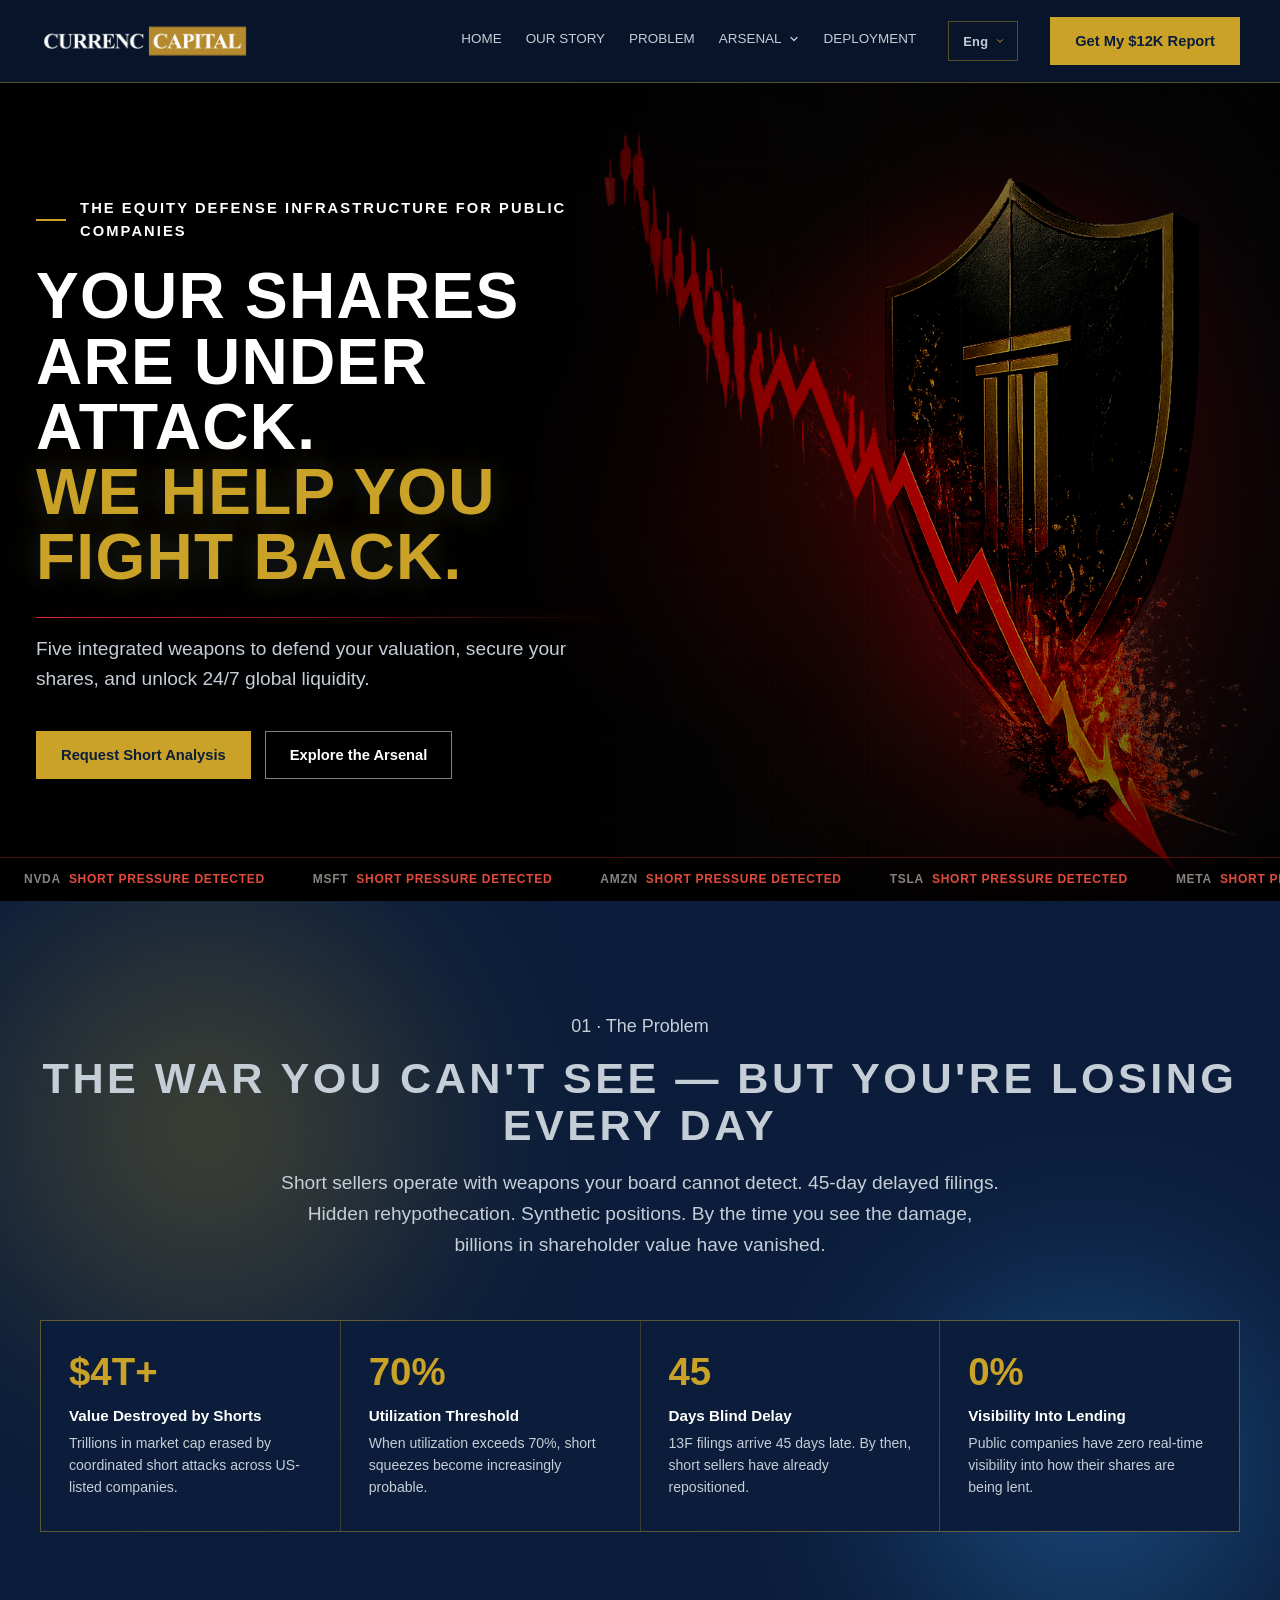
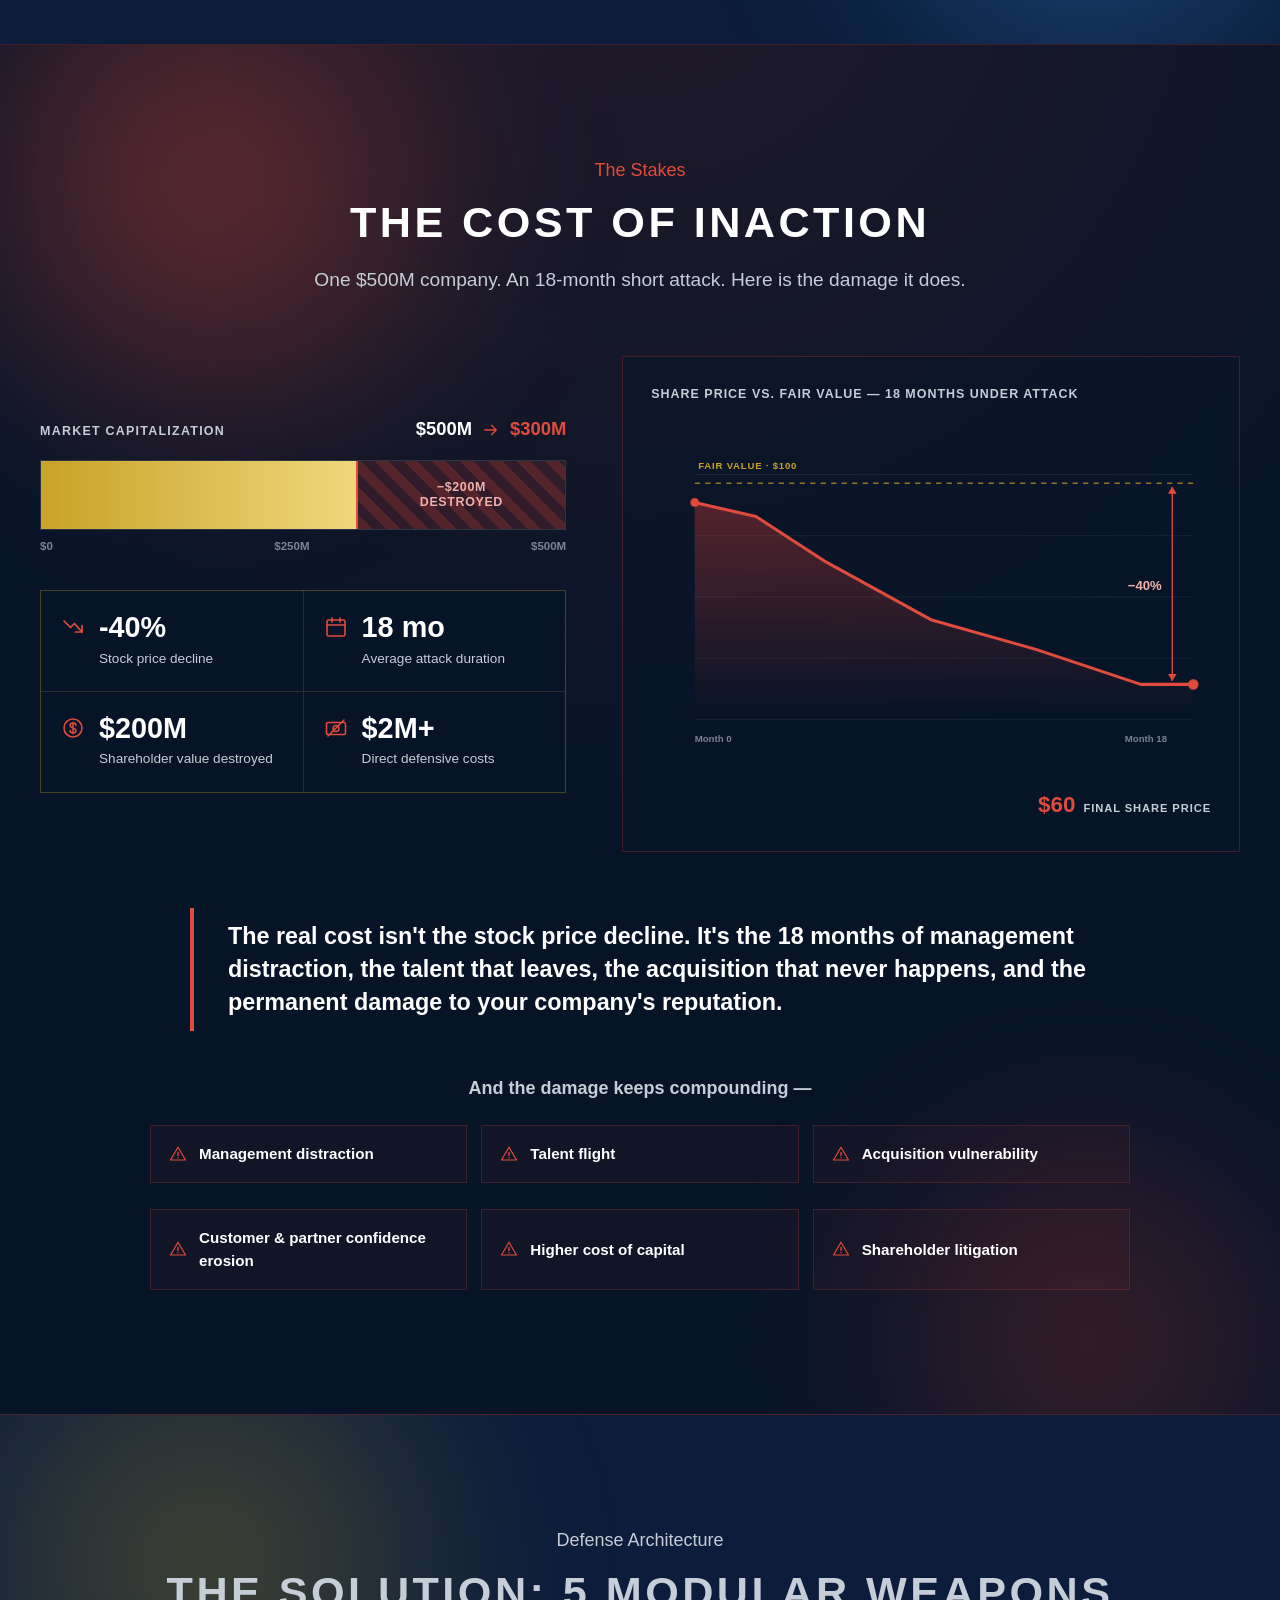
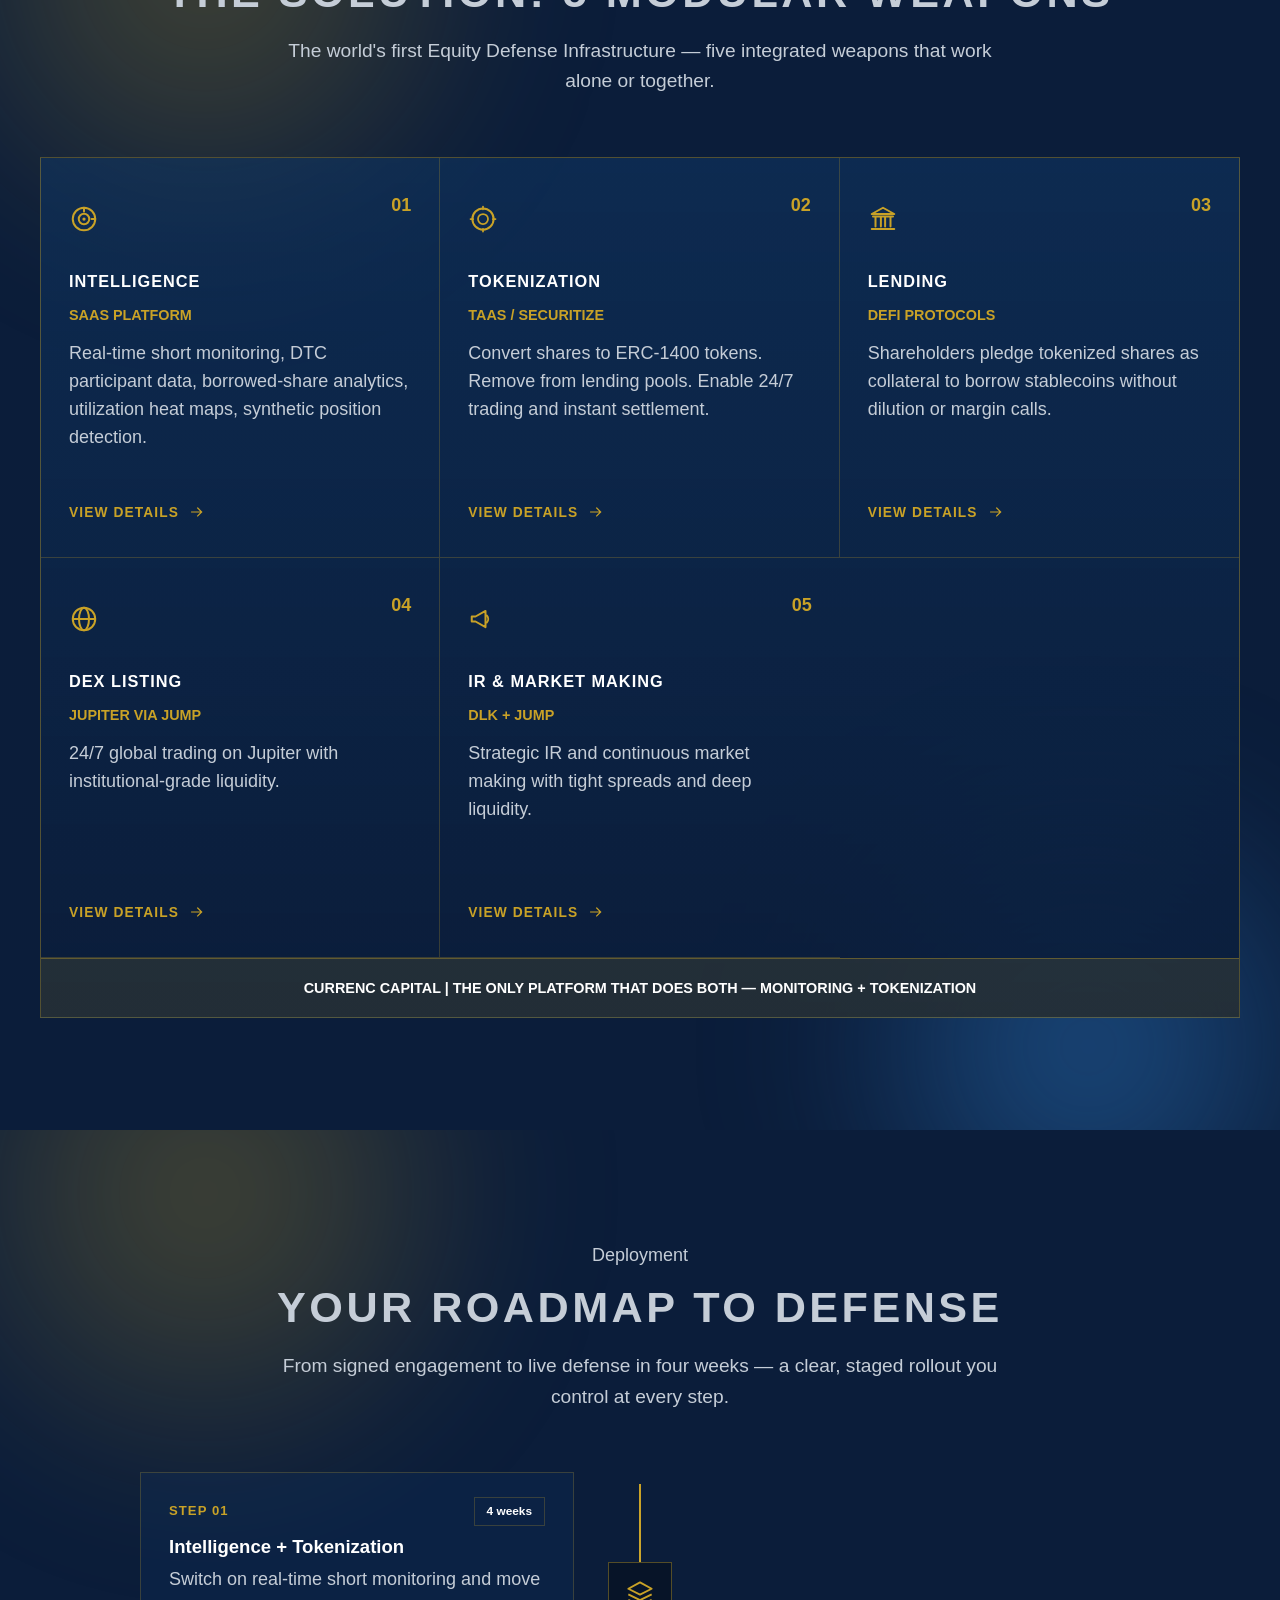
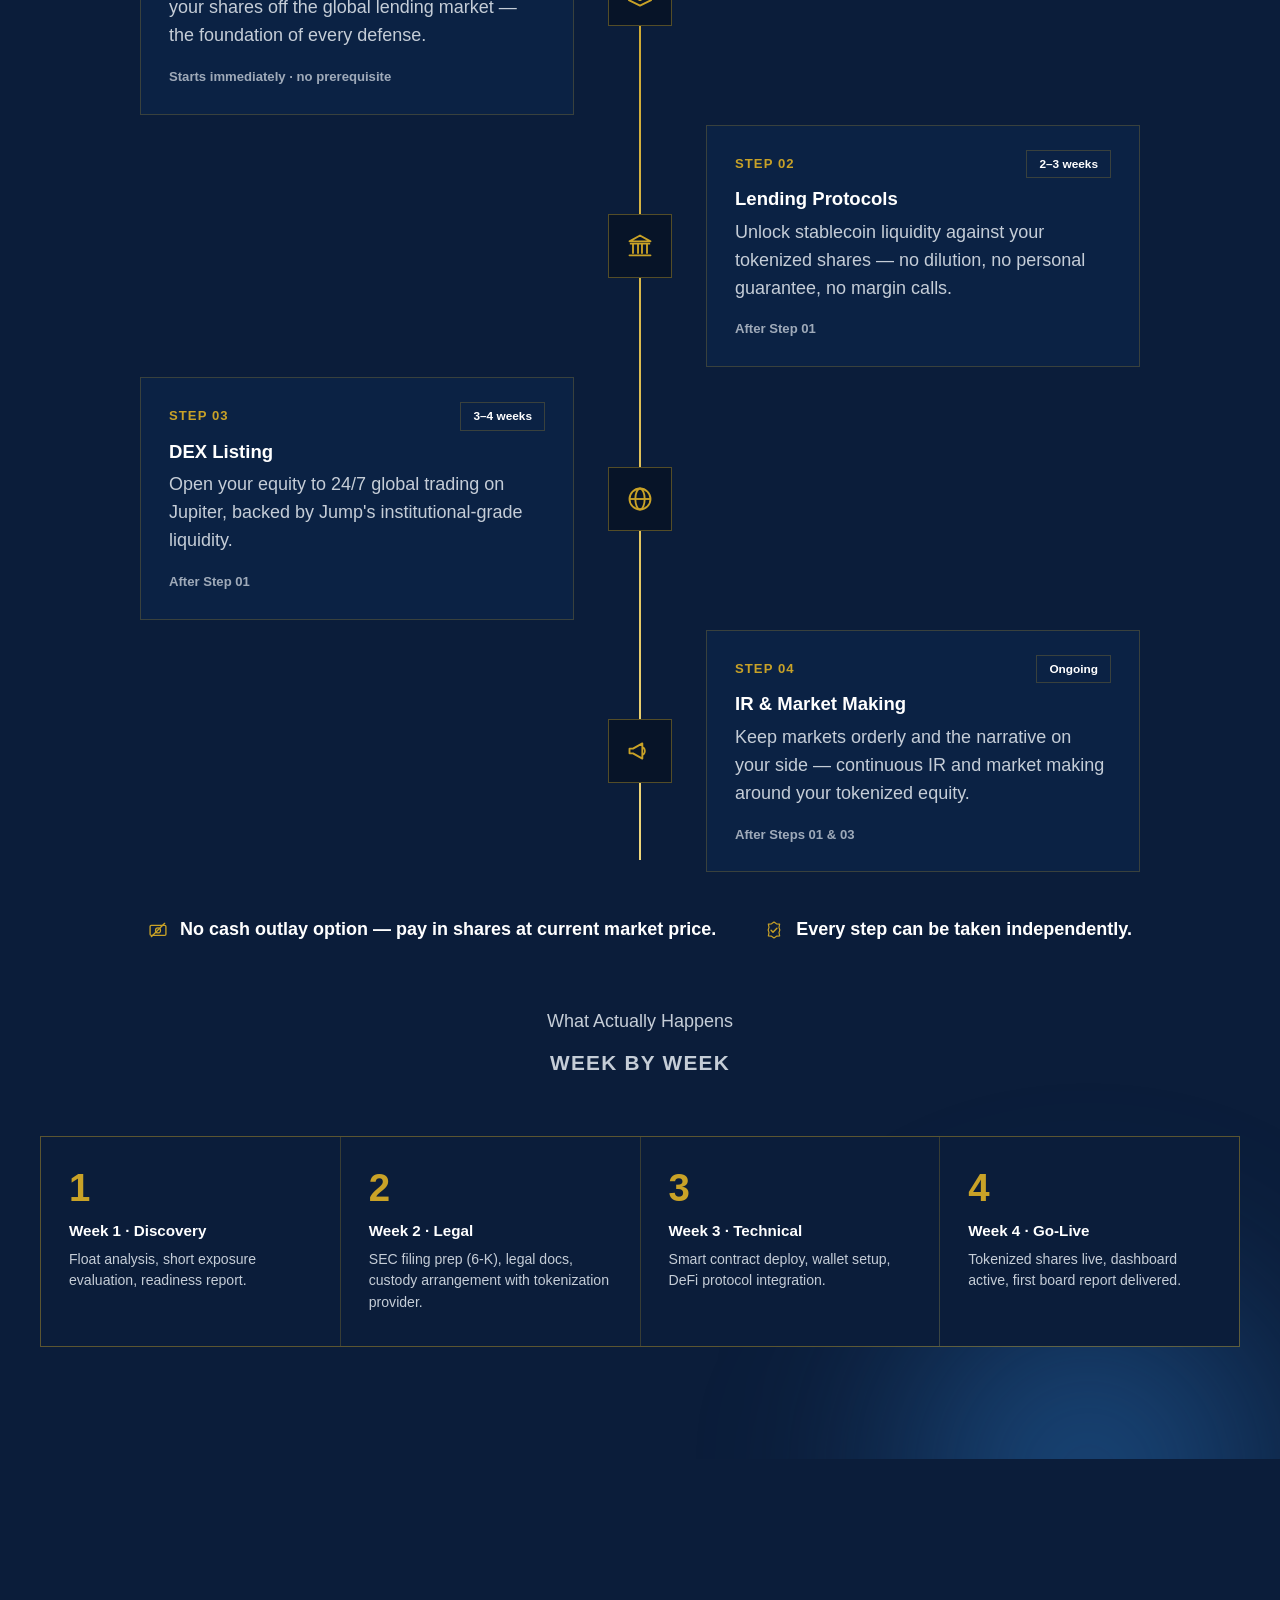
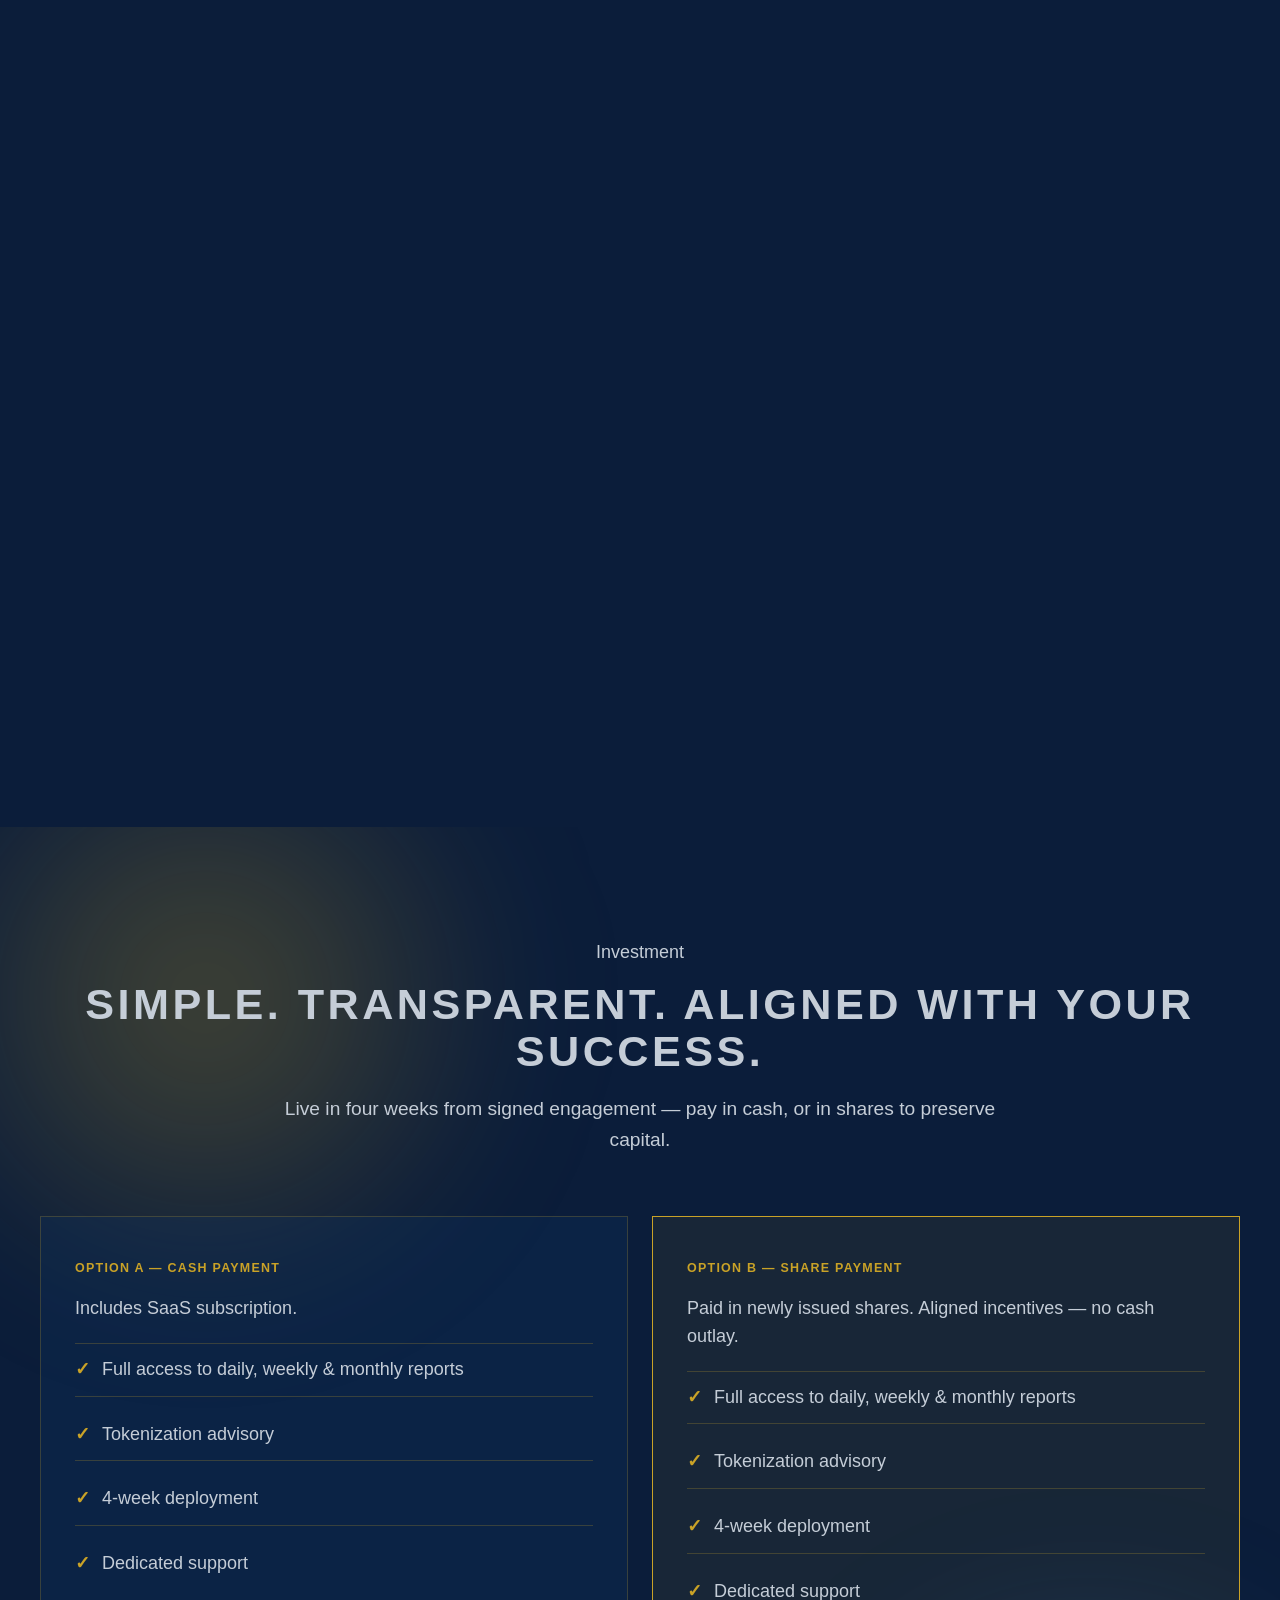
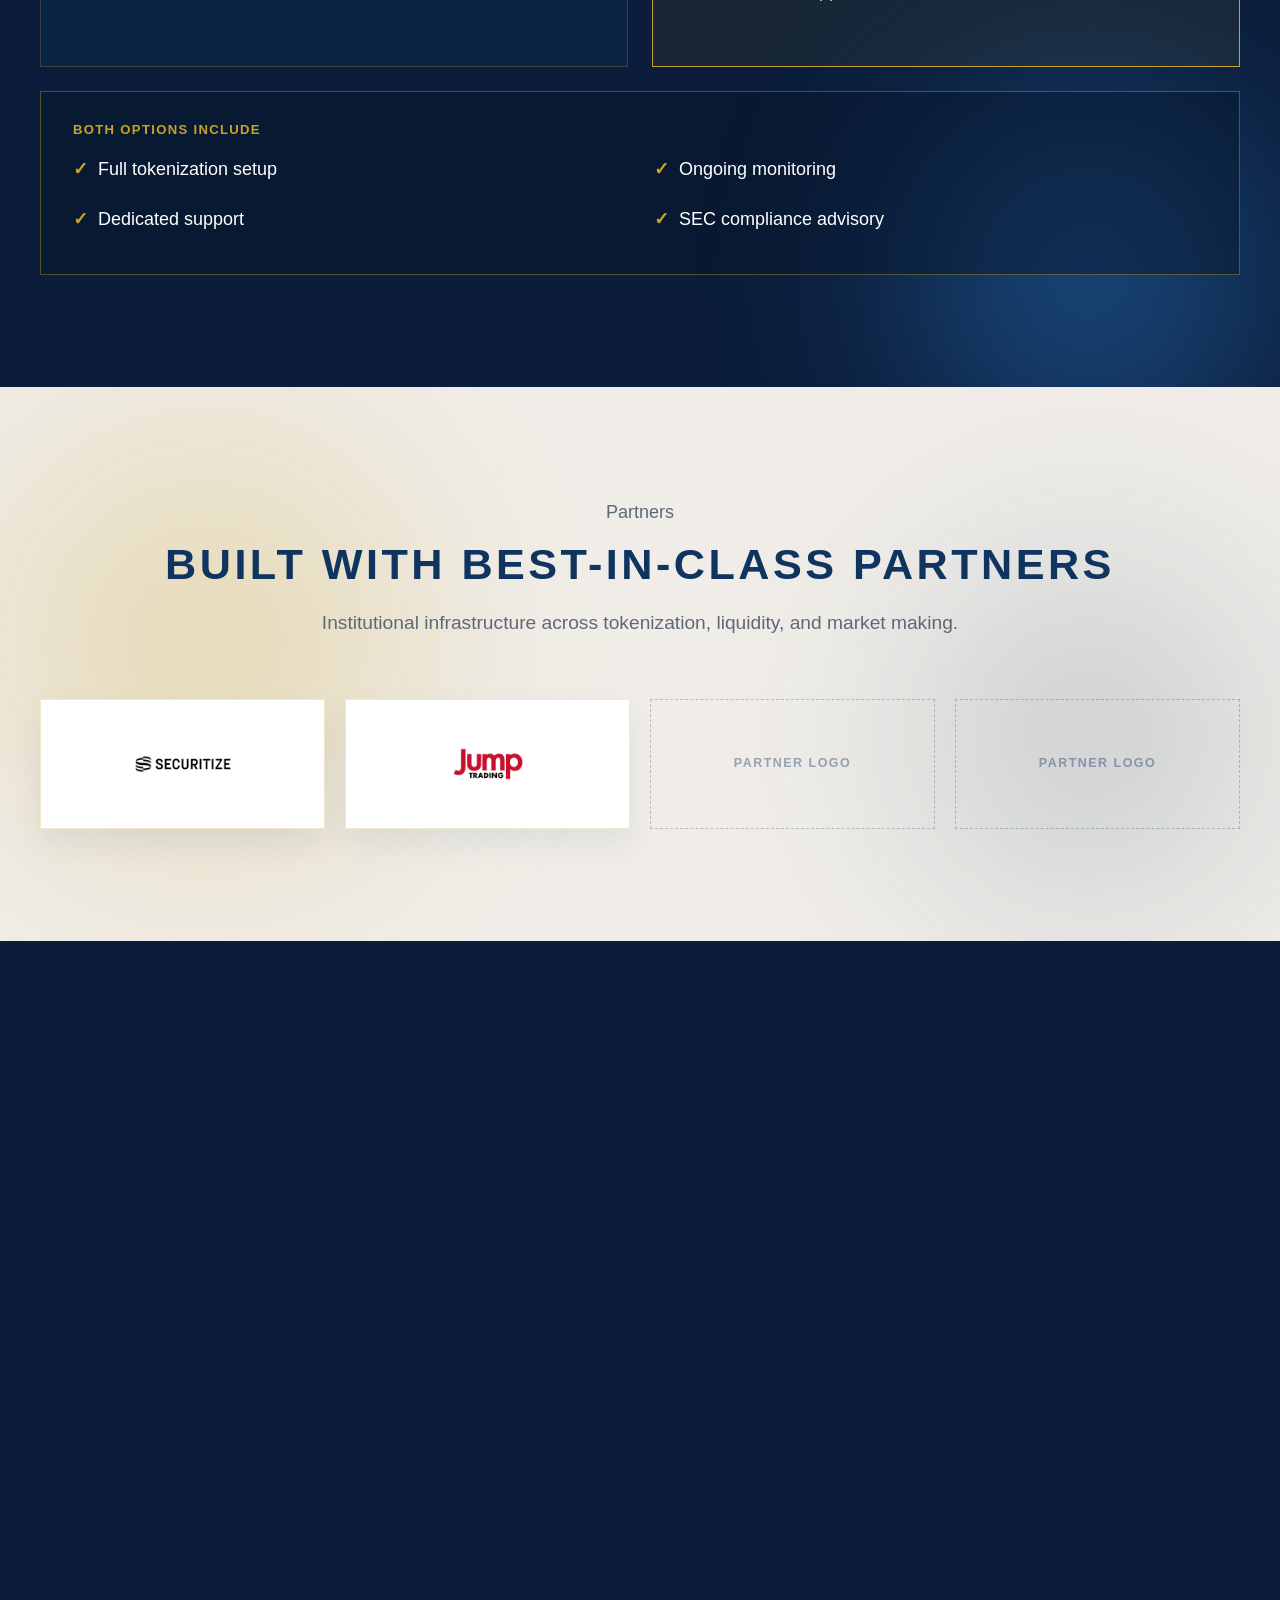
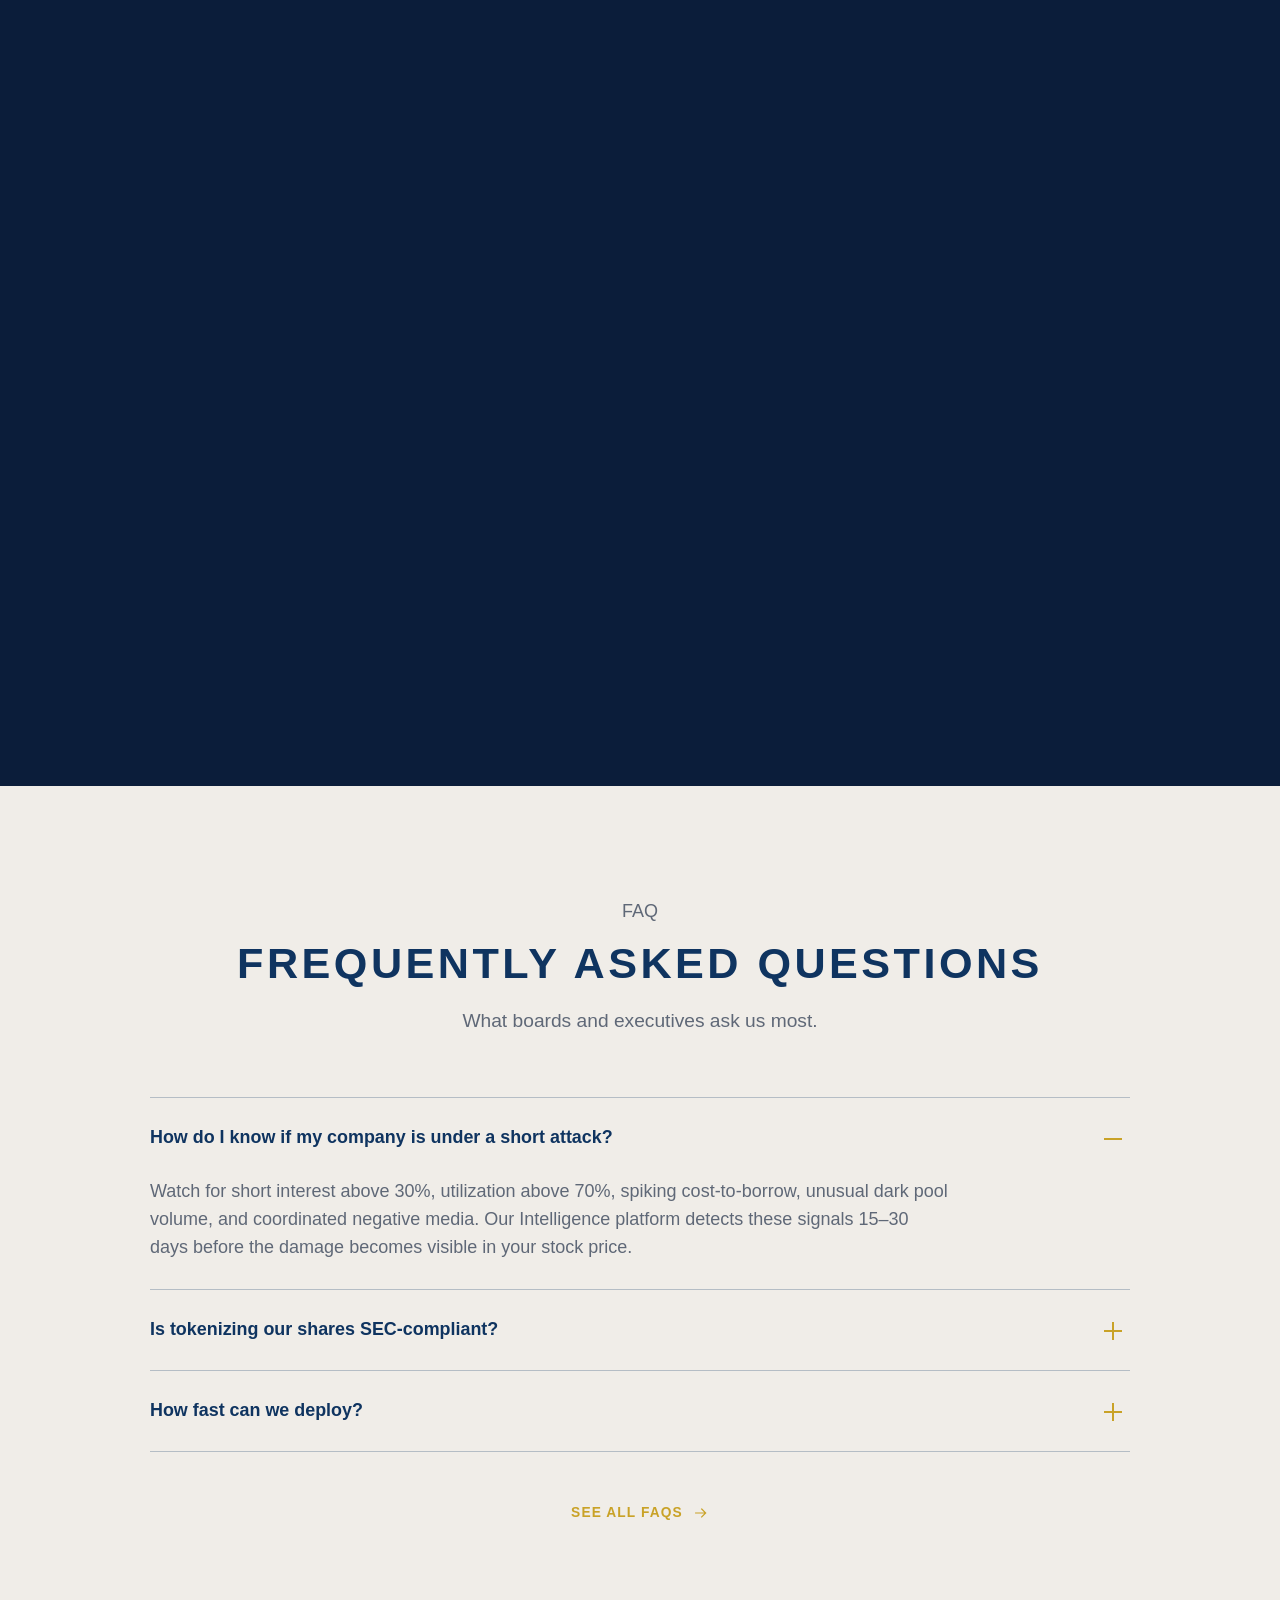
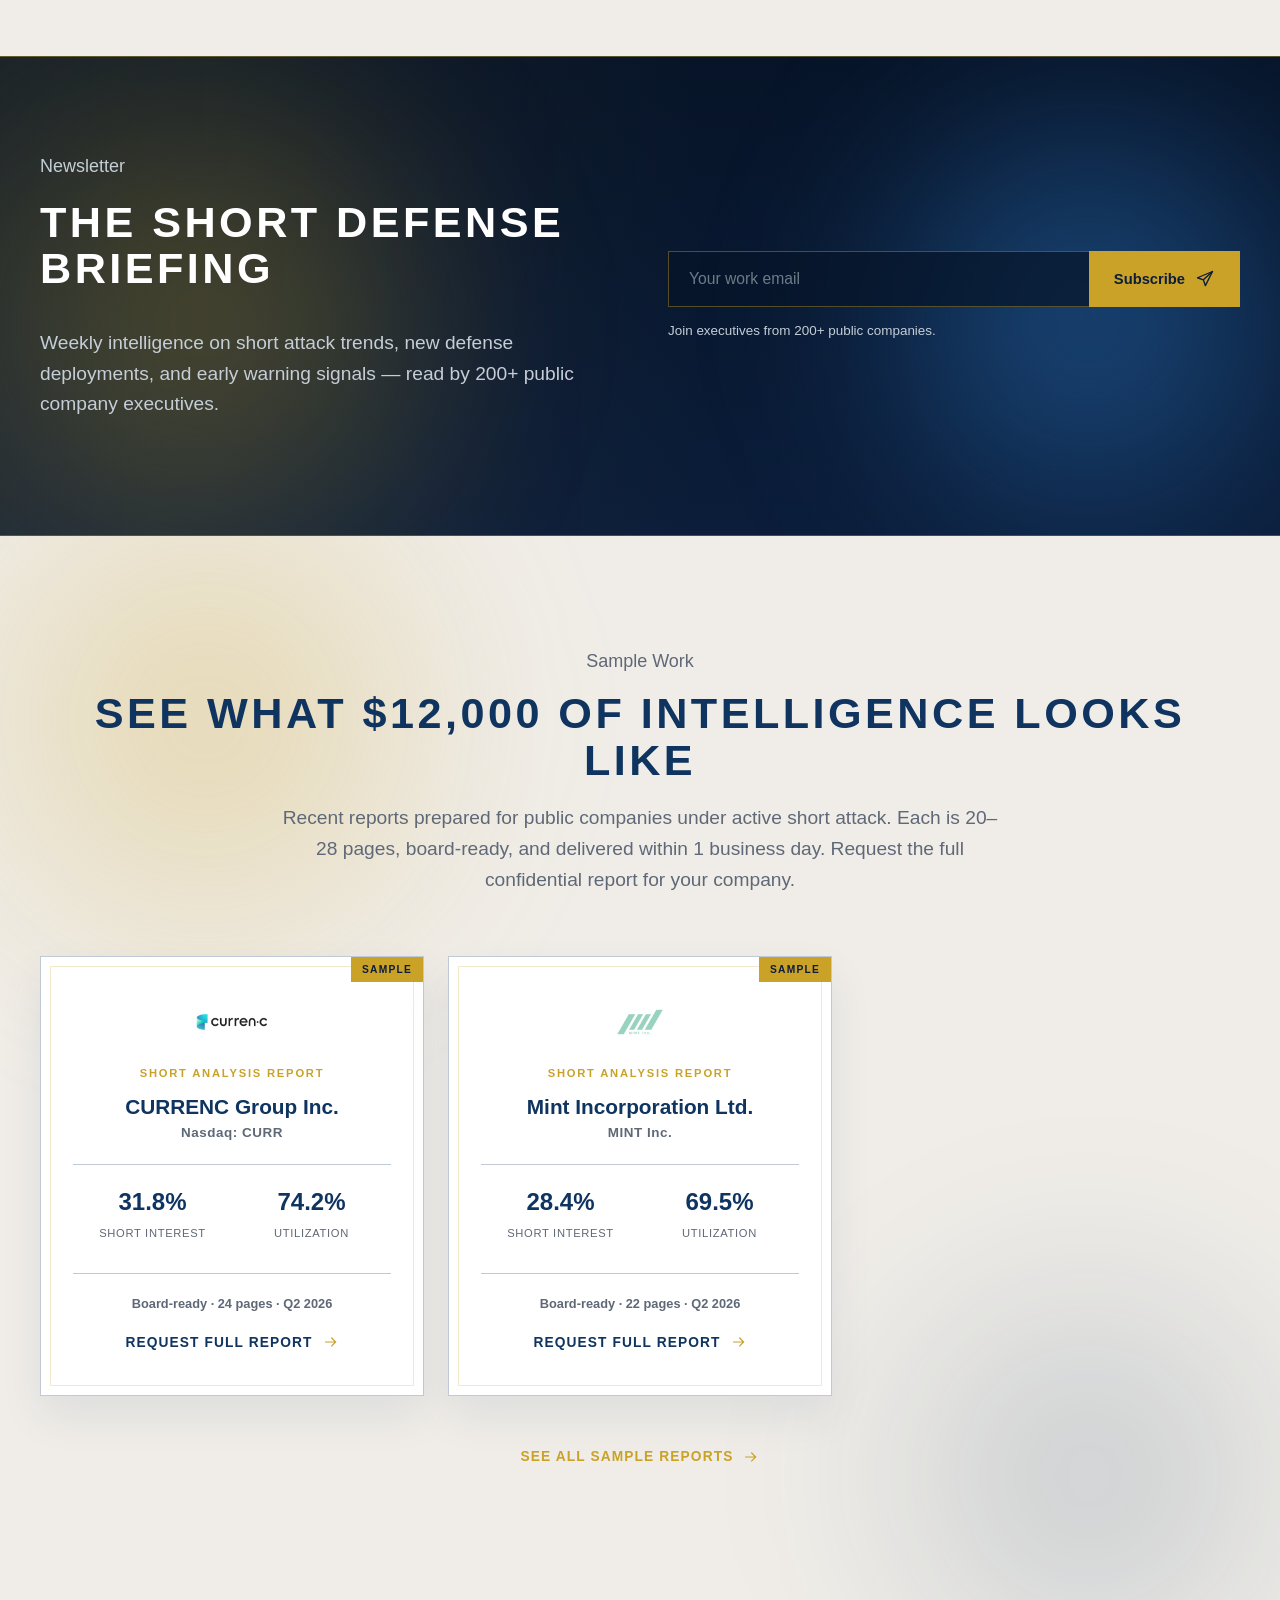
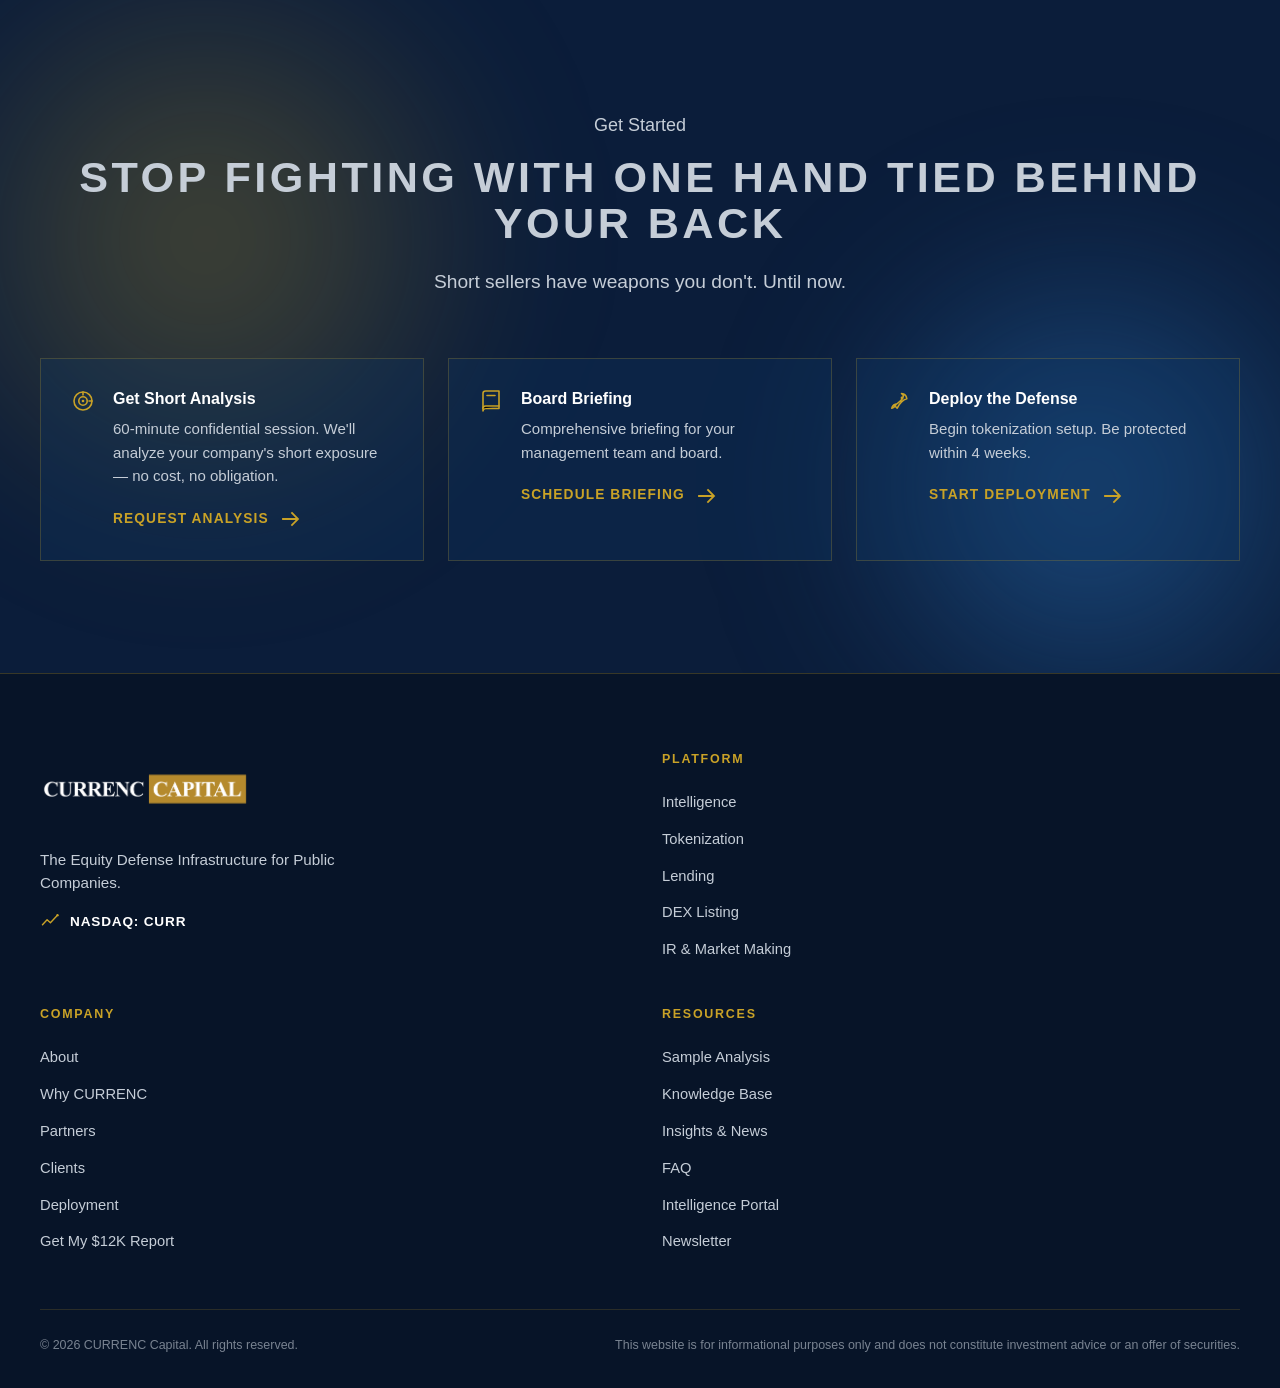
==== index.html @ b74ad512 "Add files via upload test submit form" ====
<!doctype html>
<html lang="en">
  <head>
    <meta charset="utf-8" />
    <meta name="viewport" content="width=device-width, initial-scale=1" />
    <title>CURRENC Capital | Equity Defense Infrastructure</title>
    <meta
      name="description"
      content="CURRENC Capital provides Equity Defense Infrastructure for public companies facing short seller attacks. Intelligence, Tokenization, Lending, DEX Listing, and IR &amp; Market Making."
    />
    <link rel="stylesheet" href="./styles.css?v=20260710g" />
  </head>
  <body>
    <svg class="icon-sprite" aria-hidden="true" focusable="false">
      <defs>
        <symbol id="icon-radar" viewBox="0 0 24 24">
          <circle cx="12" cy="12" r="9" fill="none" stroke="currentColor" stroke-width="1.6" />
          <circle cx="12" cy="12" r="4.2" fill="none" stroke="currentColor" stroke-width="1.6" />
          <circle cx="12" cy="12" r="1.3" fill="currentColor" stroke="none" />
          <path d="M12 3v3M21 12h-3" stroke="currentColor" stroke-width="1.6" stroke-linecap="round" />
        </symbol>
        <symbol id="icon-coin" viewBox="0 0 24 24">
          <circle cx="12" cy="12" r="8.5" fill="none" stroke="currentColor" stroke-width="1.6" />
          <circle cx="12" cy="12" r="4" fill="none" stroke="currentColor" stroke-width="1.4" />
          <path d="M12 2v2.2M12 19.8V22M2 12h2.2M19.8 12H22" stroke="currentColor" stroke-width="1.4" stroke-linecap="round" />
        </symbol>
        <symbol id="icon-bank" viewBox="0 0 24 24">
          <path d="M12 3 3 8h18L12 3z" fill="none" stroke="currentColor" stroke-width="1.6" stroke-linejoin="round" />
          <path d="M4 10h16M6 10v8M10.3 10v8M13.7 10v8M18 10v8M3 20h18" stroke="currentColor" stroke-width="1.6" stroke-linecap="round" />
        </symbol>
        <symbol id="icon-globe" viewBox="0 0 24 24">
          <circle cx="12" cy="12" r="9" fill="none" stroke="currentColor" stroke-width="1.6" />
          <ellipse cx="12" cy="12" rx="4" ry="9" fill="none" stroke="currentColor" stroke-width="1.6" />
          <path d="M3 12h18" stroke="currentColor" stroke-width="1.6" />
        </symbol>
        <symbol id="icon-megaphone" viewBox="0 0 24 24">
          <path d="M3 10v4h3l8 4.5V5.5L6 10H3z" fill="none" stroke="currentColor" stroke-width="1.6" stroke-linejoin="round" />
          <path d="M15 9.2a4 4 0 010 5.6" fill="none" stroke="currentColor" stroke-width="1.6" stroke-linecap="round" />
        </symbol>
        <symbol id="icon-ticker" viewBox="0 0 24 24">
          <path d="M3 16.5l5.5-6 4 3.5L21 5" fill="none" stroke="currentColor" stroke-width="1.7" stroke-linecap="round" stroke-linejoin="round" />
          <circle cx="21" cy="5" r="1.4" fill="currentColor" stroke="none" />
        </symbol>
        <symbol id="icon-clock" viewBox="0 0 24 24">
          <circle cx="12" cy="12" r="9" fill="none" stroke="currentColor" stroke-width="1.6" />
          <path d="M12 7v5l3.5 2" fill="none" stroke="currentColor" stroke-width="1.6" stroke-linecap="round" stroke-linejoin="round" />
        </symbol>
        <symbol id="icon-no-cash" viewBox="0 0 24 24">
          <rect x="2.5" y="6.5" width="19" height="12" rx="1.4" fill="none" stroke="currentColor" stroke-width="1.6" />
          <circle cx="12" cy="12.5" r="3" fill="none" stroke="currentColor" stroke-width="1.5" />
          <path d="M4 20L20 4" stroke="currentColor" stroke-width="1.6" stroke-linecap="round" />
        </symbol>
        <symbol id="icon-building" viewBox="0 0 24 24">
          <path d="M4 21V7.2L12 3l8 4.2V21" fill="none" stroke="currentColor" stroke-width="1.6" stroke-linejoin="round" />
          <path d="M9.5 21v-5.5h5V21M3 21h18" fill="none" stroke="currentColor" stroke-width="1.6" stroke-linecap="round" />
        </symbol>
        <symbol id="icon-warning" viewBox="0 0 24 24">
          <path d="M12 3 22 20H2L12 3z" fill="none" stroke="currentColor" stroke-width="1.6" stroke-linejoin="round" />
          <path d="M12 10v4M12 17h.01" stroke="currentColor" stroke-width="1.8" stroke-linecap="round" />
        </symbol>
        <symbol id="icon-gauge" viewBox="0 0 24 24">
          <path d="M4 16a8 8 0 0116 0" fill="none" stroke="currentColor" stroke-width="1.6" stroke-linecap="round" />
          <path d="M12 16l4.2-5" stroke="currentColor" stroke-width="1.6" stroke-linecap="round" />
          <circle cx="12" cy="16" r="1.3" fill="currentColor" stroke="none" />
        </symbol>
        <symbol id="icon-trend-down" viewBox="0 0 24 24">
          <path d="M3 6l6.5 6.5 4-4L21 17" fill="none" stroke="currentColor" stroke-width="1.7" stroke-linecap="round" stroke-linejoin="round" />
          <path d="M21 10.5V17h-6.5" fill="none" stroke="currentColor" stroke-width="1.7" stroke-linecap="round" stroke-linejoin="round" />
        </symbol>
        <symbol id="icon-trend-up" viewBox="0 0 24 24">
          <path d="M3 17.5l6.5-6.5 4 4L21 6.5" fill="none" stroke="currentColor" stroke-width="1.7" stroke-linecap="round" stroke-linejoin="round" />
          <path d="M15 6.5h6V12.5" fill="none" stroke="currentColor" stroke-width="1.7" stroke-linecap="round" stroke-linejoin="round" />
        </symbol>
        <symbol id="icon-hourglass" viewBox="0 0 24 24">
          <path d="M6 3h12M6 21h12" stroke="currentColor" stroke-width="1.6" stroke-linecap="round" />
          <path d="M7 3c0 5 5 5.4 5 9s-5 4-5 9M17 3c0 5-5 5.4-5 9s5 4 5 9" fill="none" stroke="currentColor" stroke-width="1.6" stroke-linejoin="round" />
        </symbol>
        <symbol id="icon-layers" viewBox="0 0 24 24">
          <path d="M12 2 2 7.5l10 5 10-5L12 2z" fill="none" stroke="currentColor" stroke-width="1.6" stroke-linejoin="round" />
          <path d="M2 12.3l10 5 10-5M2 17l10 5 10-5" fill="none" stroke="currentColor" stroke-width="1.6" stroke-linejoin="round" />
        </symbol>
        <symbol id="icon-shuffle" viewBox="0 0 24 24">
          <path d="M17 3h4v4M3 21 21 3M21 17v4h-4M14.5 14.5 21 21M3 3l5.5 5.5" fill="none" stroke="currentColor" stroke-width="1.6" stroke-linecap="round" stroke-linejoin="round" />
        </symbol>
        <symbol id="icon-moon" viewBox="0 0 24 24">
          <path d="M20.5 13.4A8.5 8.5 0 1110.6 3.5a7 7 0 009.9 9.9z" fill="none" stroke="currentColor" stroke-width="1.6" stroke-linejoin="round" />
        </symbol>
        <symbol id="icon-arrow-right" viewBox="0 0 24 24">
          <path d="M4 12h14M13 6l6 6-6 6" fill="none" stroke="currentColor" stroke-width="1.8" stroke-linecap="square" />
        </symbol>
        <symbol id="icon-badge-check" viewBox="0 0 24 24">
          <path d="M12 2.5 15 4.6 18.8 5 18 8.8 19 12l-1 3.2.8 3.8-3.8.4L12 21.5 9 19.4l-3.8-.4.8-3.8L5 12l1-3.2L5.2 5 9 4.6 12 2.5z" fill="none" stroke="currentColor" stroke-width="1.4" stroke-linejoin="round" />
          <path d="M8.5 12.3l2.3 2.3 4.7-4.7" fill="none" stroke="currentColor" stroke-width="1.7" stroke-linecap="round" stroke-linejoin="round" />
        </symbol>
        <symbol id="icon-rocket" viewBox="0 0 24 24">
          <path d="M14.5 4.5c3 .3 5 2.3 5.3 5.3-3.6.9-7.5 5.2-9.6 9.4l-3-3c4.2-2.1 8.5-6 9.4-9.6z" fill="none" stroke="currentColor" stroke-width="1.6" stroke-linejoin="round" />
          <path d="M4.8 19.2c.6-2.2 1.8-3.6 3.6-4M4.8 19.2c2.2-.6 3.6-1.8 4-3.6" fill="none" stroke="currentColor" stroke-width="1.6" stroke-linecap="round" />
          <circle cx="15" cy="9" r="1.4" fill="currentColor" stroke="none" />
        </symbol>
        <symbol id="icon-dollar" viewBox="0 0 24 24">
          <circle cx="12" cy="12" r="9" fill="none" stroke="currentColor" stroke-width="1.6" />
          <path d="M12 6.5v11M15 9.6c0-1.5-1.4-2.6-3-2.6s-3 1-3 2.4 1.3 2 3 2.6 3 1.1 3 2.6-1.4 2.4-3 2.4-3-1.1-3-2.4" fill="none" stroke="currentColor" stroke-width="1.5" stroke-linecap="round" />
        </symbol>
        <symbol id="icon-calendar" viewBox="0 0 24 24">
          <rect x="3" y="5" width="18" height="16" rx="1.4" fill="none" stroke="currentColor" stroke-width="1.6" />
          <path d="M3 10h18M8 3v4M16 3v4" stroke="currentColor" stroke-width="1.6" stroke-linecap="round" />
        </symbol>
        <symbol id="icon-mail" viewBox="0 0 24 24">
          <rect x="2.5" y="5" width="19" height="14" rx="1.4" fill="none" stroke="currentColor" stroke-width="1.6" />
          <path d="M3.5 6.5 12 13l8.5-6.5" fill="none" stroke="currentColor" stroke-width="1.6" stroke-linecap="round" stroke-linejoin="round" />
        </symbol>
        <symbol id="icon-doc" viewBox="0 0 24 24">
          <path d="M6 2.5h8L19 7.5V21.5H6z" fill="none" stroke="currentColor" stroke-width="1.6" stroke-linejoin="round" />
          <path d="M14 2.5v5h5M9 12h7M9 15.5h7M9 8.5h3" stroke="currentColor" stroke-width="1.5" stroke-linecap="round" />
        </symbol>
        <symbol id="icon-book" viewBox="0 0 24 24">
          <path d="M4 4.5A2.5 2.5 0 016.5 2H20v17.5H6.5A2.5 2.5 0 004 22z" fill="none" stroke="currentColor" stroke-width="1.6" stroke-linejoin="round" />
          <path d="M4 19.5A2.5 2.5 0 016.5 17H20M8 6.5h8" stroke="currentColor" stroke-width="1.6" stroke-linecap="round" />
        </symbol>
        <symbol id="icon-list" viewBox="0 0 24 24">
          <path d="M8 6h13M8 12h13M8 18h13" stroke="currentColor" stroke-width="1.7" stroke-linecap="round" />
          <path d="M3.5 6h.01M3.5 12h.01M3.5 18h.01" stroke="currentColor" stroke-width="2.4" stroke-linecap="round" />
        </symbol>
        <symbol id="icon-send" viewBox="0 0 24 24">
          <path d="M21 3 3 10.5l7 2.5 2.5 7L21 3z" fill="none" stroke="currentColor" stroke-width="1.6" stroke-linejoin="round" />
          <path d="M10 13 21 3" stroke="currentColor" stroke-width="1.6" stroke-linecap="round" />
        </symbol>
        <symbol id="icon-shield" viewBox="0 0 24 24">
          <path d="M12 2.5c2.6 1.2 4.6 1.7 7 2.2-.1 6.3-2 10.6-7 13.8-5-3.2-6.9-7.5-7-13.8 2.4-.5 4.4-1 7-2.2z" fill="none" stroke="currentColor" stroke-width="1.6" stroke-linejoin="round" />
          <path d="M9 11.5l2.2 2.2 4-4.5" fill="none" stroke="currentColor" stroke-width="1.7" stroke-linecap="round" stroke-linejoin="round" />
        </symbol>
      </defs>
    </svg>

    <header class="site-header">
      <div class="container header-inner">
        <a class="brand" href="#top" aria-label="CURRENC Capital home">
          <img src="./Resources/All-Logos_Currenc-Capital_Logo_White.png" alt="CURRENC Capital" />
        </a>
        <button class="nav-toggle" type="button" aria-label="Open menu" aria-expanded="false" aria-controls="primary-nav">
          <span></span><span></span><span></span>
        </button>
        <nav class="site-nav" id="primary-nav" aria-label="Primary navigation">
          <a data-i18n="common.nav.home" href="./index.html">Home</a>
          <a data-i18n="common.nav.story" href="./our-story.html">Our Story</a>
          <a data-i18n="common.nav.problem" href="#problem">Problem</a>
          <div class="nav-dd">
            <a class="nav-dd-toggle" href="#solution"><span data-i18n="common.nav.arsenal">Arsenal</span><svg class="nav-chev" viewBox="0 0 16 16" width="12" height="12" fill="none" aria-hidden="true"><path d="M4 6l4 4 4-4" stroke="currentColor" stroke-width="1.6" stroke-linecap="round" stroke-linejoin="round"/></svg></a>
            <div class="nav-dd-menu">
              <a data-i18n="common.nav.arsenal_overview" href="#solution">Arsenal Overview</a>
              <a data-i18n="common.nav.w01" href="weapon-intelligence.html">01 · Intelligence</a>
              <a data-i18n="common.nav.w02" href="weapon-tokenization.html">02 · Tokenization</a>
              <a data-i18n="common.nav.w03" href="weapon-lending.html">03 · Lending</a>
              <a data-i18n="common.nav.w04" href="weapon-dex-listing.html">04 · DEX Listing</a>
              <a data-i18n="common.nav.w05" href="weapon-ir-market-making.html">05 · IR &amp; Market Making</a>
            </div>
          </div>
          <a data-i18n="common.nav.deployment" href="#deployment">Deployment</a>
          <a class="nav-cta nav-cta-mobile" data-i18n="common.cta.report" href="./short-analysis.html">Get My $12K Report</a>
          <div class="lang-switch lang-switch-mobile">
            <select class="lang-select" aria-label="Select language">
              <option value="en">Eng</option>
              <option value="zh-Hant">繁</option>
              <option value="zh-Hans">簡</option>
            </select>
          </div>
          
        </nav>
        <div class="lang-switch lang-switch-desktop">
          <select class="lang-select" aria-label="Select language">
            <option value="en">Eng</option>
            <option value="zh-Hant">繁</option>
            <option value="zh-Hans">簡</option>
          </select>
        </div>
        
        <a class="nav-cta nav-cta-desktop" data-i18n="common.cta.report" href="./short-analysis.html">Get My $12K Report</a>
      </div>
    </header>
    <div class="nav-scrim" hidden></div>

    <main id="top">
      <!-- ============ HERO ============ -->
      <section class="attack-hero" aria-label="Hero">
        <div class="hero-bg-image" aria-hidden="true">
          <img src="./Resources/heroImage.png" alt="" />
        </div>

        <div class="hero-inner">
          <div class="hero-copy">
            <p data-i18n="home.sec01.001" class="hero-kicker">The Equity Defense Infrastructure for Public Companies</p>

            <h1 data-i18n="home.sec01.002">
              YOUR SHARES ARE UNDER ATTACK.
              <span class="h1-accent">WE HELP YOU FIGHT BACK.</span>
            </h1>

            <div class="knife-line" aria-hidden="true"></div>

            <p data-i18n="home.sec01.003" class="hero-subhead">
              Five integrated weapons to defend your valuation, secure your shares, and unlock 24/7 global liquidity.
            </p>

            <div class="hero-actions">
              <a data-i18n="home.sec01.004" class="button button-primary" href="./short-analysis.html">Request Short Analysis</a>
              <a data-i18n="home.sec01.005" class="button button-secondary" href="#solution">Explore the Arsenal</a>
            </div>
          </div>
        </div>

        <div class="hero-ticker" aria-hidden="true">
          <div class="hero-ticker-track">
            <span>NVDA <b data-i18n="home.sec01.006">SHORT PRESSURE DETECTED</b></span>
            <span>MSFT <b data-i18n="home.sec01.006">SHORT PRESSURE DETECTED</b></span>
            <span>AMZN <b data-i18n="home.sec01.006">SHORT PRESSURE DETECTED</b></span>
            <span>TSLA <b data-i18n="home.sec01.006">SHORT PRESSURE DETECTED</b></span>
            <span>META <b data-i18n="home.sec01.006">SHORT PRESSURE DETECTED</b></span>
            <span>NVDA <b data-i18n="home.sec01.006">SHORT PRESSURE DETECTED</b></span>
            <span>MSFT <b data-i18n="home.sec01.006">SHORT PRESSURE DETECTED</b></span>
            <span>AMZN <b data-i18n="home.sec01.006">SHORT PRESSURE DETECTED</b></span>
            <span>TSLA <b data-i18n="home.sec01.006">SHORT PRESSURE DETECTED</b></span>
            <span>META <b data-i18n="home.sec01.006">SHORT PRESSURE DETECTED</b></span>
          </div>
        </div>
      </section>

      <!-- ============ PROBLEM ============ -->
      <section id="problem" class="section-full section-dark reveal">
        <div class="anim-bg" aria-hidden="true"></div>
        <div class="container">
          <div class="section-heading centered">
            <p data-i18n="home.problem.001" class="eyebrow">01 · The Problem</p>
            <h2 data-i18n="home.problem.002">THE WAR YOU CAN'T SEE — BUT YOU'RE LOSING EVERY DAY</h2>
            <p data-i18n="home.problem.003" class="section-subtitle">Short sellers operate with weapons your board cannot detect. 45-day delayed filings. Hidden rehypothecation. Synthetic positions. By the time you see the damage, billions in shareholder value have vanished.</p>
          </div>
          <div class="metric-grid m4">
            <article><strong data-i18n="home.problem.004">$4T+</strong><span data-i18n="home.problem.005" class="m-label">Value Destroyed by Shorts</span><p data-i18n="home.problem.006">Trillions in market cap erased by coordinated short attacks across US-listed companies.</p></article>
            <article><strong data-i18n="home.problem.007">70%</strong><span data-i18n="home.problem.008" class="m-label">Utilization Threshold</span><p data-i18n="home.problem.009">When utilization exceeds 70%, short squeezes become increasingly probable.</p></article>
            <article><strong data-i18n="home.problem.010">45</strong><span data-i18n="home.problem.011" class="m-label">Days Blind Delay</span><p data-i18n="home.problem.012">13F filings arrive 45 days late. By then, short sellers have already repositioned.</p></article>
            <article><strong data-i18n="home.problem.013">0%</strong><span data-i18n="home.problem.014" class="m-label">Visibility Into Lending</span><p data-i18n="home.problem.015">Public companies have zero real-time visibility into how their shares are being lent.</p></article>
          </div>
        </div>
      </section>

      <!-- ============ COST OF INACTION ============ -->
      <section class="section-full cost-section reveal">
        <div class="anim-bg danger" aria-hidden="true"></div>
        <div class="container">
          <div class="section-heading centered">
            <p data-i18n="home.sec04.001" class="eyebrow">The Stakes</p>
            <h2 data-i18n="home.sec04.002">THE COST OF INACTION</h2>
            <p data-i18n="home.sec04.003" class="section-subtitle">One $500M company. An 18-month short attack. Here is the damage it does.</p>
          </div>

          <div class="cost-layout">
            <div class="cost-panel">
              <div class="cap-drain">
                <div class="cap-head">
                  <span data-i18n="home.sec04.004">Market Capitalization</span>
                  <span data-i18n="home.sec04.005" class="cap-values"><b>$500M</b><svg class="icon" aria-hidden="true"><use href="#icon-arrow-right"></use></svg><b class="cap-after">$300M</b></span>
                </div>
                <div class="cap-track">
                  <div class="cap-remain"></div>
                  <div class="cap-lost"><span data-i18n="home.sec04.006" class="cap-lost-label">−$200M<br>destroyed</span></div>
                </div>
                <div class="cap-scale"><span data-i18n="home.sec04.007">$0</span><span data-i18n="home.sec04.008">$250M</span><span data-i18n="home.sec04.009">$500M</span></div>
              </div>

              <div class="cost-stats reveal-stagger">
                <article>
                  <svg class="icon" aria-hidden="true"><use href="#icon-trend-down"></use></svg>
                  <div><strong data-i18n="home.sec04.010" data-count="40" data-prefix="-" data-suffix="%">-40%</strong><span data-i18n="home.sec04.011">Stock price decline</span></div>
                </article>
                <article>
                  <svg class="icon" aria-hidden="true"><use href="#icon-calendar"></use></svg>
                  <div><strong data-i18n="home.sec04.012" data-count="18" data-prefix="" data-suffix=" mo">18 mo</strong><span data-i18n="home.sec04.013">Average attack duration</span></div>
                </article>
                <article>
                  <svg class="icon" aria-hidden="true"><use href="#icon-dollar"></use></svg>
                  <div><strong data-i18n="home.sec04.014" data-count="200" data-prefix="$" data-suffix="M">$200M</strong><span data-i18n="home.sec04.015">Shareholder value destroyed</span></div>
                </article>
                <article>
                  <svg class="icon" aria-hidden="true"><use href="#icon-no-cash"></use></svg>
                  <div><strong data-i18n="home.sec04.016" data-count="2" data-prefix="$" data-suffix="M+">$2M+</strong><span data-i18n="home.sec04.017">Direct defensive costs</span></div>
                </article>
              </div>
            </div>

            <figure class="cost-chart">
              <figcaption data-i18n="home.sec04.018">Share price vs. fair value — 18 months under attack</figcaption>
              <svg viewBox="0 0 640 400" focusable="false" aria-hidden="true">
                <defs>
                  <linearGradient id="costFill" x1="0" y1="0" x2="0" y2="1">
                    <stop offset="0%" stop-color="#C43B32" stop-opacity="0.4" />
                    <stop offset="100%" stop-color="#C43B32" stop-opacity="0" />
                  </linearGradient>
                  <linearGradient id="costGapFill" x1="0" y1="0" x2="0" y2="1">
                    <stop offset="0%" stop-color="#C43B32" stop-opacity="0.16" />
                    <stop offset="100%" stop-color="#C43B32" stop-opacity="0.02" />
                  </linearGradient>
                </defs>

                <g class="cost-grid">
                  <path d="M50 60H620M50 130H620M50 200H620M50 270H620M50 340H620" />
                </g>

                <!-- value destroyed region (between fair value and price) -->
                <path class="cost-gap" d="M50 70 L620 70 L620 300 L560 300 L440 260 L320 226 L200 160 L120 108 L50 92 Z" />

                <!-- fair value line -->
                <line class="cost-fair" x1="50" y1="70" x2="620" y2="70" />
                <text class="cost-fair-label" x="54" y="54">FAIR VALUE · $100</text>

                <!-- price area + line -->
                <path class="cost-area" d="M50 92 L120 108 L200 160 L320 226 L440 260 L560 300 L620 300 L620 340 L50 340 Z" />
                <path class="cost-line" d="M50 92 L120 108 L200 160 L320 226 L440 260 L560 300 L620 300" />

                <circle class="cost-dot cost-dot-start" cx="50" cy="92" r="5" />
                <circle class="cost-dot cost-dot-end" cx="620" cy="300" r="6" />

                <!-- destroyed callout arrow -->
                <g class="cost-callout">
                  <line x1="596" y1="74" x2="596" y2="296" />
                  <path d="M596 74 l-5 8 h10 z" />
                  <path d="M596 296 l-5 -8 h10 z" />
                  <text x="584" y="192">−40%</text>
                </g>

                <g class="cost-axis">
                  <text x="50" y="366">Month 0</text>
                  <text x="590" y="366">Month 18</text>
                </g>
              </svg>
              <span data-i18n="home.sec04.019" class="cost-chart-badge">$60<small>final share price</small></span>
            </figure>
          </div>

          <blockquote>
            The real cost isn't the stock price decline. It's the 18 months of management distraction, the talent that leaves, the acquisition that never happens, and the permanent damage to your company's reputation.
          </blockquote>

          <div class="hidden-costs-wrap">
            <p data-i18n="home.sec04.020" class="hidden-costs-title">And the damage keeps compounding —</p>
            <ul class="hidden-costs">
              <li data-i18n="home.sec04.021"><svg class="icon" aria-hidden="true"><use href="#icon-warning"></use></svg>Management distraction</li>
              <li data-i18n="home.sec04.022"><svg class="icon" aria-hidden="true"><use href="#icon-warning"></use></svg>Talent flight</li>
              <li data-i18n="home.sec04.023"><svg class="icon" aria-hidden="true"><use href="#icon-warning"></use></svg>Acquisition vulnerability</li>
              <li data-i18n="home.sec04.024"><svg class="icon" aria-hidden="true"><use href="#icon-warning"></use></svg>Customer &amp; partner confidence erosion</li>
              <li data-i18n="home.sec04.025"><svg class="icon" aria-hidden="true"><use href="#icon-warning"></use></svg>Higher cost of capital</li>
              <li data-i18n="home.sec04.026"><svg class="icon" aria-hidden="true"><use href="#icon-warning"></use></svg>Shareholder litigation</li>
            </ul>
          </div>
        </div>
      </section>

      <!-- ============ SOLUTION ============ -->
      <section id="solution" class="section-full section-dark reveal">
        <div class="anim-bg" aria-hidden="true"></div>
        <div class="container">
          <div class="section-heading centered">
            <p data-i18n="home.solution.001" class="eyebrow">Defense Architecture</p>
            <h2 data-i18n="home.solution.002">THE SOLUTION: 5 MODULAR WEAPONS</h2>
            <p data-i18n="home.solution.003" class="section-subtitle">The world's first Equity Defense Infrastructure — five integrated weapons that work alone or together.</p>
          </div>
          <div class="arsenal-band">
            <div class="solution-cards reveal-stagger">
              <article>
                <div class="card-top"><svg class="icon weapon-icon" aria-hidden="true"><use href="#icon-radar"></use></svg><span data-i18n="home.solution.004">01</span></div>
                <h3 data-i18n="home.solution.005">INTELLIGENCE</h3>
                <p data-i18n="home.solution.006" class="meta">SaaS Platform</p>
                <p data-i18n="home.solution.007">Real-time short monitoring, DTC participant data, borrowed-share analytics, utilization heat maps, synthetic position detection.</p>
                <a class="card-link" href="./weapon-intelligence.html">View Details<svg class="icon" aria-hidden="true"><use href="#icon-arrow-right"></use></svg></a>
              </article>
              <article>
                <div class="card-top"><svg class="icon weapon-icon" aria-hidden="true"><use href="#icon-coin"></use></svg><span data-i18n="home.solution.008">02</span></div>
                <h3 data-i18n="home.solution.009">TOKENIZATION</h3>
                <p data-i18n="home.solution.010" class="meta">TaaS / Securitize</p>
                <p data-i18n="home.solution.011">Convert shares to ERC-1400 tokens. Remove from lending pools. Enable 24/7 trading and instant settlement.</p>
                <a class="card-link" href="./weapon-tokenization.html">View Details<svg class="icon" aria-hidden="true"><use href="#icon-arrow-right"></use></svg></a>
              </article>
              <article>
                <div class="card-top"><svg class="icon weapon-icon" aria-hidden="true"><use href="#icon-bank"></use></svg><span data-i18n="home.solution.012">03</span></div>
                <h3 data-i18n="home.solution.013">LENDING</h3>
                <p data-i18n="home.solution.014" class="meta">DeFi Protocols</p>
                <p data-i18n="home.solution.015">Shareholders pledge tokenized shares as collateral to borrow stablecoins without dilution or margin calls.</p>
                <a class="card-link" href="./weapon-lending.html">View Details<svg class="icon" aria-hidden="true"><use href="#icon-arrow-right"></use></svg></a>
              </article>
              <article>
                <div class="card-top"><svg class="icon weapon-icon" aria-hidden="true"><use href="#icon-globe"></use></svg><span data-i18n="home.solution.016">04</span></div>
                <h3 data-i18n="home.solution.017">DEX LISTING</h3>
                <p data-i18n="home.solution.018" class="meta">Jupiter via Jump</p>
                <p data-i18n="home.solution.019">24/7 global trading on Jupiter with institutional-grade liquidity.</p>
                <a class="card-link" href="./weapon-dex-listing.html">View Details<svg class="icon" aria-hidden="true"><use href="#icon-arrow-right"></use></svg></a>
              </article>
              <article>
                <div class="card-top"><svg class="icon weapon-icon" aria-hidden="true"><use href="#icon-megaphone"></use></svg><span data-i18n="home.solution.020">05</span></div>
                <h3 data-i18n="home.solution.021">IR &amp; MARKET MAKING</h3>
                <p data-i18n="home.solution.022" class="meta">DLK + Jump</p>
                <p data-i18n="home.solution.023">Strategic IR and continuous market making with tight spreads and deep liquidity.</p>
                <a class="card-link" href="./weapon-ir-market-making.html">View Details<svg class="icon" aria-hidden="true"><use href="#icon-arrow-right"></use></svg></a>
              </article>
            </div>
            <div class="arsenal-ribbon">CURRENC CAPITAL | THE ONLY PLATFORM THAT DOES BOTH — MONITORING + TOKENIZATION</div>
          </div>
        </div>
      </section>

      <!-- ============ DEPLOYMENT ============ -->
      <section id="deployment" class="section-full section-dark reveal">
        <div class="anim-bg" aria-hidden="true"></div>
        <div class="container">
          <div class="section-heading centered">
            <p data-i18n="home.deployment.001" class="eyebrow">Deployment</p>
            <h2 data-i18n="home.deployment.002">YOUR ROADMAP TO DEFENSE</h2>
            <p data-i18n="home.deployment.003" class="section-subtitle">From signed engagement to live defense in four weeks — a clear, staged rollout you control at every step.</p>
          </div>
          <div class="timeline">
            <div class="timeline-rail"><span class="timeline-fill"></span></div>
            <div class="timeline-item tl-left">
              <div class="timeline-node"><svg class="icon" aria-hidden="true"><use href="#icon-layers"></use></svg></div>
              <div class="timeline-card">
                <div class="timeline-top"><span data-i18n="home.deployment.004" class="timeline-step">Step 01</span><span data-i18n="home.deployment.005" class="timeline-time">4 weeks</span></div>
                <h3 data-i18n="home.deployment.006">Intelligence + Tokenization</h3>
                <p data-i18n="home.deployment.007">Switch on real-time short monitoring and move your shares off the global lending market — the foundation of every defense.</p>
                <span data-i18n="home.deployment.008" class="timeline-prereq">Starts immediately · no prerequisite</span>
              </div>
            </div>
            <div class="timeline-item tl-right">
              <div class="timeline-node"><svg class="icon" aria-hidden="true"><use href="#icon-bank"></use></svg></div>
              <div class="timeline-card">
                <div class="timeline-top"><span data-i18n="home.deployment.009" class="timeline-step">Step 02</span><span data-i18n="home.deployment.010" class="timeline-time">2–3 weeks</span></div>
                <h3 data-i18n="home.deployment.011">Lending Protocols</h3>
                <p data-i18n="home.deployment.012">Unlock stablecoin liquidity against your tokenized shares — no dilution, no personal guarantee, no margin calls.</p>
                <span data-i18n="home.deployment.013" class="timeline-prereq">After Step 01</span>
              </div>
            </div>
            <div class="timeline-item tl-left">
              <div class="timeline-node"><svg class="icon" aria-hidden="true"><use href="#icon-globe"></use></svg></div>
              <div class="timeline-card">
                <div class="timeline-top"><span data-i18n="home.deployment.014" class="timeline-step">Step 03</span><span data-i18n="home.deployment.015" class="timeline-time">3–4 weeks</span></div>
                <h3 data-i18n="home.deployment.016">DEX Listing</h3>
                <p data-i18n="home.deployment.017">Open your equity to 24/7 global trading on Jupiter, backed by Jump's institutional-grade liquidity.</p>
                <span data-i18n="home.deployment.018" class="timeline-prereq">After Step 01</span>
              </div>
            </div>
            <div class="timeline-item tl-right">
              <div class="timeline-node"><svg class="icon" aria-hidden="true"><use href="#icon-megaphone"></use></svg></div>
              <div class="timeline-card">
                <div class="timeline-top"><span data-i18n="home.deployment.019" class="timeline-step">Step 04</span><span data-i18n="home.deployment.020" class="timeline-time">Ongoing</span></div>
                <h3 data-i18n="home.deployment.021">IR &amp; Market Making</h3>
                <p data-i18n="home.deployment.022">Keep markets orderly and the narrative on your side — continuous IR and market making around your tokenized equity.</p>
                <span data-i18n="home.deployment.023" class="timeline-prereq">After Steps 01 &amp; 03</span>
              </div>
            </div>
          </div>
          <div class="notes">
            <p data-i18n="home.deployment.024"><svg class="icon" aria-hidden="true"><use href="#icon-no-cash"></use></svg>No cash outlay option — pay in shares at current market price.</p>
            <p data-i18n="home.deployment.025"><svg class="icon" aria-hidden="true"><use href="#icon-badge-check"></use></svg>Every step can be taken independently.</p>
          </div>

          <div class="section-heading centered" style="margin-top:64px;">
            <p data-i18n="home.deployment.026" class="eyebrow">What Actually Happens</p>
            <h3 style="font-size:1.3rem;">Week by Week</h3>
          </div>
          <div class="metric-grid m4">
            <article><strong data-i18n="home.deployment.027">1</strong><span data-i18n="home.deployment.028" class="m-label">Week 1 · Discovery</span><p data-i18n="home.deployment.029">Float analysis, short exposure evaluation, readiness report.</p></article>
            <article><strong data-i18n="home.deployment.030">2</strong><span data-i18n="home.deployment.031" class="m-label">Week 2 · Legal</span><p data-i18n="home.deployment.032">SEC filing prep (6-K), legal docs, custody arrangement with tokenization provider.</p></article>
            <article><strong data-i18n="home.deployment.033">3</strong><span data-i18n="home.deployment.034" class="m-label">Week 3 · Technical</span><p data-i18n="home.deployment.035">Smart contract deploy, wallet setup, DeFi protocol integration.</p></article>
            <article><strong data-i18n="home.deployment.036">4</strong><span data-i18n="home.deployment.037" class="m-label">Week 4 · Go-Live</span><p data-i18n="home.deployment.038">Tokenized shares live, dashboard active, first board report delivered.</p></article>
          </div>
        </div>
      </section>

      <!-- ============ WHY ============ -->
      <section id="why" class="section-full section-light reveal">
        <div class="anim-bg light" aria-hidden="true"></div>
        <div class="container">
          <div class="section-heading centered">
            <p data-i18n="home.why.001" class="eyebrow">The Edge</p>
            <h2 data-i18n="home.why.002">WHY CURRENC CAPITAL</h2>
            <p data-i18n="home.why.003" class="section-subtitle">The only firm that has defended its own equity with the exact system it sells.</p>
          </div>
          <div class="why-grid reveal-stagger">
            <article class="why-card">
              <div class="why-head"><svg class="icon why-icon" aria-hidden="true"><use href="#icon-ticker"></use></svg><span data-i18n="home.why.004" class="why-index">01</span></div>
              <h3 data-i18n="home.why.005">NASDAQ-Listed</h3>
              <p data-i18n="home.why.006">We deployed this on ourselves first. CURRENC (NASDAQ: CURR) is the first public company to run its own Equity Defense Infrastructure — and a wholly owned subsidiary of CURRENC Group Inc.</p>
            </article>
            <article class="why-card">
              <div class="why-head"><svg class="icon why-icon" aria-hidden="true"><use href="#icon-layers"></use></svg><span data-i18n="home.why.007" class="why-index">02</span></div>
              <h3 data-i18n="home.why.008">Operational Proof</h3>
              <p data-i18n="home.why.009">CURR has already tokenized its own shares — filed with the SEC, live on Ethereum, Solana, and Avalanche. This is not a concept. This is proof.</p>
            </article>
            <article class="why-card">
              <div class="why-head"><svg class="icon why-icon" aria-hidden="true"><use href="#icon-badge-check"></use></svg><span data-i18n="home.why.010" class="why-index">03</span></div>
              <h3 data-i18n="home.why.011">Regulatory First-Mover</h3>
              <p data-i18n="home.why.012">Deep relationships with Securitize (SEC-registered transfer agent), 6-K filing expertise, and compliance frameworks for Reg D / Reg S token offerings.</p>
            </article>
          </div>
        </div>
      </section>

      <!-- ============ INVESTMENT / PRICING ============ -->
      <section id="investment" class="section-full section-dark reveal">
        <div class="anim-bg" aria-hidden="true"></div>
        <div class="container">
          <div class="section-heading centered">
            <p data-i18n="home.invest.001" class="eyebrow">Investment</p>
            <h2 data-i18n="home.invest.002">SIMPLE. TRANSPARENT. ALIGNED WITH YOUR SUCCESS.</h2>
            <p data-i18n="home.invest.003" class="section-subtitle">Live in four weeks from signed engagement — pay in cash, or in shares to preserve capital.</p>
          </div>
          <div class="pricing-grid">
            <div class="pricing-card">
              <span data-i18n="home.invest.004" class="pricing-tag">Option A — Cash Payment</span>
              <p data-i18n="home.invest.005" class="pricing-sub">Includes SaaS subscription.</p>
              <ul>
                <li data-i18n="home.invest.006">Full access to daily, weekly &amp; monthly reports</li>
                <li data-i18n="home.invest.007">Tokenization advisory</li>
                <li data-i18n="home.invest.008">4-week deployment</li>
                <li data-i18n="home.invest.009">Dedicated support</li>
              </ul>
            </div>
            <div class="pricing-card featured">
              <span data-i18n="home.invest.010" class="pricing-tag">Option B — Share Payment</span>
              <p data-i18n="home.invest.011" class="pricing-sub">Paid in newly issued shares. Aligned incentives — no cash outlay.</p>
              <ul>
                <li data-i18n="home.invest.006">Full access to daily, weekly &amp; monthly reports</li>
                <li data-i18n="home.invest.007">Tokenization advisory</li>
                <li data-i18n="home.invest.008">4-week deployment</li>
                <li data-i18n="home.invest.009">Dedicated support</li>
              </ul>
            </div>
          </div>
          <div class="pricing-include">
            <strong data-i18n="home.invest.012">Both options include</strong>
            <ul>
              <li data-i18n="home.invest.013">Full tokenization setup</li>
              <li data-i18n="home.invest.014">Ongoing monitoring</li>
              <li data-i18n="home.invest.015">Dedicated support</li>
              <li data-i18n="home.invest.016">SEC compliance advisory</li>
            </ul>
          </div>
        </div>
      </section>

      <!-- ============ PARTNERS ============ -->
      <section id="partners" class="section-full section-light reveal">
        <div class="anim-bg light" aria-hidden="true"></div>
        <div class="container">
          <div class="section-heading centered">
            <p data-i18n="home.partners.001" class="eyebrow">Partners</p>
            <h2 data-i18n="home.partners.002">BUILT WITH BEST-IN-CLASS PARTNERS</h2>
            <p data-i18n="home.partners.003" class="section-subtitle">Institutional infrastructure across tokenization, liquidity, and market making.</p>
          </div>
          <div class="logo-strip">
            <div class="logo-tile"><img src="./Resources/securitize.png" alt="Securitize" /></div>
            <div class="logo-tile"><img src="./Resources/jumpTrading.png" alt="Jump Trading" /></div>
            <div class="logo-tile placeholder"><span data-i18n="home.partners.004">Partner Logo</span></div>
            <div class="logo-tile placeholder"><span data-i18n="home.partners.005">Partner Logo</span></div>
          </div>
        </div>
      </section>

      <!-- ============ CLIENTS ============ -->
      <section id="clients" class="section-full section-dark reveal">
        <div class="anim-bg" aria-hidden="true"></div>
        <div class="container">
          <div class="section-heading centered">
            <p data-i18n="home.clients.001" class="eyebrow">Clients</p>
            <h2 data-i18n="home.clients.002">TRUSTED BY PUBLIC COMPANIES</h2>
            <p data-i18n="home.clients.003" class="section-subtitle">Companies deploying the Equity Defense Infrastructure.</p>
          </div>
          <div class="logo-strip five">
            <div class="logo-tile"><img src="./Resources/currenc.png" alt="CURRENC Group Inc." /></div>
            <div class="logo-tile"><img src="./Resources/mimi.png" alt="Mint Incorporation Ltd." /></div>
            <div class="logo-tile placeholder"><span data-i18n="home.clients.004">Client Logo</span></div>
            <div class="logo-tile placeholder"><span data-i18n="home.clients.005">Client Logo</span></div>
            <div class="logo-tile placeholder"><span data-i18n="home.clients.006">Client Logo</span></div>
          </div>
        </div>
      </section>

      <!-- ============ PORTAL ============ -->
      <section id="portal" class="section-full portal-section reveal">
        <div class="container portal-grid">
          <div>
            <p data-i18n="home.portal.001" class="eyebrow">Portal Platform</p>
            <h2 data-i18n="home.portal.002">SEE THE ATTACK BEFORE IT HITS</h2>
            <p data-i18n="home.portal.003" class="section-subtitle">
              The CURRENC Intelligence Portal gives you real-time visibility into short interest, utilization, borrowed-share analytics, tokenized share activity, and board-ready alerts.
            </p>
            <div class="hero-actions">
              <a data-i18n="home.portal.004" class="button button-secondary" href="./weapon-intelligence.html">Explore Intelligence Portal</a>
              <a data-i18n="home.portal.023" class="button button-primary" href="https://ssma-livid.vercel.app/" target="_blank" rel="noopener">See Live Dashboard</a>
            </div>
          </div>
          <div class="portal-mockup" aria-hidden="true">
            <div class="mockup-bar">
              <span></span><span></span><span></span>
              <em>CURRENC INTELLIGENCE PORTAL</em>
              <i class="live-dot"></i>
            </div>
            <div class="mockup-grid">
              <div><strong data-i18n="home.portal.016">Prime Broker Holdings</strong><span data-count="19.7" data-prefix="" data-suffix="M">19.7M</span><em data-i18n="home.portal.017" class="mockup-tag vulnerable">Vulnerable</em></div>
              <div><strong data-i18n="home.portal.018">Tokenized On-Chain</strong><span data-count="5.0" data-prefix="" data-suffix="M">5.0M</span><em data-i18n="home.portal.019" class="mockup-tag safe">Safe</em></div>
              <div><strong data-i18n="home.portal.020">DeFi Collateral (Locked)</strong><span data-count="6.0" data-prefix="" data-suffix="M">6.0M</span><em data-i18n="home.portal.019" class="mockup-tag safe">Safe</em></div>
              <div><strong data-i18n="home.portal.021">Real Tradable Float</strong><span data-count="60.2" data-prefix="" data-suffix="%">60.2%</span><em data-i18n="home.portal.022" class="mockup-tag at-risk">At Risk</em></div>
            </div>
            <div class="mockup-chart">
              <svg viewBox="0 0 640 240" preserveAspectRatio="none" focusable="false" aria-hidden="true">
                <defs>
                  <linearGradient id="pRedFill" x1="0" y1="0" x2="0" y2="1">
                    <stop offset="0%" stop-color="#C43B32" stop-opacity="0.3" />
                    <stop offset="100%" stop-color="#C43B32" stop-opacity="0" />
                  </linearGradient>
                  <linearGradient id="pGoldFill" x1="0" y1="0" x2="0" y2="1">
                    <stop offset="0%" stop-color="#C9A227" stop-opacity="0.35" />
                    <stop offset="100%" stop-color="#C9A227" stop-opacity="0" />
                  </linearGradient>
                </defs>
                <g class="pchart-grid">
                  <path d="M0 48H640M0 96H640M0 144H640M0 192H640" />
                  <path d="M107 0V240M214 0V240M320 0V240M427 0V240M534 0V240" />
                </g>
                <path class="pchart-red-area" d="M0 52 L70 78 L130 66 L200 118 L260 104 L330 168 L380 152 L400 176 L400 240 L0 240 Z" />
                <path class="pchart-red" d="M0 52 L70 78 L130 66 L200 118 L260 104 L330 168 L380 152 L400 176" />
                <line class="pchart-marker" x1="400" y1="12" x2="400" y2="240" />
                <path class="pchart-gold-area" d="M400 176 L450 160 L500 120 L560 96 L640 56 L640 240 L400 240 Z" />
                <path class="pchart-gold" d="M400 176 L450 160 L500 120 L560 96 L640 56" />
                <circle class="pchart-dot" cx="640" cy="56" r="5" />
              </svg>
              <span data-i18n="home.portal.013" class="pchart-label">CURRENC DEPLOYED</span>
            </div>
            <div class="mockup-footer">
              <span data-i18n="home.portal.014">Live monitoring · 15–30 day early warning</span>
              <span data-i18n="home.portal.015">Board report ready</span>
            </div>
          </div>
        </div>
      </section>

      <!-- ============ FAQ ============ -->
      <section id="faq" class="section-full section-light reveal">
        <div class="container">
          <div class="section-heading centered">
            <p data-i18n="home.faq.001" class="eyebrow">FAQ</p>
            <h2 data-i18n="home.faq.002">FREQUENTLY ASKED QUESTIONS</h2>
            <p data-i18n="home.faq.003" class="section-subtitle">What boards and executives ask us most.</p>
          </div>
          <div class="faq-list">
            <details class="faq-item" open>
              <summary data-i18n="home.faqq.001">How do I know if my company is under a short attack?<span class="faq-marker" aria-hidden="true"></span></summary>
              <div class="faq-body">
                <p data-i18n="home.faq.004">Watch for short interest above 30%, utilization above 70%, spiking cost-to-borrow, unusual dark pool volume, and coordinated negative media. Our Intelligence platform detects these signals 15–30 days before the damage becomes visible in your stock price.</p>
              </div>
            </details>
            <details class="faq-item">
              <summary data-i18n="home.faqq.002">Is tokenizing our shares SEC-compliant?<span class="faq-marker" aria-hidden="true"></span></summary>
              <div class="faq-body">
                <p data-i18n="home.faq.005">Yes. Tokenization is executed through Securitize — the first FINRA-approved broker-dealer for tokenized securities, with a registered ATS and over $1B tokenized. ERC-1400 security tokens carry programmable, auto-enforced compliance.</p>
              </div>
            </details>
            <details class="faq-item">
              <summary data-i18n="home.faqq.004">How fast can we deploy?<span class="faq-marker" aria-hidden="true"></span></summary>
              <div class="faq-body">
                <p data-i18n="home.faq.007">Intelligence + Tokenization go live in 4 weeks from signed engagement. Lending protocols add 2–3 weeks, DEX listing 3–4 weeks, and IR &amp; Market Making runs as an ongoing engagement.</p>
              </div>
            </details>
          </div>
          <p class="section-cta-note" style="text-align:center; margin-top:32px;"><a data-i18n="home.faq.010" class="card-link" href="./faq.html">See all FAQs<svg class="icon" aria-hidden="true"><use href="#icon-arrow-right"></use></svg></a></p>
        </div>
      </section>

      <!-- ============ SUBSCRIBE ============ -->
      <section id="subscribe" class="section-full subscribe-section reveal">
        <div class="anim-bg" aria-hidden="true"></div>
        <div class="container subscribe-grid">
          <div>
            <p data-i18n="home.subscribe.001" class="eyebrow">Newsletter</p>
            <h2 data-i18n="home.subscribe.002">THE SHORT DEFENSE BRIEFING</h2>
            <p data-i18n="home.subscribe.003" class="section-subtitle">Weekly intelligence on short attack trends, new defense deployments, and early warning signals — read by 200+ public company executives.</p>
          </div>
          <form class="subscribe-form" id="subscribe-form" novalidate>
            <div class="subscribe-row">
              <label data-i18n="home.subscribe.004" class="visually-hidden" for="subscribe-email">Work email</label>
              <input data-i18n-placeholder="home.subscribe.007.ph" type="email" id="subscribe-email" name="email" placeholder="Your work email" autocomplete="email" required />
              <button data-i18n="home.subscribe.005" class="button button-primary" type="submit">
                Subscribe<svg class="icon" aria-hidden="true"><use href="#icon-send"></use></svg>
              </button>
            </div>
            <p data-i18n="home.subscribe.006" class="form-note" data-form-note>Join executives from 200+ public companies.</p>
          </form>
        </div>
      </section>

      <!-- ============ ANALYSIS / TOMBSTONES ============ -->
      <section id="analysis" class="section-full section-light reveal">
        <div class="anim-bg light" aria-hidden="true"></div>
        <div class="container">
          <div class="section-heading centered">
            <p data-i18n="home.analysis.001" class="eyebrow">Sample Work</p>
            <h2 data-i18n="home.analysis.002">SEE WHAT $12,000 OF INTELLIGENCE LOOKS LIKE</h2>
            <p data-i18n="home.analysis.003" class="section-subtitle">Recent reports prepared for public companies under active short attack. Each is 20–28 pages, board-ready, and delivered within 1 business day. Request the full confidential report for your company.</p>
          </div>
          <div class="tombstone-grid reveal-stagger">
            <article class="tombstone">
              <span data-i18n="home.analysis.004" class="tomb-badge">Sample</span>
              <div class="tomb-logo"><img src="./Resources/currenc.png" alt="CURRENC Group Inc." /></div>
              <span data-i18n="home.analysis.005" class="tomb-kicker">Short Analysis Report</span>
              <h3 data-i18n="home.analysis.006">CURRENC Group Inc.</h3>
              <p data-i18n="home.analysis.007" class="tomb-sub">Nasdaq: CURR</p>
              <ul class="tomb-metrics">
                <li data-i18n="home.analysis.008"><strong>31.8%</strong><span>Short Interest</span></li>
                <li data-i18n="home.analysis.009"><strong>74.2%</strong><span>Utilization</span></li>
              </ul>
              <span data-i18n="home.analysis.010" class="tomb-foot">Board-ready · 24 pages · Q2 2026</span>
              <a class="card-link" href="./short-analysis.html">Request Full Report<svg class="icon" aria-hidden="true"><use href="#icon-arrow-right"></use></svg></a>
            </article>
            <article class="tombstone">
              <span data-i18n="home.analysis.011" class="tomb-badge">Sample</span>
              <div class="tomb-logo"><img src="./Resources/mimi.png" alt="Mint Incorporation Ltd." /></div>
              <span data-i18n="home.analysis.012" class="tomb-kicker">Short Analysis Report</span>
              <h3 data-i18n="home.analysis.013">Mint Incorporation Ltd.</h3>
              <p data-i18n="home.analysis.014" class="tomb-sub">MINT Inc.</p>
              <ul class="tomb-metrics">
                <li data-i18n="home.analysis.015"><strong>28.4%</strong><span>Short Interest</span></li>
                <li data-i18n="home.analysis.016"><strong>69.5%</strong><span>Utilization</span></li>
              </ul>
              <span data-i18n="home.analysis.017" class="tomb-foot">Board-ready · 22 pages · Q2 2026</span>
              <a class="card-link" href="./short-analysis.html">Request Full Report<svg class="icon" aria-hidden="true"><use href="#icon-arrow-right"></use></svg></a>
            </article>
          </div>
          <p class="section-cta-note" style="text-align:center; margin-top:32px;"><a data-i18n="home.analysis.025" class="card-link" href="./sample-reports.html">See all sample reports<svg class="icon" aria-hidden="true"><use href="#icon-arrow-right"></use></svg></a></p>
        </div>
      </section>

      <!-- ============ FINAL CTA (3 ENTRY POINTS) ============ -->
      <section class="section-full section-dark reveal">
        <div class="anim-bg" aria-hidden="true"></div>
        <div class="container">
          <div class="section-heading centered">
            <p data-i18n="home.finalcta.001" class="eyebrow">Get Started</p>
            <h2 data-i18n="home.finalcta.002">STOP FIGHTING WITH ONE HAND TIED BEHIND YOUR BACK</h2>
            <p data-i18n="home.finalcta.012" class="section-subtitle">Short sellers have weapons you don't. Until now.</p>
          </div>
          <div class="feature-grid reveal-stagger">
            <article class="detail-card">
              <svg class="icon" aria-hidden="true"><use href="#icon-radar"></use></svg>
              <div>
                <strong data-i18n="home.finalcta.003">Get Short Analysis</strong>
                <p data-i18n="home.finalcta.004">60-minute confidential session. We'll analyze your company's short exposure — no cost, no obligation.</p>
                <a data-i18n="home.finalcta.005" class="card-link" href="./short-analysis.html">Request Analysis<svg class="icon" aria-hidden="true"><use href="#icon-arrow-right"></use></svg></a>
              </div>
            </article>
            <article class="detail-card">
              <svg class="icon" aria-hidden="true"><use href="#icon-book"></use></svg>
              <div>
                <strong data-i18n="home.finalcta.006">Board Briefing</strong>
                <p data-i18n="home.finalcta.007">Comprehensive briefing for your management team and board.</p>
                <a data-i18n="home.finalcta.008" class="card-link" href="./short-analysis.html#form">Schedule Briefing<svg class="icon" aria-hidden="true"><use href="#icon-arrow-right"></use></svg></a>
              </div>
            </article>
            <article class="detail-card">
              <svg class="icon" aria-hidden="true"><use href="#icon-rocket"></use></svg>
              <div>
                <strong data-i18n="home.finalcta.009">Deploy the Defense</strong>
                <p data-i18n="home.finalcta.010">Begin tokenization setup. Be protected within 4 weeks.</p>
                <a data-i18n="home.finalcta.011" class="card-link" href="#deployment">Start Deployment<svg class="icon" aria-hidden="true"><use href="#icon-arrow-right"></use></svg></a>
              </div>
            </article>
          </div>
        </div>
      </section>

    </main>

    <!-- ============ FOOTER ============ -->
    <footer class="site-footer">
      <div class="container">
        <div class="footer-grid">
          <div class="footer-brand">
            <img src="./Resources/All-Logos_Currenc-Capital_Logo_White.png" alt="CURRENC Capital" />
            <p data-i18n="home.foot.001">The Equity Defense Infrastructure for Public Companies.</p>
            <span class="footer-ticker"><svg class="icon" aria-hidden="true"><use href="#icon-ticker"></use></svg>NASDAQ: CURR</span>
          </div>
          <nav class="footer-col" aria-label="Platform">
            <strong data-i18n="home.foot.002">Platform</strong>
            <a data-i18n="common.footer.intel" href="./weapon-intelligence.html">Intelligence</a>
            <a data-i18n="common.footer.token" href="./weapon-tokenization.html">Tokenization</a>
            <a data-i18n="common.footer.lend" href="./weapon-lending.html">Lending</a>
            <a data-i18n="common.footer.dex" href="./weapon-dex-listing.html">DEX Listing</a>
            <a data-i18n="common.footer.irmm_full" href="./weapon-ir-market-making.html">IR &amp; Market Making</a>
          </nav>
          <nav class="footer-col" aria-label="Company">
            <strong data-i18n="home.foot.003">Company</strong>
            <a data-i18n="home.foot.004" href="#why">About</a>
            <a data-i18n="common.nav.why" href="#why">Why CURRENC</a>
            <a data-i18n="home.foot.005" href="#partners">Partners</a>
            <a data-i18n="home.foot.006" href="#clients">Clients</a>
            <a data-i18n="common.nav.deployment" href="#deployment">Deployment</a>
            <a data-i18n="common.cta.report" href="./short-analysis.html">Get My $12K Report</a>
          </nav>
          <nav class="footer-col" aria-label="Resources">
            <strong data-i18n="home.foot.007">Resources</strong>
            <a data-i18n="home.foot.008" href="./sample-reports.html">Sample Analysis</a>
            <a data-i18n="home.foot.009" href="./knowledge.html">Knowledge Base</a>
            <a data-i18n="home.foot.010" href="./insights.html">Insights &amp; News</a>
            <a data-i18n="home.foot.011" href="./faq.html">FAQ</a>
            <a data-i18n="home.foot.012" href="#portal">Intelligence Portal</a>
            <a data-i18n="home.foot.013" href="#subscribe">Newsletter</a>
          </nav>
        </div>
        <div class="footer-legal">
          <span data-i18n="home.foot.014">© 2026 CURRENC Capital. All rights reserved.</span>
          <span data-i18n="home.foot.015">This website is for informational purposes only and does not constitute investment advice or an offer of securities.</span>
        </div>
      </div>
    </footer>

    <script src="./translations.js?v=20260710g"></script>
    <script src="./i18n.js?v=20260710g"></script>
    <script src="./script.js?v=20260710g"></script>
  </body>
</html>
---- styles.css ----
/* ============================================================
   CURRENC CAPITAL — Equity Defense Infrastructure
   Brand: #0F3460 primary · #0B1D3A bg · #C9A227 accent
   Sharp corners · gold dividers · grid-based · centered headings
   ============================================================ */

:root {
  --primary: #0F3460;
  --background: #0B1D3A;
  --background-deep: #071428;
  --accent: #C9A227;
  --accent-bright: #F0D77B;
  --secondary: #1A4A7A;
  --light-bg: #F0EDE8;
  --body-text: #C5CDD7;
  --dark: #0F0F1A;
  --black: #0A0A0D;
  --black-deep: #030304;
  --white: #FFFFFF;
  --danger: #C43B32;
  --danger-bright: #E14B3B;
  --ink: #172033;
  --muted-light: #5F6877;
  --gold-line: rgba(201, 162, 39, 0.4);
  --gold-line-soft: rgba(201, 162, 39, 0.24);
  --navy-line: rgba(15, 52, 96, 0.26);
  --container: 1200px;
}

* { box-sizing: border-box; }

html { scroll-behavior: smooth; overflow-x: clip; }

body {
  margin: 0;
  color: var(--body-text);
  background: var(--background);
  font-family: "Helvetica Neue", Helvetica, Arial, sans-serif;
  font-size: 18px;
  line-height: 1.55;
  overflow-x: clip;
}

body.nav-open { overflow: hidden; }

a { color: inherit; text-decoration: none; }
img { max-width: 100%; display: block; }

.icon-sprite { position: absolute; width: 0; height: 0; overflow: hidden; }

.icon { width: 20px; height: 20px; flex-shrink: 0; color: var(--accent); }

.visually-hidden {
  position: absolute; width: 1px; height: 1px;
  overflow: hidden; clip: rect(0 0 0 0); white-space: nowrap;
}

.section-full {
  width: 100%;
  padding: 112px 0;
  position: relative;
  overflow: hidden;
}

.section-full > .container { position: relative; z-index: 1; }

.container {
  width: min(var(--container), calc(100% - 128px));
  margin: 0 auto;
}

/* ============ ANIMATED BACKGROUNDS ============ */

.anim-bg { position: absolute; inset: 0; z-index: 0; overflow: hidden; pointer-events: none; }

.anim-bg::before,
.anim-bg::after {
  content: "";
  position: absolute;
  border-radius: 50%;
  filter: blur(70px);
  will-change: transform;
}

.anim-bg::before {
  width: 52vw; height: 52vw; max-width: 700px; max-height: 700px;
  top: -14%; left: -10%;
  background: radial-gradient(circle, rgba(201, 162, 39, 0.32), transparent 68%);
  animation: auroraA 22s ease-in-out infinite;
}

.anim-bg::after {
  width: 46vw; height: 46vw; max-width: 660px; max-height: 660px;
  bottom: -16%; right: -8%;
  background: radial-gradient(circle, rgba(40, 112, 184, 0.6), transparent 68%);
  animation: auroraB 28s ease-in-out infinite;
}

.anim-bg.light::before { background: radial-gradient(circle, rgba(201, 162, 39, 0.3), transparent 68%); }
.anim-bg.light::after { background: radial-gradient(circle, rgba(15, 52, 96, 0.18), transparent 68%); }
.anim-bg.danger::before { background: radial-gradient(circle, rgba(225, 75, 59, 0.42), transparent 68%); }
.anim-bg.danger::after { background: radial-gradient(circle, rgba(196, 59, 50, 0.3), transparent 68%); }

/* ============ HEADER ============ */

.site-header {
  position: sticky; top: 0; z-index: 100;
  background: rgba(7, 20, 40, 0.9);
  border-bottom: 1px solid var(--gold-line);
  backdrop-filter: blur(18px);
}

.header-inner {
  min-height: 82px;
  display: grid;
  grid-template-columns: auto minmax(0, 1fr) auto auto;
  align-items: center;
  gap: 32px;
}

.brand img { width: 210px; height: auto; }

.site-nav {
  display: flex; justify-content: flex-end; align-items: center;
  gap: 24px; font-size: 0.84rem; text-transform: uppercase;
}

.site-nav a {
  position: relative; padding-bottom: 4px;
  color: var(--body-text); transition: color 180ms ease; white-space: nowrap;
}

.site-nav a::after {
  content: ""; position: absolute; left: 0; right: 100%; bottom: 0;
  height: 1px; background: var(--accent); transition: right 220ms ease;
}

.site-nav a:hover { color: var(--white); }
.site-nav a:hover::after { right: 0; }

/* Arsenal dropdown */
.nav-dd { position: relative; display: inline-flex; align-items: center; }
.nav-dd-toggle { display: inline-flex; align-items: center; gap: 6px; }
.nav-chev { width: 12px; height: 12px; transition: transform 220ms ease; }
.nav-dd:hover .nav-chev,
.nav-dd:focus-within .nav-chev { transform: rotate(180deg); }
.nav-dd::before { content: ""; position: absolute; top: 100%; left: -8px; right: -8px; height: 18px; }
.nav-dd-menu {
  position: absolute; top: calc(100% + 12px); left: 50%;
  transform: translateX(-50%) translateY(8px);
  min-width: 252px; display: flex; flex-direction: column; padding: 8px 0;
  background: var(--background-deep); border: 1px solid var(--gold-line);
  box-shadow: 0 24px 48px rgba(0, 0, 0, 0.4);
  opacity: 0; visibility: hidden; z-index: 200;
  transition: opacity 200ms ease, transform 200ms ease;
}
.nav-dd:hover .nav-dd-menu,
.nav-dd:focus-within .nav-dd-menu {
  opacity: 1; visibility: visible; transform: translateX(-50%) translateY(0);
}
.nav-dd-menu a {
  padding: 11px 20px; color: var(--body-text); white-space: nowrap; font-size: 0.82rem;
  border-bottom: 1px solid rgba(255, 255, 255, 0.06);
}
.nav-dd-menu a:last-child { border-bottom: 0; }
.nav-dd-menu a::after { display: none; }
.nav-dd-menu a:hover { color: var(--white); background: rgba(201, 162, 39, 0.1); }

/* Language switch */
.lang-switch { position: relative; display: inline-flex; align-items: center; }

.lang-select {
  height: 40px; padding: 0 28px 0 14px;
  border: 1px solid var(--gold-line); background-color: transparent;
  background-image: url("data:image/svg+xml,%3Csvg xmlns='http://www.w3.org/2000/svg' viewBox='0 0 16 16' width='10' height='10' fill='none'%3E%3Cpath d='M4 6l4 4 4-4' stroke='%23C9A227' stroke-width='1.6' stroke-linecap='round' stroke-linejoin='round'/%3E%3C/svg%3E");
  background-repeat: no-repeat; background-position: right 12px center;
  color: var(--body-text); font-weight: 700; font-size: 0.8rem; letter-spacing: 0.03em;
  cursor: pointer; font-family: inherit; -webkit-appearance: none; appearance: none;
  transition: color 180ms ease, border-color 180ms ease;
}
.lang-select:hover, .lang-select:focus { color: var(--white); border-color: var(--accent); outline: none; }
.lang-select option { background: var(--background-deep); color: var(--body-text); }

.lang-switch-mobile { display: none; }

.nav-toggle {
  display: none;
  position: relative;
  z-index: 130;
  width: 46px; height: 46px;
  flex-direction: column; align-items: center; justify-content: center; gap: 5px;
  border: 1px solid var(--gold-line); background: transparent; cursor: pointer;
}

.nav-toggle span {
  width: 20px; height: 2px; background: var(--white);
  transition: transform 0.3s ease, opacity 0.2s ease;
}

body.nav-open .nav-toggle span:nth-child(1) { transform: translateY(7px) rotate(45deg); }
body.nav-open .nav-toggle span:nth-child(2) { opacity: 0; }
body.nav-open .nav-toggle span:nth-child(3) { transform: translateY(-7px) rotate(-45deg); }

.site-nav .nav-cta-mobile { display: none; }

.nav-scrim {
  position: fixed; inset: 0; z-index: 90;
  background: rgba(7, 20, 40, 0.62); backdrop-filter: blur(2px);
}
.nav-scrim[hidden] { display: none; }

/* ============ BUTTONS ============ */

.nav-cta,
.button {
  display: inline-flex; justify-content: center; align-items: center; gap: 10px;
  min-height: 48px; padding: 0 24px;
  border: 1px solid var(--accent); background: transparent;
  color: var(--white); font-weight: 700; font-size: 0.92rem; cursor: pointer;
  font-family: inherit;
  transition: background 180ms ease, color 180ms ease, transform 180ms ease, box-shadow 180ms ease;
}

.nav-cta:hover,
.button:hover { transform: translateY(-2px); }

.button-primary,
.nav-cta { background: var(--accent); color: var(--background); }
.button-primary .icon { color: var(--background); }
.button-primary:hover,
.nav-cta:hover { box-shadow: 0 12px 28px rgba(201, 162, 39, 0.35); }

.button-secondary { color: var(--white); border-color: rgba(255, 255, 255, 0.5); }
.button-secondary:hover { border-color: var(--accent); box-shadow: 0 12px 28px rgba(0, 0, 0, 0.25); }
.button:disabled { opacity: 0.6; cursor: not-allowed; pointer-events: none; transform: none; }

/* ============ TYPOGRAPHY ============ */

h1, h2, h3, p { margin-top: 0; }

h1 {
  margin-bottom: 26px; color: var(--white);
  font-size: clamp(2.6rem, 5vw, 4.6rem);
  line-height: 1.02; font-weight: 800; text-transform: uppercase; letter-spacing: 0.02em;
}

.h1-accent { display: block; color: var(--accent); text-shadow: 0 2px 22px rgba(7, 20, 40, 0.7), 0 0 40px rgba(201, 162, 39, 0.3); }

h2 {
  color: inherit; font-size: 2.7rem; line-height: 1.08;
  font-weight: 800; text-transform: uppercase; letter-spacing: 0.08em;
}

h3 {
  margin-bottom: 12px; font-size: 1.02rem; line-height: 1.22;
  font-weight: 800; text-transform: uppercase; letter-spacing: 0.06em;
}

.hero-subhead,
.section-subtitle {
  max-width: 780px; color: var(--body-text); font-size: 1.2rem; line-height: 1.6;
}

/* ============ CENTERED SECTION HEADING ============ */

.section-heading { margin-bottom: 60px; text-align: center; }

.section-heading .eyebrow { display: block; margin: 0 0 14px; text-align: center; }

.section-heading h2 { margin: 0 auto; }

.section-heading .section-subtitle {
  max-width: 720px; margin: 20px auto 0; text-align: center;
}

.section-light .section-heading h2,
.section-light .section-heading h3 { color: var(--primary); }

/* ============ HERO (shared: kicker / actions / meta) ============ */

.hero-kicker {
  display: inline-flex; align-items: center; gap: 14px; margin: 0 0 22px;
  color: var(--white); font-size: 0.92rem; font-weight: 700;
  letter-spacing: 0.14em; text-transform: uppercase;
}
.hero-kicker::before { content: ""; width: 34px; height: 2px; background: var(--accent); }

.hero-actions { display: flex; flex-wrap: wrap; gap: 14px; margin-top: 36px; }

.hero-meta {
  display: flex; flex-wrap: wrap; gap: 14px 36px; margin-top: 46px;
  padding-top: 24px; border-top: 1px solid var(--gold-line); max-width: 640px;
}
.hero-meta span {
  display: inline-flex; align-items: center; gap: 10px;
  color: var(--white); font-size: 0.9rem; font-weight: 700; white-space: nowrap;
}

.chip-dot { width: 8px; height: 8px; border-radius: 50%; background: currentColor; animation: dotPulse 1.6s ease-in-out infinite; }

/* ============ HERO (attack scene, homepage) ============ */

.attack-hero {
  position: relative;
  min-height: calc(100vh - 82px);
  overflow: hidden;
  background:
    radial-gradient(circle at 80% 58%, rgba(196, 19, 12, 0.25), transparent 34%),
    radial-gradient(circle at 52% 54%, rgba(143, 10, 9, 0.2), transparent 28%),
    linear-gradient(90deg, var(--black-deep) 0%, var(--black-deep) 46%, #070504 60%, var(--black) 100%);
}
.attack-hero::before {
  content: "";
  position: absolute; inset: 0;
  background:
    linear-gradient(90deg, rgba(0, 0, 0, 0.98) 0%, rgba(0, 0, 0, 0.92) 38%, rgba(0, 0, 0, 0.42) 57%, rgba(0, 0, 0, 0.06) 100%),
    repeating-linear-gradient(90deg, rgba(255, 255, 255, 0.018) 0 1px, transparent 1px 96px),
    repeating-linear-gradient(0deg, rgba(255, 255, 255, 0.012) 0 1px, transparent 1px 82px);
  z-index: 1; pointer-events: none;
}
.attack-hero::after {
  content: "";
  position: absolute; inset: 0;
  background: radial-gradient(circle at center, transparent 42%, rgba(0, 0, 0, 0.74) 100%);
  z-index: 4; pointer-events: none;
}

.hero-bg-image {
  position: absolute; top: 0; right: 0; width: 58vw; height: 100%; z-index: 0;
  display: flex; align-items: center; justify-content: flex-end;
}
.hero-bg-image img {
  width: min(62vw, 980px); height: auto; max-height: 104vh;
  object-fit: contain; object-position: right center;
  filter: contrast(1.22) saturate(1.15) brightness(0.9) drop-shadow(-30px 0 70px rgba(170, 0, 0, 0.45));
  transform: translateX(2vw) scale(1.04);
}

.hero-inner {
  position: relative; z-index: 5;
  width: min(1500px, calc(100% - 72px)); min-height: calc(100vh - 82px);
  margin: 0 auto; display: grid;
  grid-template-columns: minmax(440px, 0.95fr) minmax(520px, 1.05fr);
  align-items: center;
}
.hero-copy { padding: 34px 0 42px; max-width: 760px; }

.knife-line {
  width: min(100%, 705px); height: 1px; margin: 26px 0 16px;
  background: linear-gradient(90deg, rgba(226, 43, 37, 0.95), rgba(226, 43, 37, 0.55), transparent);
  box-shadow: 0 0 14px rgba(226, 43, 37, 0.45);
}

.hero-ticker {
  position: absolute; left: 0; right: 0; bottom: 0; z-index: 6; overflow: hidden;
  border-top: 1px solid rgba(226, 43, 37, 0.35); background: rgba(0, 0, 0, 0.55);
}
.hero-ticker-track {
  display: flex; width: max-content; gap: 48px; padding: 12px 24px;
  animation: heroTickerScroll 32s linear infinite;
}
.hero-ticker-track span {
  display: inline-flex; align-items: center; gap: 8px; white-space: nowrap;
  color: rgba(244, 241, 232, 0.55); font-weight: 700; font-size: 12px;
  letter-spacing: 0.06em; text-transform: uppercase;
}
.hero-ticker-track span b { color: var(--danger-bright); font-weight: 700; }
@keyframes heroTickerScroll { from { transform: translateX(0); } to { transform: translateX(-50%); } }
@media (prefers-reduced-motion: reduce) { .hero-ticker-track { animation: none; } }

@media (max-width: 1100px) {
  .hero-inner { grid-template-columns: 1fr; width: min(900px, calc(100% - 40px)); }
  .hero-bg-image { width: 100%; opacity: 0.34; }
  .hero-bg-image img { width: 1000px; transform: translateX(22vw) scale(1.05); }
}
@media (max-width: 760px) {
  .hero-copy { padding-top: 28px; }
  .hero-bg-image img { transform: translateX(34vw) scale(1.1); }
}

/* ============ SECTION SHELLS ============ */

.section-dark { background: var(--background); color: var(--body-text); }
.section-light { background: var(--light-bg); color: var(--ink); }
.section-light .section-subtitle,
.section-light p,
.section-light li { color: var(--muted-light); }

.solution-cards .card-top span {
  display: block; color: var(--accent); font-weight: 800; margin-bottom: 26px;
}

ul, ol { padding-left: 20px; }
li { margin-bottom: 12px; }

/* ============ COST OF INACTION ============ */

.cost-section {
  color: var(--body-text);
  background:
    radial-gradient(circle at 50% -10%, rgba(196, 59, 50, 0.14), transparent 55%),
    var(--background-deep);
  border-top: 1px solid rgba(196, 59, 50, 0.3);
  border-bottom: 1px solid rgba(196, 59, 50, 0.3);
}
.cost-section h2 { color: var(--white); }
.cost-section .section-heading .eyebrow { color: var(--danger-bright); }

.cost-layout {
  display: grid; grid-template-columns: minmax(0, 0.92fr) minmax(0, 1.08fr);
  gap: 56px; align-items: center;
}

.cap-head { display: flex; justify-content: space-between; align-items: baseline; margin-bottom: 16px; gap: 16px; }
.cap-head > span:first-child { text-transform: uppercase; letter-spacing: 0.1em; font-size: 0.78rem; font-weight: 800; color: var(--body-text); }
.cap-values { display: inline-flex; align-items: center; gap: 10px; font-size: 1.15rem; font-weight: 800; color: var(--white); }
.cap-values .icon { width: 18px; height: 18px; color: var(--danger-bright); }
.cap-after { color: var(--danger-bright); }

.cap-track {
  display: flex; height: 70px; border: 1px solid rgba(255, 255, 255, 0.14);
  background: rgba(7, 20, 40, 0.6); overflow: hidden;
}
.cap-remain {
  width: 100%; background: linear-gradient(90deg, var(--accent), var(--accent-bright));
  transition: width 1.6s cubic-bezier(0.22, 0.61, 0.36, 1) 0.2s;
}
.reveal.is-visible .cap-remain { width: 60%; }
.cap-lost {
  flex: 1; display: flex; align-items: center; justify-content: center;
  border-left: 2px solid var(--danger-bright);
  background: repeating-linear-gradient(45deg, rgba(196, 59, 50, 0.4) 0 10px, rgba(196, 59, 50, 0.2) 10px 20px);
}
.cap-lost-label {
  color: #F3B0AA; font-size: 0.78rem; font-weight: 800; text-align: center;
  line-height: 1.2; text-transform: uppercase; letter-spacing: 0.05em;
  opacity: 0; transition: opacity 0.5s ease 1.5s;
}
.reveal.is-visible .cap-lost-label { opacity: 1; }
.cap-scale { display: flex; justify-content: space-between; margin-top: 8px; font-size: 0.72rem; color: rgba(197, 205, 215, 0.6); font-weight: 700; }

.cost-stats {
  display: grid; grid-template-columns: 1fr 1fr; gap: 1px; margin-top: 34px;
  background: rgba(201, 162, 39, 0.18); border: 1px solid rgba(201, 162, 39, 0.18);
}
.cost-stats article { display: flex; gap: 14px; align-items: flex-start; padding: 22px 20px; background: var(--background-deep); }
.cost-stats .icon { width: 24px; height: 24px; margin-top: 2px; color: var(--danger-bright); }
.cost-stats strong { display: block; color: var(--white); font-size: 1.8rem; line-height: 1; font-variant-numeric: tabular-nums; }
.cost-stats span { display: block; margin-top: 6px; font-size: 0.85rem; color: var(--body-text); }

.cost-chart { position: relative; margin: 0; padding: 28px; border: 1px solid rgba(196, 59, 50, 0.3); background: rgba(7, 20, 40, 0.5); }
.cost-chart figcaption { margin-bottom: 18px; font-size: 0.78rem; font-weight: 800; letter-spacing: 0.08em; text-transform: uppercase; color: var(--body-text); }
.cost-chart svg { width: 100%; height: auto; display: block; overflow: visible; }

.cost-grid path { fill: none; stroke: rgba(197, 205, 215, 0.1); stroke-width: 1; }
.cost-fair { stroke: rgba(201, 162, 39, 0.7); stroke-width: 1.5; stroke-dasharray: 6 6; }
.cost-fair-label { fill: var(--accent); font-size: 11px; font-weight: 800; letter-spacing: 0.08em; }
.cost-gap { fill: url(#costGapFill); opacity: 0; }
.cost-area { fill: url(#costFill); opacity: 0; }
.cost-line {
  fill: none; stroke: var(--danger-bright); stroke-width: 3.5;
  stroke-linejoin: round; stroke-linecap: round; stroke-dasharray: 760; stroke-dashoffset: 760;
}
.cost-dot { fill: var(--danger-bright); opacity: 0; }
.cost-callout { opacity: 0; }
.cost-callout line { stroke: var(--danger-bright); stroke-width: 1.5; }
.cost-callout path { fill: var(--danger-bright); }
.cost-callout text { fill: #F3B0AA; font-size: 15px; font-weight: 800; text-anchor: end; }
.cost-axis text { fill: rgba(197, 205, 215, 0.6); font-size: 11px; font-weight: 700; }
.cost-axis text:last-of-type { text-anchor: end; }

.reveal.is-visible .cost-line { animation: costDraw 1.8s ease-out 0.3s forwards; }
.reveal.is-visible .cost-area { animation: costFade 0.9s ease-out 1.6s forwards; }
.reveal.is-visible .cost-gap { animation: costGapPulse 3.2s ease-in-out 2s infinite; }
.reveal.is-visible .cost-dot-start { animation: costFade 0.4s ease-out 0.3s forwards; }
.reveal.is-visible .cost-dot-end { animation: costFade 0.5s ease-out 2s forwards; }
.reveal.is-visible .cost-callout { animation: costFade 0.6s ease-out 2.1s forwards; }

.cost-chart-badge { display: flex; align-items: baseline; justify-content: flex-end; gap: 8px; margin-top: 16px; color: var(--danger-bright); font-weight: 800; font-size: 1.4rem; }
.cost-chart-badge small { color: var(--body-text); font-weight: 700; font-size: 0.7rem; text-transform: uppercase; letter-spacing: 0.08em; }

blockquote {
  margin: 56px auto 44px; max-width: 900px; padding: 12px 0 12px 34px;
  border-left: 4px solid var(--accent); color: var(--primary);
  font-size: 1.46rem; line-height: 1.42; font-weight: 650;
}
.cost-section blockquote { color: var(--white); border-left-color: var(--danger-bright); }

.hidden-costs-title { text-align: center; color: var(--body-text); font-weight: 700; margin-bottom: 22px; }
.hidden-costs { list-style: none; padding: 0; display: grid; grid-template-columns: repeat(3, 1fr); gap: 14px; max-width: 980px; margin: 0 auto; }
.hidden-costs li {
  display: flex; align-items: center; gap: 12px; padding: 16px 18px;
  border: 1px solid rgba(196, 59, 50, 0.25); background: rgba(196, 59, 50, 0.06);
  color: var(--white); font-weight: 600; font-size: 0.95rem;
}
.hidden-costs .icon { width: 18px; height: 18px; color: var(--danger-bright); }

/* ============ SOLUTION CARDS ============ */

.arsenal-band { border: 1px solid rgba(201, 162, 39, 0.38); background: linear-gradient(180deg, rgba(15, 52, 96, 0.6), rgba(11, 29, 58, 0.94)); }
.solution-cards { display: grid; grid-template-columns: repeat(5, minmax(0, 1fr)); }
.solution-cards article {
  position: relative; display: flex; flex-direction: column; min-height: 400px;
  padding: 34px 28px; border-right: 1px solid var(--gold-line-soft);
  transition: background 220ms ease, transform 220ms ease;
}
.solution-cards article:hover { background: rgba(201, 162, 39, 0.06); transform: translateY(-4px); }
.solution-cards article:last-child { border-right: 0; }
.solution-cards h3 { color: var(--white); }
.solution-cards p { color: var(--body-text); }
.card-top { display: flex; align-items: center; justify-content: space-between; margin-bottom: 26px; }
.card-top span { margin-bottom: 0; }
.weapon-icon { width: 30px; height: 30px; color: var(--accent); }
.solution-cards .meta { color: var(--accent); font-size: 0.9rem; font-weight: 800; text-transform: uppercase; }

.card-link {
  display: inline-flex; align-items: center; gap: 10px; margin-top: auto; padding-top: 18px;
  color: var(--accent); font-size: 0.86rem; font-weight: 800; letter-spacing: 0.08em;
  text-transform: uppercase; transition: gap 200ms ease, color 200ms ease;
}
.card-link .icon { width: 16px; height: 16px; transition: transform 200ms ease; }
.card-link:hover { color: var(--accent-bright); }
.card-link:hover .icon { transform: translateX(4px); }
.card-link.is-soon { cursor: default; opacity: 0.75; }

.arsenal-ribbon {
  padding: 18px 28px; border-top: 1px solid rgba(201, 162, 39, 0.38);
  background: rgba(201, 162, 39, 0.12); color: var(--white);
  font-size: 0.9rem; font-weight: 800; text-align: center;
}

/* ============ DEPLOYMENT TIMELINE ============ */

.timeline { position: relative; max-width: 1000px; margin: 0 auto; }
.timeline-rail { position: absolute; left: 50%; transform: translateX(-50%); top: 12px; bottom: 12px; width: 2px; background: rgba(201, 162, 39, 0.2); }
.timeline-fill { position: absolute; left: 0; top: 0; width: 100%; height: 0; background: linear-gradient(180deg, var(--accent), var(--accent-bright)); transition: height 1.8s ease 0.2s; }
.reveal.is-visible .timeline-fill { height: 100%; }

.timeline-item { position: relative; display: grid; grid-template-columns: 1fr 72px 1fr; align-items: center; margin-bottom: 10px; }
.timeline-item:last-child { margin-bottom: 0; }

.timeline-node {
  grid-column: 2; place-self: center; position: relative; z-index: 1;
  width: 64px; height: 64px; display: grid; place-items: center;
  border: 1px solid var(--gold-line); background: var(--background-deep);
}
.timeline-node .icon { width: 28px; height: 28px; color: var(--accent); }

.timeline-card {
  padding: 24px 28px; border: 1px solid var(--gold-line-soft); background: rgba(15, 52, 96, 0.28);
  transition: transform 0.2s ease, border-color 0.2s ease;
}
.tl-left .timeline-card { grid-column: 1; grid-row: 1; margin-right: 30px; }
.tl-right .timeline-card { grid-column: 3; grid-row: 1; margin-left: 30px; }
.timeline-card:hover { transform: translateY(-3px); border-color: var(--gold-line); }
.timeline-top { display: flex; justify-content: space-between; align-items: center; gap: 12px; margin-bottom: 10px; }
.timeline-step { color: var(--accent); font-weight: 800; letter-spacing: 0.08em; text-transform: uppercase; font-size: 0.82rem; }
.timeline-time { padding: 4px 12px; border: 1px solid var(--gold-line-soft); color: var(--white); font-size: 0.74rem; font-weight: 800; white-space: nowrap; }
.timeline-card h3 { color: var(--white); font-size: 1.16rem; text-transform: none; letter-spacing: 0; margin-bottom: 8px; }
.timeline-card p { margin: 0 0 12px; color: var(--body-text); }
.timeline-prereq { color: var(--body-text); font-size: 0.82rem; font-weight: 700; opacity: 0.8; }

.notes { display: flex; justify-content: center; flex-wrap: wrap; gap: 20px 48px; margin-top: 44px; color: var(--white); font-weight: 700; }
.notes p { display: flex; align-items: center; gap: 12px; margin: 0; }

/* ============ WHY ============ */

.why-grid { display: grid; grid-template-columns: repeat(3, minmax(0, 1fr)); gap: 24px; }
.why-card {
  position: relative; padding: 34px 30px; border: 1px solid var(--navy-line);
  background: rgba(255, 255, 255, 0.5); overflow: hidden;
  transition: transform 0.22s ease, border-color 0.22s ease, box-shadow 0.22s ease;
}
.why-card:hover { transform: translateY(-6px); border-color: var(--gold-line); box-shadow: 0 24px 48px rgba(15, 52, 96, 0.14); }
.why-head { display: flex; align-items: center; justify-content: space-between; margin-bottom: 22px; }
.why-icon { width: 34px; height: 34px; color: var(--accent); }
.why-index { font-size: 2.4rem; font-weight: 800; line-height: 1; color: transparent; -webkit-text-stroke: 1.5px rgba(15, 52, 96, 0.18); }
.why-card h3 { color: var(--primary); font-size: 1.15rem; text-transform: none; letter-spacing: 0; margin-bottom: 10px; }
.why-card p { margin: 0; }

/* ============ PORTAL ============ */

.portal-section { background: linear-gradient(180deg, var(--primary), var(--background)); }
.portal-grid { display: grid; grid-template-columns: minmax(0, 0.9fr) minmax(520px, 1.1fr); gap: 82px; align-items: center; }
.portal-grid h2 { color: var(--white); }

.portal-mockup { border: 1px solid rgba(201, 162, 39, 0.34); background: rgba(7, 20, 40, 0.55); padding: 0; box-shadow: 0 40px 80px rgba(0, 0, 0, 0.4); }
.mockup-bar { display: flex; align-items: center; gap: 8px; padding: 16px 22px; border-bottom: 1px solid rgba(201, 162, 39, 0.28); background: rgba(201, 162, 39, 0.06); }
.mockup-bar span { width: 9px; height: 9px; background: var(--accent); }
.mockup-bar em { margin-left: 14px; font-style: normal; color: var(--body-text); font-size: 0.72rem; font-weight: 800; letter-spacing: 0.14em; }
.mockup-bar .live-dot { margin-left: auto; }

.mockup-grid { display: grid; grid-template-columns: repeat(2, minmax(0, 1fr)); gap: 14px; padding: 22px; }
.mockup-grid > div { min-height: 104px; padding: 16px 18px; border: 1px solid rgba(197, 205, 215, 0.16); background: rgba(15, 52, 96, 0.25); }
.mockup-grid strong { display: block; color: var(--body-text); font-size: 0.82rem; font-weight: 700; letter-spacing: 0.06em; text-transform: uppercase; }
.mockup-grid span { display: flex; align-items: center; gap: 8px; margin-top: 12px; color: var(--accent); font-size: 1.55rem; font-weight: 800; font-variant-numeric: tabular-nums; }
.mockup-grid .icon { width: 20px; height: 20px; }
.mockup-tag {
  display: inline-block; margin-top: 8px; padding: 3px 9px;
  font-style: normal; font-size: 0.66rem; font-weight: 700; letter-spacing: 0.05em; text-transform: uppercase;
  border: 1px solid currentColor;
}
.mockup-tag.vulnerable, .mockup-tag.at-risk { color: var(--danger-bright); }
.mockup-tag.safe { color: var(--accent-bright); }

.live-dot { width: 9px; height: 9px; flex-shrink: 0; border-radius: 50%; background: #3FD17C; animation: livePulse 1.8s ease-out infinite; }

.mockup-chart { position: relative; margin: 0 22px; border: 1px solid rgba(197, 205, 215, 0.16); background: rgba(15, 52, 96, 0.18); }
.mockup-chart svg { display: block; width: 100%; height: 220px; }
.pchart-grid path { fill: none; stroke: rgba(197, 205, 215, 0.1); stroke-width: 1; }
.pchart-red, .pchart-gold { fill: none; stroke-width: 3; stroke-linecap: square; stroke-linejoin: miter; }
.pchart-red { stroke: var(--danger-bright); stroke-dasharray: 620; stroke-dashoffset: 620; }
.pchart-gold { stroke: var(--accent); stroke-dasharray: 340; stroke-dashoffset: 340; }
.pchart-red-area { fill: url(#pRedFill); opacity: 0; }
.pchart-gold-area { fill: url(#pGoldFill); opacity: 0; }
.pchart-marker { stroke: var(--accent); stroke-width: 1.5; stroke-dasharray: 5 6; opacity: 0; }
.pchart-dot { fill: var(--accent); opacity: 0; }
.reveal.is-visible .pchart-red { animation: chartDraw 1.4s ease-out 0.2s forwards; }
.reveal.is-visible .pchart-red-area { animation: chartFade 0.8s ease-out 1.2s forwards; }
.reveal.is-visible .pchart-marker { animation: chartFade 0.5s ease-out 1.5s forwards; }
.reveal.is-visible .pchart-gold { animation: chartDraw 1.2s ease-out 1.7s forwards; }
.reveal.is-visible .pchart-gold-area { animation: chartFade 0.8s ease-out 2.5s forwards; }
.reveal.is-visible .pchart-dot { animation: chartDotIn 0.5s ease-out 2.8s forwards, dotPulse 2s ease-in-out 3.3s infinite; }
.pchart-label { position: absolute; top: 12px; left: 64.5%; color: var(--accent); font-size: 0.64rem; font-weight: 800; letter-spacing: 0.12em; text-transform: uppercase; }
.mockup-footer { display: flex; justify-content: space-between; gap: 16px; padding: 18px 22px 22px; color: var(--body-text); font-size: 0.8rem; font-weight: 700; letter-spacing: 0.04em; text-transform: uppercase; }

/* ============ NEWS ============ */

.news-grid { display: grid; grid-template-columns: repeat(3, minmax(0, 1fr)); gap: 32px; }
.news-card {
  display: flex; flex-direction: column; padding: 36px 34px;
  border: 1px solid var(--navy-line); border-top: 3px solid var(--accent);
  background: rgba(255, 255, 255, 0.55); transition: transform 220ms ease, box-shadow 220ms ease;
}
.news-card:hover { transform: translateY(-6px); box-shadow: 0 24px 48px rgba(15, 52, 96, 0.14); }
.news-tag { display: inline-block; align-self: flex-start; padding: 6px 12px; background: rgba(201, 162, 39, 0.14); color: var(--primary); font-size: 0.7rem; font-weight: 800; letter-spacing: 0.1em; text-transform: uppercase; }
.news-card time { display: block; margin: 16px 0 10px; color: var(--muted-light); font-size: 0.82rem; font-weight: 700; letter-spacing: 0.06em; text-transform: uppercase; }
.news-card h3 { font-size: 1.18rem; line-height: 1.3; text-transform: none; letter-spacing: 0; color: var(--primary); }
.news-card p { flex: 1; }

/* ============ KNOWLEDGE BASE ============ */

.kb-grid { display: grid; grid-template-columns: repeat(4, minmax(0, 1fr)); gap: 28px; }
.kb-card {
  display: flex; flex-direction: column; min-height: 320px; padding: 34px 30px;
  border: 1px solid var(--gold-line-soft); background: linear-gradient(180deg, rgba(15, 52, 96, 0.5), rgba(11, 29, 58, 0.8));
  transition: transform 220ms ease, border-color 220ms ease;
}
.kb-card:hover { transform: translateY(-6px); border-color: var(--gold-line); }
.kb-icon { width: 30px; height: 30px; margin-bottom: 22px; }
.kb-type { color: var(--accent); font-size: 0.72rem; font-weight: 800; letter-spacing: 0.12em; text-transform: uppercase; margin-bottom: 12px; }
.kb-card h3 { color: var(--white); font-size: 1.12rem; text-transform: none; letter-spacing: 0; line-height: 1.3; }
.kb-card p { flex: 1; font-size: 0.95rem; color: var(--body-text); }

/* ============ FAQ ============ */

.faq-list { max-width: 980px; margin: 0 auto; border-top: 1px solid var(--navy-line); }
.faq-item { border-bottom: 1px solid var(--navy-line); }
.faq-item summary {
  position: relative; display: block; padding: 26px 60px 26px 0;
  color: var(--primary); font-size: 1.12rem; font-weight: 800; cursor: pointer; list-style: none;
  transition: color 200ms ease;
}
.faq-item summary::-webkit-details-marker { display: none; }
.faq-item summary:hover { color: var(--accent); }
.faq-marker { position: absolute; right: 8px; top: 50%; width: 18px; height: 18px; transform: translateY(-50%); }
.faq-marker::before, .faq-marker::after { content: ""; position: absolute; top: 50%; left: 0; right: 0; height: 2px; background: var(--accent); transition: transform 240ms ease; }
.faq-marker::after { transform: rotate(90deg); }
.faq-item[open] .faq-marker::after { transform: rotate(0deg); }
.faq-body { padding: 0 60px 28px 0; max-width: 860px; }
.faq-body p { margin: 0; }

/* ============ SUBSCRIBE ============ */

.subscribe-section {
  padding: 96px 0;
  background:
    linear-gradient(90deg, rgba(201, 162, 39, 0.1), transparent 55%),
    linear-gradient(180deg, var(--background-deep), var(--background));
  border-top: 1px solid var(--gold-line); border-bottom: 1px solid var(--gold-line);
}
.subscribe-grid { display: grid; grid-template-columns: minmax(0, 1.1fr) minmax(420px, 0.9fr); gap: 72px; align-items: center; }
.subscribe-grid h2 { color: var(--white); }
.subscribe-row { display: flex; gap: 0; }
.subscribe-form input[type="email"] {
  flex: 1; min-height: 56px; padding: 0 20px;
  border: 1px solid var(--gold-line); border-right: 0; background: rgba(7, 20, 40, 0.7);
  color: var(--white); font: inherit; font-size: 0.98rem; outline: none;
  transition: border-color 200ms ease, background 200ms ease;
}
.subscribe-form input[type="email"]::placeholder { color: rgba(197, 205, 215, 0.55); }
.subscribe-form input[type="email"]:focus { border-color: var(--accent); background: rgba(7, 20, 40, 0.9); }
.subscribe-form .button { min-height: 56px; }

.form-note { margin: 14px 0 0; color: var(--body-text); font-size: 0.84rem; }
.form-note.is-success { color: #3FD17C; font-weight: 700; }
.form-note.is-error { color: #F3B0AA; font-weight: 700; }
.form-note.is-loading { color: var(--accent); font-weight: 700; }

/* ============ CONTACT ============ */

.contact-section { background: var(--background); border-top: 3px solid var(--accent); }
.contact-grid { display: grid; grid-template-columns: minmax(320px, 0.7fr) minmax(0, 1.3fr); gap: 72px; align-items: start; }
.contact-info { display: grid; gap: 8px; }
.contact-row { display: flex; align-items: flex-start; gap: 18px; padding: 22px 0; border-bottom: 1px solid var(--gold-line-soft); }
.contact-row .icon { width: 24px; height: 24px; margin-top: 3px; }
.contact-row strong { display: block; color: var(--accent); font-size: 0.76rem; font-weight: 800; letter-spacing: 0.12em; text-transform: uppercase; margin-bottom: 6px; }
.contact-row a, .contact-row span { color: var(--white); font-weight: 600; font-size: 1.02rem; }
.contact-row a:hover { color: var(--accent); }

.contact-form { padding: 46px; border: 1px solid var(--gold-line); background: linear-gradient(180deg, rgba(15, 52, 96, 0.45), rgba(7, 20, 40, 0.8)); box-shadow: 0 40px 80px rgba(0, 0, 0, 0.35); }
.contact-form h3 { color: var(--white); font-size: 1.2rem; margin-bottom: 30px; }
.form-grid { display: grid; grid-template-columns: repeat(2, minmax(0, 1fr)); gap: 22px; margin-bottom: 28px; }
.form-field { display: flex; flex-direction: column; gap: 8px; }
.form-field-wide { grid-column: 1 / -1; }
.form-field label { color: var(--body-text); font-size: 0.78rem; font-weight: 800; letter-spacing: 0.1em; text-transform: uppercase; }
.form-field label em { font-style: normal; font-weight: 600; text-transform: none; letter-spacing: 0; opacity: 0.7; }
.form-field input, .form-field textarea {
  min-height: 52px; padding: 14px 16px; border: 1px solid rgba(197, 205, 215, 0.25);
  background: rgba(7, 20, 40, 0.6); color: var(--white); font: inherit; font-size: 0.96rem; outline: none; resize: vertical;
  transition: border-color 200ms ease, background 200ms ease;
}
.form-field input::placeholder, .form-field textarea::placeholder { color: rgba(197, 205, 215, 0.45); }
.form-field input:focus, .form-field textarea:focus { border-color: var(--accent); background: rgba(7, 20, 40, 0.85); }
.form-field input.is-invalid, .form-field textarea.is-invalid { border-color: var(--danger-bright); }
.contact-form .form-note { margin-top: 16px; }

/* ============ FOOTER ============ */

.site-footer { padding: 76px 0 0; background: var(--background-deep); border-top: 1px solid rgba(201, 162, 39, 0.25); }
.footer-grid { display: grid; grid-template-columns: minmax(280px, 1.2fr) repeat(3, minmax(0, 0.8fr)); gap: 56px; padding-bottom: 56px; }
.footer-brand img { width: 210px; }
.footer-brand p { margin: 20px 0 16px; color: var(--body-text); font-size: 0.95rem; max-width: 300px; }
.footer-ticker { display: inline-flex; align-items: center; gap: 10px; color: var(--white); font-size: 0.85rem; font-weight: 800; letter-spacing: 0.06em; }
.footer-col { display: grid; gap: 14px; align-content: start; }
.footer-col strong { color: var(--accent); font-size: 0.78rem; font-weight: 800; letter-spacing: 0.14em; text-transform: uppercase; margin-bottom: 8px; }
.footer-col a { color: var(--body-text); font-size: 0.92rem; transition: color 180ms ease, padding-left 180ms ease; }
.footer-col a:hover { color: var(--white); padding-left: 6px; }
.footer-legal { display: flex; flex-wrap: wrap; justify-content: space-between; gap: 12px 32px; padding: 26px 0 32px; border-top: 1px solid rgba(201, 162, 39, 0.18); color: rgba(197, 205, 215, 0.6); font-size: 0.78rem; }

/* ============ WEAPON DETAIL PAGES ============ */

.page-hero {
  position: relative; padding: 130px 0 90px;
  background:
    radial-gradient(circle at 82% 30%, rgba(201, 162, 39, 0.14), transparent 45%),
    radial-gradient(circle at 15% 80%, rgba(26, 74, 122, 0.55), transparent 55%),
    linear-gradient(180deg, var(--background), var(--background-deep));
  border-bottom: 1px solid var(--gold-line); overflow: hidden;
}
.page-hero::before {
  content: ""; position: absolute; inset: 0;
  background-image: linear-gradient(rgba(255, 255, 255, 0.04) 1px, transparent 1px), linear-gradient(90deg, rgba(255, 255, 255, 0.04) 1px, transparent 1px);
  background-size: 72px 72px; opacity: 0.4;
}
.page-hero .container { position: relative; }
.page-hero-num {
  position: absolute; right: 0; top: 50%; transform: translateY(-50%);
  font-size: clamp(9rem, 20vw, 19rem); font-weight: 800; line-height: 1; color: transparent;
  -webkit-text-stroke: 2px rgba(201, 162, 39, 0.22); pointer-events: none; user-select: none;
}
.page-hero h1 { font-size: clamp(2.4rem, 4.6vw, 4rem); max-width: 900px; }
.page-hero .meta { display: inline-flex; align-items: center; gap: 12px; margin-bottom: 22px; padding: 9px 18px; border: 1px solid rgba(255, 255, 255, 0.28); color: var(--white); font-size: 0.8rem; font-weight: 800; letter-spacing: 0.1em; text-transform: uppercase; }
.page-hero .hero-subhead { max-width: 760px; }
.page-hero .hero-actions { margin-top: 38px; }

.detail-grid { display: grid; grid-template-columns: repeat(2, minmax(0, 1fr)); gap: 24px; }
.detail-card { display: flex; align-items: flex-start; gap: 18px; padding: 28px 30px; border: 1px solid var(--navy-line); background: rgba(255, 255, 255, 0.55); transition: transform 200ms ease, border-color 200ms ease; }
.section-dark .detail-card { border-color: var(--gold-line-soft); background: rgba(15, 52, 96, 0.35); }
.detail-card:hover { transform: translateY(-3px); border-color: var(--gold-line); }
.detail-card .icon { width: 24px; height: 24px; margin-top: 2px; }
.detail-card strong { display: block; color: var(--primary); font-size: 1rem; margin-bottom: 6px; }
.section-dark .detail-card strong { color: var(--white); }
.detail-card p { margin: 0; font-size: 0.94rem; }

.steps-list { counter-reset: step; list-style: none; padding: 0; margin: 0 auto; max-width: 860px; }
.steps-list li { position: relative; counter-increment: step; display: flex; align-items: flex-start; gap: 26px; padding: 26px 0; border-bottom: 1px solid var(--navy-line); margin: 0; }
.steps-list li::before { content: counter(step, decimal-leading-zero); flex-shrink: 0; color: var(--accent); font-size: 1.5rem; font-weight: 800; line-height: 1.2; font-variant-numeric: tabular-nums; }
.steps-list strong { display: block; color: var(--primary); margin-bottom: 4px; }
.steps-list .step-head { display: flex; flex-wrap: wrap; align-items: center; gap: 12px; margin-bottom: 4px; }
.steps-list .step-week { padding: 3px 11px; border: 1px solid var(--gold-line); color: var(--accent); font-size: 0.7rem; font-weight: 800; letter-spacing: 0.06em; text-transform: uppercase; white-space: nowrap; }
.steps-list strong { margin-bottom: 0; }

.stats-band { display: grid; grid-template-columns: repeat(3, minmax(0, 1fr)); border-top: 1px solid var(--gold-line); border-bottom: 1px solid var(--gold-line); }
.stats-band article { padding: 40px 36px; border-right: 1px solid var(--gold-line-soft); }
.stats-band article:last-child { border-right: 0; }
.stats-band strong { display: block; color: var(--accent); font-size: 3rem; line-height: 1; margin-bottom: 12px; }

.cta-band { padding: 96px 0; background: linear-gradient(90deg, rgba(201, 162, 39, 0.12), transparent 55%), linear-gradient(180deg, var(--background), var(--background-deep)); border-top: 1px solid var(--gold-line); text-align: center; }
.cta-band h2 { color: var(--white); max-width: 820px; margin: 0 auto; }
.cta-band .hero-actions { justify-content: center; margin-top: 34px; }

.footer-simple { padding: 40px 0; background: var(--background-deep); border-top: 1px solid rgba(201, 162, 39, 0.25); }
.footer-simple .container { display: flex; flex-wrap: wrap; align-items: center; justify-content: space-between; gap: 20px; }
.footer-simple img { width: 180px; }
.footer-simple nav { display: flex; flex-wrap: wrap; gap: 24px; color: var(--body-text); font-size: 0.88rem; }
.footer-simple nav a:hover { color: var(--white); }

/* ============ INTELLIGENCE PAGE — CUSTOM VISUALS ============ */

/* Hero: two-column layout with rendered dashboard-monitor visual + animated bg */
.page-hero-intel .page-hero-num { display: none; }
.page-hero-intel .anim-bg { z-index: 0; }
.page-hero-intel .anim-bg::before { animation: auroraA 20s ease-in-out infinite; }
.page-hero-intel .anim-bg::after {
  width: 54vw; height: 54vw; max-width: 780px; max-height: 780px;
  bottom: auto; top: 8%; right: -6%;
  background: radial-gradient(circle, rgba(40, 112, 184, 0.55), transparent 66%);
  animation: auroraB 24s ease-in-out infinite;
}
/* Drifting data-grid + slow-scanning light beam layered over the base grid */
.page-hero-intel::after {
  content: ""; position: absolute; inset: 0; z-index: 0; pointer-events: none;
  background: linear-gradient(115deg, transparent 30%, rgba(201, 162, 39, 0.09) 48%, rgba(201, 162, 39, 0.02) 52%, transparent 70%);
  background-size: 260% 100%;
  animation: intelScan 9s ease-in-out infinite;
}
.page-hero-intel::before { animation: intelGridDrift 34s linear infinite; }
.page-hero-intel .container { display: grid; grid-template-columns: minmax(0, 0.82fr) minmax(0, 1.18fr); gap: 40px; align-items: center; }
.page-hero-intel h1 .h1-accent-inline { color: var(--accent-bright); text-shadow: 0 2px 22px rgba(7, 20, 40, 0.7), 0 0 46px rgba(201, 162, 39, 0.4); }
.intel-hero-visual { position: relative; margin: 0; }
.intel-hero-visual::before {
  content: ""; position: absolute; inset: -20% -12%; z-index: 0;
  background: radial-gradient(closest-side, rgba(201, 162, 39, 0.3), transparent 72%);
  filter: blur(14px); animation: intelGlowPulse 6s ease-in-out infinite;
}
.intel-hero-visual img {
  position: relative; z-index: 1; display: block;
  width: 128%; max-width: 128%; height: auto;
  margin: -6% -14% -6% 0;
  filter: drop-shadow(0 40px 80px rgba(0, 0, 0, 0.6));
}
@keyframes intelGridDrift { to { background-position: 72px 72px; } }
@keyframes intelScan { 0%, 100% { background-position: 130% 0; } 50% { background-position: -30% 0; } }
@keyframes intelGlowPulse { 0%, 100% { opacity: 0.75; transform: scale(1); } 50% { opacity: 1; transform: scale(1.06); } }
@media (max-width: 1024px) {
  .page-hero-intel .container { grid-template-columns: 1fr; }
  .intel-hero-visual { order: -1; margin-bottom: 12px; }
  .intel-hero-visual img { width: 100%; max-width: 100%; margin: 0 auto; }
}

/* Problem section: detection-race timeline (FINRA vs CURRENC) */
.detect-race { max-width: 780px; margin: 44px auto 0; display: grid; gap: 22px; }
.detect-row { display: grid; grid-template-columns: 168px minmax(0, 1fr); align-items: center; gap: 16px; }
.detect-label { font-size: 0.86rem; font-weight: 800; text-transform: uppercase; letter-spacing: 0.04em; color: var(--ink); }
.section-dark .detect-label { color: var(--white); }
.detect-track { position: relative; height: 34px; background: rgba(15, 52, 96, 0.08); border: 1px solid var(--navy-line); overflow: hidden; }
.section-dark .detect-track { background: rgba(255, 255, 255, 0.06); border-color: var(--gold-line-soft); }
.detect-fill { position: absolute; inset: 0; width: 0; transition: width 1.8s cubic-bezier(0.2, 0.8, 0.2, 1); }
.reveal.is-visible .detect-fill { width: var(--pct); }
.detect-fill.bad { background: linear-gradient(90deg, rgba(196, 59, 50, 0.35), var(--danger)); }
.detect-fill.good { background: linear-gradient(90deg, rgba(201, 162, 39, 0.5), var(--accent)); }
.detect-tag { position: absolute; right: 10px; top: 50%; transform: translateY(-50%); font-size: 0.78rem; font-weight: 800; color: var(--white); text-shadow: 0 1px 4px rgba(0, 0, 0, 0.6); white-space: nowrap; }

/* Platform Overview: data-flow relay diagram */
.flow-relay { max-width: 720px; margin: 0 auto 56px; }
.flow-relay-svg { width: 100%; height: auto; overflow: visible; }
.flow-relay-line { fill: none; stroke: var(--gold-line); stroke-width: 2; stroke-dasharray: 8 6; stroke-dashoffset: 200; }
.reveal.is-visible .flow-relay-line { animation: flowDash 6s linear infinite; }
.flow-relay-node circle { fill: var(--background-deep); stroke: var(--gold-line); stroke-width: 1.5; }
.flow-relay-node.mid circle { fill: var(--accent); stroke: var(--accent-bright); animation: flowPulse 2.4s ease-in-out infinite; }
.flow-relay-node .icon-fg { color: var(--accent); }
.flow-relay-node.mid .icon-fg { color: var(--background-deep); }
.flow-relay-label { font-size: 11px; font-weight: 800; text-transform: uppercase; letter-spacing: 0.04em; fill: var(--body-text); }
.section-light .flow-relay-label { fill: var(--muted-light); }
@keyframes flowDash { to { stroke-dashoffset: 0; } }
@keyframes flowPulse { 0%, 100% { r: 26; opacity: 1; } 50% { r: 29; opacity: 0.85; } }

/* Reporting: 3-report daily timeline */
.report-timeline { display: grid; grid-template-columns: repeat(3, minmax(0, 1fr)); gap: 8px; max-width: 900px; margin: 0 auto; }
.report-node { position: relative; text-align: center; padding: 0 22px; }
.report-node::before { content: ""; position: absolute; top: 11px; left: -14px; right: calc(50% + 14px); height: 1px; background: var(--gold-line); }
.report-node:first-child::before { display: none; }
.report-time {
  display: inline-flex; align-items: center; justify-content: center;
  position: relative; z-index: 1; margin-bottom: 16px; padding: 4px 14px;
  border: 1px solid var(--gold-line); background: var(--light-bg);
  color: var(--accent); font-size: 0.72rem; font-weight: 800; letter-spacing: 0.06em; text-transform: uppercase;
}
.section-dark .report-time { background: var(--background); }
.report-node h3 { color: var(--primary); font-size: 1.05rem; margin-bottom: 8px; }
.section-dark .report-node h3 { color: var(--white); }
.report-node p { margin: 0; font-size: 0.92rem; }
@media (max-width: 760px) {
  .report-timeline { grid-template-columns: 1fr; gap: 32px; }
  .report-node::before { display: none; }
}

/* Reading-path navigator — "continue the arsenal" journey across the 5 weapon pages */
.arsenal-journey { list-style: none; margin: 8px 0 0; padding: 0; display: grid; grid-template-columns: repeat(5, minmax(0, 1fr)); gap: 16px; max-width: 1040px; margin-inline: auto; }
.aj-step { position: relative; }
.aj-step > a, .aj-step > span { display: flex; flex-direction: column; gap: 10px; height: 100%; min-height: 132px; padding: 20px 18px; border: 1px solid var(--gold-line-soft); background: rgba(15, 52, 96, 0.28); text-decoration: none; transition: transform 200ms ease, border-color 200ms ease, background 200ms ease; }
.aj-step > a:hover { transform: translateY(-4px); border-color: var(--gold-line); background: rgba(15, 52, 96, 0.52); }
.aj-num { font-size: 1.5rem; font-weight: 800; color: var(--accent); line-height: 1; }
.aj-name { color: var(--white); font-size: 1rem; font-weight: 700; }
.aj-badge { display: inline-block; align-self: flex-start; margin-top: auto; padding: 4px 11px; font-size: 0.66rem; font-weight: 800; letter-spacing: 0.07em; text-transform: uppercase; }
.aj-step::before { content: ""; position: absolute; top: 32px; left: -16px; width: 16px; height: 1px; background: var(--gold-line); }
.aj-step:first-child::before { display: none; }
.aj-step.is-current > span { border-color: var(--accent); background: rgba(201, 162, 39, 0.10); }
.aj-step.is-current .aj-badge { background: rgba(255, 255, 255, 0.16); color: var(--white); }
.aj-step.is-next > a { border-color: var(--accent); background: linear-gradient(180deg, rgba(201, 162, 39, 0.22), rgba(201, 162, 39, 0.05)); box-shadow: 0 0 0 1px var(--accent) inset, 0 0 34px rgba(201, 162, 39, 0.18); animation: ajNextPulse 3.2s ease-in-out infinite; }
.aj-step.is-next .aj-num, .aj-step.is-next .aj-name { color: var(--accent-bright); }
.aj-step.is-next .aj-badge { background: var(--accent); color: var(--background-deep); }
.aj-step.is-upcoming .aj-name { color: rgba(255, 255, 255, 0.74); }
@keyframes ajNextPulse { 0%, 100% { box-shadow: 0 0 0 1px var(--accent) inset, 0 0 30px rgba(201, 162, 39, 0.14); } 50% { box-shadow: 0 0 0 1px var(--accent) inset, 0 0 42px rgba(201, 162, 39, 0.30); } }
@media (max-width: 760px) {
  .arsenal-journey { grid-template-columns: 1fr; gap: 12px; }
  .aj-step > a, .aj-step > span { min-height: 0; flex-direction: row; align-items: center; gap: 16px; }
  .aj-badge { margin-top: 0; margin-left: auto; }
  .aj-step::before { display: none; }
}

/* ============ INTELLIGENCE PAGE — ENHANCED SECTION LAYOUTS (scoped) ============ */

/* At-a-Glance — big-icon capability strip */
.intel-enhanced .intel-caps { list-style: none; margin: 8px 0 0; padding: 0; display: grid; grid-template-columns: repeat(5, minmax(0, 1fr)); gap: 16px; }
.intel-enhanced .intel-caps li { display: flex; flex-direction: column; align-items: center; text-align: center; gap: 16px; padding: 30px 18px; border: 1px solid var(--gold-line-soft); background: rgba(15, 52, 96, 0.30); transition: transform 220ms ease, border-color 220ms ease, background 220ms ease; }
.intel-enhanced .intel-caps li:hover { transform: translateY(-5px); border-color: var(--gold-line); background: rgba(15, 52, 96, 0.5); }
.intel-enhanced .cap-ic { display: grid; place-items: center; width: 60px; height: 60px; border-radius: 50%; background: radial-gradient(circle at 50% 35%, rgba(201, 162, 39, 0.28), rgba(201, 162, 39, 0.06)); border: 1px solid var(--gold-line); }
.intel-enhanced .cap-ic .icon { width: 28px; height: 28px; color: var(--accent-bright); }
.intel-enhanced .intel-caps li:hover .cap-ic { box-shadow: 0 0 26px rgba(201, 162, 39, 0.35); }
.intel-enhanced .cap-tx { color: var(--white); font-weight: 700; font-size: 0.95rem; line-height: 1.35; }

/* Cost of Blindness — stat slabs + consequence cascade */
.intel-enhanced .stat-slabs { display: grid; grid-template-columns: repeat(4, minmax(0, 1fr)); gap: 16px; }
.intel-enhanced .stat-slabs article { position: relative; padding: 28px 24px 26px; background: rgba(196, 59, 50, 0.08); border: 1px solid rgba(225, 75, 59, 0.28); border-top: 3px solid var(--danger-bright); overflow: hidden; }
.intel-enhanced .slab-ic { position: absolute; top: 18px; right: 16px; opacity: 0.5; }
.intel-enhanced .slab-ic .icon { width: 26px; height: 26px; color: var(--danger-bright); }
.intel-enhanced .stat-slabs strong { display: block; color: var(--danger-bright); font-size: 2.6rem; line-height: 1; font-variant-numeric: tabular-nums; }
.intel-enhanced .stat-slabs .m-label { display: block; margin-top: 12px; color: var(--white); font-weight: 800; font-size: 0.95rem; }
.intel-enhanced .stat-slabs p { margin: 6px 0 0; font-size: 0.88rem; color: var(--body-text); }
.intel-enhanced .intel-cascade { list-style: none; margin: 40px 0 0; padding: 0; display: grid; grid-template-columns: repeat(3, minmax(0, 1fr)); gap: 14px 34px; counter-reset: casc; }
.intel-enhanced .intel-cascade li { position: relative; display: flex; align-items: center; gap: 16px; padding: 16px 18px; background: rgba(255, 255, 255, 0.03); border-left: 2px solid rgba(225, 75, 59, 0.55); counter-increment: casc; }
.intel-enhanced .casc-node { flex-shrink: 0; display: grid; place-items: center; width: 30px; height: 30px; border-radius: 50%; border: 1px solid var(--danger-bright); color: var(--danger-bright); font-weight: 800; font-size: 0.85rem; }
.intel-enhanced .casc-node::before { content: counter(casc); }
.intel-enhanced .casc-tx { color: var(--white); font-size: 0.94rem; line-height: 1.4; }

/* Platform — bento module grid */
.intel-enhanced .intel-bento { display: grid; grid-template-columns: repeat(3, minmax(0, 1fr)); grid-auto-rows: 1fr; gap: 20px; }
.intel-enhanced .bento-cell { display: flex; flex-direction: column; gap: 10px; padding: 26px 26px 28px; border: 1px solid var(--navy-line); background: rgba(255, 255, 255, 0.6); transition: transform 200ms ease, border-color 200ms ease, box-shadow 200ms ease; }
.intel-enhanced .bento-cell:hover { transform: translateY(-4px); border-color: var(--gold-line); box-shadow: 0 16px 40px rgba(15, 52, 96, 0.12); }
.intel-enhanced .bento-cell .icon { width: 26px; height: 26px; color: var(--accent); }
.intel-enhanced .bento-cell strong { color: var(--primary); font-size: 1.05rem; }
.intel-enhanced .bento-cell p { margin: 0; font-size: 0.92rem; color: var(--muted-light); }
.intel-enhanced .bento-feature { grid-column: span 2; grid-row: span 2; background: linear-gradient(160deg, #0F3460, #0B1D3A 70%); border-color: var(--gold-line); }
.intel-enhanced .bento-feature-img { padding: 0; overflow: hidden; }
.intel-enhanced .bento-feature-img img { display: block; width: 100%; height: 100%; object-fit: cover; object-position: center; }

/* Real-Time Monitoring — split layout + live heat-map */
.intel-enhanced .monitor-split { display: grid; grid-template-columns: minmax(0, 0.9fr) minmax(0, 1.1fr); gap: 44px; align-items: center; }
.intel-enhanced .monitor-viz { padding: 22px; border: 1px solid var(--gold-line-soft); background: rgba(3, 10, 22, 0.4); }
.intel-enhanced .mv-head { display: flex; align-items: center; gap: 10px; margin-bottom: 16px; color: var(--white); font-size: 0.74rem; font-weight: 800; letter-spacing: 0.12em; }
.intel-enhanced .heatmap { display: grid; grid-template-columns: repeat(6, 1fr); gap: 8px; }
.intel-enhanced .heatmap span { aspect-ratio: 1 / 1; border-radius: 3px; }
.intel-enhanced .heatmap .lvl1 { background: rgba(201, 162, 39, 0.14); }
.intel-enhanced .heatmap .lvl2 { background: rgba(201, 162, 39, 0.30); }
.intel-enhanced .heatmap .lvl3 { background: rgba(224, 130, 60, 0.5); }
.intel-enhanced .heatmap .lvl4 { background: rgba(225, 75, 59, 0.7); }
.intel-enhanced .heatmap .hot { background: var(--danger-bright); animation: heatPulse 1.8s ease-in-out infinite; }
.intel-enhanced .heatmap .hot:nth-of-type(10) { animation-delay: 0.4s; }
.intel-enhanced .heatmap .hot:nth-of-type(15) { animation-delay: 0.9s; }
.intel-enhanced .mv-foot { display: flex; gap: 20px; margin-top: 16px; }
.intel-enhanced .mv-key { display: inline-flex; align-items: center; gap: 7px; color: var(--body-text); font-size: 0.74rem; font-weight: 700; }
.intel-enhanced .mv-key i { width: 12px; height: 12px; border-radius: 2px; }
.intel-enhanced .k-lo { background: rgba(201, 162, 39, 0.3); }
.intel-enhanced .k-mid { background: rgba(224, 130, 60, 0.6); }
.intel-enhanced .k-hi { background: var(--danger-bright); }
.intel-enhanced .monitor-list { list-style: none; margin: 0; padding: 0; display: flex; flex-direction: column; }
.intel-enhanced .monitor-list li { display: flex; align-items: flex-start; gap: 16px; padding: 18px 0; border-bottom: 1px solid var(--gold-line-soft); }
.intel-enhanced .monitor-list li:last-child { border-bottom: 0; }
.intel-enhanced .monitor-list .icon { flex-shrink: 0; width: 24px; height: 24px; margin-top: 2px; color: var(--accent); }
.intel-enhanced .monitor-list strong { display: block; color: var(--white); font-size: 1.02rem; margin-bottom: 4px; }
.intel-enhanced .monitor-list p { margin: 0; font-size: 0.92rem; color: var(--body-text); }

/* Impact & ROI — comparison bars */
.intel-enhanced .roi-layout { display: grid; grid-template-columns: minmax(0, 1.15fr) minmax(0, 0.85fr); gap: 44px; align-items: center; }
.intel-enhanced .intel-roi .metric-grid { margin: 0; }
.intel-enhanced .roi-bars { position: relative; padding: 30px 30px 34px; border: 1px solid var(--gold-line); background: linear-gradient(160deg, rgba(15, 52, 96, 0.06), rgba(201, 162, 39, 0.05)); }
.intel-enhanced .roi-row { display: flex; align-items: center; gap: 16px; margin-bottom: 18px; }
.intel-enhanced .roi-cap { display: inline-flex; align-items: center; gap: 8px; width: 108px; flex-shrink: 0; font-weight: 800; font-size: 1.1rem; color: var(--ink); font-variant-numeric: tabular-nums; }
.intel-enhanced .roi-cap .icon { width: 20px; height: 20px; }
.intel-enhanced .roi-row.cost .roi-cap { color: var(--muted-light); }
.intel-enhanced .roi-row.cost .roi-cap .icon { color: var(--muted-light); }
.intel-enhanced .roi-row.value .roi-cap .icon { color: var(--accent); }
.intel-enhanced .roi-track { position: relative; flex: 1; height: 26px; background: rgba(15, 52, 96, 0.10); border-radius: 4px; overflow: hidden; }
.intel-enhanced .roi-fill { height: 100%; width: 0; border-radius: 4px; transition: width 1.5s cubic-bezier(0.22, 0.61, 0.36, 1) 0.2s; }
.intel-enhanced .roi-row.cost .roi-fill { background: var(--muted-light); }
.intel-enhanced .roi-row.value .roi-fill { background: linear-gradient(90deg, var(--accent), var(--accent-bright)); }
.intel-enhanced .intel-roi.is-visible .roi-fill { width: var(--w); }
.intel-enhanced .roi-mult { display: flex; align-items: baseline; justify-content: center; gap: 8px; margin-top: 24px; padding-top: 20px; border-top: 1px dashed var(--gold-line); }
.intel-enhanced .roi-mult strong { color: var(--accent); font-size: 3rem; line-height: 1; font-weight: 800; }
.intel-enhanced .roi-mult span { color: var(--muted-light); font-weight: 800; letter-spacing: 0.14em; font-size: 0.85rem; }

/* Why Now — rising-trend cards */
.intel-enhanced .why-trends { display: grid; grid-template-columns: repeat(3, minmax(0, 1fr)); gap: 20px; }
.intel-enhanced .why-trends article { position: relative; padding: 28px 26px; border: 1px solid var(--navy-line); background: rgba(255, 255, 255, 0.6); overflow: hidden; }
.intel-enhanced .why-trends article::after { content: ""; position: absolute; left: 0; right: 0; bottom: 0; height: 3px; background: linear-gradient(90deg, transparent, var(--accent)); }
.intel-enhanced .why-spark { display: flex; align-items: flex-end; gap: 5px; height: 34px; margin-bottom: 16px; }
.intel-enhanced .why-spark.up i { width: 8px; background: linear-gradient(180deg, var(--accent-bright), var(--accent)); border-radius: 2px 2px 0 0; }
.intel-enhanced .why-spark.up i:nth-child(1) { height: 30%; }
.intel-enhanced .why-spark.up i:nth-child(2) { height: 45%; }
.intel-enhanced .why-spark.up i:nth-child(3) { height: 60%; }
.intel-enhanced .why-spark.up i:nth-child(4) { height: 80%; }
.intel-enhanced .why-spark.up i:nth-child(5) { height: 100%; }
.intel-enhanced .why-spark.ic .icon { width: 30px; height: 30px; color: var(--accent); }
.intel-enhanced .why-trends strong { display: block; color: var(--primary); font-size: 2.4rem; line-height: 1; font-variant-numeric: tabular-nums; }
.intel-enhanced .why-trends .m-label { display: block; margin-top: 12px; color: var(--ink); font-weight: 800; font-size: 0.95rem; }
.intel-enhanced .why-trends p { margin: 6px 0 0; font-size: 0.88rem; color: var(--muted-light); }

@keyframes heatPulse { 0%, 100% { opacity: 0.55; transform: scale(0.9); } 50% { opacity: 1; transform: scale(1); } }

@media (max-width: 900px) {
  .intel-enhanced .intel-caps { grid-template-columns: repeat(2, 1fr); }
  .intel-enhanced .stat-slabs { grid-template-columns: repeat(2, 1fr); }
  .intel-enhanced .intel-cascade { grid-template-columns: 1fr; }
  .intel-enhanced .intel-bento { grid-template-columns: 1fr 1fr; }
  .intel-enhanced .bento-feature { grid-column: span 2; grid-row: auto; }
  .intel-enhanced .monitor-split,
  .intel-enhanced .roi-layout { grid-template-columns: 1fr; gap: 28px; }
  .intel-enhanced .why-trends { grid-template-columns: 1fr; }
}
@media (max-width: 560px) {
  .intel-enhanced .intel-caps { grid-template-columns: 1fr; }
  .intel-enhanced .stat-slabs { grid-template-columns: 1fr; }
  .intel-enhanced .intel-bento { grid-template-columns: 1fr; }
  .intel-enhanced .bento-feature { grid-column: auto; }
}

/* ============ WEAPON PAGE — EXTENDED COMPONENTS ============ */

.wp-paren { color: var(--accent); font-size: 0.5em; font-weight: 800; letter-spacing: 0.02em; white-space: nowrap; }

.wp-highlights { display: flex; flex-wrap: wrap; justify-content: center; gap: 12px; list-style: none; padding: 0; margin: 0; }
.wp-highlights li { display: inline-flex; align-items: center; gap: 10px; padding: 12px 18px; border: 1px solid var(--gold-line-soft); color: var(--white); font-weight: 700; font-size: 0.9rem; }
.wp-highlights .icon { width: 20px; height: 20px; color: var(--accent); }

.compare-grid { display: grid; grid-template-columns: 1fr 1fr; gap: 24px; }
.compare-col { padding: 32px 30px; border: 1px solid var(--navy-line); background: rgba(255, 255, 255, 0.55); }
.compare-col h3 { display: flex; align-items: center; gap: 12px; margin-bottom: 18px; font-size: 1.15rem; }
.compare-col h3 .icon { width: 24px; height: 24px; }
.compare-col.bad h3, .compare-col.bad h3 .icon { color: var(--danger); }
.compare-col.good h3, .compare-col.good h3 .icon { color: #1F7A4D; }
.compare-col ul { list-style: none; padding: 0; margin: 0; }
.compare-col li { display: flex; align-items: flex-start; gap: 12px; padding: 13px 0; border-bottom: 1px solid var(--navy-line); color: var(--muted-light); }
.compare-col li:last-child { border-bottom: 0; }
.cx { color: var(--danger); font-weight: 800; }
.ck { color: #1F7A4D; font-weight: 800; }

.metric-grid { display: grid; gap: 1px; background: var(--gold-line-soft); border: 1px solid var(--gold-line-soft); }
.metric-grid.m3 { grid-template-columns: repeat(3, minmax(0, 1fr)); }
.metric-grid.m4 { grid-template-columns: repeat(4, minmax(0, 1fr)); }
.metric-grid article { padding: 32px 28px; background: var(--light-bg); }
.section-dark .metric-grid article { background: var(--background); }
.metric-grid strong { display: block; color: var(--accent); font-size: 2.4rem; line-height: 1; font-variant-numeric: tabular-nums; }
.metric-grid .m-label { display: block; margin-top: 12px; font-weight: 800; font-size: 0.95rem; }
.section-light .metric-grid .m-label { color: var(--ink); }
.section-dark .metric-grid .m-label { color: var(--white); }
.metric-grid p { margin: 6px 0 0; font-size: 0.88rem; }

.arrow-list { list-style: none; padding: 0; margin: 40px 0 0; display: grid; grid-template-columns: 1fr 1fr; gap: 0 44px; }
.arrow-list li { display: flex; gap: 14px; padding: 14px 0; border-bottom: 1px solid var(--gold-line-soft); color: var(--white); }
.arrow-list li::before { content: "→"; color: var(--accent); font-weight: 800; }

.wp-cols { display: grid; grid-template-columns: 1fr 1fr; gap: 48px; }
.wp-col h3 { display: inline-block; color: var(--primary); font-size: 1.15rem; margin-bottom: 18px; padding-bottom: 12px; border-bottom: 2px solid var(--accent); }
.section-dark .wp-col h3 { color: var(--white); }
.tick-list { list-style: none; padding: 0; margin: 0; }
.tick-list li { display: flex; gap: 12px; padding: 13px 0; border-bottom: 1px solid var(--navy-line); }
.tick-list li::before { content: "▸"; color: var(--accent); font-weight: 800; }
.section-dark .tick-list li { border-bottom-color: var(--gold-line-soft); color: var(--body-text); }

.feature-grid { display: grid; grid-template-columns: repeat(3, minmax(0, 1fr)); gap: 24px; }
.wp-lead { max-width: 820px; margin: 0 auto 40px; text-align: center; color: var(--body-text); font-size: 1.15rem; }
.section-light .wp-lead { color: var(--muted-light); }
.wp-lead b { color: var(--accent); }

.data-table { width: 100%; border-collapse: collapse; border: 1px solid var(--gold-line-soft); }
.data-table th { text-align: left; padding: 16px 20px; background: rgba(201, 162, 39, 0.1); color: var(--accent); font-size: 0.76rem; font-weight: 800; letter-spacing: 0.08em; text-transform: uppercase; }
.data-table td { padding: 16px 20px; border-top: 1px solid var(--gold-line-soft); color: var(--body-text); }
.data-table td:first-child { color: var(--white); font-weight: 700; }
.data-table .freq { color: var(--accent); font-weight: 700; white-space: nowrap; }
.wp-note { margin: 22px 0 0; color: var(--body-text); font-weight: 700; text-align: center; }
.wp-note b { color: var(--accent); }

.pricing-grid { display: grid; grid-template-columns: 1fr 1fr; gap: 24px; }
.pricing-card { padding: 36px 34px; border: 1px solid var(--gold-line-soft); background: rgba(15, 52, 96, 0.3); }
.pricing-card.featured { border-color: var(--accent); background: rgba(201, 162, 39, 0.07); }
.pricing-tag { color: var(--accent); font-size: 0.78rem; font-weight: 800; letter-spacing: 0.1em; text-transform: uppercase; }
.pricing-price { color: var(--white); font-size: 2.6rem; font-weight: 800; margin: 12px 0 2px; }
.pricing-sub { color: var(--body-text); margin: 0 0 20px; }
.pricing-tag + .pricing-sub { margin-top: 14px; }
.pricing-card ul { list-style: none; padding: 0; margin: 0; border-top: 1px solid var(--gold-line-soft); }
.pricing-card li { display: flex; gap: 12px; padding: 12px 0; color: var(--body-text); border-bottom: 1px solid var(--gold-line-soft); }
.pricing-card li:last-child { border-bottom: 0; }
.pricing-card li::before { content: "✓"; color: var(--accent); font-weight: 800; }
.pricing-include { margin-top: 24px; padding: 28px 32px; border: 1px solid var(--gold-line); background: rgba(7, 20, 40, 0.4); }
.pricing-include strong { display: block; color: var(--accent); font-size: 0.82rem; letter-spacing: 0.1em; text-transform: uppercase; margin-bottom: 16px; }
.pricing-include ul { list-style: none; padding: 0; margin: 0; display: grid; grid-template-columns: repeat(2, minmax(0, 1fr)); gap: 10px 28px; }
.pricing-include li { display: flex; gap: 10px; color: var(--white); }
.pricing-include li::before { content: "✓"; color: var(--accent); font-weight: 800; }

.callout-band { margin: 40px auto 0; max-width: 940px; padding: 30px 34px; border: 1px solid var(--gold-line); background: rgba(201, 162, 39, 0.08); text-align: center; color: var(--body-text); font-size: 1.12rem; line-height: 1.55; }
.section-light .callout-band { color: var(--ink); }
.callout-band strong { color: var(--accent); }
.callout-band-cta { display: flex; flex-wrap: wrap; align-items: center; justify-content: space-between; gap: 20px; text-align: left; }
.callout-band-cta .button { flex-shrink: 0; }

.cta-band .eyebrow { display: block; }
.cta-band .section-subtitle { margin: 18px auto 0; text-align: center; }

/* ============ PARTNERS / CLIENTS LOGO WALL ============ */
.logo-strip { display: grid; grid-template-columns: repeat(4, minmax(0, 1fr)); gap: 20px; }
.logo-strip.five { grid-template-columns: repeat(5, minmax(0, 1fr)); }
.logo-tile { display: grid; place-items: center; min-height: 130px; padding: 26px 28px; background: #fff; border: 1px solid var(--gold-line-soft); transition: transform 200ms ease, box-shadow 200ms ease; }
.section-light .logo-tile { box-shadow: 0 14px 30px rgba(15, 52, 96, 0.08); }
.logo-tile:hover { transform: translateY(-4px); box-shadow: 0 22px 44px rgba(0, 0, 0, 0.18); }
.logo-tile img { max-height: 52px; max-width: 100%; width: auto; object-fit: contain; }
.logo-tile.placeholder { background: transparent; border: 1px dashed var(--gold-line-soft); box-shadow: none; }
.section-light .logo-tile.placeholder { border-color: var(--navy-line); box-shadow: none; }
.logo-tile.placeholder:hover { transform: none; box-shadow: none; }
.logo-tile.placeholder span { color: rgba(197, 205, 215, 0.5); font-size: 0.78rem; font-weight: 800; letter-spacing: 0.12em; text-transform: uppercase; }
.section-light .logo-tile.placeholder span { color: rgba(15, 52, 96, 0.4); }

/* ============ ANALYSIS TOMBSTONES ============ */
.tombstone-grid { display: grid; grid-template-columns: repeat(3, minmax(0, 1fr)); gap: 24px; }
.tombstone { position: relative; display: flex; flex-direction: column; align-items: center; text-align: center; padding: 42px 32px; background: #fff; border: 1px solid var(--navy-line); box-shadow: 0 20px 40px rgba(15, 52, 96, 0.08); transition: transform 220ms ease, box-shadow 220ms ease; }
.tombstone:hover { transform: translateY(-5px); box-shadow: 0 30px 56px rgba(15, 52, 96, 0.16); }
.tombstone::before { content: ""; position: absolute; inset: 9px; border: 1px solid var(--gold-line-soft); pointer-events: none; }
.tomb-badge { position: absolute; top: 0; right: 0; background: var(--accent); color: var(--background); font-size: 0.64rem; font-weight: 800; letter-spacing: 0.12em; padding: 5px 11px; text-transform: uppercase; z-index: 1; }
.tomb-logo { height: 46px; display: grid; place-items: center; margin-bottom: 20px; }
.tomb-logo img { max-height: 40px; max-width: 170px; object-fit: contain; }
.tomb-logo-text { font-size: 0.9rem; font-weight: 800; letter-spacing: 0.16em; text-transform: uppercase; color: var(--muted-light); }
.tomb-kicker { color: var(--accent); font-size: 0.7rem; font-weight: 800; letter-spacing: 0.16em; text-transform: uppercase; }
.tombstone h3 { color: var(--primary); font-size: 1.3rem; margin: 12px 0 4px; text-transform: none; letter-spacing: 0; }
.tomb-sub { color: var(--muted-light); font-weight: 700; font-size: 0.84rem; margin: 0 0 20px; letter-spacing: 0.04em; }
.tomb-metrics { list-style: none; display: flex; width: 100%; margin: 0 0 20px; padding: 18px 0; border-top: 1px solid var(--navy-line); border-bottom: 1px solid var(--navy-line); }
.tomb-metrics li { flex: 1; display: flex; flex-direction: column; gap: 5px; }
.tomb-metrics strong { color: var(--primary); font-size: 1.5rem; font-variant-numeric: tabular-nums; }
.tomb-metrics span { color: var(--muted-light); font-size: 0.7rem; text-transform: uppercase; letter-spacing: 0.06em; }
.tomb-foot { color: var(--muted-light); font-size: 0.8rem; font-weight: 700; margin-bottom: 18px; }
.tombstone .card-link { color: var(--primary); margin-top: auto; padding-top: 0; }
.tombstone .card-link:hover { color: var(--accent); }

/* ============ REVEAL ============ */

.reveal { opacity: 0; transform: translateY(18px); transition: opacity 650ms ease, transform 650ms ease; }
.reveal.is-visible { opacity: 1; transform: translateY(0); }

.reveal-stagger > * { opacity: 0; transform: translateY(16px); transition: opacity 550ms ease, transform 550ms ease; }
.reveal.is-visible .reveal-stagger > *,
.reveal-stagger.is-visible > * { opacity: 1; transform: translateY(0); }
.reveal.is-visible .reveal-stagger > *:nth-child(1),
.reveal-stagger.is-visible > *:nth-child(1) { transition-delay: 60ms; }
.reveal.is-visible .reveal-stagger > *:nth-child(2),
.reveal-stagger.is-visible > *:nth-child(2) { transition-delay: 160ms; }
.reveal.is-visible .reveal-stagger > *:nth-child(3),
.reveal-stagger.is-visible > *:nth-child(3) { transition-delay: 260ms; }
.reveal.is-visible .reveal-stagger > *:nth-child(4),
.reveal-stagger.is-visible > *:nth-child(4) { transition-delay: 360ms; }
.reveal.is-visible .reveal-stagger > *:nth-child(5),
.reveal-stagger.is-visible > *:nth-child(5) { transition-delay: 460ms; }

/* ============ KEYFRAMES ============ */

@keyframes auroraA { 0%, 100% { transform: translate(0, 0); } 50% { transform: translate(60px, 40px); } }
@keyframes auroraB { 0%, 100% { transform: translate(0, 0); } 50% { transform: translate(-50px, -34px); } }

@keyframes dotPulse { 0%, 100% { opacity: 0.5; transform: scale(1); } 50% { opacity: 1; transform: scale(1.5); } }
@keyframes livePulse { 0% { box-shadow: 0 0 0 0 rgba(63, 209, 124, 0.55); } 70% { box-shadow: 0 0 0 8px rgba(63, 209, 124, 0); } 100% { box-shadow: 0 0 0 0 rgba(63, 209, 124, 0); } }
@keyframes chartDraw { to { stroke-dashoffset: 0; } }
@keyframes chartFade { to { opacity: 1; } }
@keyframes chartDotIn { to { opacity: 1; } }
@keyframes costDraw { to { stroke-dashoffset: 0; } }
@keyframes costFade { to { opacity: 1; } }
@keyframes costGapPulse { 0%, 100% { opacity: 0.45; } 50% { opacity: 0.9; } }

/* ============ RESPONSIVE ============ */

@media (max-width: 1280px) {
  .container { width: min(var(--container), calc(100% - 80px)); }
  .portal-grid, .subscribe-grid { grid-template-columns: 1fr 1fr; gap: 56px; }
  .solution-cards { grid-template-columns: repeat(3, minmax(0, 1fr)); }
  .solution-cards article { border-bottom: 1px solid var(--gold-line-soft); }
  .solution-cards article:nth-child(3n) { border-right: 0; }
  .why-grid { grid-template-columns: repeat(2, minmax(0, 1fr)); }
  .news-grid { grid-template-columns: repeat(3, minmax(0, 1fr)); gap: 22px; }
  .kb-grid { grid-template-columns: repeat(2, minmax(0, 1fr)); }
  .footer-grid { grid-template-columns: 1fr 1fr; gap: 44px; }
}

/* Hamburger threshold — mobile + tablet */
@media (max-width: 1024px) {
  .header-inner { grid-template-columns: auto auto; justify-content: space-between; }
  .nav-cta-desktop { display: none; }
  .lang-switch-desktop { display: none; }
  .nav-toggle { display: inline-flex; }
  .site-nav {
    position: fixed; top: 0; right: 0; bottom: 0; z-index: 120;
    width: min(340px, 82vw); flex-direction: column; justify-content: flex-start; align-items: stretch;
    gap: 0; padding: 100px 32px 40px; background: var(--background-deep);
    border-left: 1px solid var(--gold-line); transform: translateX(100%);
    transition: transform 0.32s ease; overflow-y: auto;
  }
  body.nav-open .site-nav { transform: none; }
  .site-nav a { padding: 16px 0; border-bottom: 1px solid rgba(255, 255, 255, 0.08); font-size: 0.95rem; }
  .site-nav a::after { display: none; }
  .site-nav .nav-cta-mobile { display: inline-flex; margin-top: 22px; }
  .lang-switch-mobile { display: block; margin-top: 14px; }
  .lang-switch-mobile .lang-select { width: 100%; }

  .nav-dd { display: block; width: 100%; }
  .nav-dd::before { display: none; }
  .nav-dd-toggle { width: 100%; justify-content: space-between; padding: 16px 0; border-bottom: 1px solid rgba(255, 255, 255, 0.08); }
  .nav-chev { display: none; }
  .nav-dd-menu {
    position: static; opacity: 1; visibility: visible; transform: none;
    min-width: 0; padding: 4px 0 6px; border: 0; box-shadow: none; background: transparent;
  }
  .nav-dd-menu a { padding: 12px 0 12px 16px; font-size: 0.85rem; border-bottom: 1px solid rgba(255, 255, 255, 0.05); }
  .nav-dd-menu a:hover { background: transparent; }
}

@media (max-width: 980px) {
  .section-full { padding: 82px 0; }
  .container { width: min(var(--container), calc(100% - 48px)); }
  .attack-hero { min-height: auto; }

  .portal-grid, .contact-grid, .subscribe-grid, .cost-layout { grid-template-columns: 1fr; }
  .subscribe-grid { gap: 40px; }

  .solution-cards, .why-grid, .news-grid, .kb-grid, .detail-grid, .stats-band { grid-template-columns: 1fr; }

  .solution-cards article, .stats-band article {
    border-right: 0; border-bottom: 1px solid var(--gold-line-soft);
  }
  .solution-cards article { min-height: auto; }

  .cost-stats { grid-template-columns: 1fr; }
  .hidden-costs { grid-template-columns: 1fr 1fr; }

  .timeline-rail { left: 31px; transform: none; }
  .timeline-item { grid-template-columns: 64px 1fr; margin-bottom: 28px; }
  .timeline-node { grid-column: 1; place-self: start; }
  .tl-left .timeline-card, .tl-right .timeline-card { grid-column: 2; grid-row: auto; margin: 0 0 0 26px; }

  .contact-form { padding: 32px 26px; }
  .form-grid { grid-template-columns: 1fr; }

  .footer-grid { grid-template-columns: 1fr 1fr; gap: 36px; }
  .page-hero-num { display: none; }

  .compare-grid, .wp-cols, .feature-grid, .pricing-grid, .pricing-include ul, .arrow-list, .metric-grid.m3 { grid-template-columns: 1fr; }
  .metric-grid.m4 { grid-template-columns: repeat(2, minmax(0, 1fr)); }
  .wp-cols { gap: 32px; }
  .logo-strip, .logo-strip.five { grid-template-columns: repeat(3, minmax(0, 1fr)); }
  .tombstone-grid { grid-template-columns: 1fr; max-width: 440px; margin: 0 auto; }
}

@media (max-width: 640px) {
  body { font-size: 16px; }
  .container { width: min(var(--container), calc(100% - 32px)); }
  .brand img { width: 176px; }
  h2 { font-size: 1.9rem; }
  .hero-subhead, .section-subtitle { font-size: 1.05rem; }
  .hero-actions { flex-direction: column; align-items: stretch; }
  .button { width: 100%; }
  .hero-meta { gap: 12px 24px; }
  blockquote { font-size: 1.18rem; padding-left: 20px; }
  .cost-layout { gap: 36px; }
  .cost-stats { grid-template-columns: 1fr 1fr; }
  .hidden-costs { grid-template-columns: 1fr; }
  .mockup-grid { grid-template-columns: 1fr; }
  .mockup-bar em { display: none; }
  .subscribe-row { flex-direction: column; gap: 12px; }
  .subscribe-form input[type="email"] { border-right: 1px solid var(--gold-line); }
  .faq-item summary { font-size: 1rem; padding-right: 44px; }
  .faq-body { padding-right: 0; }
  .news-card, .kb-card { padding: 28px 24px; min-height: auto; }
  .footer-grid { grid-template-columns: 1fr; }
  .footer-legal { flex-direction: column; }
  .timeline-top { flex-direction: column; align-items: flex-start; gap: 6px; }
  .metric-grid.m4 { grid-template-columns: 1fr; }
  .data-table th, .data-table td { padding: 12px 14px; font-size: 0.84rem; }
  .data-table .freq { white-space: normal; }
  .pricing-card, .pricing-include { padding: 26px 22px; }
  .logo-strip, .logo-strip.five { grid-template-columns: repeat(2, minmax(0, 1fr)); }
}

/* ============ SHORT ANALYSIS REPORT PAGE ============ */

.report-hero { padding-bottom: 0; }
.report-hero-grid { display: grid; grid-template-columns: minmax(0, 1.05fr) minmax(420px, 0.95fr); gap: 64px; align-items: center; }

.value-badge {
  display: inline-flex; align-items: center; gap: 10px; margin-bottom: 22px;
  padding: 9px 18px; border: 1px solid var(--gold-line); background: rgba(201, 162, 39, 0.1);
  color: var(--accent-bright); font-size: 0.78rem; font-weight: 800; letter-spacing: 0.08em; text-transform: uppercase;
}
.value-badge .chip-dot { background: currentColor; }

.price-swap { display: flex; align-items: center; gap: 14px; margin: 26px 0 8px; }
.price-swap .was { font-size: 1.3rem; color: var(--body-text); text-decoration: line-through; opacity: 0.7; }
.price-swap .now { font-size: 1.6rem; font-weight: 800; color: var(--accent); }
.price-swap .icon { width: 20px; height: 20px; }

.report-card { border: 1px solid var(--gold-line); background: linear-gradient(180deg, rgba(15, 52, 96, 0.45), rgba(7, 20, 40, 0.88)); box-shadow: 0 40px 90px rgba(0, 0, 0, 0.45); }
.report-card-head { display: flex; align-items: center; gap: 14px; padding: 20px 24px; border-bottom: 1px solid var(--gold-line-soft); }
.report-icon-badge { width: 44px; height: 44px; flex-shrink: 0; display: grid; place-items: center; background: rgba(201, 162, 39, 0.14); border: 1px solid var(--gold-line); }
.report-icon-badge .icon { width: 22px; height: 22px; }
.report-card-head strong { display: block; color: var(--white); font-size: 1rem; }
.report-card-head span { display: block; color: var(--body-text); font-size: 0.8rem; margin-top: 2px; }
.report-card-head .live-dot { margin-left: auto; }

.report-stat-grid { display: grid; grid-template-columns: repeat(2, minmax(0, 1fr)); gap: 1px; background: var(--gold-line-soft); }
.report-stat-grid > div { padding: 22px 18px; background: rgba(7, 20, 40, 0.55); text-align: center; }
.report-stat-grid strong { display: block; font-size: 1.9rem; color: var(--accent); font-variant-numeric: tabular-nums; line-height: 1; }
.report-stat-grid span { display: block; margin-top: 8px; font-size: 0.74rem; letter-spacing: 0.06em; text-transform: uppercase; color: var(--body-text); }

.report-card-foot { display: flex; align-items: center; gap: 10px; padding: 16px 24px; border-top: 1px solid var(--gold-line-soft); color: var(--body-text); font-size: 0.8rem; font-weight: 700; }
.report-card-foot .icon { width: 16px; height: 16px; }

/* social proof strip */
.stat-strip-section { padding: 32px 0; background: var(--background-deep); border-top: 1px solid var(--gold-line-soft); border-bottom: 1px solid var(--gold-line-soft); }
.stat-strip { display: flex; flex-wrap: wrap; justify-content: center; }
.stat-strip-item { display: flex; align-items: center; gap: 10px; padding: 6px 30px; border-right: 1px solid var(--gold-line-soft); color: var(--body-text); font-size: 0.86rem; font-weight: 600; }
.stat-strip-item:last-child { border-right: 0; }
.stat-strip-item strong { color: var(--white); font-size: 1.3rem; font-weight: 800; font-variant-numeric: tabular-nums; }

/* what's inside grid */
.report-grid { display: grid; grid-template-columns: repeat(3, minmax(0, 1fr)); gap: 24px; }
.report-item { padding: 32px 30px; border: 1px solid var(--navy-line); background: rgba(255, 255, 255, 0.55); transition: transform 0.2s ease, box-shadow 0.2s ease; }
.report-item:hover { transform: translateY(-5px); box-shadow: 0 22px 44px rgba(15, 52, 96, 0.14); }
.report-item .r-num { display: block; color: var(--accent); font-weight: 800; font-size: 0.8rem; letter-spacing: 0.1em; margin-bottom: 14px; }
.report-item h3 { color: var(--primary); margin: 0 0 8px; text-transform: none; letter-spacing: 0; font-size: 1.14rem; }
.report-item p { margin: 0; color: var(--muted-light); font-size: 0.94rem; }
.report-item .page-tag { display: inline-block; margin-top: 18px; padding: 5px 14px; background: rgba(201, 162, 39, 0.14); color: var(--primary); font-size: 0.72rem; font-weight: 800; letter-spacing: 0.06em; text-transform: uppercase; }

/* scenario bar chart */
.scenario-panel { border: 1px solid var(--gold-line-soft); background: rgba(15, 52, 96, 0.28); padding: 34px 36px; }
.scenario-row { display: flex; align-items: center; gap: 18px; margin-bottom: 18px; }
.scenario-row:last-child { margin-bottom: 0; }
.scenario-label { width: 168px; flex-shrink: 0; color: var(--white); font-size: 0.9rem; font-weight: 700; }
.scenario-track { flex: 1; height: 10px; background: rgba(255, 255, 255, 0.08); position: relative; overflow: hidden; }
.scenario-fill { position: absolute; inset: 0 auto 0 0; width: 0; background: linear-gradient(90deg, var(--accent), var(--accent-bright)); transition: width 1.6s cubic-bezier(0.22, 0.61, 0.36, 1); }
.reveal.is-visible .scenario-fill { width: var(--pct); }
.scenario-pct { width: 52px; text-align: right; color: var(--accent); font-weight: 800; font-size: 0.94rem; font-variant-numeric: tabular-nums; }
.scenario-target { width: 90px; text-align: right; color: var(--body-text); font-size: 0.82rem; font-weight: 700; }

/* comparables table extras */
.data-table tr.highlight td { background: rgba(201, 162, 39, 0.08); }
.data-table tr.highlight td:first-child { color: var(--accent); font-weight: 800; }
.data-table .price strong { color: var(--white); }
.data-table .price small { display: block; margin-top: 2px; color: var(--body-text); font-weight: 600; font-size: 0.72rem; }

/* testimonials */
.testi-grid { display: grid; grid-template-columns: repeat(2, minmax(0, 1fr)); gap: 28px; }
.testi-card { padding: 36px 34px; border: 1px solid var(--navy-line); border-left: 4px solid var(--accent); background: rgba(255, 255, 255, 0.55); }
.testi-quote { margin: 0 0 22px; color: var(--ink); font-size: 1.05rem; font-style: italic; line-height: 1.65; }
.testi-author { color: var(--primary); font-weight: 800; font-size: 0.95rem; }
.testi-role { margin-top: 4px; color: var(--muted-light); font-size: 0.84rem; }

/* sticky report bar */
.report-sticky {
  position: fixed; left: 0; right: 0; bottom: 0; z-index: 150;
  background: rgba(7, 20, 40, 0.96); backdrop-filter: blur(10px);
  border-top: 1px solid var(--gold-line);
  padding: 14px 0; transform: translateY(100%); transition: transform 0.3s ease;
}
.report-sticky.visible { transform: translateY(0); }
.report-sticky .container { display: flex; align-items: center; justify-content: space-between; gap: 20px; }
.report-sticky-text { color: var(--white); font-weight: 700; font-size: 0.94rem; }
.report-sticky-text b { color: var(--accent); }
.report-sticky .button { min-height: 42px; padding: 0 22px; font-size: 0.86rem; }

@media (max-width: 1280px) {
  .report-hero-grid { grid-template-columns: 1fr; }
  .report-grid { grid-template-columns: repeat(2, minmax(0, 1fr)); }
  .stat-strip-item { padding: 6px 20px; }
}

@media (max-width: 980px) {
  .report-grid, .testi-grid { grid-template-columns: 1fr; }
  .stat-strip-item { border-right: 0; padding: 8px 18px; }
  .scenario-label { width: 118px; font-size: 0.82rem; }
  .scenario-target { width: 70px; }
  .scenario-panel { padding: 26px 22px; }
  .report-sticky .container { flex-direction: column; gap: 10px; text-align: center; }
}

@media (max-width: 640px) {
  .report-stat-grid { grid-template-columns: 1fr 1fr; }
  .scenario-row { flex-wrap: wrap; gap: 8px 14px; }
  .scenario-label { width: 100%; }
  .scenario-track { order: 3; width: 100%; flex-basis: 100%; }
  .scenario-pct, .scenario-target { width: auto; }
}

/* ============ OUR STORY PAGE ============ */

/* Vertical narrative timeline */
.story-timeline { list-style: none; margin: 56px 0 0; padding: 0; max-width: 880px; margin-inline: auto; position: relative; }
.story-timeline::before { content: ""; position: absolute; left: 23px; top: 8px; bottom: 8px; width: 2px; background: var(--gold-line); }
.story-item { position: relative; padding-left: 68px; margin-bottom: 44px; }
.story-item:last-child { margin-bottom: 0; }
.story-dot {
  position: absolute; left: 0; top: 0; width: 48px; height: 48px; border-radius: 50%;
  display: grid; place-items: center; background: var(--background); border: 2px solid var(--accent);
  color: var(--accent-bright); font-family: 'Georgia', serif; font-weight: 800; font-size: 1.1rem; z-index: 1;
}
.story-dot .icon { width: 22px; height: 22px; }
.story-item.is-danger .story-dot { border-color: var(--danger-bright); color: var(--danger-bright); }
.story-item.is-turn .story-dot { border-color: var(--accent-bright); color: var(--accent-bright); box-shadow: 0 0 22px rgba(201, 162, 39, 0.35); }
.story-card { padding: 30px 32px 34px; border: 1px solid var(--gold-line-soft); background: rgba(15, 52, 96, 0.28); }
.story-item.is-danger .story-card { border-color: rgba(225, 75, 59, 0.28); background: rgba(196, 59, 50, 0.08); }
.story-item.is-turn .story-card { border-color: var(--gold-line); background: rgba(201, 162, 39, 0.07); }
.story-date { display: block; color: var(--accent); font-size: 0.74rem; font-weight: 800; letter-spacing: 0.1em; text-transform: uppercase; margin-bottom: 8px; }
.story-item.is-danger .story-date { color: var(--danger-bright); }
.story-card h3 { color: var(--white); font-size: 1.35rem; margin: 0 0 12px; }
.story-card > p { color: var(--body-text); margin: 0 0 18px; }
.story-card .tick-list { margin-bottom: 20px; }
.story-card .tick-list:last-child { margin-bottom: 0; }
.story-card .data-table { margin-top: 8px; }
.story-card .callout-band { margin-top: 24px; font-size: 1.02rem; font-style: italic; }

/* 2x2 arsenal cards */
.story-arsenal { display: grid; grid-template-columns: repeat(2, minmax(0, 1fr)); gap: 24px; }
.story-weapon { padding: 32px 34px; border: 1px solid var(--navy-line); background: rgba(255, 255, 255, 0.6); }
.sw-head { display: flex; align-items: center; gap: 12px; margin-bottom: 12px; }
.sw-head .icon { width: 26px; height: 26px; color: var(--accent); }
.sw-num { color: var(--accent); font-size: 0.76rem; font-weight: 800; letter-spacing: 0.1em; text-transform: uppercase; }
.story-weapon h3 { color: var(--primary); font-size: 1.3rem; margin: 0 0 14px; }
.story-weapon p { color: var(--muted-light); margin: 0 0 12px; font-size: 0.94rem; line-height: 1.65; }
.story-weapon p strong { color: var(--ink); }
.story-weapon .tick-list { margin: 16px 0; }
.story-weapon .tick-list li { padding: 10px 0; font-size: 0.88rem; }
.sw-pitch { margin-top: 18px; padding: 16px 20px; border-left: 2px solid var(--accent); background: rgba(201, 162, 39, 0.08); font-style: italic; color: var(--ink); font-size: 0.92rem; }

/* Before/after results */
.story-results { display: grid; grid-template-columns: repeat(4, minmax(0, 1fr)); gap: 16px; margin-top: 40px; }
.story-results article { position: relative; text-align: center; padding: 30px 20px 26px; background: rgba(15, 52, 96, 0.3); border: 1px solid var(--gold-line-soft); overflow: hidden; }
.story-results article::before { content: ""; position: absolute; top: 0; left: 0; right: 0; height: 3px; background: linear-gradient(90deg, var(--danger-bright), var(--accent)); }
.sr-label { display: block; font-family: monospace; font-size: 0.68rem; font-weight: 700; color: var(--body-text); letter-spacing: 0.1em; text-transform: uppercase; margin-bottom: 14px; }
.sr-before { display: block; font-size: 1.4rem; font-weight: 800; color: var(--danger-bright); text-decoration: line-through; opacity: 0.7; }
.sr-before.sr-text { font-size: 0.98rem; text-decoration: none; }
.sr-arrow { display: block; color: var(--body-text); margin: 6px 0; font-size: 1rem; }
.sr-after { display: block; font-size: 1.8rem; font-weight: 800; color: var(--accent-bright); }
.sr-after.sr-text { font-size: 1.3rem; }

@media (max-width: 760px) {
  .story-timeline::before { left: 19px; }
  .story-item { padding-left: 56px; }
  .story-dot { width: 40px; height: 40px; font-size: 0.95rem; }
  .story-arsenal { grid-template-columns: 1fr; }
  .story-results { grid-template-columns: 1fr 1fr; }
}

/* ============ REDUCED MOTION ============ */

@media (prefers-reduced-motion: reduce) {
  *, *::before, *::after { animation-duration: 0.01ms !important; animation-iteration-count: 1 !important; transition-duration: 0.01ms !important; }
  html { scroll-behavior: auto; }
  .reveal, .reveal-stagger > * { opacity: 1; transform: none; }
  .cap-remain { width: 60%; }
  .timeline-fill { height: 100%; }
  .cost-line, .pchart-red, .pchart-gold { stroke-dashoffset: 0; }
  .cost-area, .cost-gap, .cost-callout, .cost-dot, .cap-lost-label, .pchart-red-area, .pchart-gold-area, .pchart-marker, .pchart-dot { opacity: 1; }
  .scenario-fill { width: var(--pct); }
}
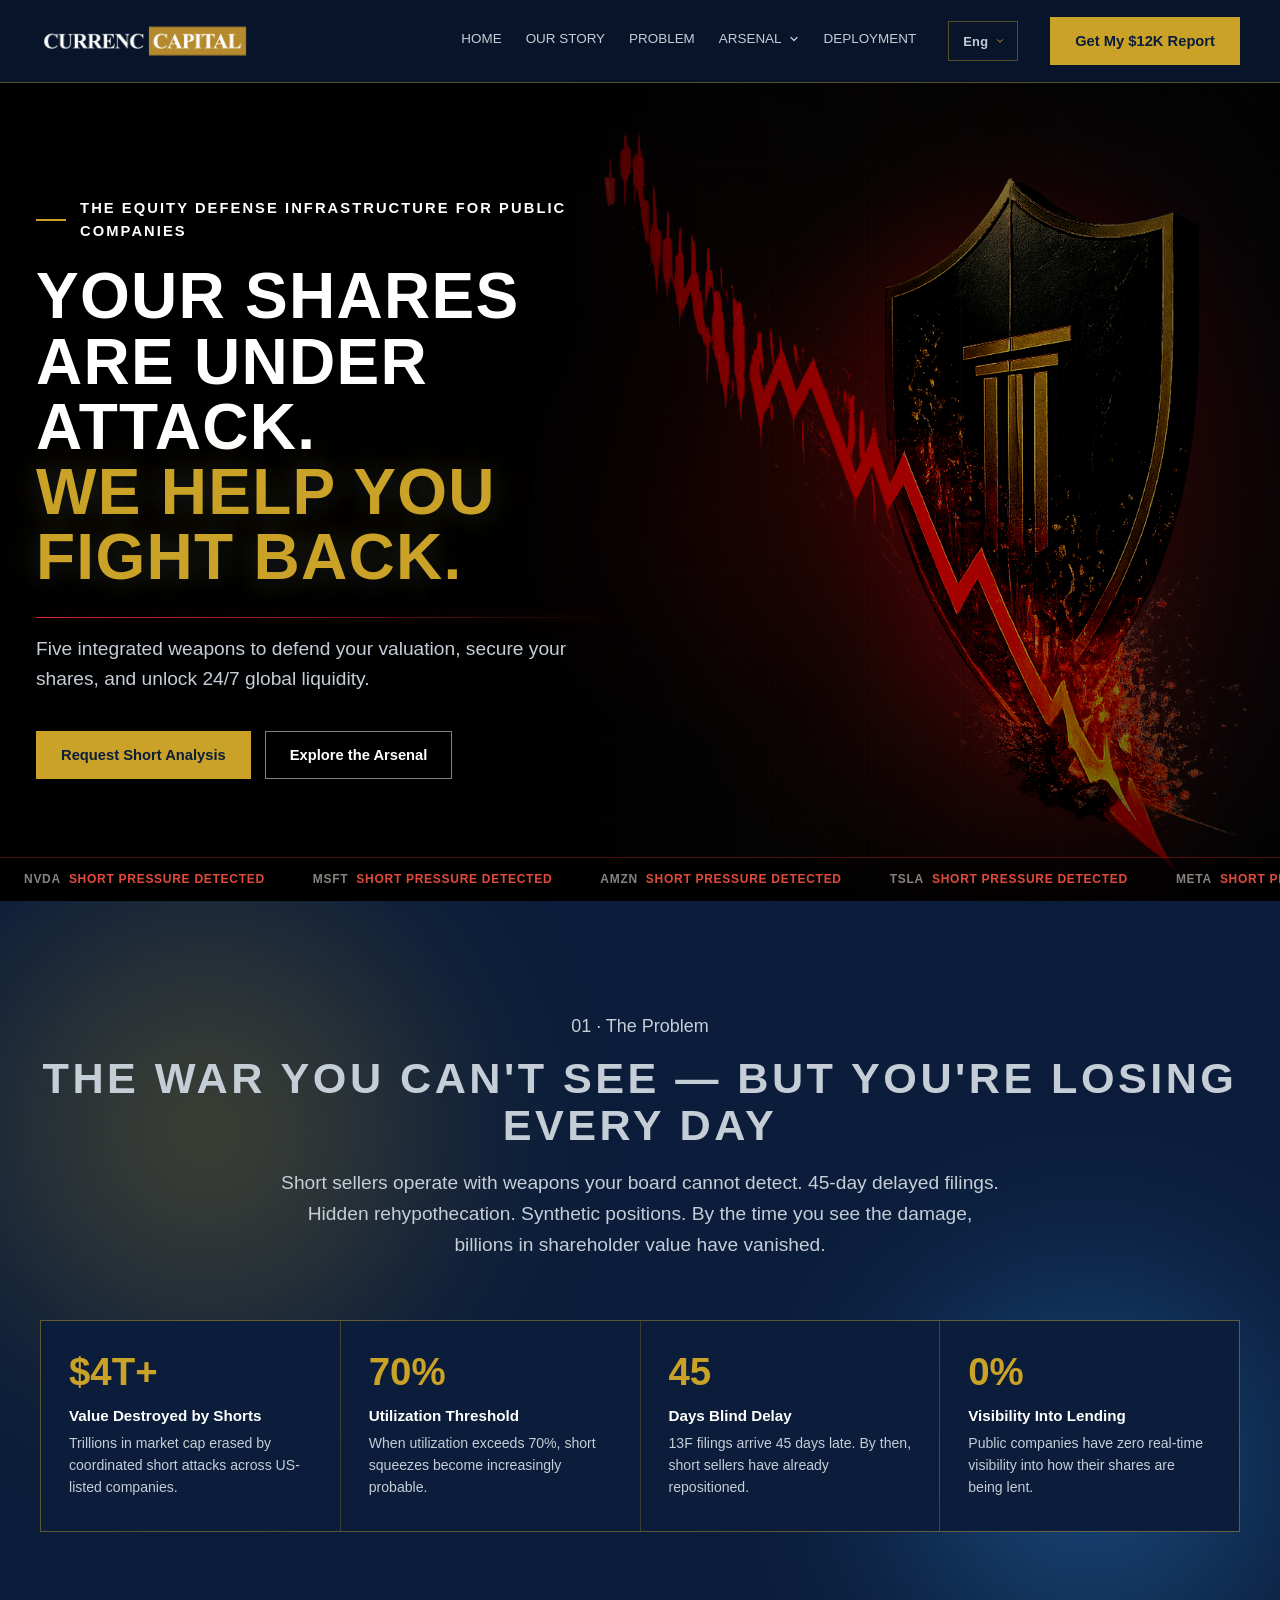
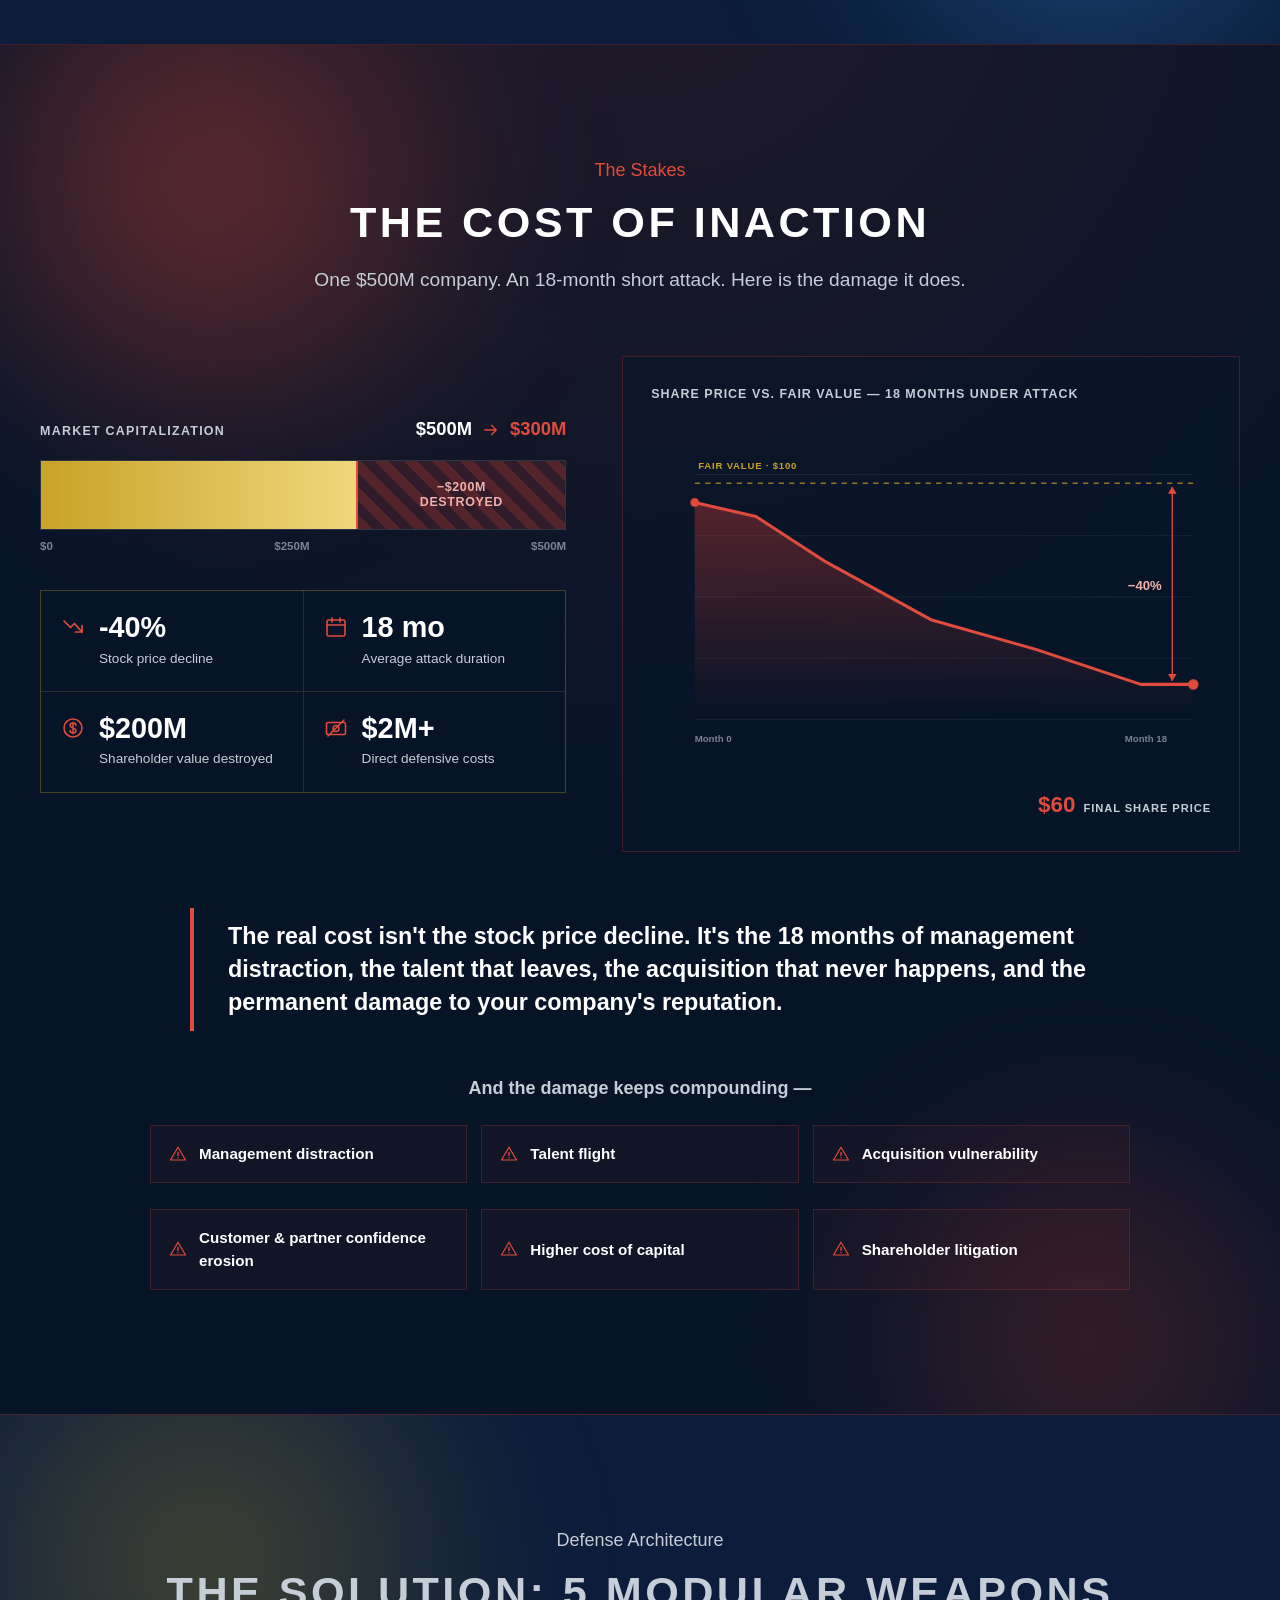
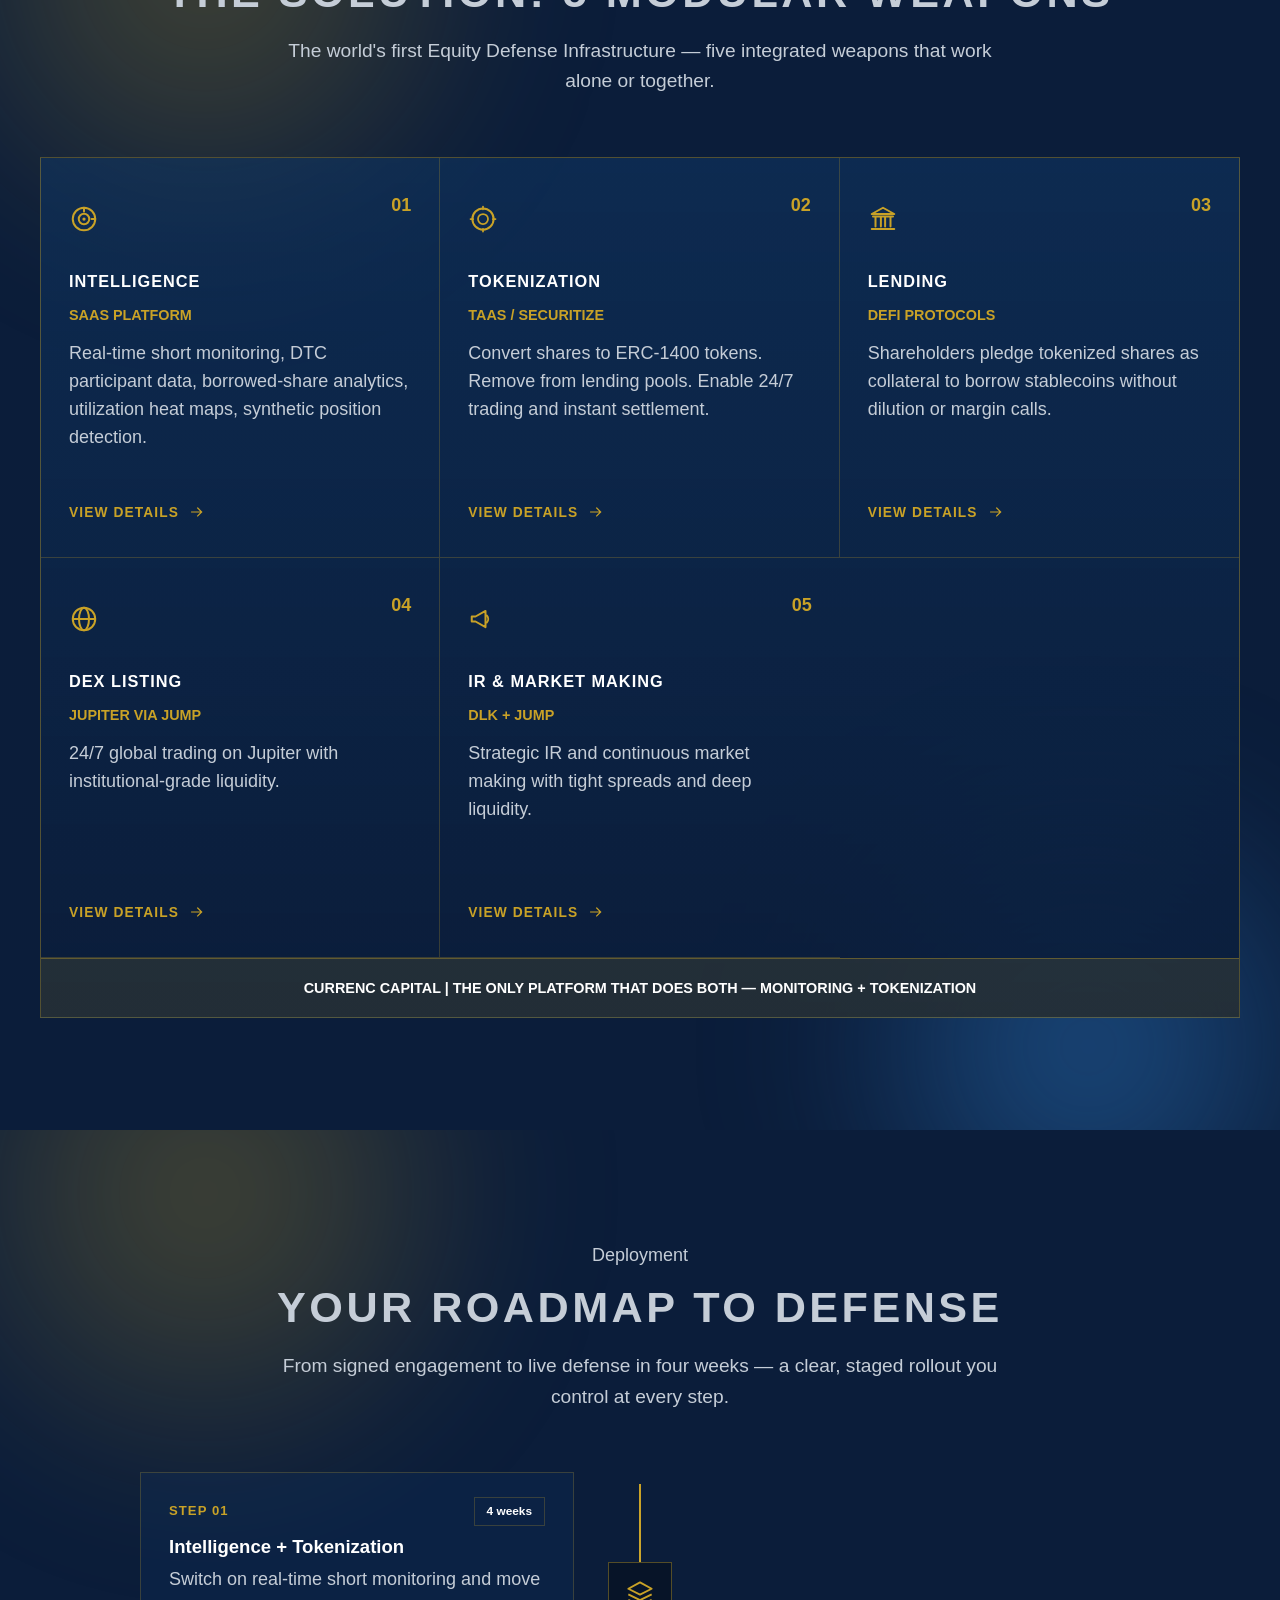
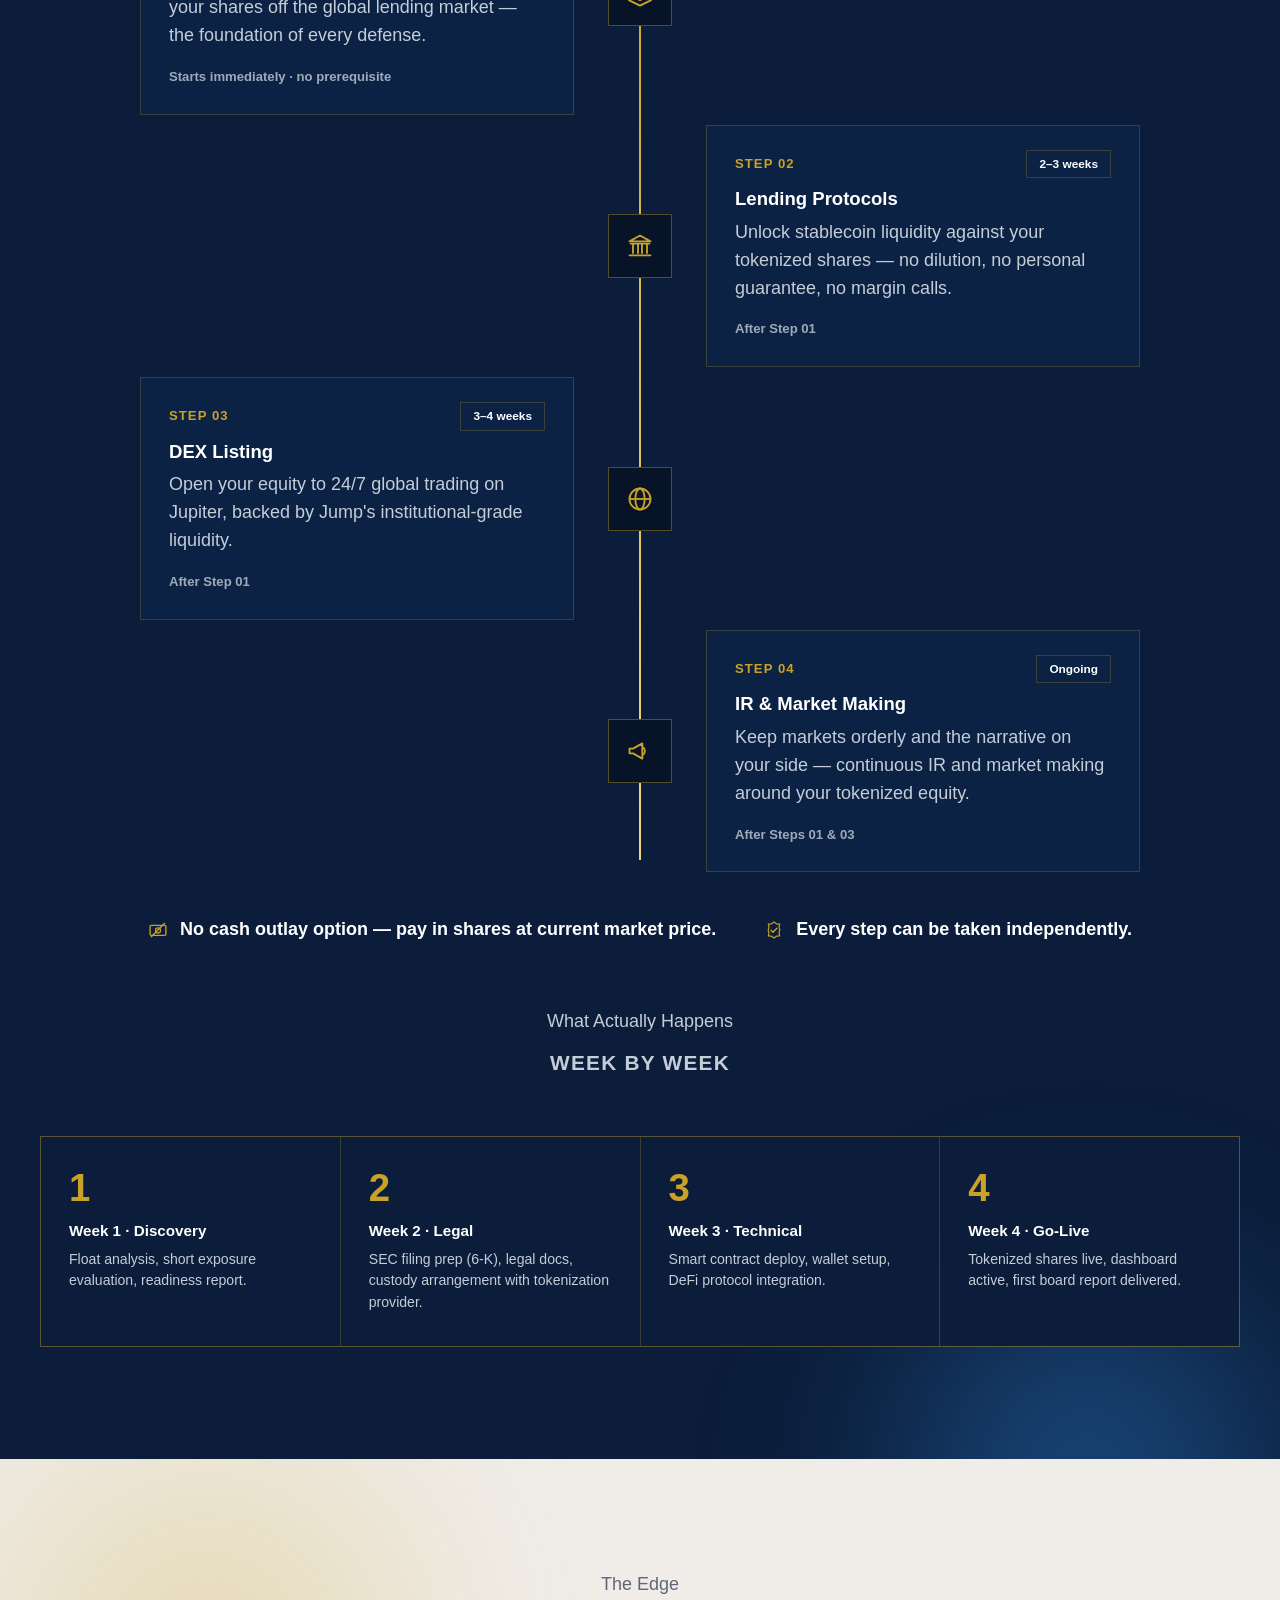
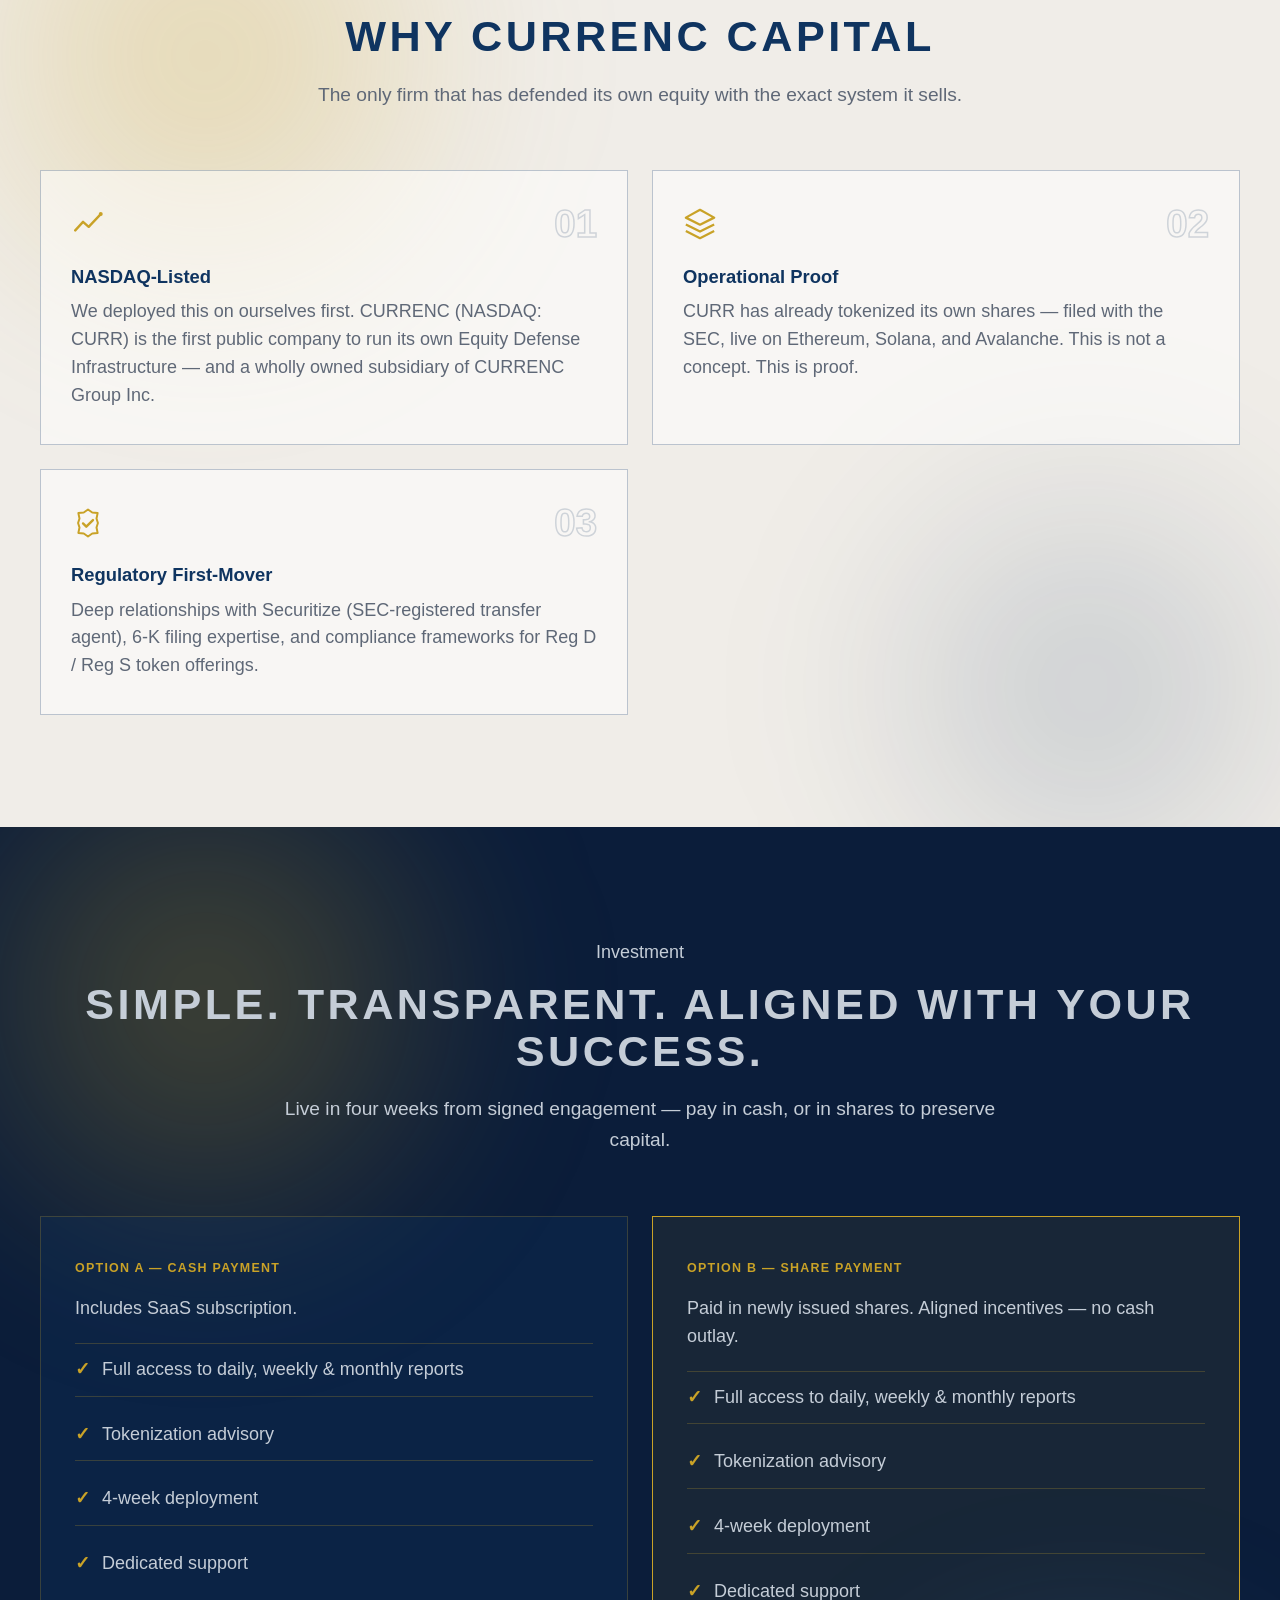
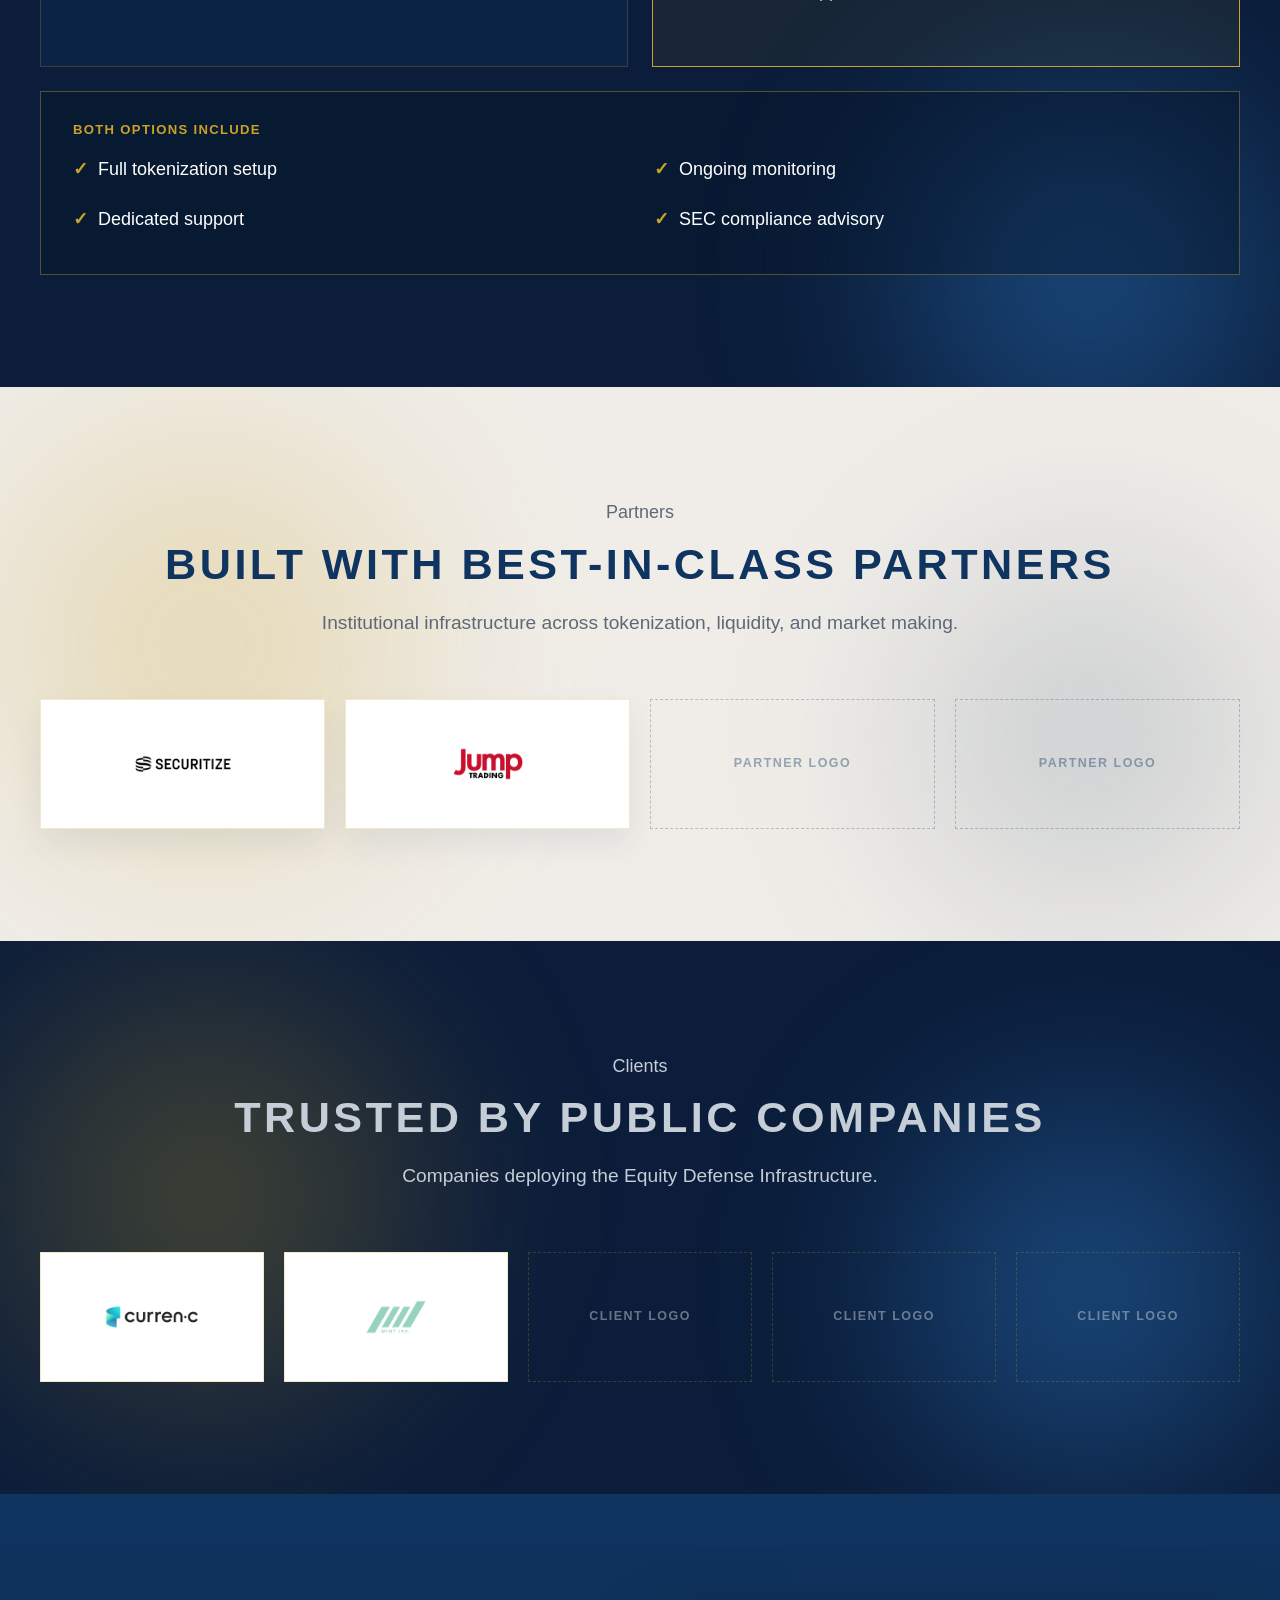
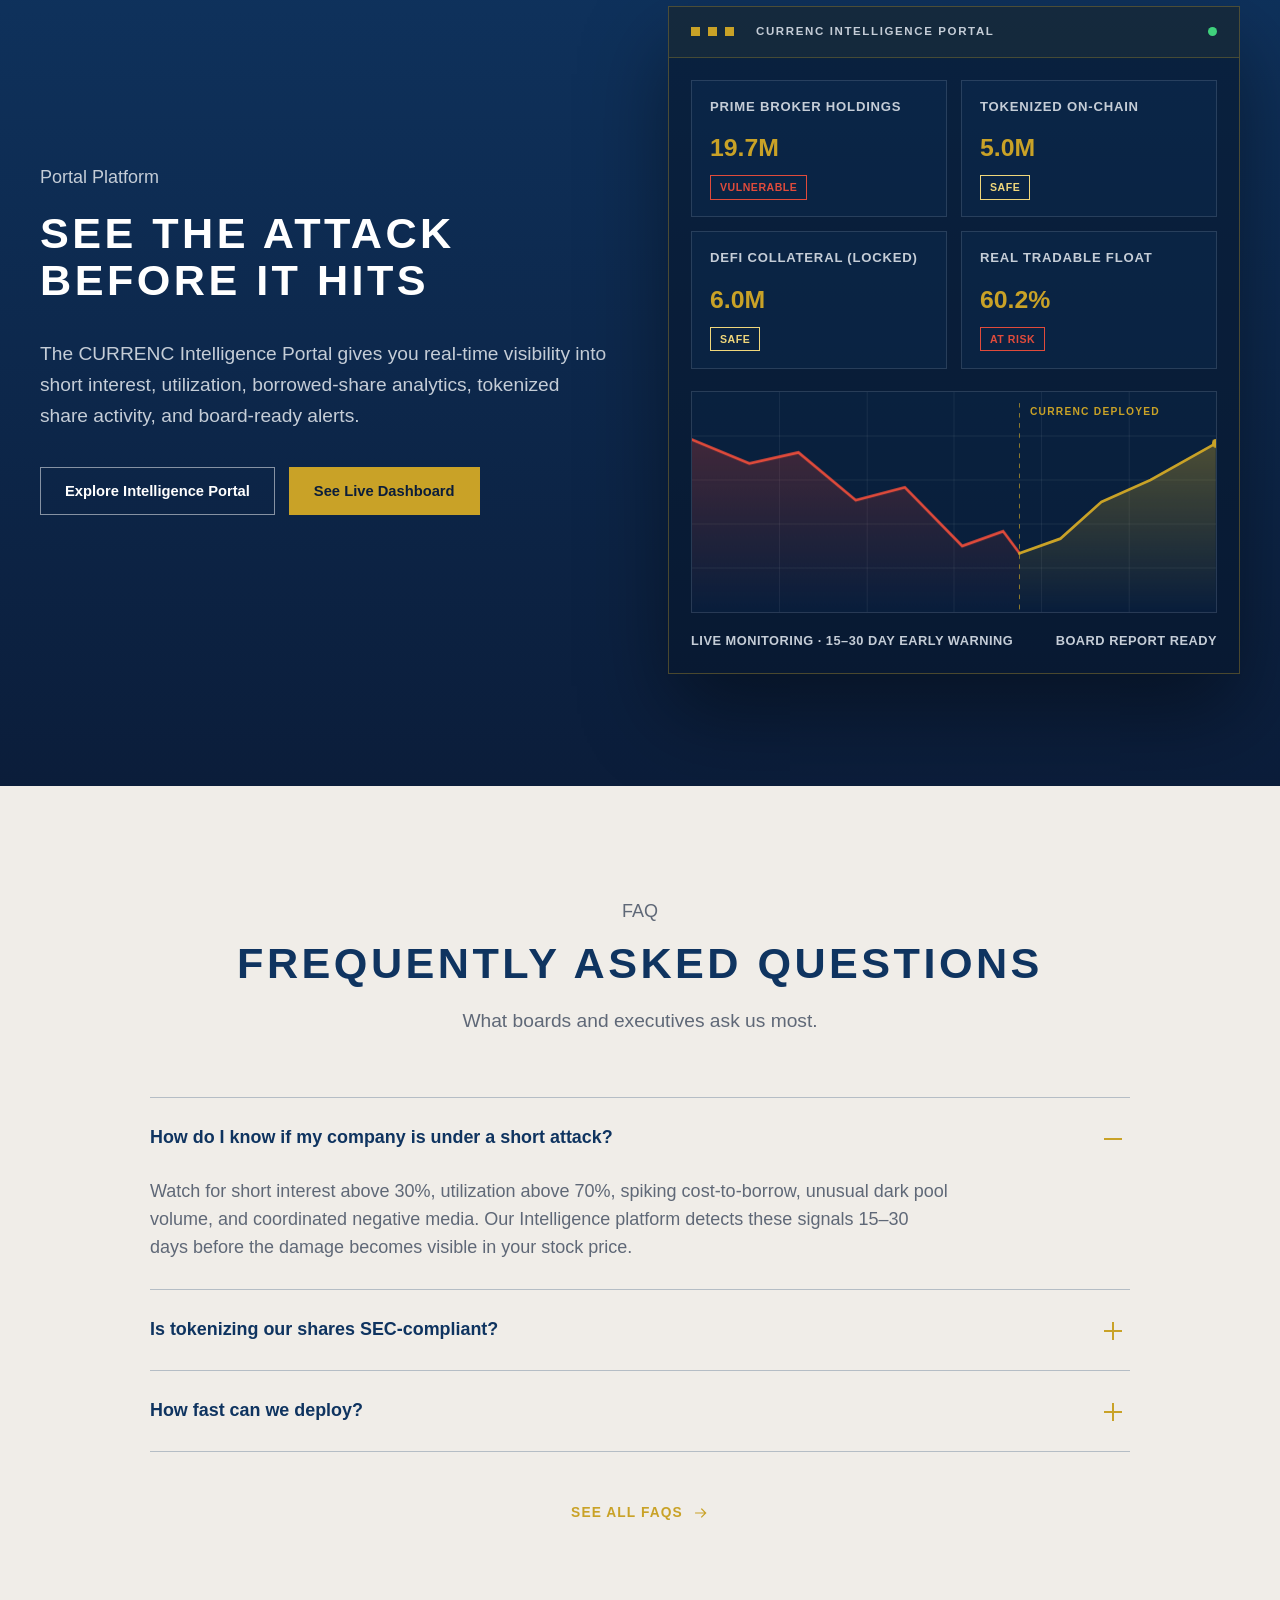
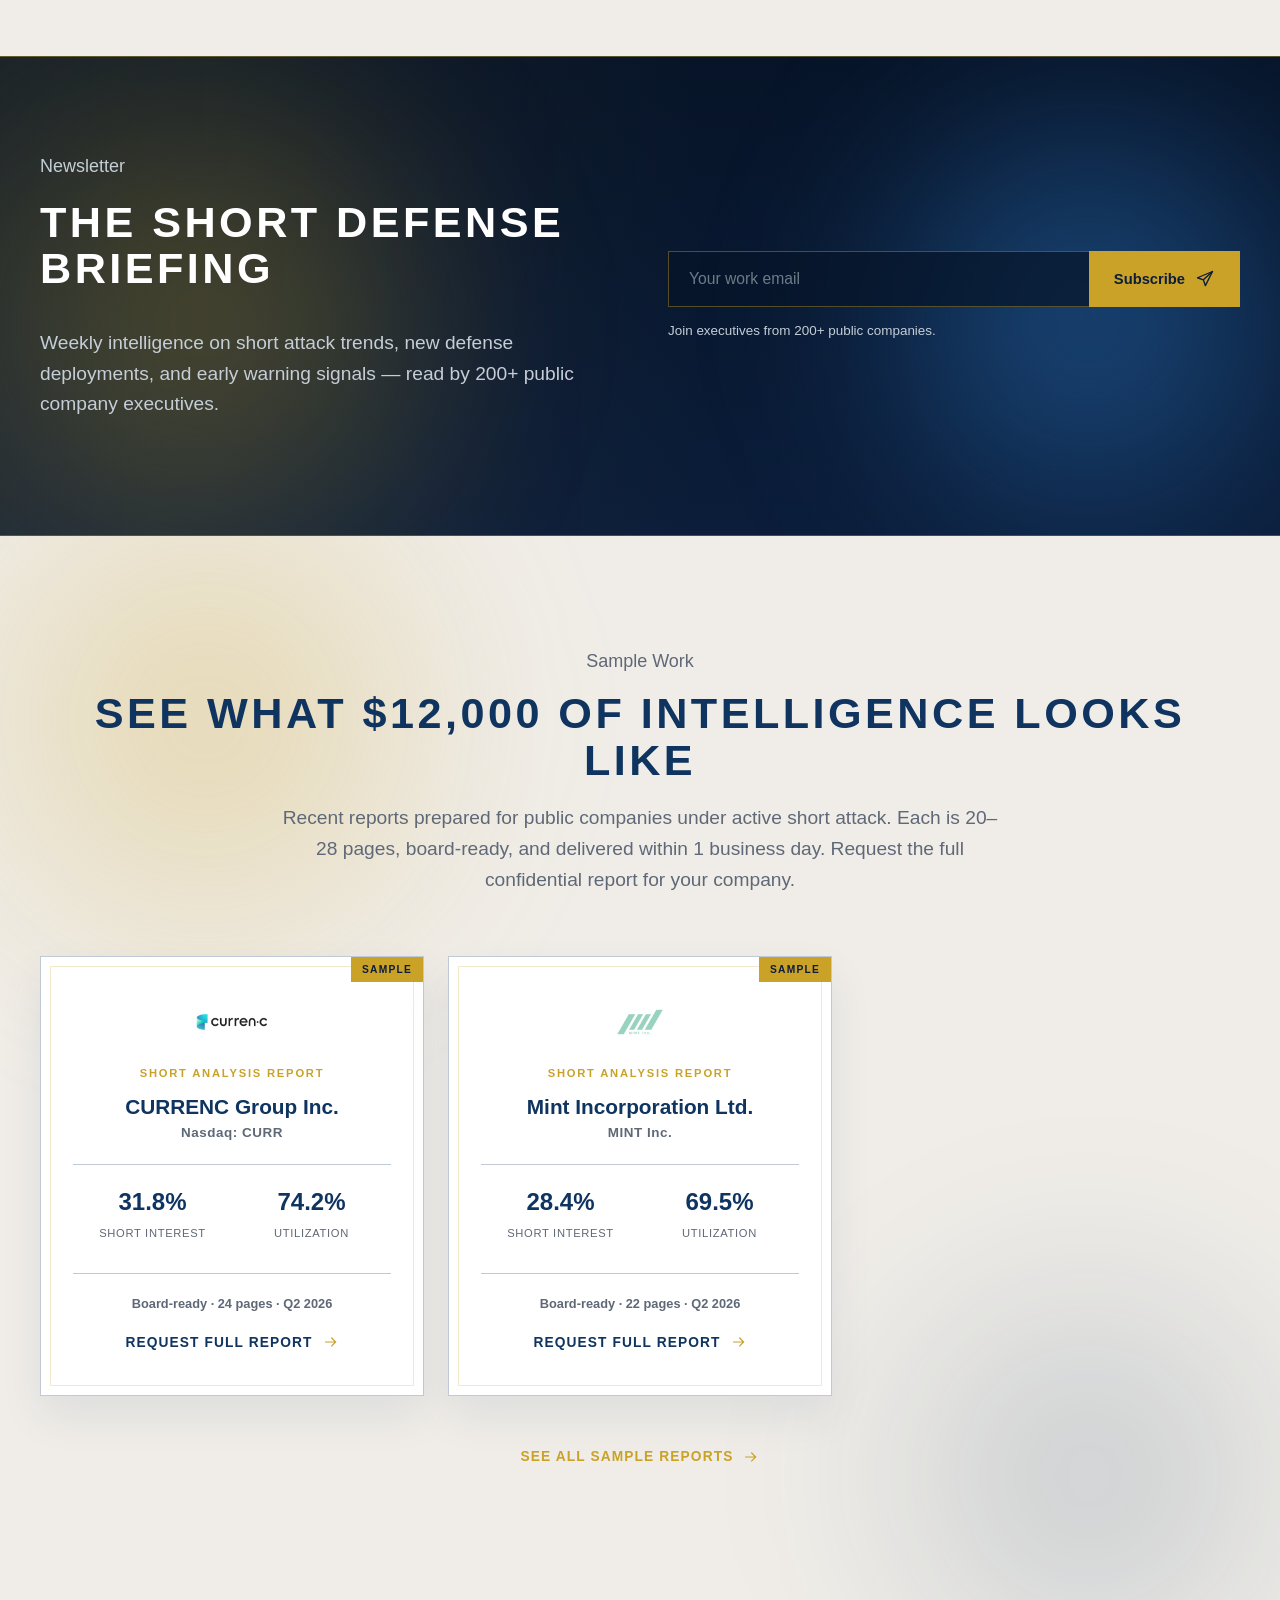
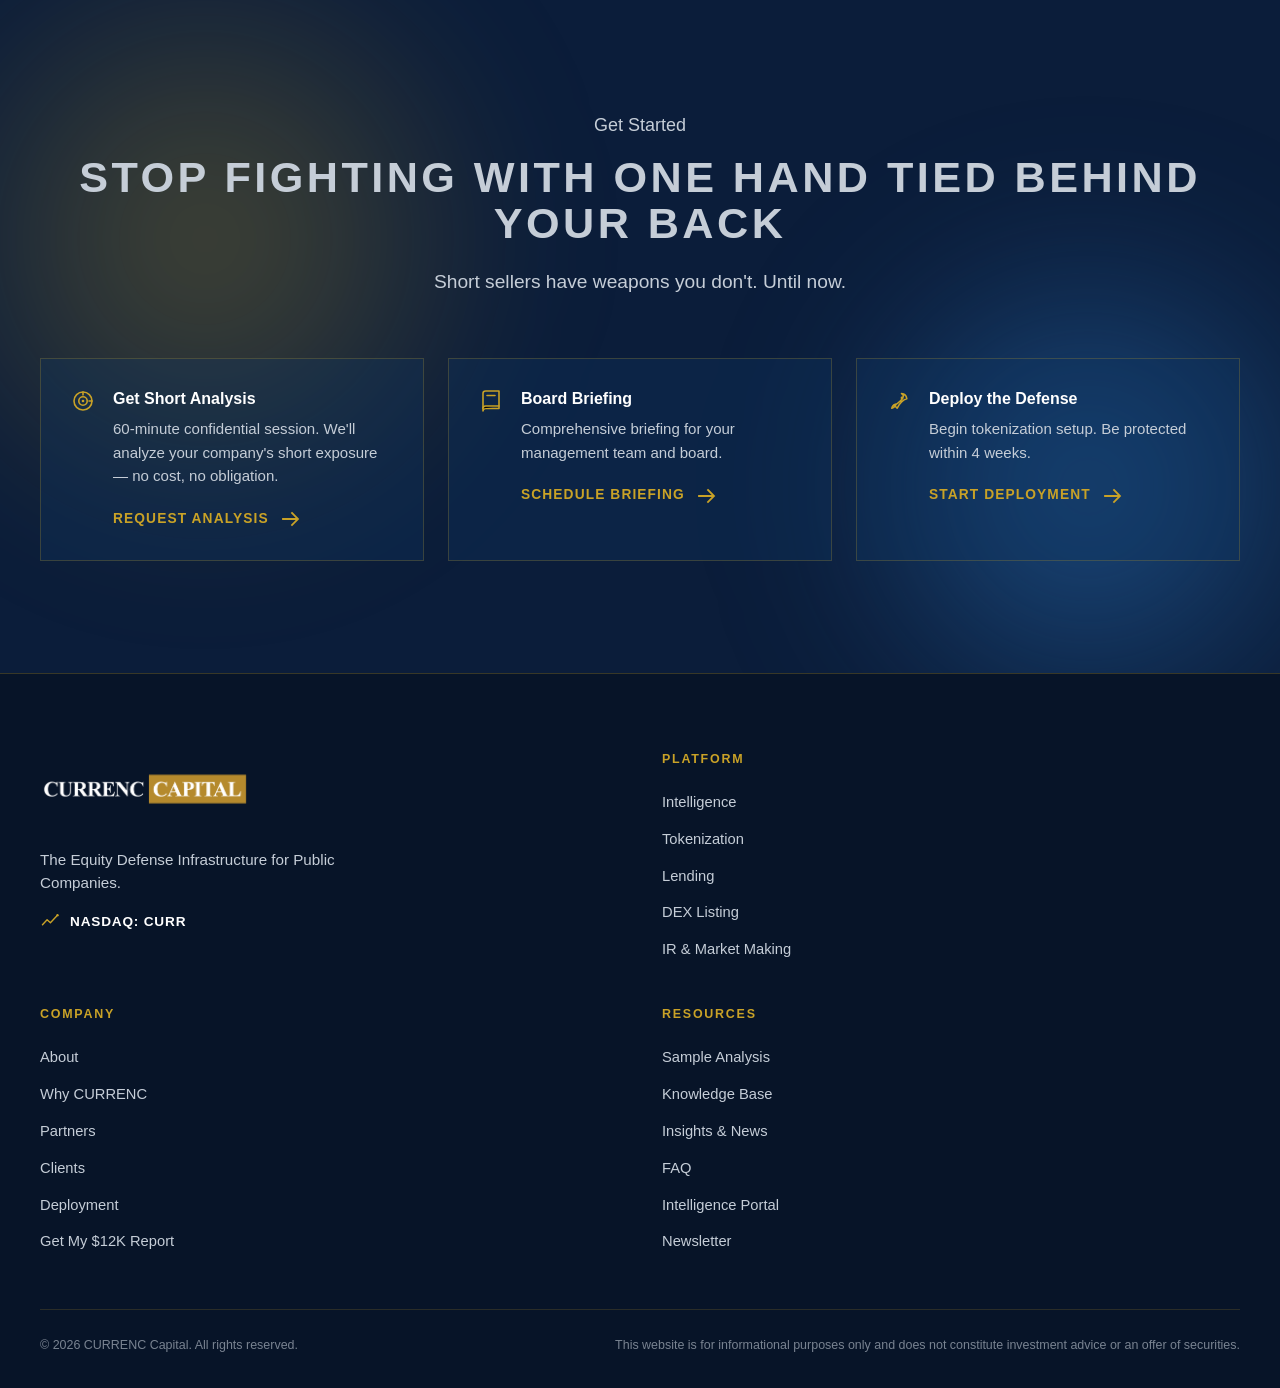
==== commit 2af56543: "Add files via upload updated" ====
--- a/index.html
+++ b/index.html
@@ -8,7 +8,7 @@
       name="description"
       content="CURRENC Capital provides Equity Defense Infrastructure for public companies facing short seller attacks. Intelligence, Tokenization, Lending, DEX Listing, and IR &amp; Market Making."
     />
-    <link rel="stylesheet" href="./styles.css?v=20260710g" />
+    <link rel="stylesheet" href="./styles.css?v=20260710j" />
   </head>
   <body>
     <svg class="icon-sprite" aria-hidden="true" focusable="false">
@@ -817,8 +817,8 @@
       </div>
     </footer>
 
-    <script src="./translations.js?v=20260710g"></script>
-    <script src="./i18n.js?v=20260710g"></script>
-    <script src="./script.js?v=20260710g"></script>
+    <script src="./translations.js?v=20260710j"></script>
+    <script src="./i18n.js?v=20260710j"></script>
+    <script src="./script.js?v=20260710j"></script>
   </body>
 </html>
--- a/styles.css
+++ b/styles.css
@@ -884,6 +884,14 @@
 @media (max-width: 760px) {
   .report-timeline { grid-template-columns: 1fr; gap: 32px; }
   .report-node::before { display: none; }
+}
+
+.report-timeline.cols-4 { grid-template-columns: repeat(4, minmax(0, 1fr)); max-width: 1080px; }
+@media (max-width: 900px) {
+  .report-timeline.cols-4 { grid-template-columns: repeat(2, minmax(0, 1fr)); gap: 32px 8px; }
+}
+@media (max-width: 560px) {
+  .report-timeline.cols-4 { grid-template-columns: 1fr; }
 }
 
 /* Reading-path navigator — "continue the arsenal" journey across the 5 weapon pages */
@@ -1026,6 +1034,141 @@
   .intel-enhanced .bento-feature { grid-column: auto; }
 }
 
+/* ============ TOKENIZATION PAGE — ENHANCED SECTION LAYOUTS (scoped) ============ */
+
+/* Hero — two-column split with animated gold-token visual */
+.token-enhanced .token-hero-split .page-hero-num { display: none; }
+.token-enhanced .hero-split-grid { display: grid; grid-template-columns: minmax(0, 1.05fr) minmax(0, 0.95fr); gap: 40px; align-items: center; }
+.token-enhanced .hero-split-visual { display: flex; justify-content: center; }
+.token-enhanced .token-coin-svg { width: 100%; max-width: 480px; height: auto; overflow: visible; }
+.token-enhanced .tk-glow { animation: tkGlowPulse 6s ease-in-out infinite; }
+.token-enhanced .tk-orbit { transform-origin: 260px 190px; animation: tkOrbit 36s linear infinite; }
+.token-enhanced .tk-orbit-ring { fill: none; stroke: rgba(201, 162, 39, 0.28); stroke-width: 1; stroke-dasharray: 3 8; }
+.token-enhanced .tk-node { fill: var(--accent-bright); }
+.token-enhanced .tk-node.dim { fill: var(--accent); }
+.token-enhanced .tk-coin { animation: tkFloat 7s ease-in-out infinite; }
+.token-enhanced .tk-coin-highlight { fill: rgba(255, 255, 255, 0.14); }
+.token-enhanced .tk-tick-ring { fill: none; stroke: rgba(201, 162, 39, 0.45); stroke-width: 1; stroke-dasharray: 2 7; }
+.token-enhanced .tk-center-icon { color: var(--accent-bright); }
+.token-enhanced .tk-cert-body { fill: rgba(255, 255, 255, 0.07); stroke: rgba(201, 162, 39, 0.55); stroke-width: 1.4; }
+.token-enhanced .tk-cert-line { stroke: rgba(255, 255, 255, 0.4); stroke-width: 2; stroke-linecap: round; }
+.token-enhanced .tk-cert-seal { fill: none; stroke: var(--accent); stroke-width: 1.4; }
+.token-enhanced .tk-drift { animation: tkDrift 5.5s ease-in-out infinite; }
+.token-enhanced .tk-drift.d2 { animation-delay: 1.8s; }
+.token-enhanced .tk-drift.d3 { animation-delay: 3.6s; }
+@keyframes tkOrbit { to { transform: rotate(360deg); } }
+@keyframes tkFloat { 0%, 100% { transform: translateY(0); } 50% { transform: translateY(-9px); } }
+@keyframes tkGlowPulse { 0%, 100% { opacity: 0.7; } 50% { opacity: 1; } }
+@keyframes tkDrift { 0% { transform: translateX(0); opacity: 0; } 12% { opacity: 0.9; } 70% { opacity: 0.9; } 100% { transform: translateX(84px); opacity: 0; } }
+@media (max-width: 900px) {
+  .token-enhanced .hero-split-grid { grid-template-columns: 1fr; }
+  .token-enhanced .hero-split-visual { order: 2; margin-top: 8px; }
+  .token-enhanced .token-coin-svg { max-width: 360px; }
+}
+
+/* Securitize Highlights — icon capability strip */
+.token-enhanced .token-caps { list-style: none; margin: 8px 0 0; padding: 0; display: grid; grid-template-columns: repeat(4, minmax(0, 1fr)); gap: 16px; }
+.token-enhanced .token-caps li { display: flex; flex-direction: column; align-items: center; text-align: center; gap: 16px; padding: 30px 18px; border: 1px solid var(--gold-line-soft); background: rgba(15, 52, 96, 0.30); transition: transform 220ms ease, border-color 220ms ease, background 220ms ease; }
+.token-enhanced .token-caps li:hover { transform: translateY(-5px); border-color: var(--gold-line); background: rgba(15, 52, 96, 0.5); }
+.token-enhanced .cap-ic { display: grid; place-items: center; width: 60px; height: 60px; border-radius: 50%; background: radial-gradient(circle at 50% 35%, rgba(201, 162, 39, 0.28), rgba(201, 162, 39, 0.06)); border: 1px solid var(--gold-line); }
+.token-enhanced .cap-ic .icon { width: 28px; height: 28px; color: var(--accent-bright); }
+.token-enhanced .token-caps li:hover .cap-ic { box-shadow: 0 0 26px rgba(201, 162, 39, 0.35); }
+.token-enhanced .cap-tx { color: var(--white); font-weight: 700; font-size: 0.95rem; line-height: 1.35; }
+
+/* Problem — light-touch danger accent */
+.token-enhanced .token-problem-grid .detail-card { border-top: 3px solid var(--danger-bright); }
+
+/* Opportunity — bento module grid with clock-sweep featured cell */
+.token-enhanced .token-bento { display: grid; grid-template-columns: repeat(3, minmax(0, 1fr)); grid-auto-rows: 1fr; gap: 20px; }
+.token-enhanced .token-bento .bento-cell { display: flex; flex-direction: column; gap: 10px; padding: 26px 26px 28px; border: 1px solid var(--gold-line-soft); background: rgba(15, 52, 96, 0.35); transition: transform 200ms ease, border-color 200ms ease, background 200ms ease, box-shadow 200ms ease; }
+.token-enhanced .token-bento .bento-cell:hover { transform: translateY(-4px); border-color: var(--gold-line); background: rgba(15, 52, 96, 0.55); box-shadow: 0 16px 40px rgba(0, 0, 0, 0.35); }
+.token-enhanced .token-bento .bento-cell .icon { width: 26px; height: 26px; color: var(--accent); }
+.token-enhanced .token-bento .bento-cell strong { color: var(--white); font-size: 1.05rem; }
+.token-enhanced .token-bento .bento-cell p { margin: 0; font-size: 0.92rem; color: var(--body-text); }
+.token-enhanced .token-bento .bento-feature { grid-column: span 2; grid-row: span 2; background: linear-gradient(160deg, #0F3460, #0B1D3A 70%); border-color: var(--gold-line); }
+.token-enhanced .token-bento .bento-feature strong { color: var(--white); }
+.token-enhanced .token-bento .bento-feature p { color: var(--body-text); }
+.token-enhanced .token-bento .bento-feature .icon { color: var(--accent-bright); }
+.token-enhanced .token-bento .bento-feature { justify-content: flex-end; }
+.token-enhanced .bento-clock-viz { flex: 1; display: grid; place-items: center; margin: 0; padding: 10px 0 18px; }
+.token-enhanced .clock-sweep-svg { width: clamp(140px, 46%, 210px); height: auto; overflow: visible; }
+.token-enhanced .clock-glow { fill: rgba(201, 162, 39, 0.10); }
+.token-enhanced .clock-face { fill: rgba(3, 10, 22, 0.5); stroke: var(--gold-line); }
+.token-enhanced .clock-tick-ring { fill: none; stroke: var(--gold-line); stroke-width: 1.5; stroke-dasharray: 2.5 19.5; stroke-dashoffset: 1.25; }
+.token-enhanced .clock-tick-ring.fine { stroke: var(--gold-line-soft); stroke-width: 1; stroke-dasharray: 1 3.7; stroke-dashoffset: 0.5; }
+.token-enhanced .clock-hand { stroke: var(--accent-bright); stroke-width: 2.6; stroke-linecap: round; transform-origin: 50px 50px; }
+.token-enhanced .clock-hand-hour { stroke: var(--accent); stroke-width: 3.4; }
+.token-enhanced .reveal.is-visible .clock-hand { animation: tokenClockSweep 12s linear infinite; }
+.token-enhanced .reveal.is-visible .clock-hand-hour { animation-duration: 144s; }
+.token-enhanced .clock-hub { fill: var(--accent-bright); }
+@media (max-width: 900px) {
+  .token-enhanced .token-bento { grid-template-columns: 1fr 1fr; }
+  .token-enhanced .token-bento .bento-feature { grid-column: span 2; grid-row: auto; }
+}
+@media (max-width: 560px) {
+  .token-enhanced .token-caps { grid-template-columns: 1fr; }
+  .token-enhanced .token-bento { grid-template-columns: 1fr; }
+  .token-enhanced .token-bento .bento-feature { grid-column: auto; }
+}
+
+/* Securitize Partnership — light-touch stat icons */
+.token-enhanced .stats-band .stat-ic { display: block; margin: 0 auto 10px; width: 28px; height: 28px; color: var(--accent); }
+
+/* Who Gains What — two-column benefit ledger */
+.token-enhanced .token-ledger { display: grid; grid-template-columns: 1fr auto 1fr; gap: 0 40px; align-items: start; }
+.token-enhanced .token-ledger-col h3 { color: var(--white); font-size: 1.2rem; margin-bottom: 8px; }
+.token-enhanced .token-ledger-divider { width: 1px; background: var(--gold-line); align-self: stretch; }
+.token-enhanced .tl-list { list-style: none; margin: 0; padding: 0; }
+.token-enhanced .tl-list li { display: flex; gap: 14px; padding: 16px 0; border-bottom: 1px solid var(--gold-line-soft); }
+.token-enhanced .tl-list li:last-child { border-bottom: 0; }
+.token-enhanced .tl-list .icon { width: 22px; height: 22px; margin-top: 2px; color: var(--accent); flex-shrink: 0; }
+.token-enhanced .tl-list strong { display: block; color: var(--white); margin-bottom: 3px; }
+.token-enhanced .tl-list p { margin: 0; font-size: 0.92rem; color: var(--body-text); }
+@media (max-width: 900px) {
+  .token-enhanced .token-ledger { grid-template-columns: 1fr; gap: 32px; }
+  .token-enhanced .token-ledger-divider { display: none; }
+  .token-enhanced .token-ledger-col + .token-ledger-col { padding-top: 24px; border-top: 1px solid var(--gold-line); }
+}
+
+/* Track Record — light-touch verified badge */
+.token-enhanced .token-track-grid .detail-card { position: relative; }
+.token-enhanced .card-verified-ic { position: absolute; top: 16px; right: 16px; opacity: 0.4; }
+.token-enhanced .card-verified-ic .icon { width: 20px; height: 20px; color: var(--accent); }
+
+@keyframes tokenClockSweep { to { transform: rotate(360deg); } }
+
+/* ============ LENDING PAGE — ENHANCED SECTION LAYOUTS (scoped) ============ */
+
+/* Hero — two-column split with vault + coin-flow visual */
+.lend-enhanced .page-hero-num { display: none; }
+.lend-enhanced .hero-split-grid { display: grid; grid-template-columns: minmax(0, 1.15fr) minmax(0, 0.85fr); gap: 48px; align-items: center; }
+.lend-enhanced .hero-split-visual { display: flex; justify-content: center; }
+.lend-enhanced .lend-vault-svg { width: 100%; max-width: 480px; height: auto; overflow: visible; }
+.lend-enhanced .lv-glow { animation: tkGlowPulse 6s ease-in-out infinite; }
+.lend-enhanced .lv-body { fill: url(#lvBodyGrad); stroke: var(--gold-line); stroke-width: 1.5; }
+.lend-enhanced .lv-inner { fill: none; stroke: var(--gold-line-soft); stroke-width: 1; }
+.lend-enhanced .lv-hinge { fill: var(--accent); opacity: 0.65; }
+.lend-enhanced .lv-slot { fill: rgba(201, 162, 39, 0.35); }
+.lend-enhanced .lv-dial-rim { fill: url(#lvRimGrad); }
+.lend-enhanced .lv-dial-face { fill: url(#lvFaceGrad); stroke: rgba(240, 215, 123, 0.55); stroke-width: 1; }
+.lend-enhanced .lv-dial-ticks { fill: none; stroke: rgba(201, 162, 39, 0.45); stroke-width: 1; stroke-dasharray: 2 7; }
+.lend-enhanced .lv-spokes-g { transform-origin: 210px 190px; animation: tokenClockSweep 26s linear infinite; }
+.lend-enhanced .lv-spoke { stroke: var(--accent-bright); stroke-width: 4.5; stroke-linecap: round; }
+.lend-enhanced .lv-spoke-ring { fill: none; stroke: var(--accent-bright); stroke-width: 3; }
+.lend-enhanced .lv-hub { fill: var(--accent-bright); }
+.lend-enhanced .lv-bolt { fill: var(--accent); opacity: 0.55; }
+.lend-enhanced .lv-coin-rim { fill: url(#lvRimGrad); }
+.lend-enhanced .lv-coin-face { fill: url(#lvFaceGrad); stroke: rgba(240, 215, 123, 0.55); stroke-width: 0.8; }
+.lend-enhanced .lv-coin-ic { color: var(--accent-bright); }
+.lend-enhanced .lv-flow { animation: tkDrift 5.5s ease-in-out infinite; }
+.lend-enhanced .lv-flow.d2 { animation-delay: 1.8s; }
+.lend-enhanced .lv-flow.d3 { animation-delay: 3.6s; }
+@media (max-width: 900px) {
+  .lend-enhanced .hero-split-grid { grid-template-columns: 1fr; }
+  .lend-enhanced .hero-split-visual { order: 2; margin-top: 8px; }
+  .lend-enhanced .lend-vault-svg { max-width: 360px; }
+}
+
 /* ============ WEAPON PAGE — EXTENDED COMPONENTS ============ */
 
 .wp-paren { color: var(--accent); font-size: 0.5em; font-weight: 800; letter-spacing: 0.02em; white-space: nowrap; }
@@ -1045,6 +1188,7 @@
 .compare-col li:last-child { border-bottom: 0; }
 .cx { color: var(--danger); font-weight: 800; }
 .ck { color: #1F7A4D; font-weight: 800; }
+.section-dark .data-table .ck { color: #3FD17C; }
 
 .metric-grid { display: grid; gap: 1px; background: var(--gold-line-soft); border: 1px solid var(--gold-line-soft); }
 .metric-grid.m3 { grid-template-columns: repeat(3, minmax(0, 1fr)); }
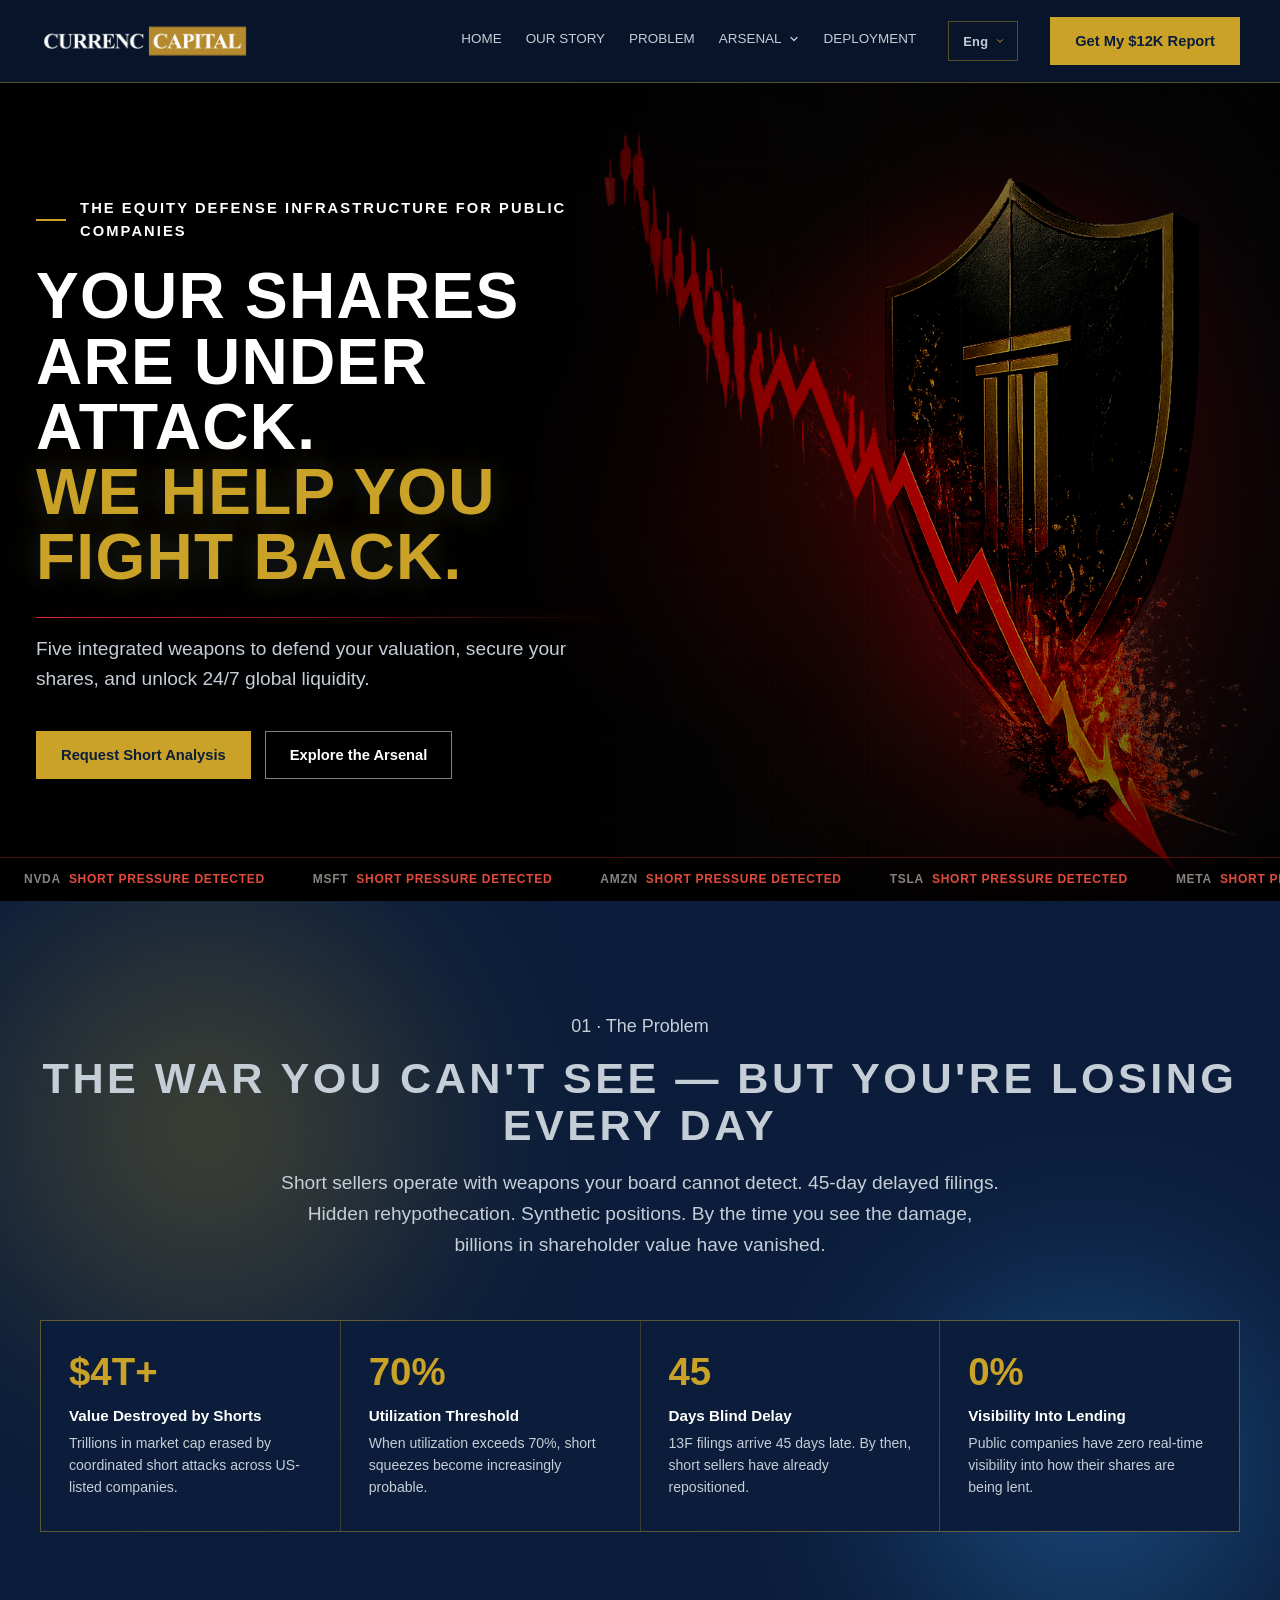
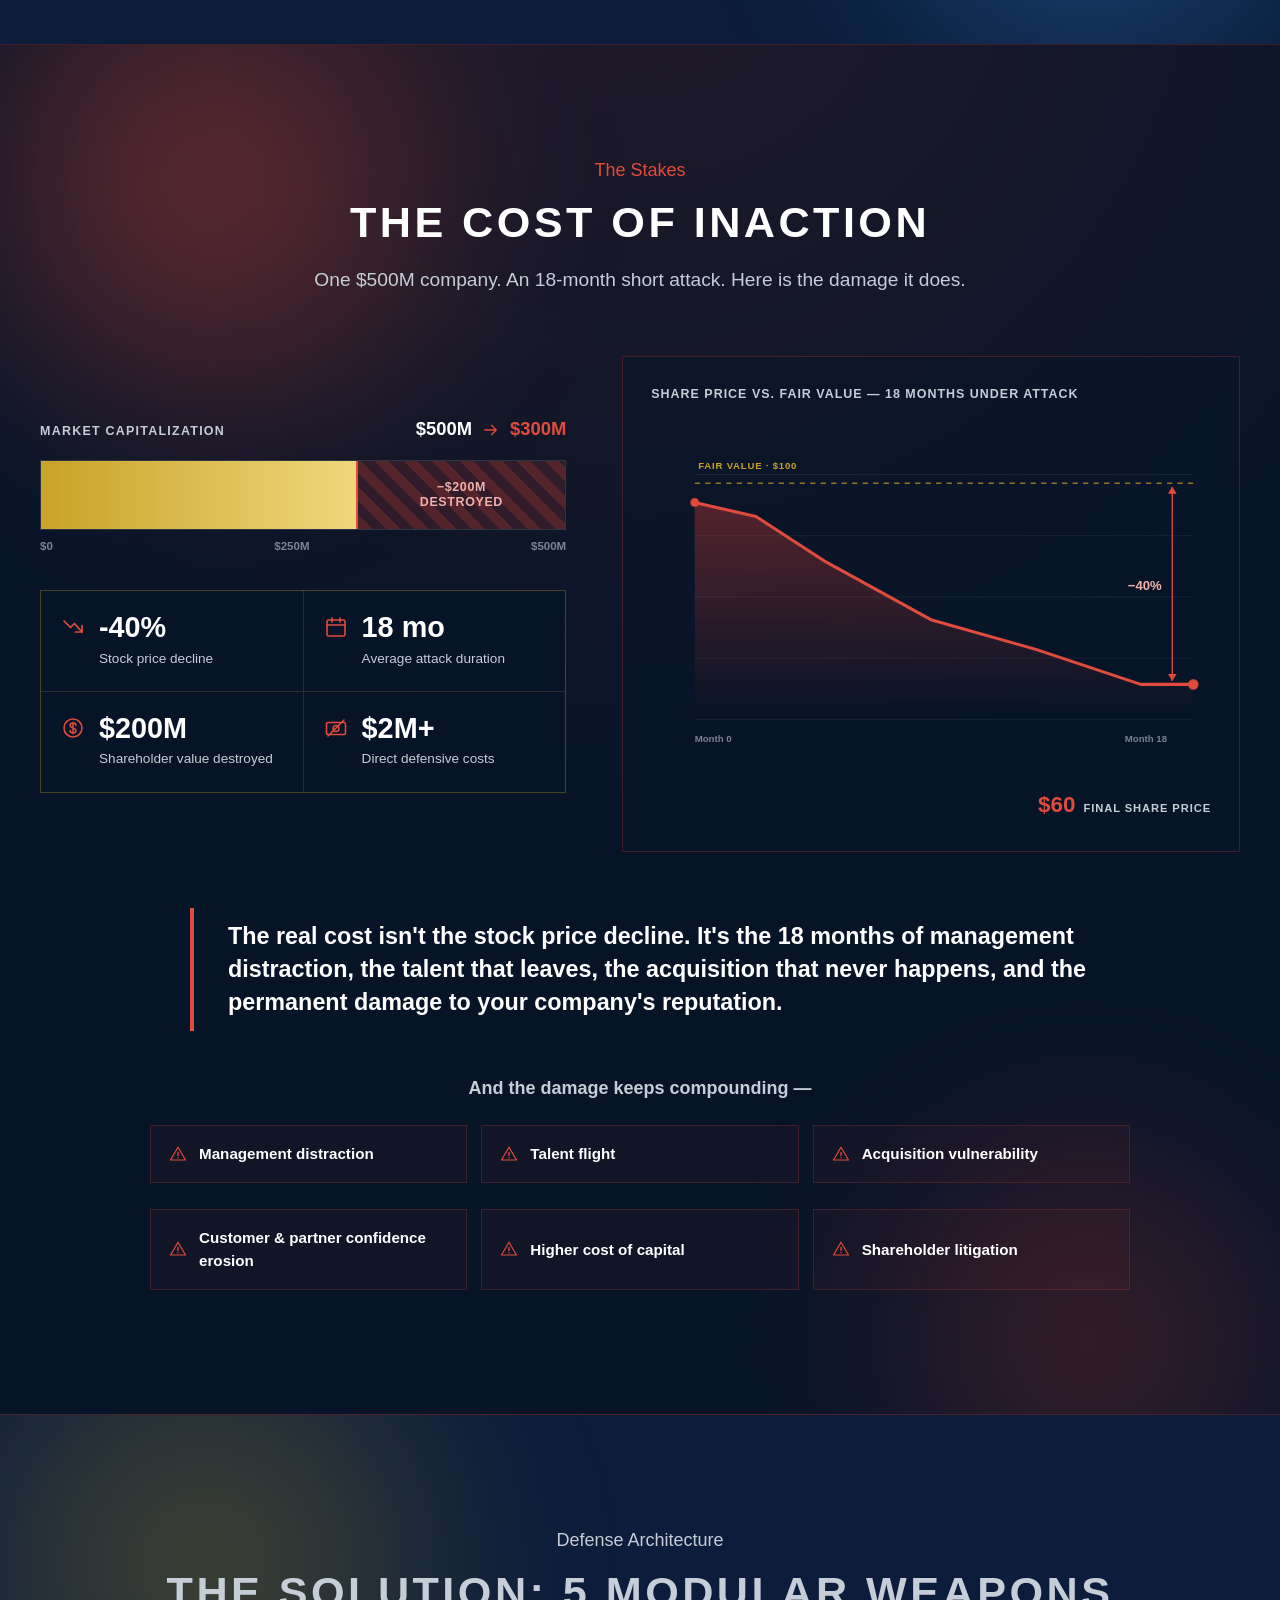
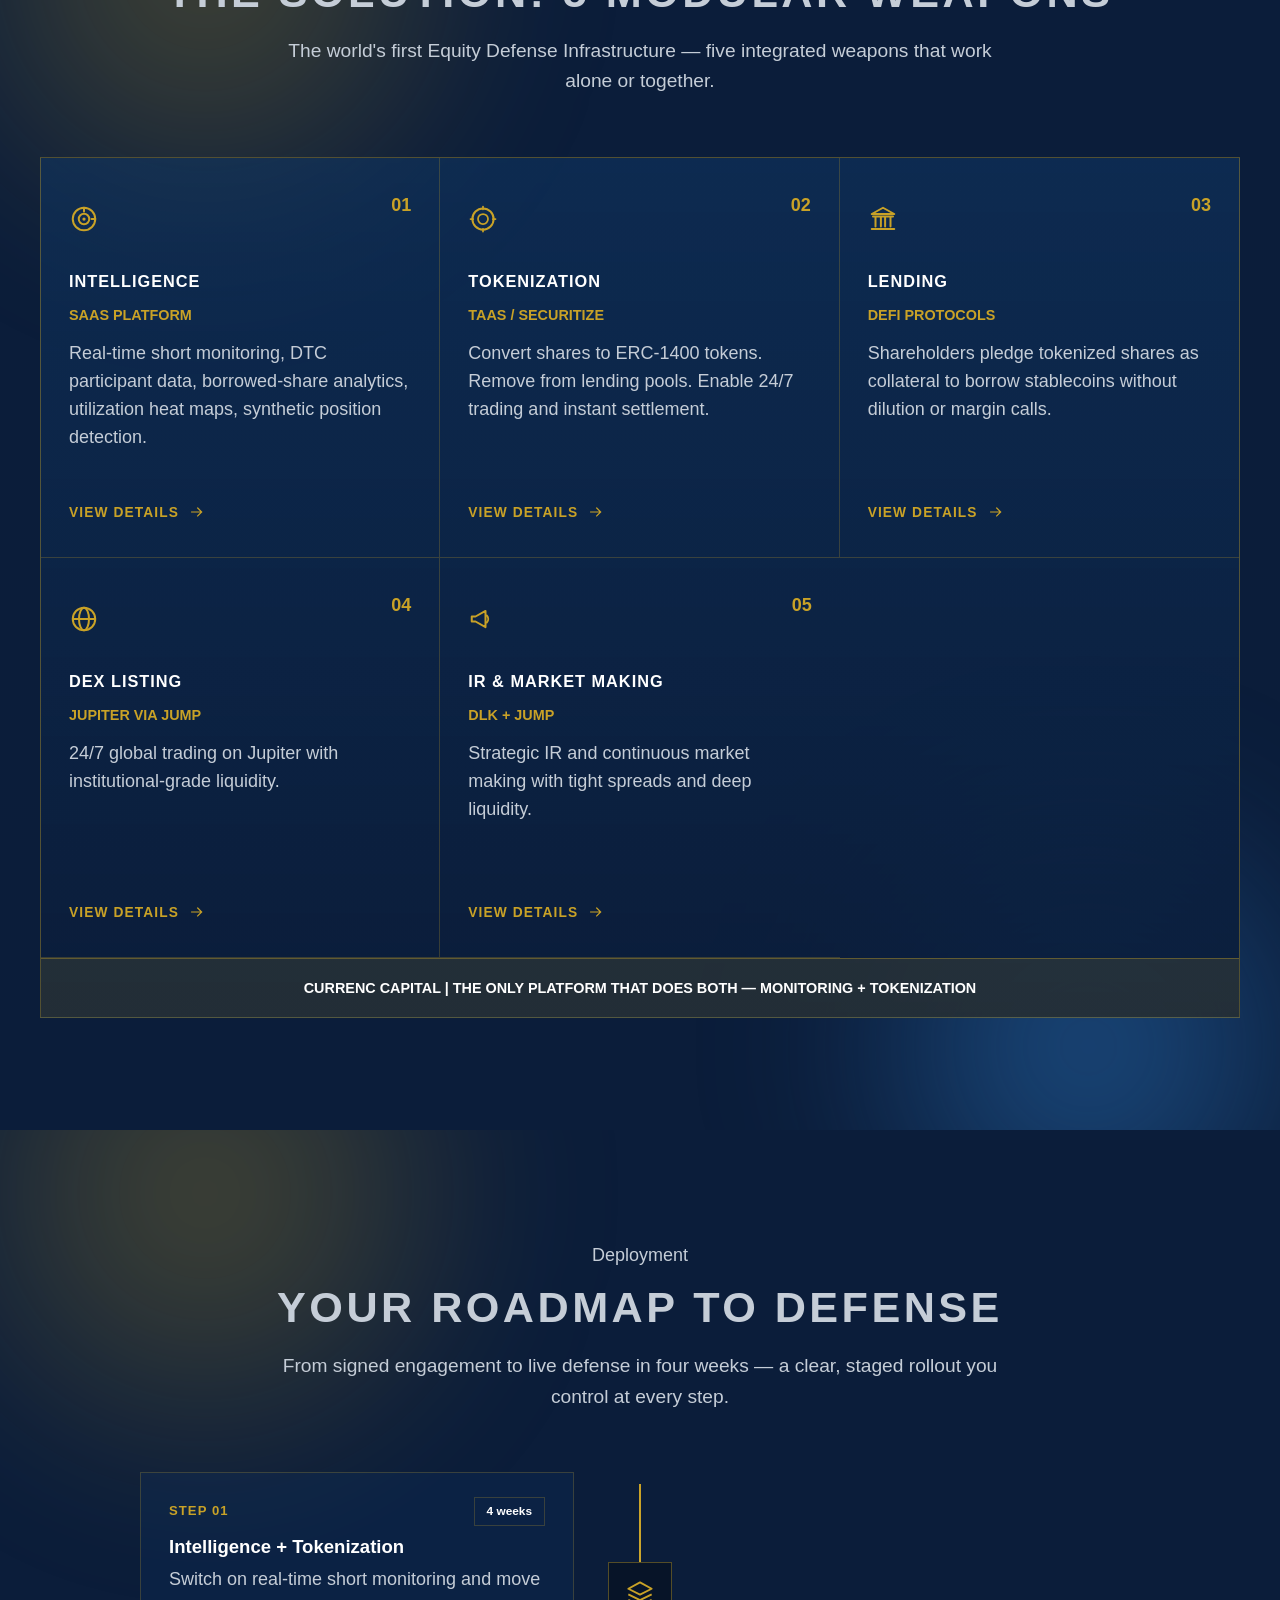
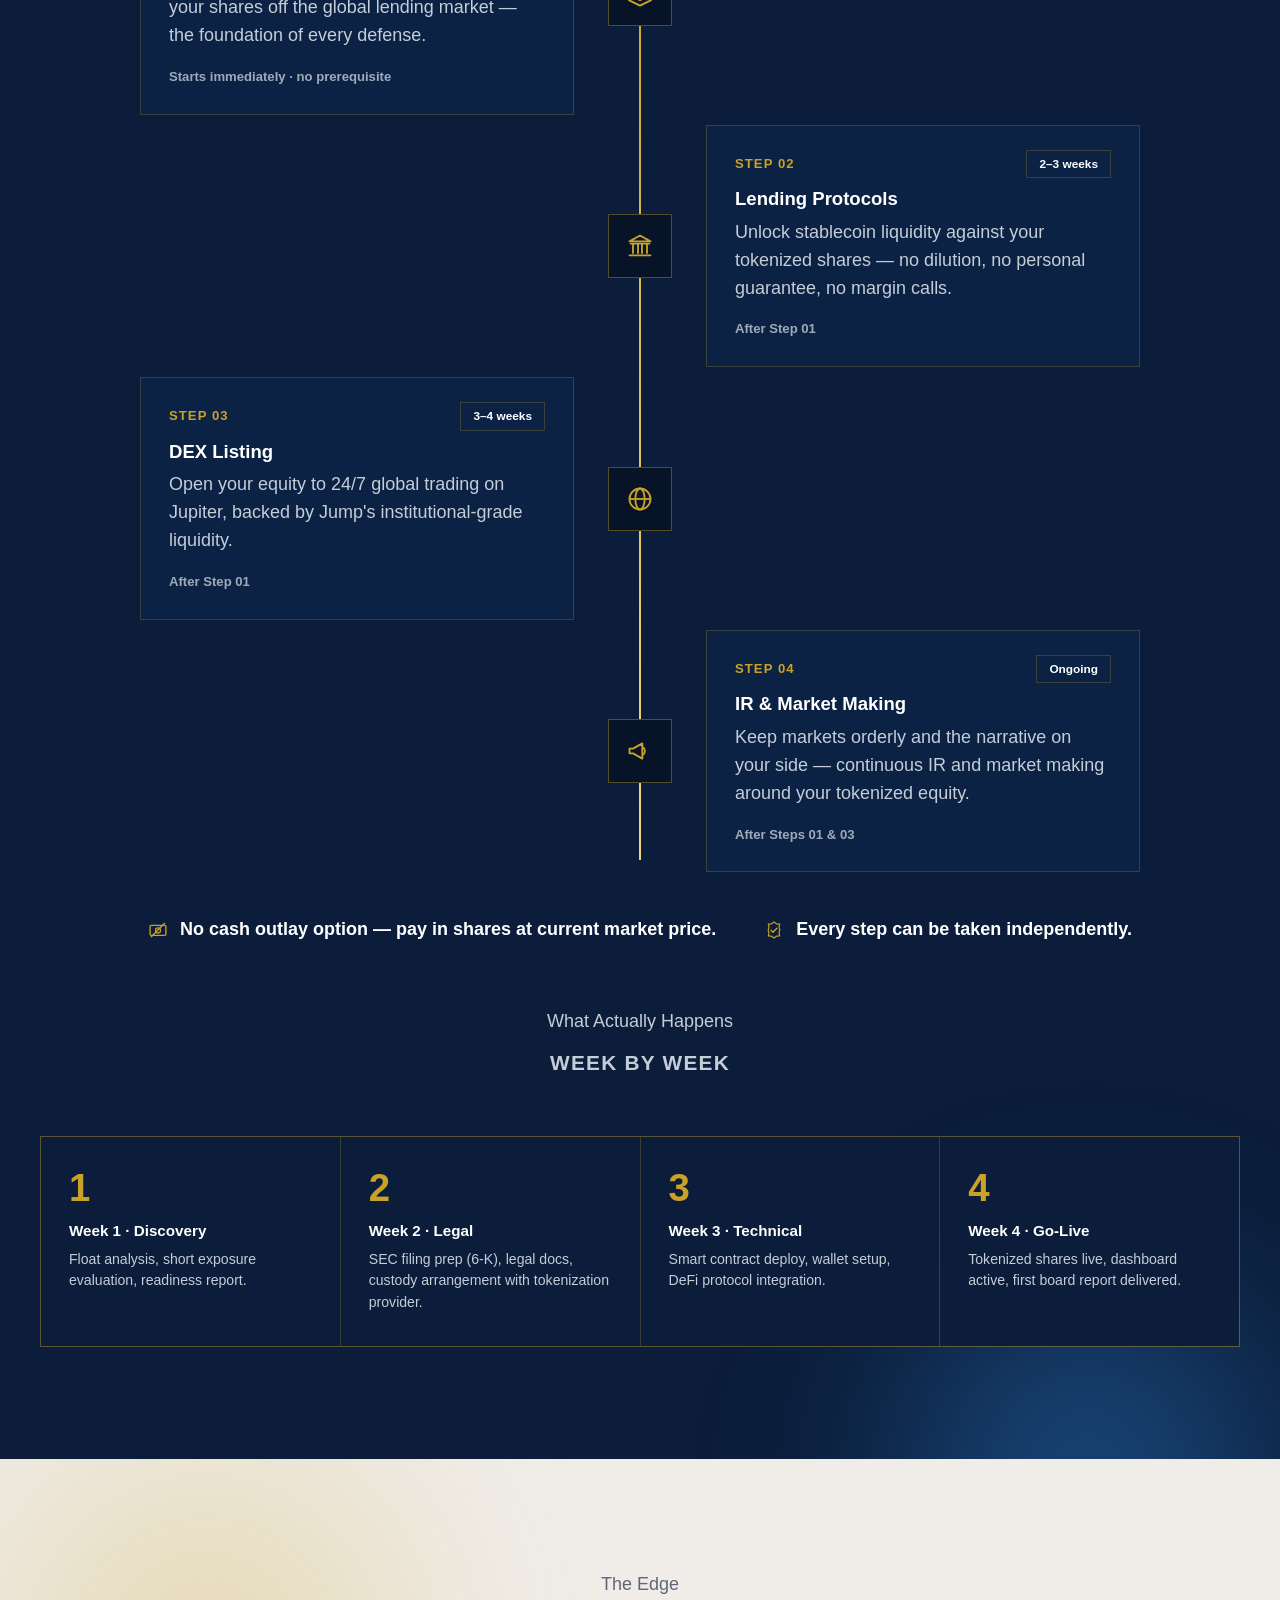
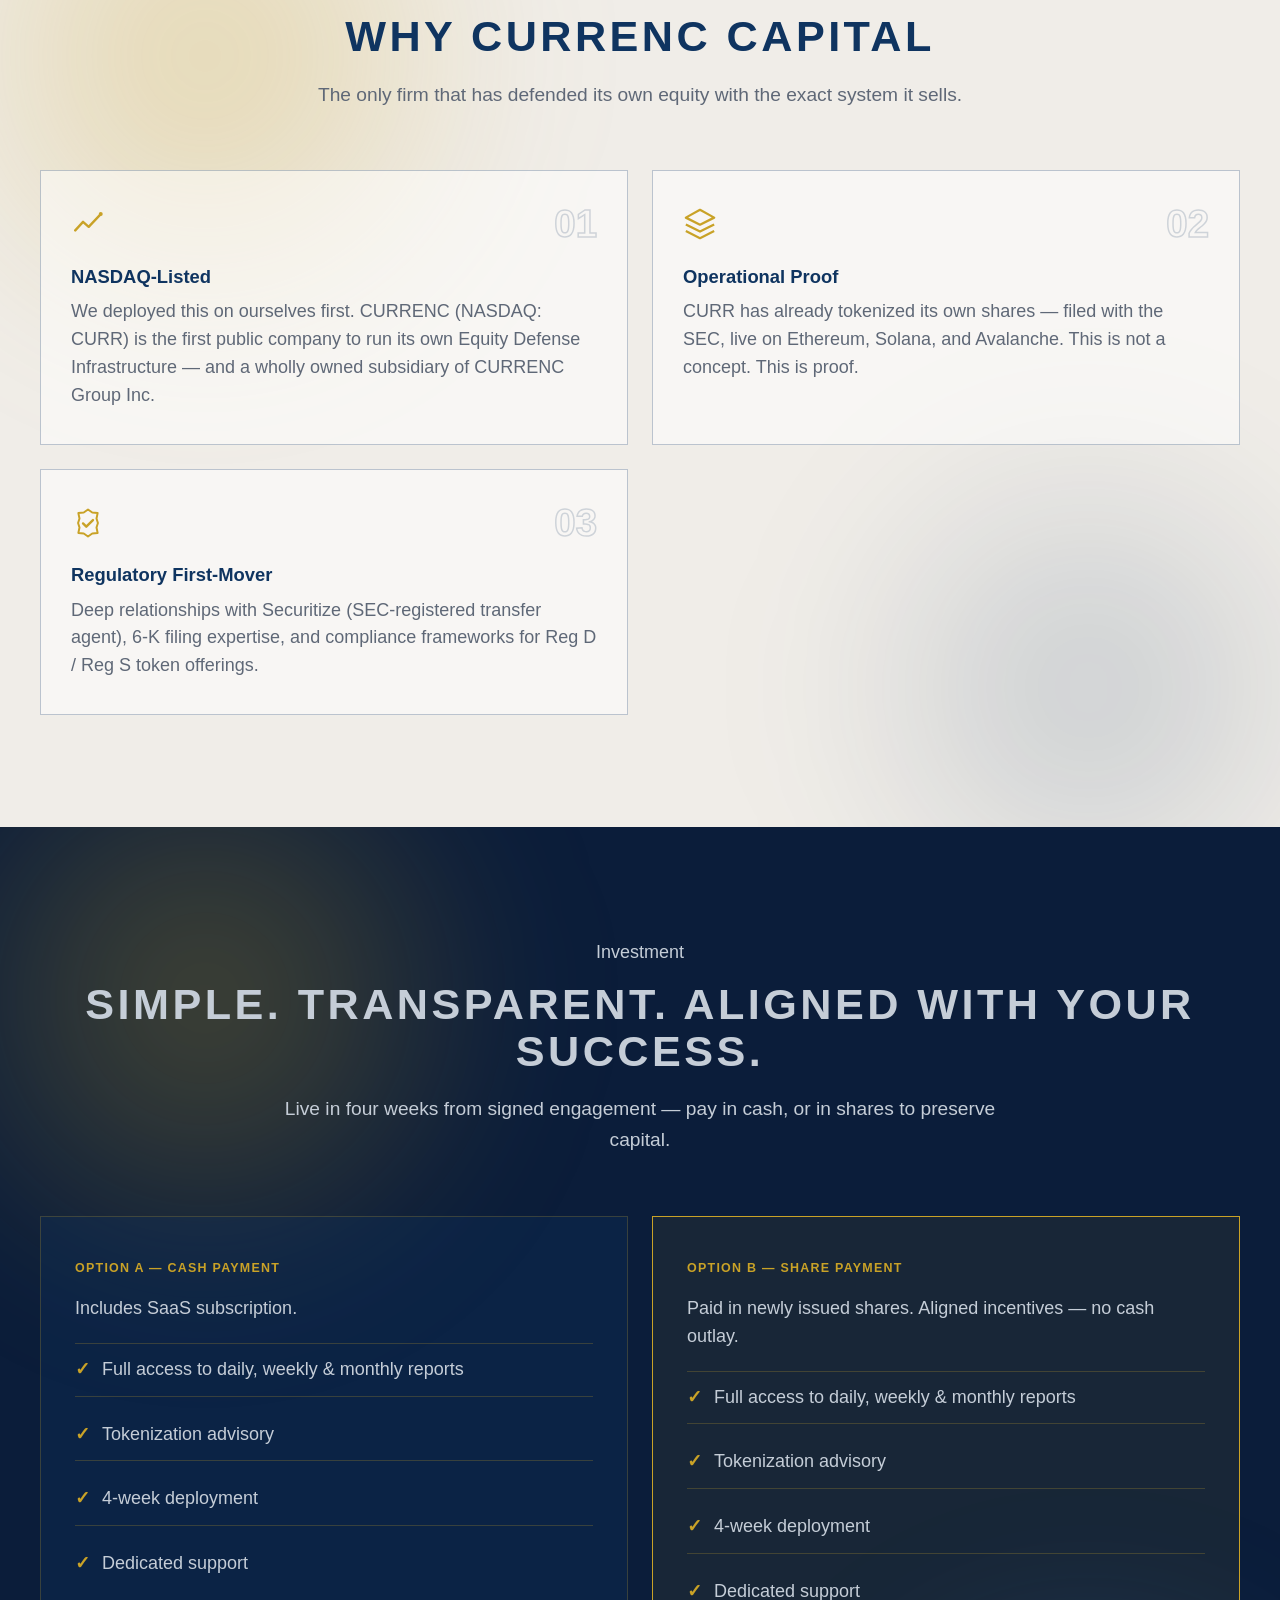
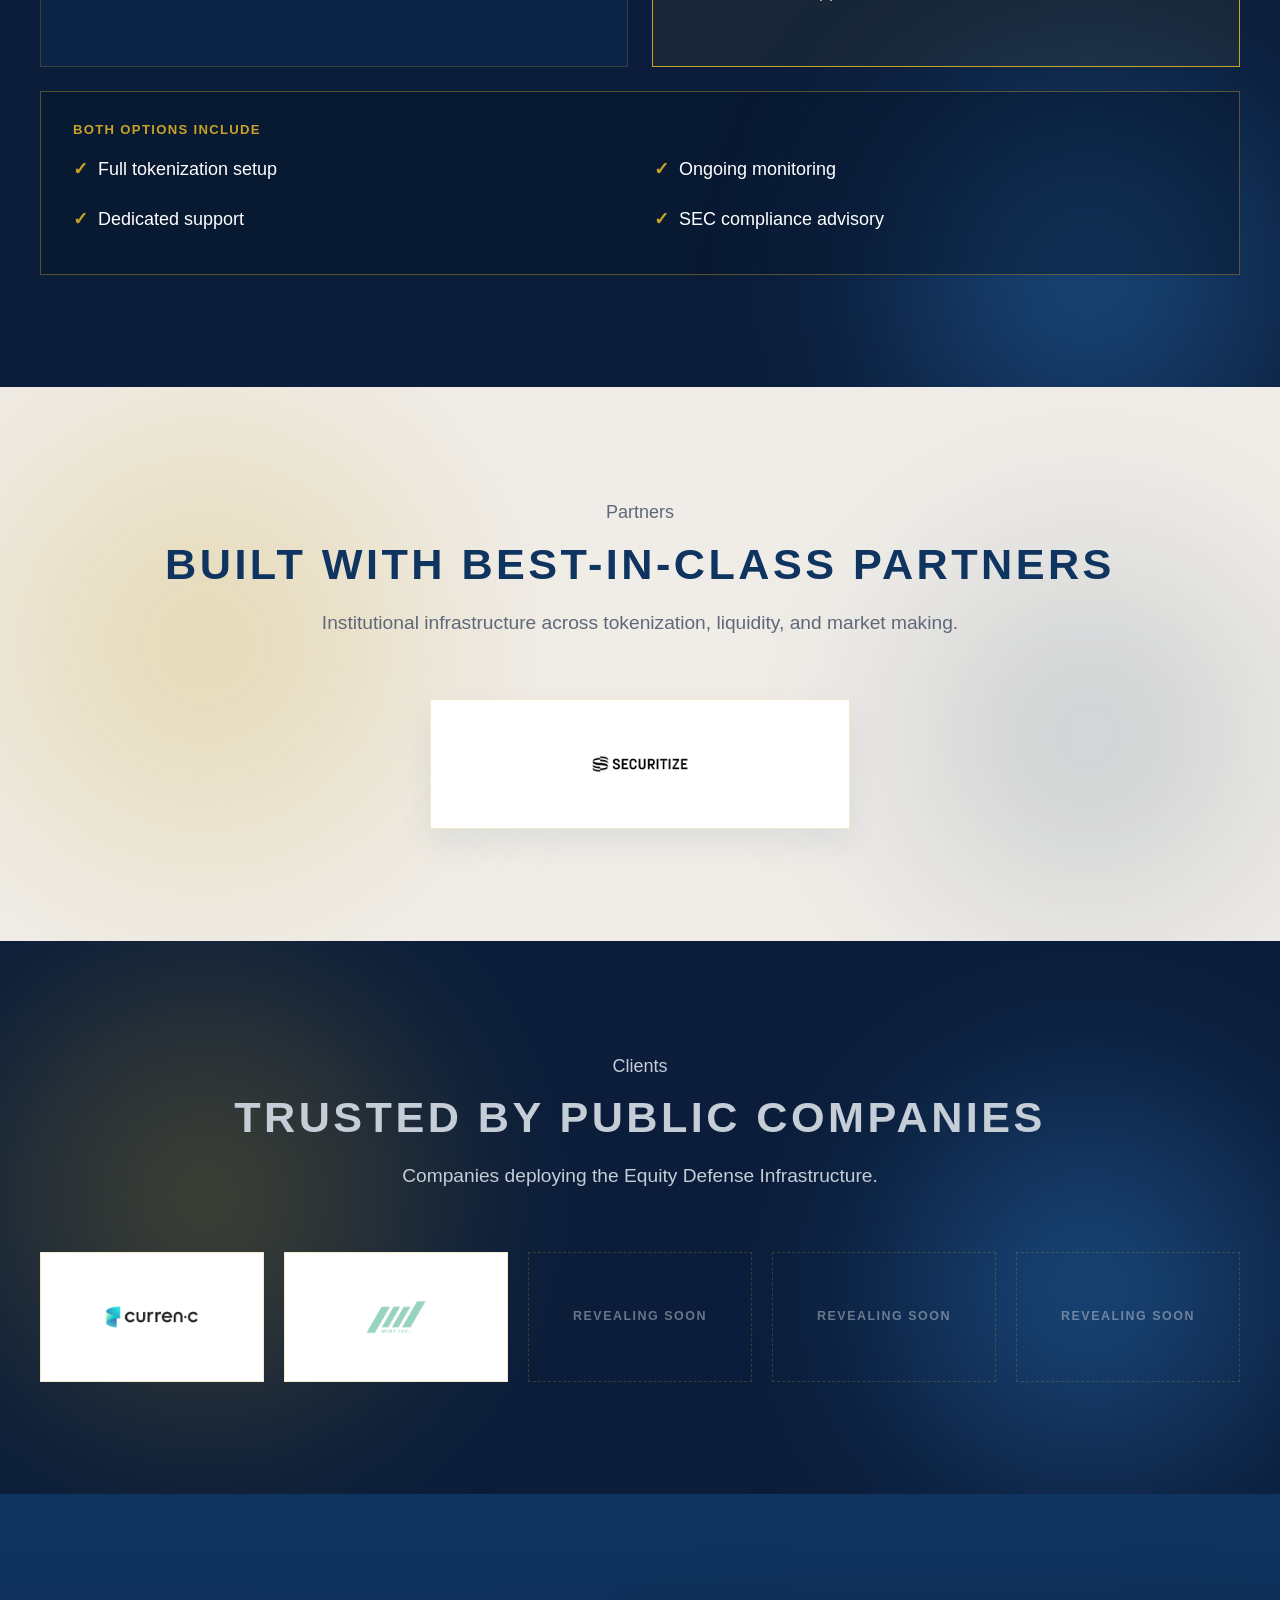
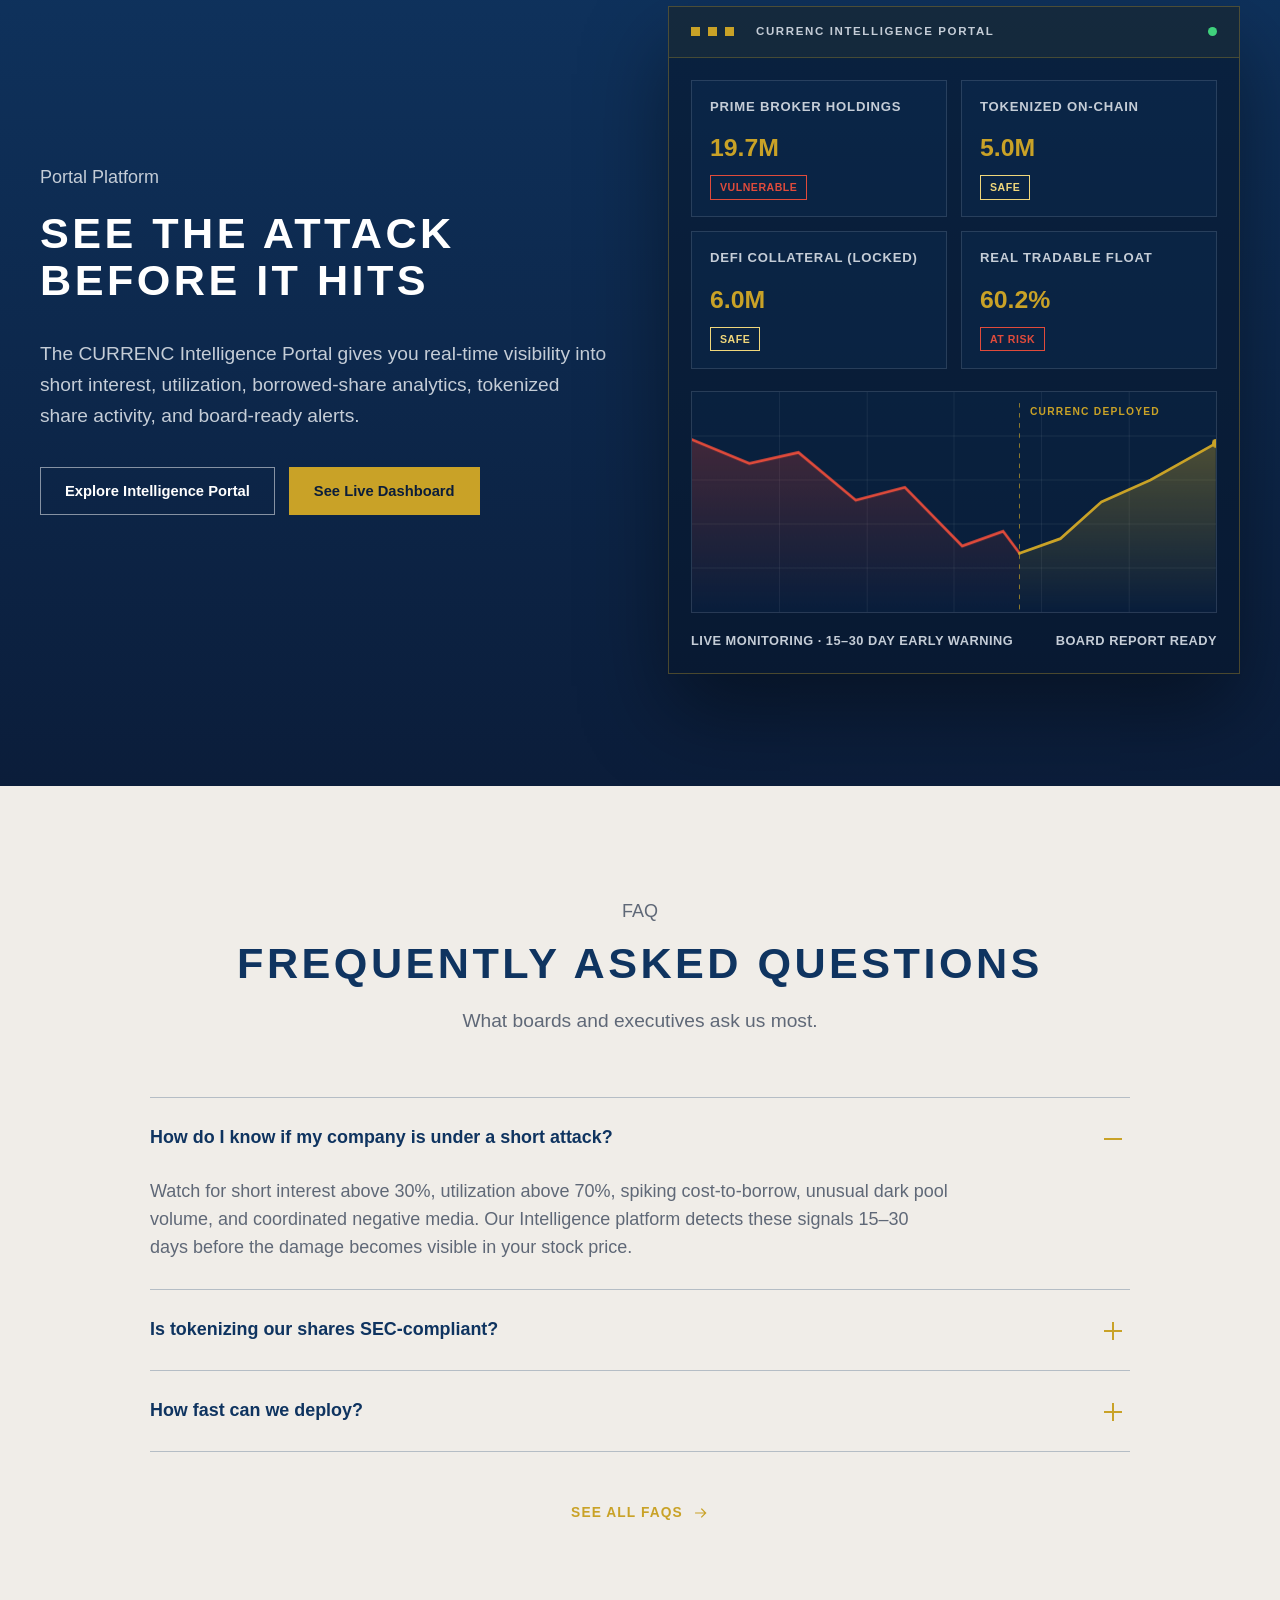
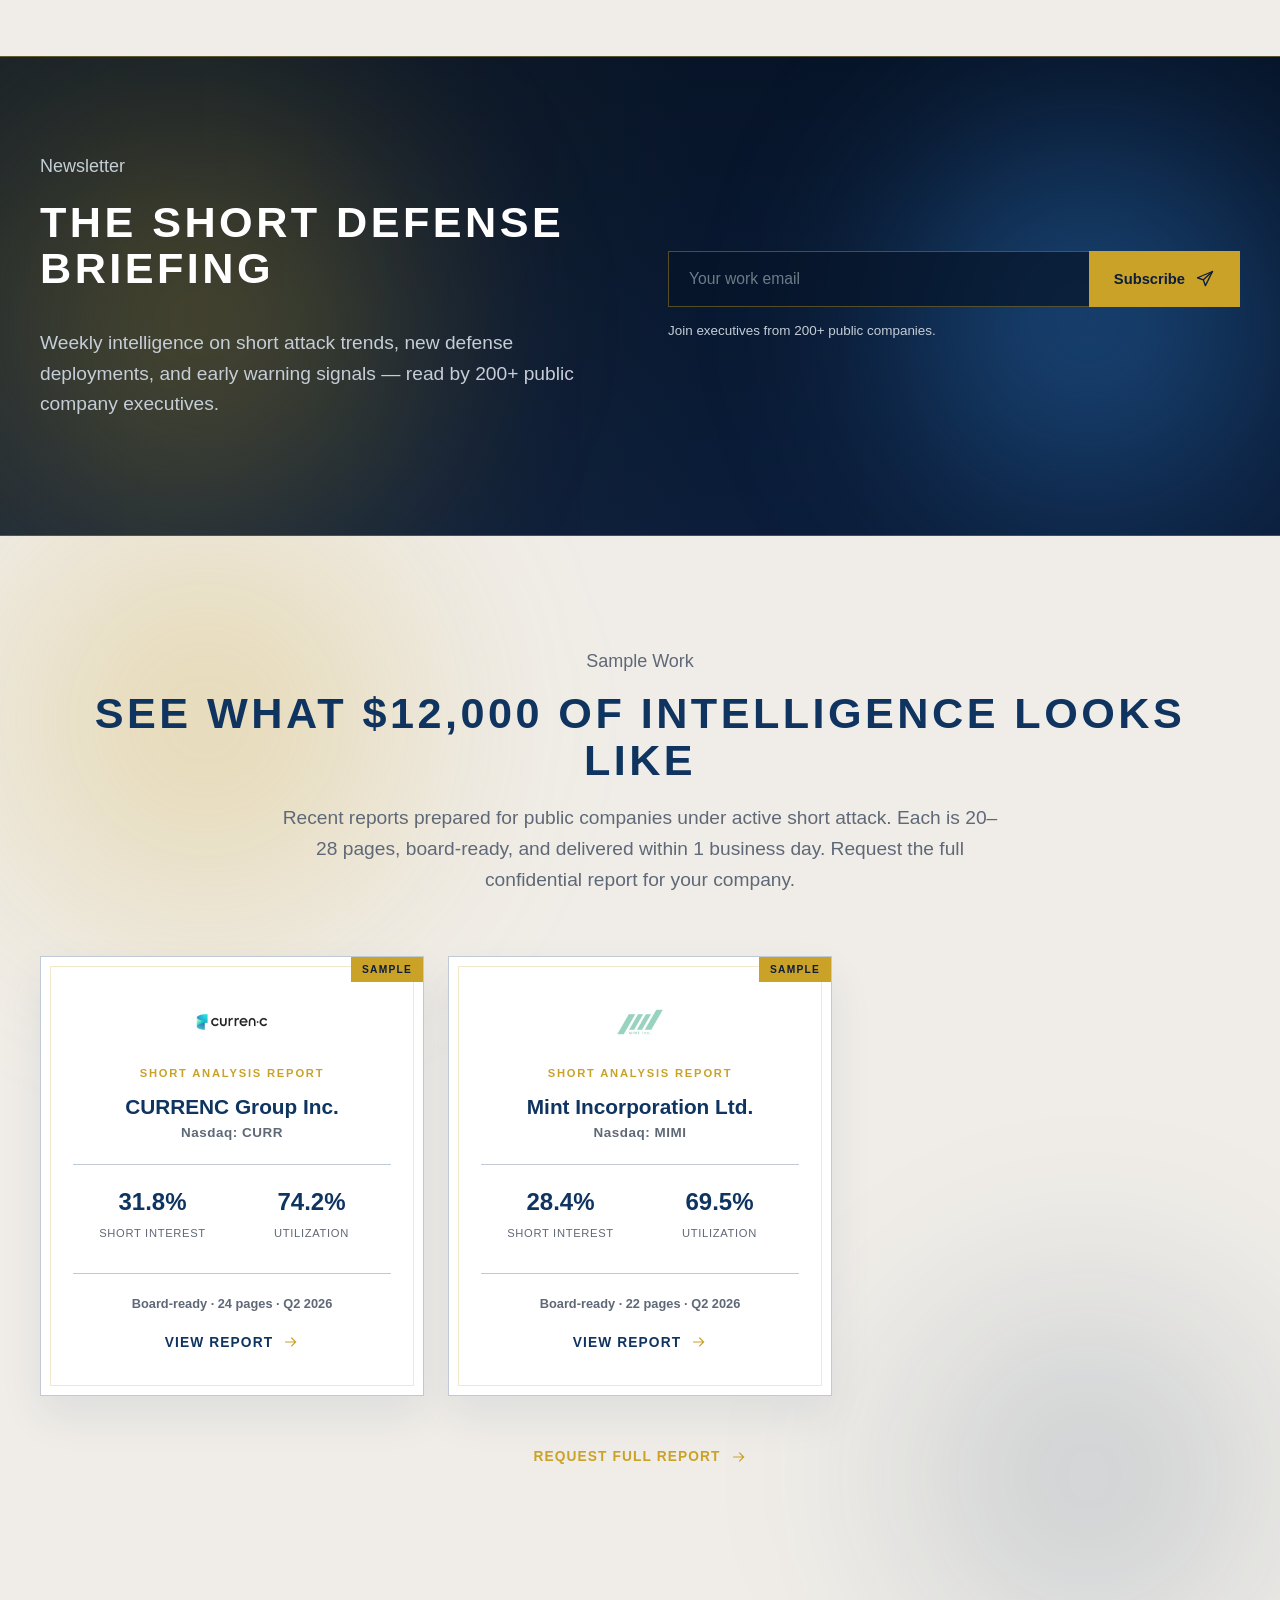
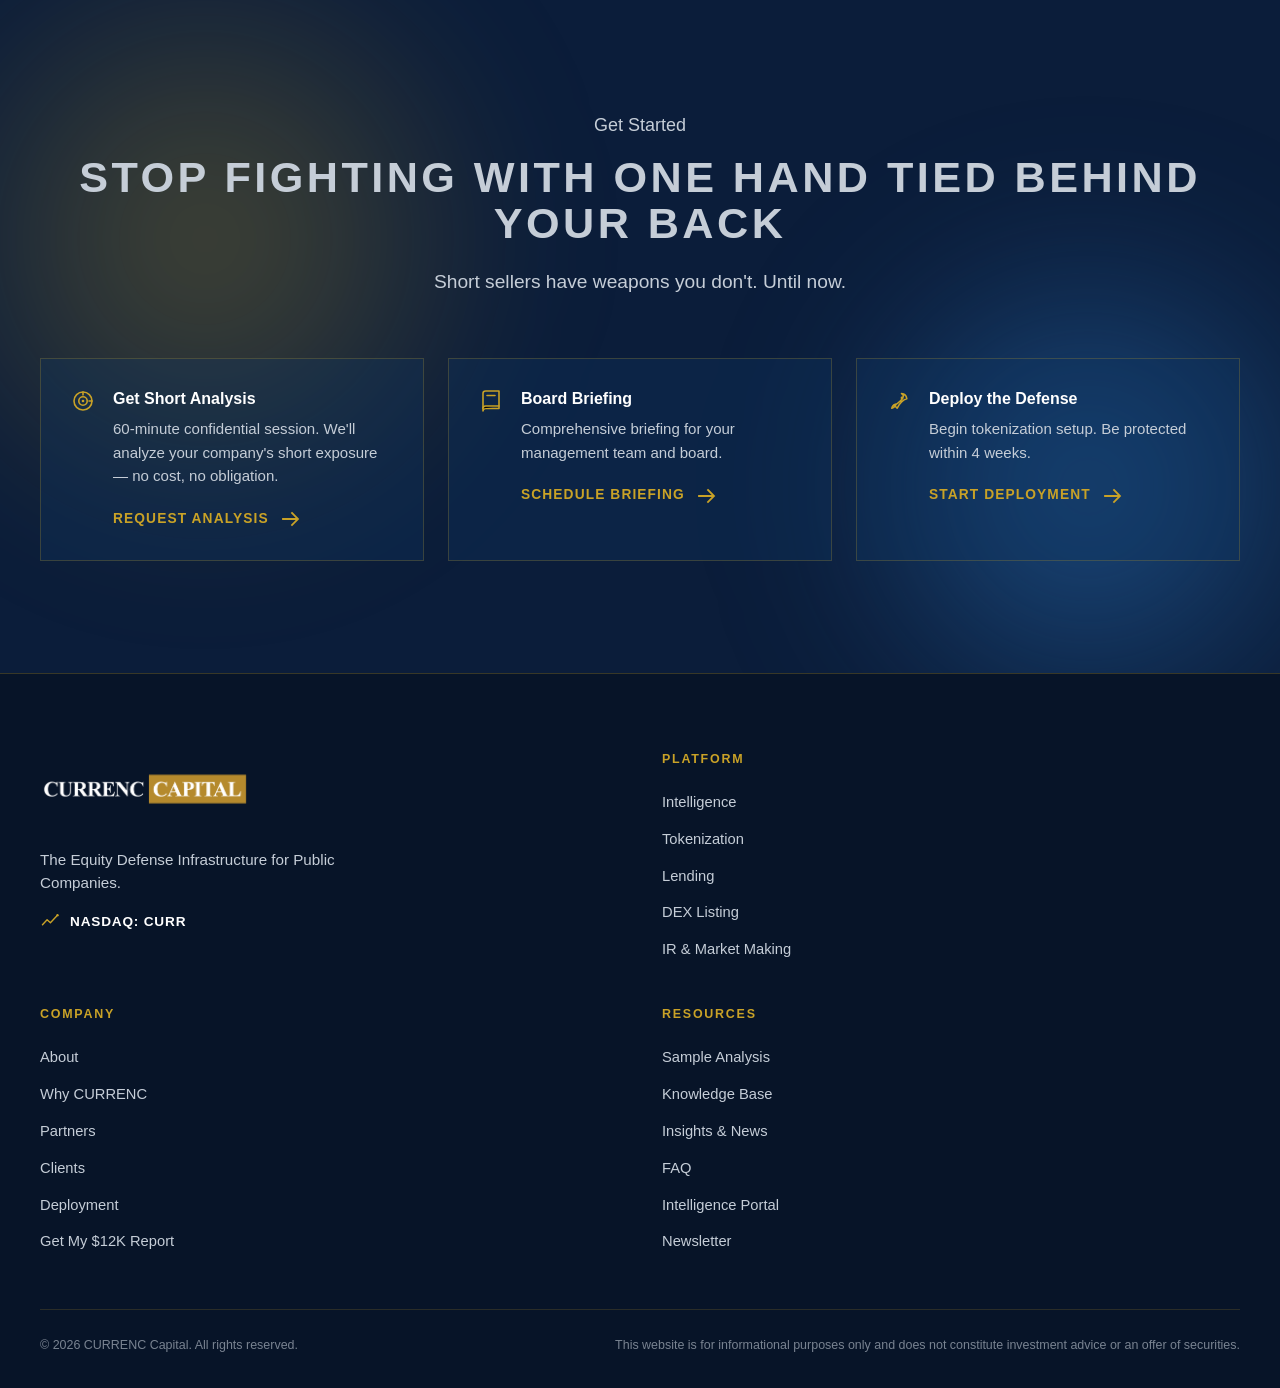
==== commit 01a0321b: "Add files via upload full upload" ====
--- a/index.html
+++ b/index.html
@@ -8,7 +8,7 @@
       name="description"
       content="CURRENC Capital provides Equity Defense Infrastructure for public companies facing short seller attacks. Intelligence, Tokenization, Lending, DEX Listing, and IR &amp; Market Making."
     />
-    <link rel="stylesheet" href="./styles.css?v=20260710j" />
+    <link rel="stylesheet" href="./styles.css?v=20260710t" />
   </head>
   <body>
     <svg class="icon-sprite" aria-hidden="true" focusable="false">
@@ -552,11 +552,8 @@
             <h2 data-i18n="home.partners.002">BUILT WITH BEST-IN-CLASS PARTNERS</h2>
             <p data-i18n="home.partners.003" class="section-subtitle">Institutional infrastructure across tokenization, liquidity, and market making.</p>
           </div>
-          <div class="logo-strip">
+          <div class="logo-strip solo">
             <div class="logo-tile"><img src="./Resources/securitize.png" alt="Securitize" /></div>
-            <div class="logo-tile"><img src="./Resources/jumpTrading.png" alt="Jump Trading" /></div>
-            <div class="logo-tile placeholder"><span data-i18n="home.partners.004">Partner Logo</span></div>
-            <div class="logo-tile placeholder"><span data-i18n="home.partners.005">Partner Logo</span></div>
           </div>
         </div>
       </section>
@@ -573,9 +570,9 @@
           <div class="logo-strip five">
             <div class="logo-tile"><img src="./Resources/currenc.png" alt="CURRENC Group Inc." /></div>
             <div class="logo-tile"><img src="./Resources/mimi.png" alt="Mint Incorporation Ltd." /></div>
-            <div class="logo-tile placeholder"><span data-i18n="home.clients.004">Client Logo</span></div>
-            <div class="logo-tile placeholder"><span data-i18n="home.clients.005">Client Logo</span></div>
-            <div class="logo-tile placeholder"><span data-i18n="home.clients.006">Client Logo</span></div>
+            <div class="logo-tile placeholder"><span data-i18n="home.clients.004">Revealing Soon</span></div>
+            <div class="logo-tile placeholder"><span data-i18n="home.clients.005">Revealing Soon</span></div>
+            <div class="logo-tile placeholder"><span data-i18n="home.clients.006">Revealing Soon</span></div>
           </div>
         </div>
       </section>
@@ -714,23 +711,23 @@
                 <li data-i18n="home.analysis.009"><strong>74.2%</strong><span>Utilization</span></li>
               </ul>
               <span data-i18n="home.analysis.010" class="tomb-foot">Board-ready · 24 pages · Q2 2026</span>
-              <a class="card-link" href="./short-analysis.html">Request Full Report<svg class="icon" aria-hidden="true"><use href="#icon-arrow-right"></use></svg></a>
+              <a class="card-link" href="./Resources/CURR_Comprehensive_Analysis_pdf.pdf" target="_blank" rel="noopener">View Report<svg class="icon" aria-hidden="true"><use href="#icon-arrow-right"></use></svg></a>
             </article>
             <article class="tombstone">
               <span data-i18n="home.analysis.011" class="tomb-badge">Sample</span>
               <div class="tomb-logo"><img src="./Resources/mimi.png" alt="Mint Incorporation Ltd." /></div>
               <span data-i18n="home.analysis.012" class="tomb-kicker">Short Analysis Report</span>
               <h3 data-i18n="home.analysis.013">Mint Incorporation Ltd.</h3>
-              <p data-i18n="home.analysis.014" class="tomb-sub">MINT Inc.</p>
+              <p data-i18n="home.analysis.014" class="tomb-sub">Nasdaq: MIMI</p>
               <ul class="tomb-metrics">
                 <li data-i18n="home.analysis.015"><strong>28.4%</strong><span>Short Interest</span></li>
                 <li data-i18n="home.analysis.016"><strong>69.5%</strong><span>Utilization</span></li>
               </ul>
               <span data-i18n="home.analysis.017" class="tomb-foot">Board-ready · 22 pages · Q2 2026</span>
-              <a class="card-link" href="./short-analysis.html">Request Full Report<svg class="icon" aria-hidden="true"><use href="#icon-arrow-right"></use></svg></a>
+              <a class="card-link" href="./Resources/MIMI_Comprehensive_Analysis_pdf.pdf" target="_blank" rel="noopener">View Report<svg class="icon" aria-hidden="true"><use href="#icon-arrow-right"></use></svg></a>
             </article>
           </div>
-          <p class="section-cta-note" style="text-align:center; margin-top:32px;"><a data-i18n="home.analysis.025" class="card-link" href="./sample-reports.html">See all sample reports<svg class="icon" aria-hidden="true"><use href="#icon-arrow-right"></use></svg></a></p>
+          <p class="section-cta-note" style="text-align:center; margin-top:32px;"><a data-i18n="home.analysis.025" class="card-link" href="./short-analysis.html">Request Full Report<svg class="icon" aria-hidden="true"><use href="#icon-arrow-right"></use></svg></a></p>
         </div>
       </section>
 
@@ -817,8 +814,8 @@
       </div>
     </footer>
 
-    <script src="./translations.js?v=20260710j"></script>
-    <script src="./i18n.js?v=20260710j"></script>
-    <script src="./script.js?v=20260710j"></script>
+    <script src="./translations.js?v=20260710t"></script>
+    <script src="./i18n.js?v=20260710t"></script>
+    <script src="./script.js?v=20260710t"></script>
   </body>
 </html>
--- a/styles.css
+++ b/styles.css
@@ -1038,32 +1038,25 @@
 
 /* Hero — two-column split with animated gold-token visual */
 .token-enhanced .token-hero-split .page-hero-num { display: none; }
-.token-enhanced .hero-split-grid { display: grid; grid-template-columns: minmax(0, 1.05fr) minmax(0, 0.95fr); gap: 40px; align-items: center; }
-.token-enhanced .hero-split-visual { display: flex; justify-content: center; }
-.token-enhanced .token-coin-svg { width: 100%; max-width: 480px; height: auto; overflow: visible; }
-.token-enhanced .tk-glow { animation: tkGlowPulse 6s ease-in-out infinite; }
-.token-enhanced .tk-orbit { transform-origin: 260px 190px; animation: tkOrbit 36s linear infinite; }
-.token-enhanced .tk-orbit-ring { fill: none; stroke: rgba(201, 162, 39, 0.28); stroke-width: 1; stroke-dasharray: 3 8; }
-.token-enhanced .tk-node { fill: var(--accent-bright); }
-.token-enhanced .tk-node.dim { fill: var(--accent); }
-.token-enhanced .tk-coin { animation: tkFloat 7s ease-in-out infinite; }
-.token-enhanced .tk-coin-highlight { fill: rgba(255, 255, 255, 0.14); }
-.token-enhanced .tk-tick-ring { fill: none; stroke: rgba(201, 162, 39, 0.45); stroke-width: 1; stroke-dasharray: 2 7; }
-.token-enhanced .tk-center-icon { color: var(--accent-bright); }
-.token-enhanced .tk-cert-body { fill: rgba(255, 255, 255, 0.07); stroke: rgba(201, 162, 39, 0.55); stroke-width: 1.4; }
-.token-enhanced .tk-cert-line { stroke: rgba(255, 255, 255, 0.4); stroke-width: 2; stroke-linecap: round; }
-.token-enhanced .tk-cert-seal { fill: none; stroke: var(--accent); stroke-width: 1.4; }
-.token-enhanced .tk-drift { animation: tkDrift 5.5s ease-in-out infinite; }
-.token-enhanced .tk-drift.d2 { animation-delay: 1.8s; }
-.token-enhanced .tk-drift.d3 { animation-delay: 3.6s; }
-@keyframes tkOrbit { to { transform: rotate(360deg); } }
-@keyframes tkFloat { 0%, 100% { transform: translateY(0); } 50% { transform: translateY(-9px); } }
+.token-enhanced .hero-split-grid { display: grid; grid-template-columns: minmax(0, 0.82fr) minmax(0, 1.18fr); gap: 40px; align-items: center; }
+.token-enhanced .hero-split-visual { position: relative; margin: 0; }
+.token-enhanced .hero-split-visual::before {
+  content: ""; position: absolute; inset: -20% -12%; z-index: 0;
+  background: radial-gradient(closest-side, rgba(201, 162, 39, 0.3), transparent 72%);
+  filter: blur(14px); animation: intelGlowPulse 6s ease-in-out infinite;
+}
+.token-enhanced .token-hero-image {
+  position: relative; z-index: 1; display: block;
+  width: 122%; max-width: 122%; height: auto;
+  margin: -4% -10% -4% 0;
+  filter: drop-shadow(0 40px 80px rgba(0, 0, 0, 0.6));
+}
 @keyframes tkGlowPulse { 0%, 100% { opacity: 0.7; } 50% { opacity: 1; } }
 @keyframes tkDrift { 0% { transform: translateX(0); opacity: 0; } 12% { opacity: 0.9; } 70% { opacity: 0.9; } 100% { transform: translateX(84px); opacity: 0; } }
 @media (max-width: 900px) {
   .token-enhanced .hero-split-grid { grid-template-columns: 1fr; }
-  .token-enhanced .hero-split-visual { order: 2; margin-top: 8px; }
-  .token-enhanced .token-coin-svg { max-width: 360px; }
+  .token-enhanced .hero-split-visual { order: -1; margin-bottom: 12px; }
+  .token-enhanced .token-hero-image { width: 100%; max-width: 100%; margin: 0 auto; }
 }
 
 /* Securitize Highlights — icon capability strip */
@@ -1111,8 +1104,21 @@
   .token-enhanced .token-bento .bento-feature { grid-column: auto; }
 }
 
-/* Securitize Partnership — light-touch stat icons */
-.token-enhanced .stats-band .stat-ic { display: block; margin: 0 auto 10px; width: 28px; height: 28px; color: var(--accent); }
+/* Securitize Partnership — centered logo endorsement + horizontal metrics + credential columns */
+.token-enhanced .token-partner-logo-heading { margin: 4px 0 0; padding: 0; border: 0; display: flex; justify-content: center; }
+.token-enhanced .token-partner-logo { width: 100%; max-width: 360px; height: auto; }
+.token-enhanced .token-partner-metrics { display: grid; grid-template-columns: repeat(3, minmax(0, 1fr)); margin-top: 12px; border: 1px solid var(--gold-line-soft); }
+.token-enhanced .token-metric { text-align: center; padding: 36px 28px; border-right: 1px solid var(--gold-line-soft); }
+.token-enhanced .token-metric:last-child { border-right: 0; }
+.token-enhanced .token-metric strong { display: block; color: var(--accent); font-size: 2.8rem; line-height: 1; margin-bottom: 12px; }
+.token-enhanced .token-metric span { display: block; color: var(--body-text); font-size: 0.94rem; line-height: 1.5; }
+.token-enhanced .token-partner-details { display: grid; grid-template-columns: 1fr 1fr; gap: 48px; margin-top: 56px; }
+@media (max-width: 720px) {
+  .token-enhanced .token-partner-metrics { grid-template-columns: 1fr; }
+  .token-enhanced .token-metric { border-right: 0; border-bottom: 1px solid var(--gold-line-soft); }
+  .token-enhanced .token-metric:last-child { border-bottom: 0; }
+  .token-enhanced .token-partner-details { grid-template-columns: 1fr; gap: 32px; }
+}
 
 /* Who Gains What — two-column benefit ledger */
 .token-enhanced .token-ledger { display: grid; grid-template-columns: 1fr auto 1fr; gap: 0 40px; align-items: start; }
@@ -1255,6 +1261,8 @@
 /* ============ PARTNERS / CLIENTS LOGO WALL ============ */
 .logo-strip { display: grid; grid-template-columns: repeat(4, minmax(0, 1fr)); gap: 20px; }
 .logo-strip.five { grid-template-columns: repeat(5, minmax(0, 1fr)); }
+.logo-strip.solo { display: flex; justify-content: center; }
+.logo-strip.solo .logo-tile { width: min(420px, 100%); }
 .logo-tile { display: grid; place-items: center; min-height: 130px; padding: 26px 28px; background: #fff; border: 1px solid var(--gold-line-soft); transition: transform 200ms ease, box-shadow 200ms ease; }
 .section-light .logo-tile { box-shadow: 0 14px 30px rgba(15, 52, 96, 0.08); }
 .logo-tile:hover { transform: translateY(-4px); box-shadow: 0 22px 44px rgba(0, 0, 0, 0.18); }
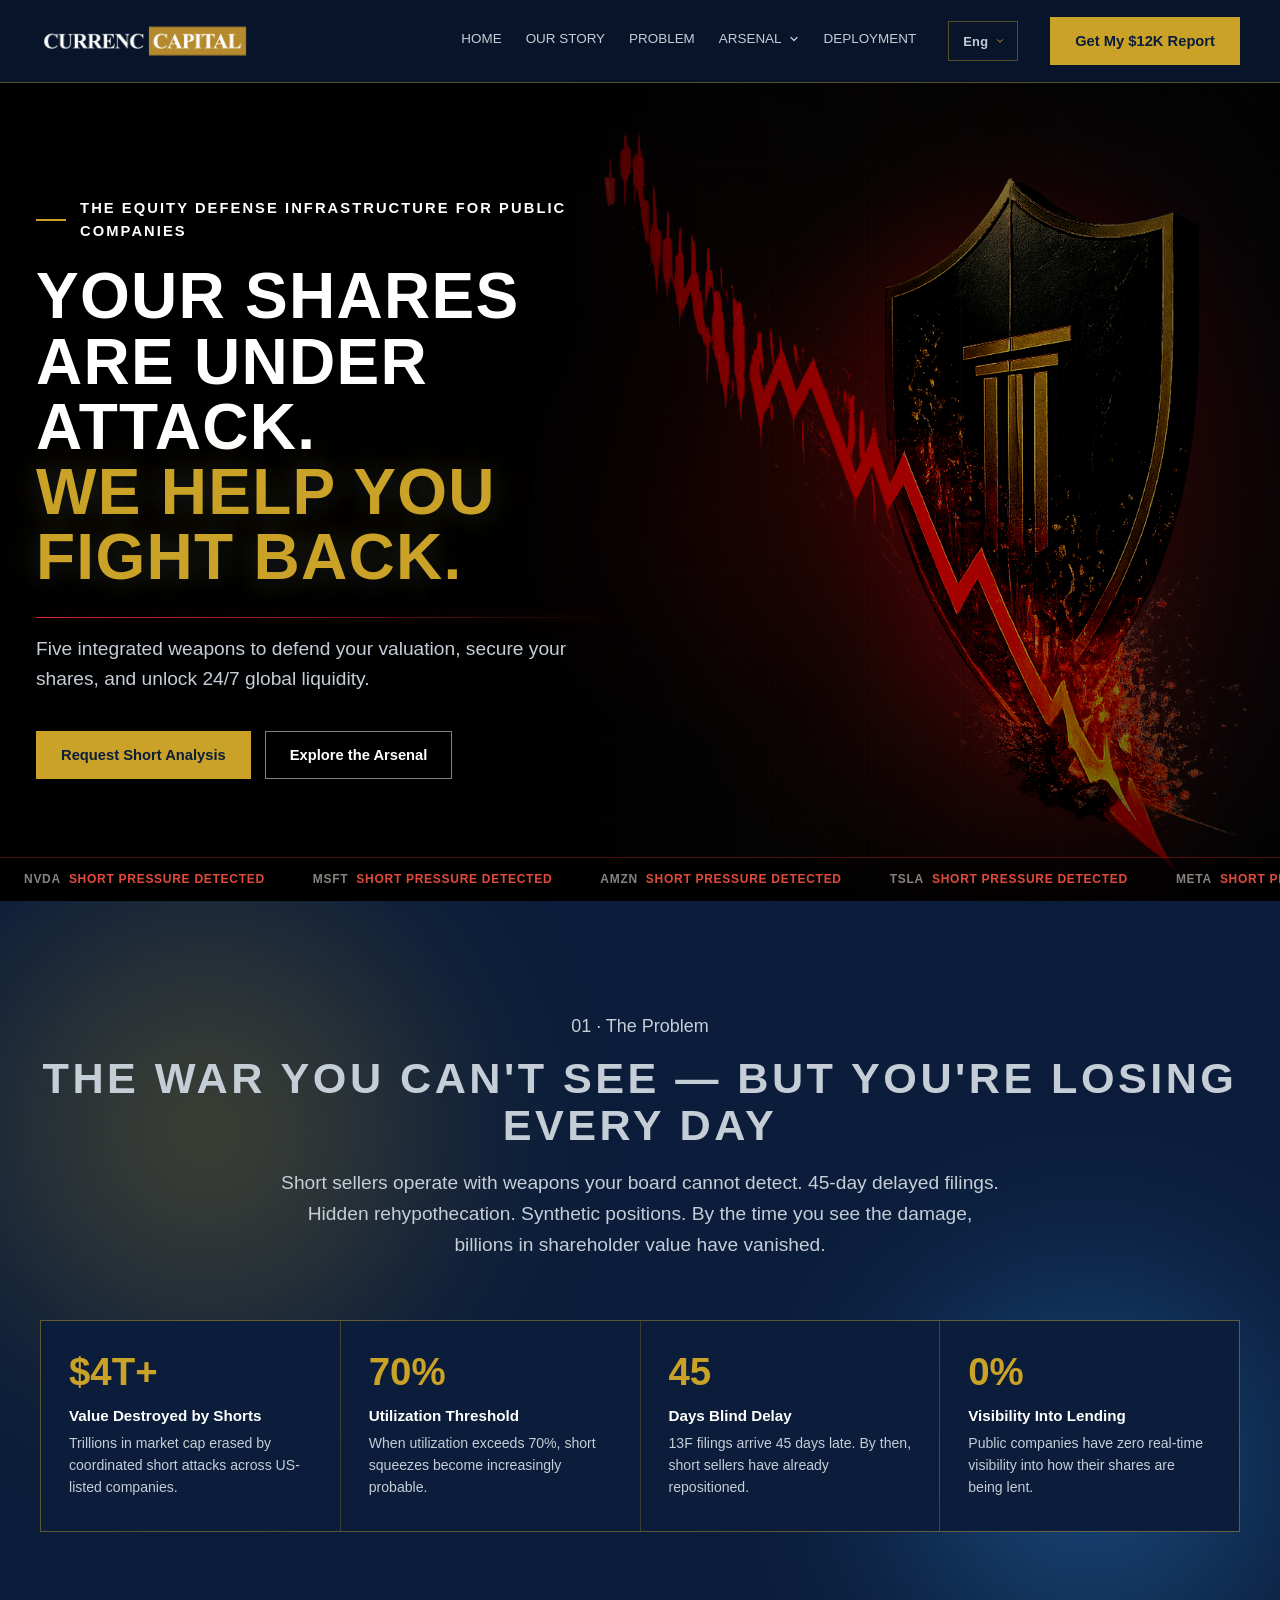
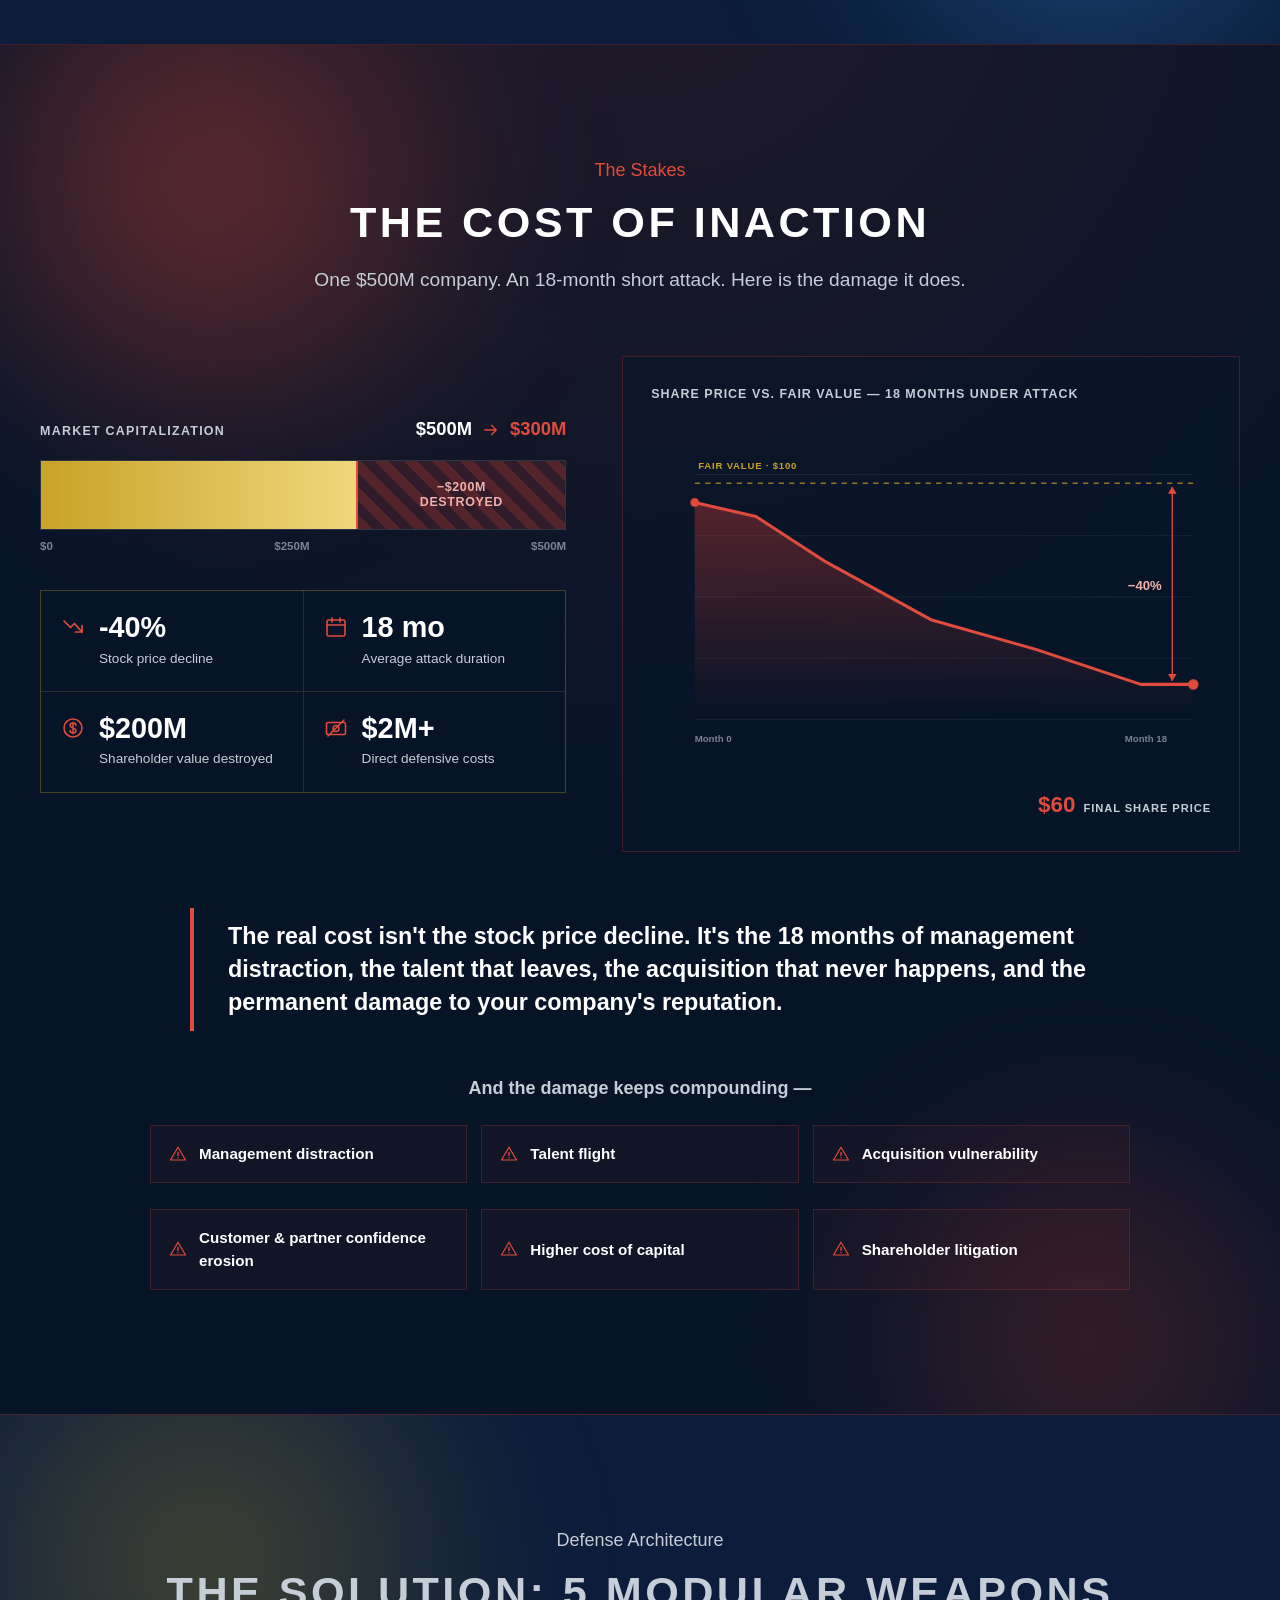
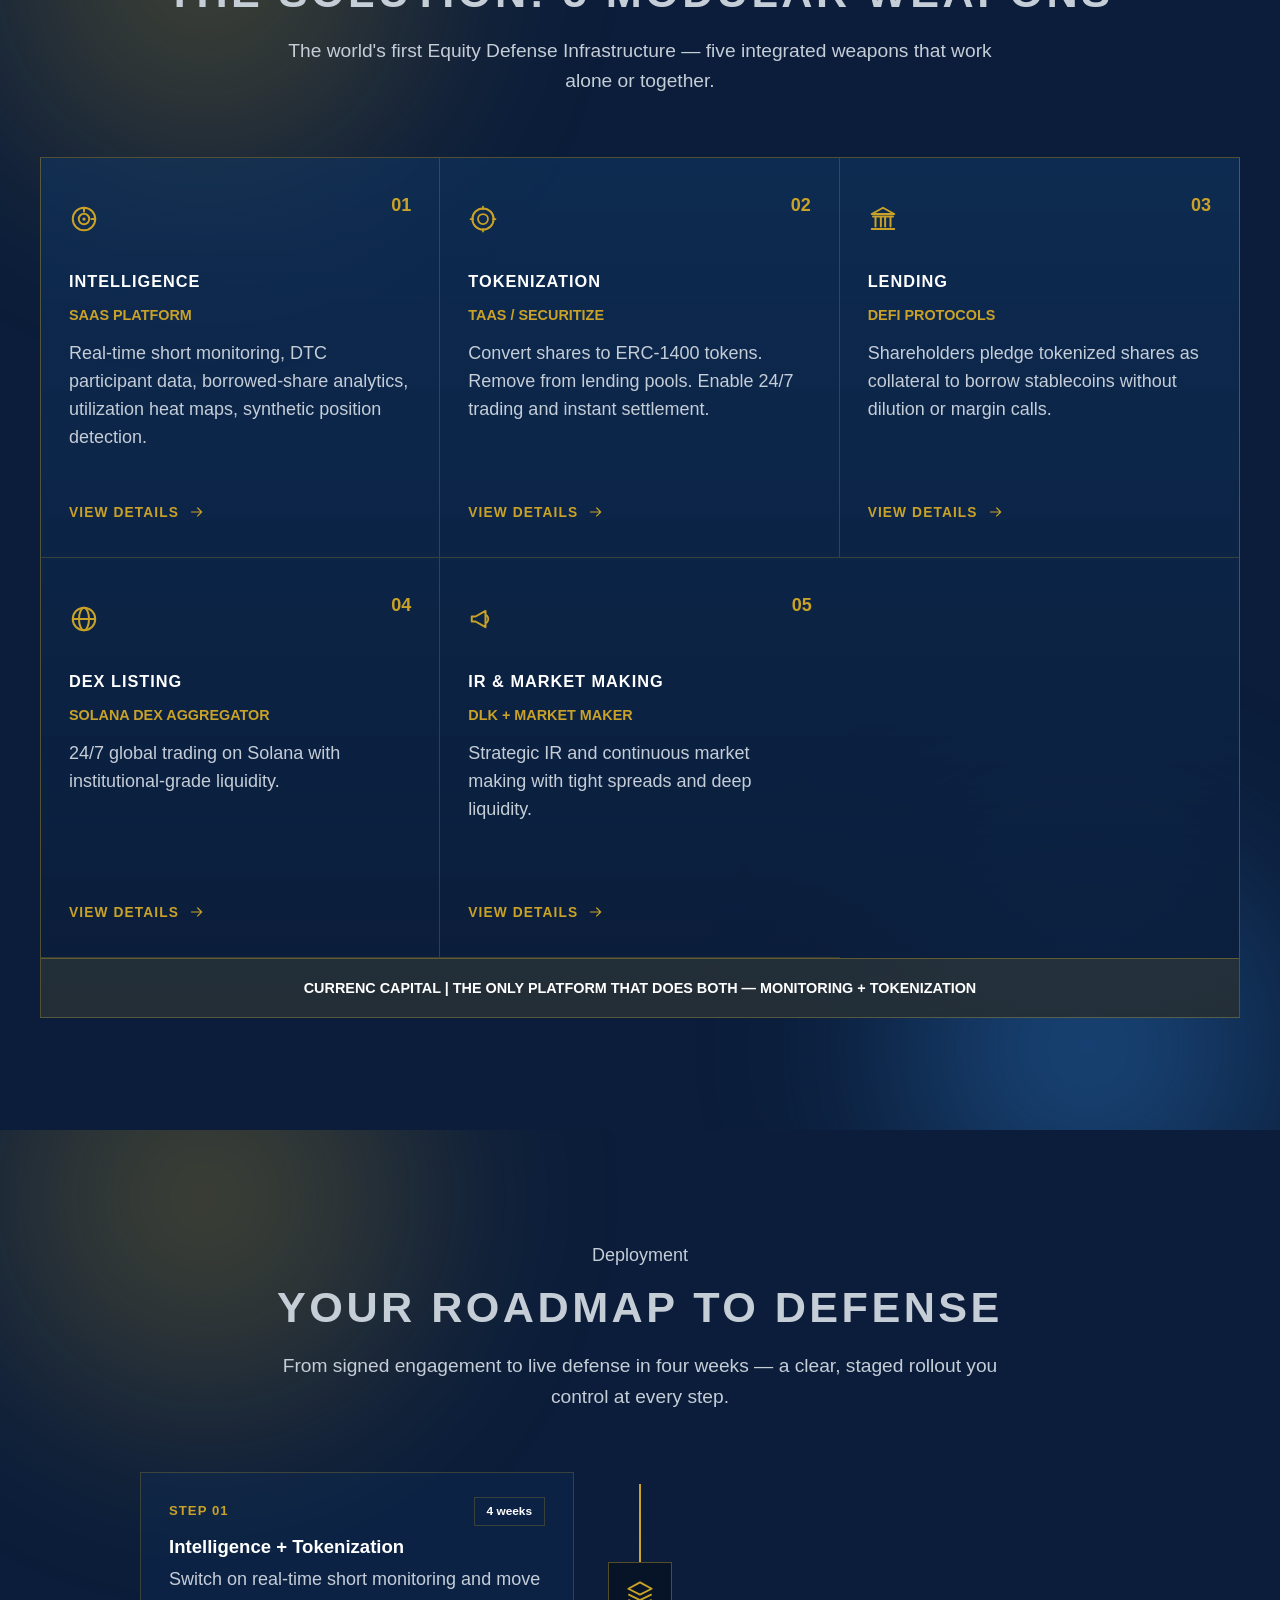
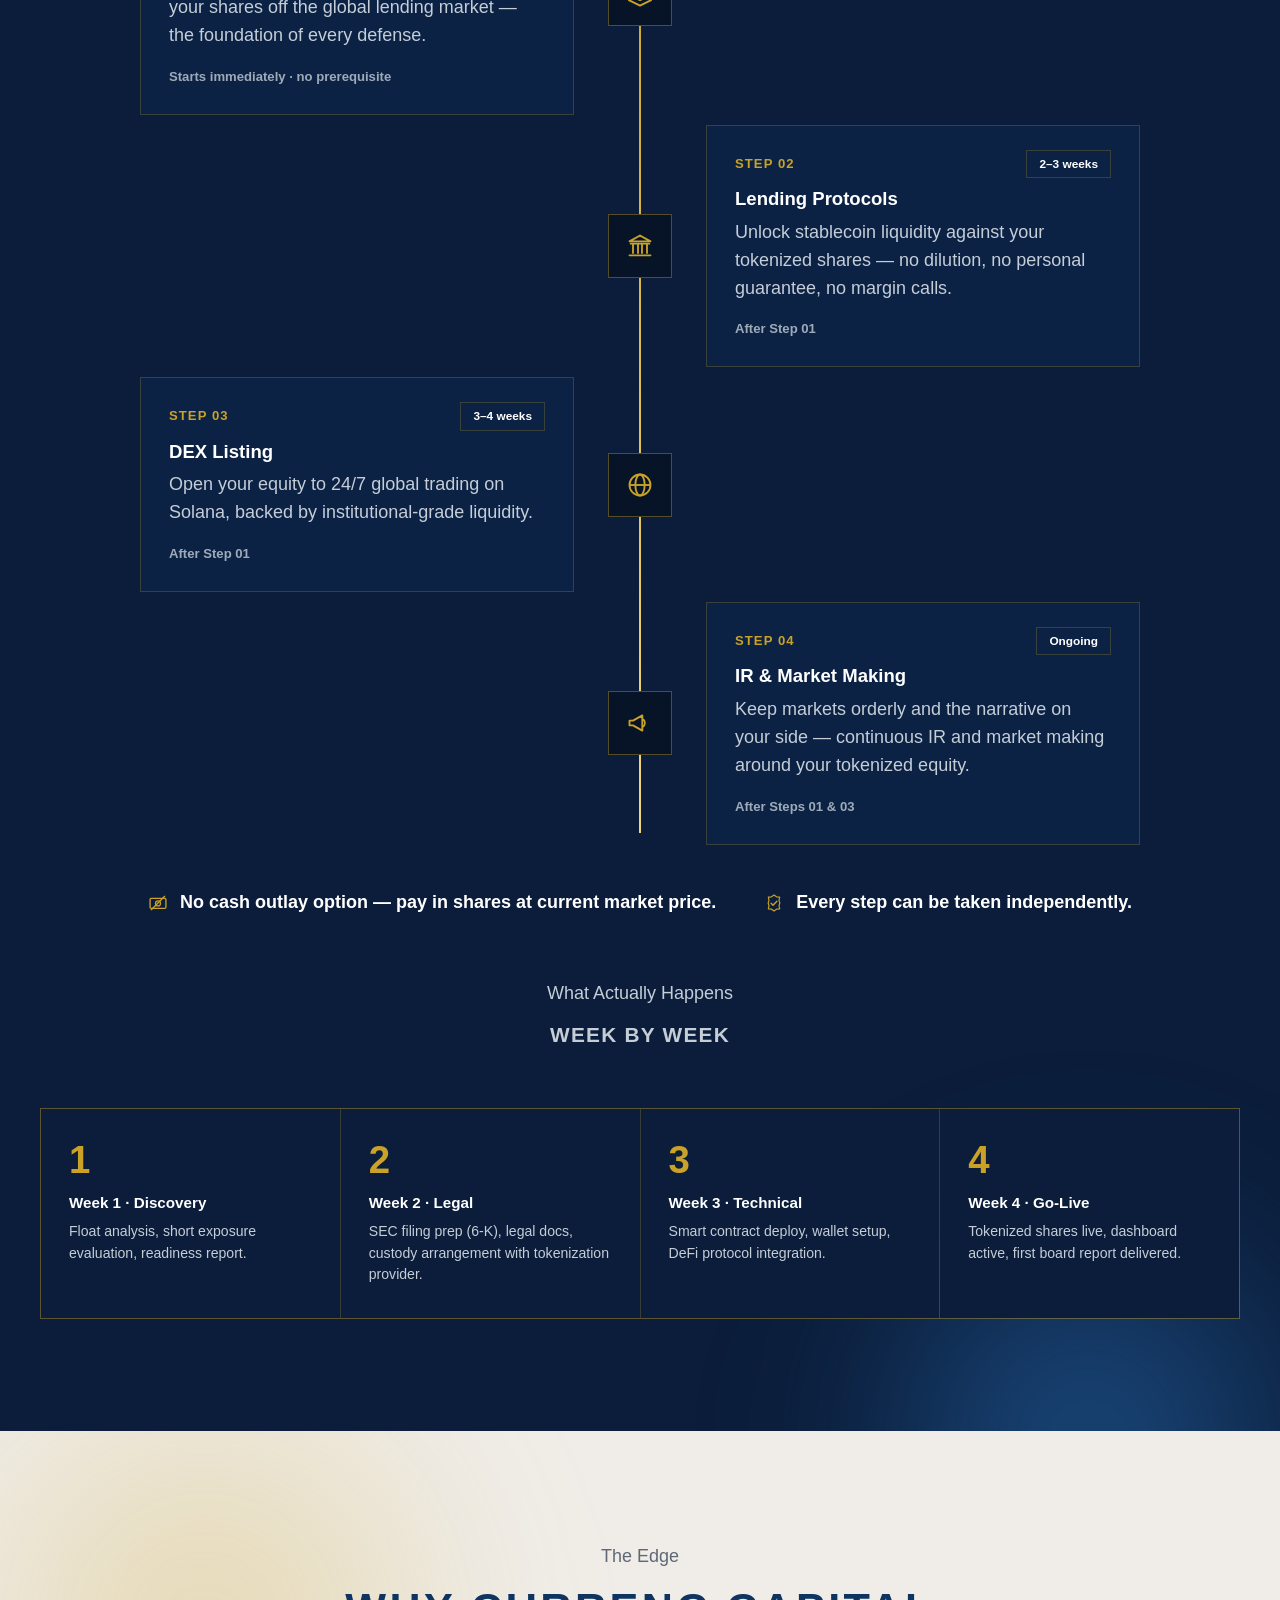
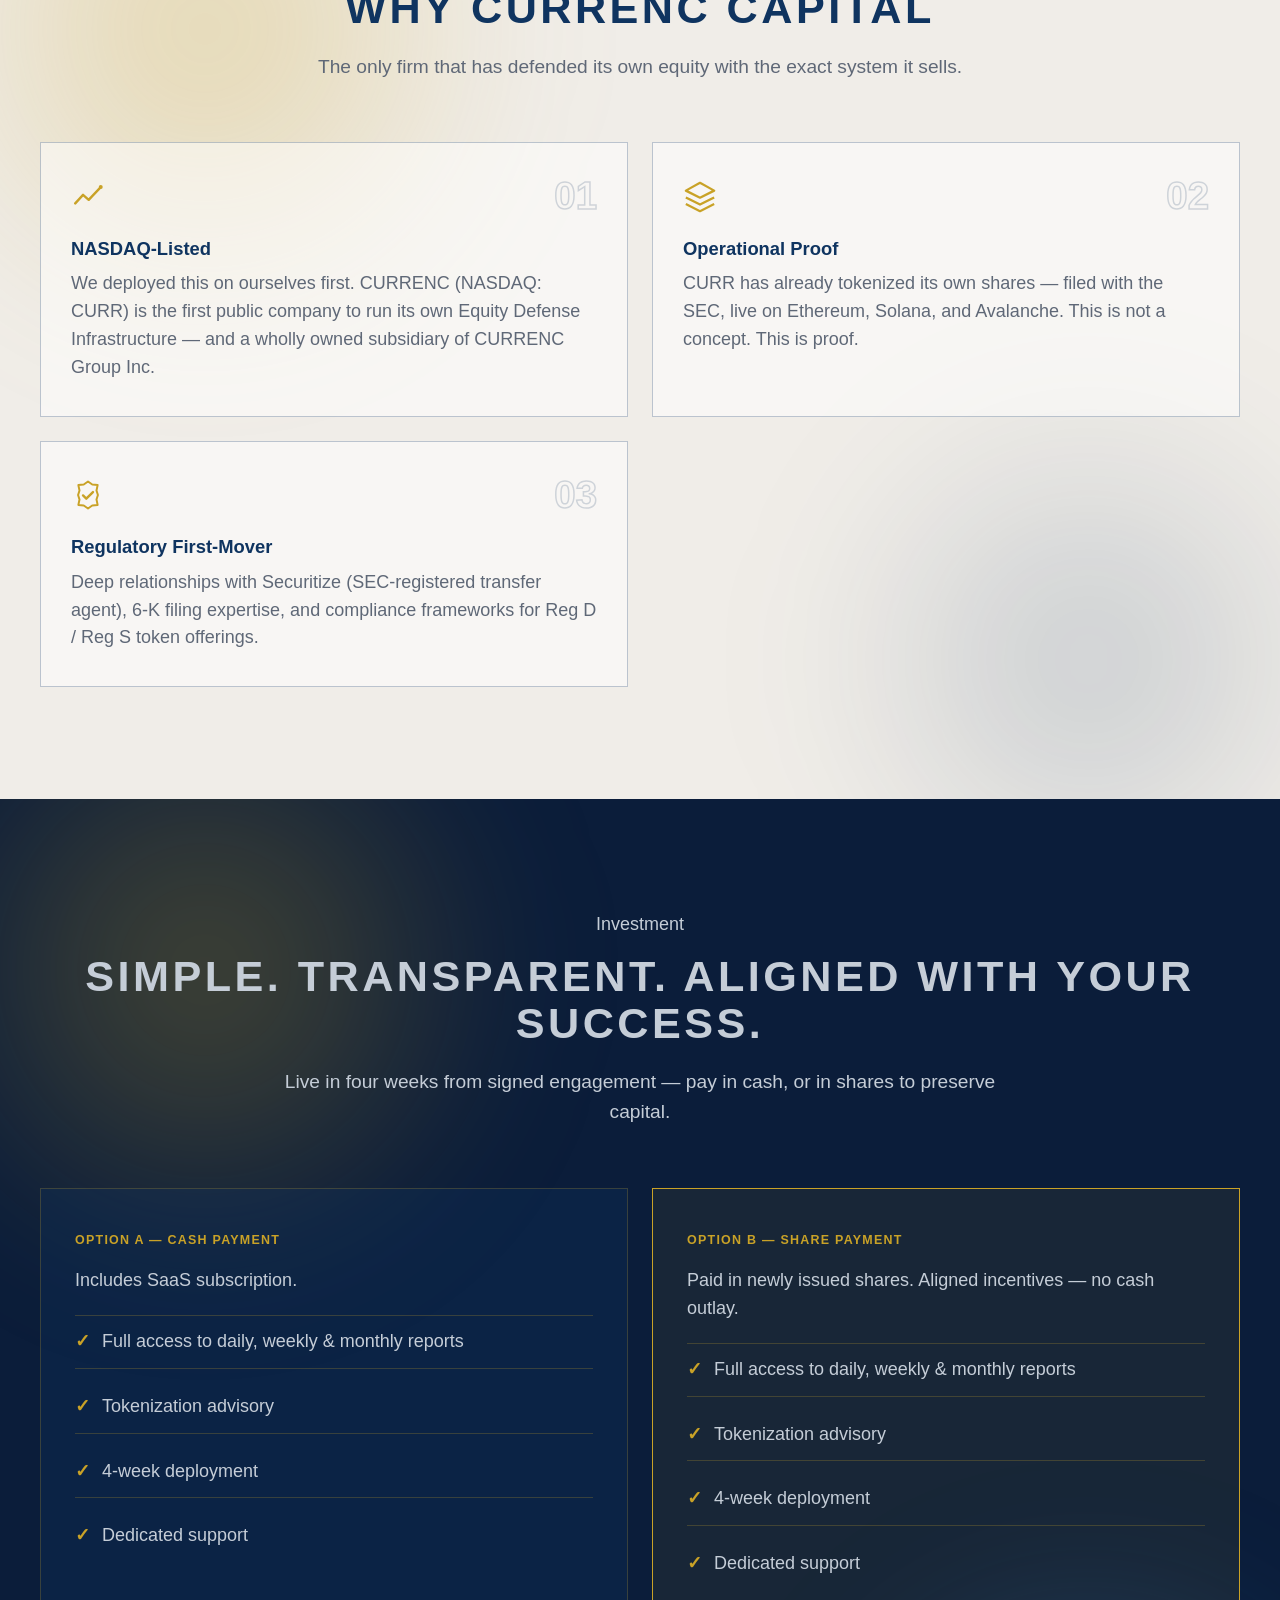
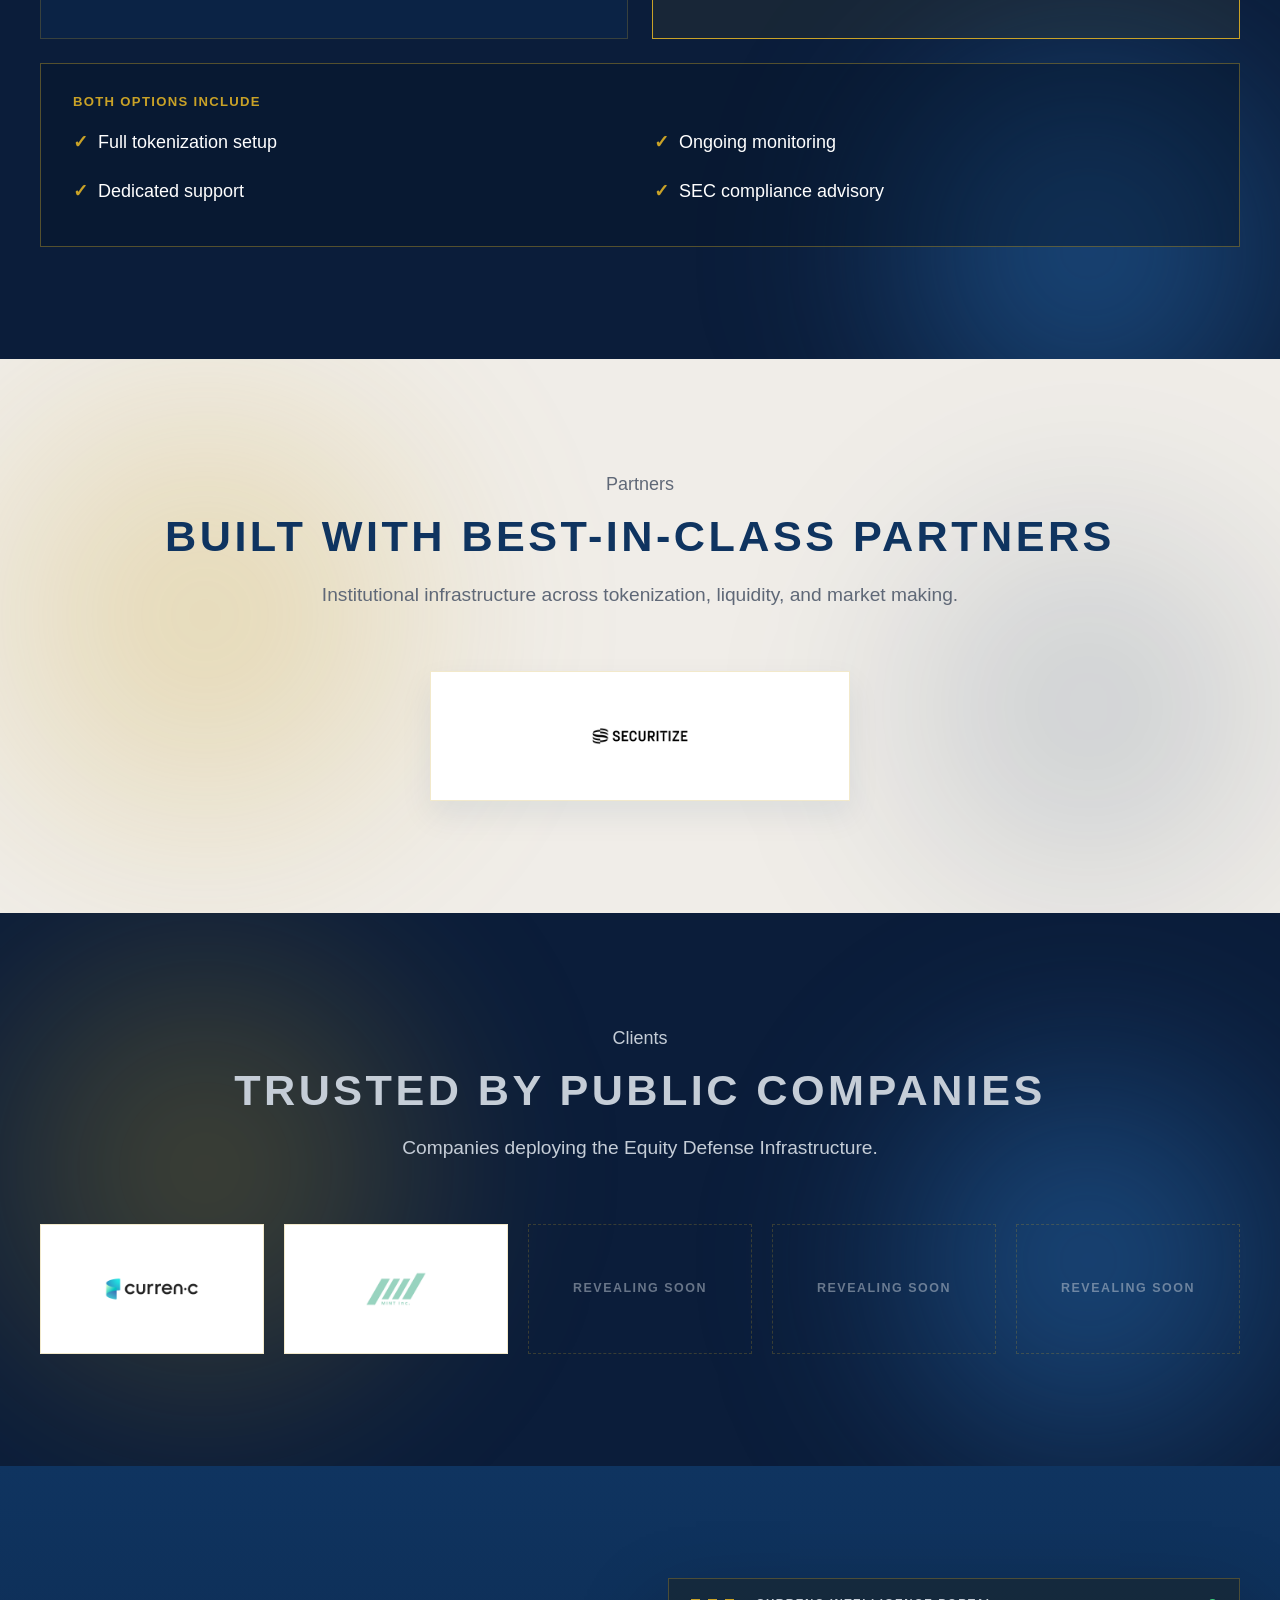
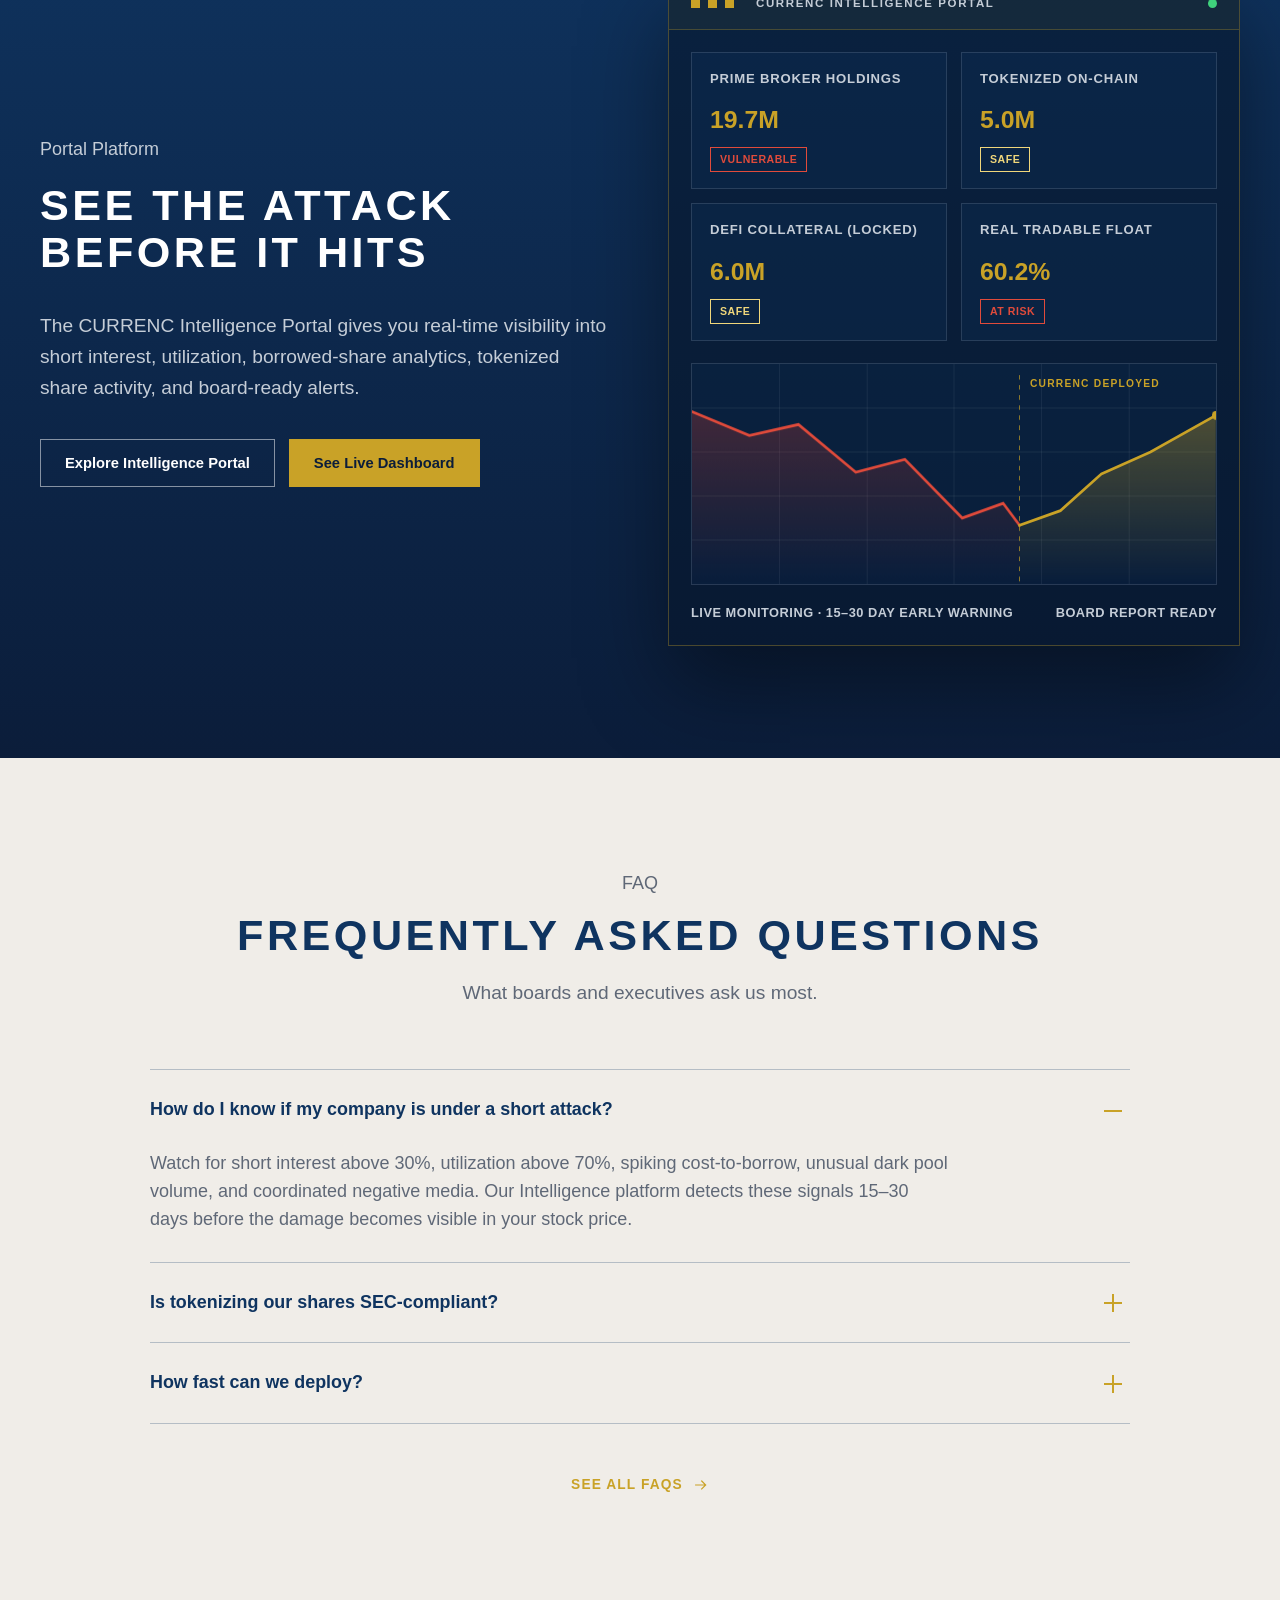
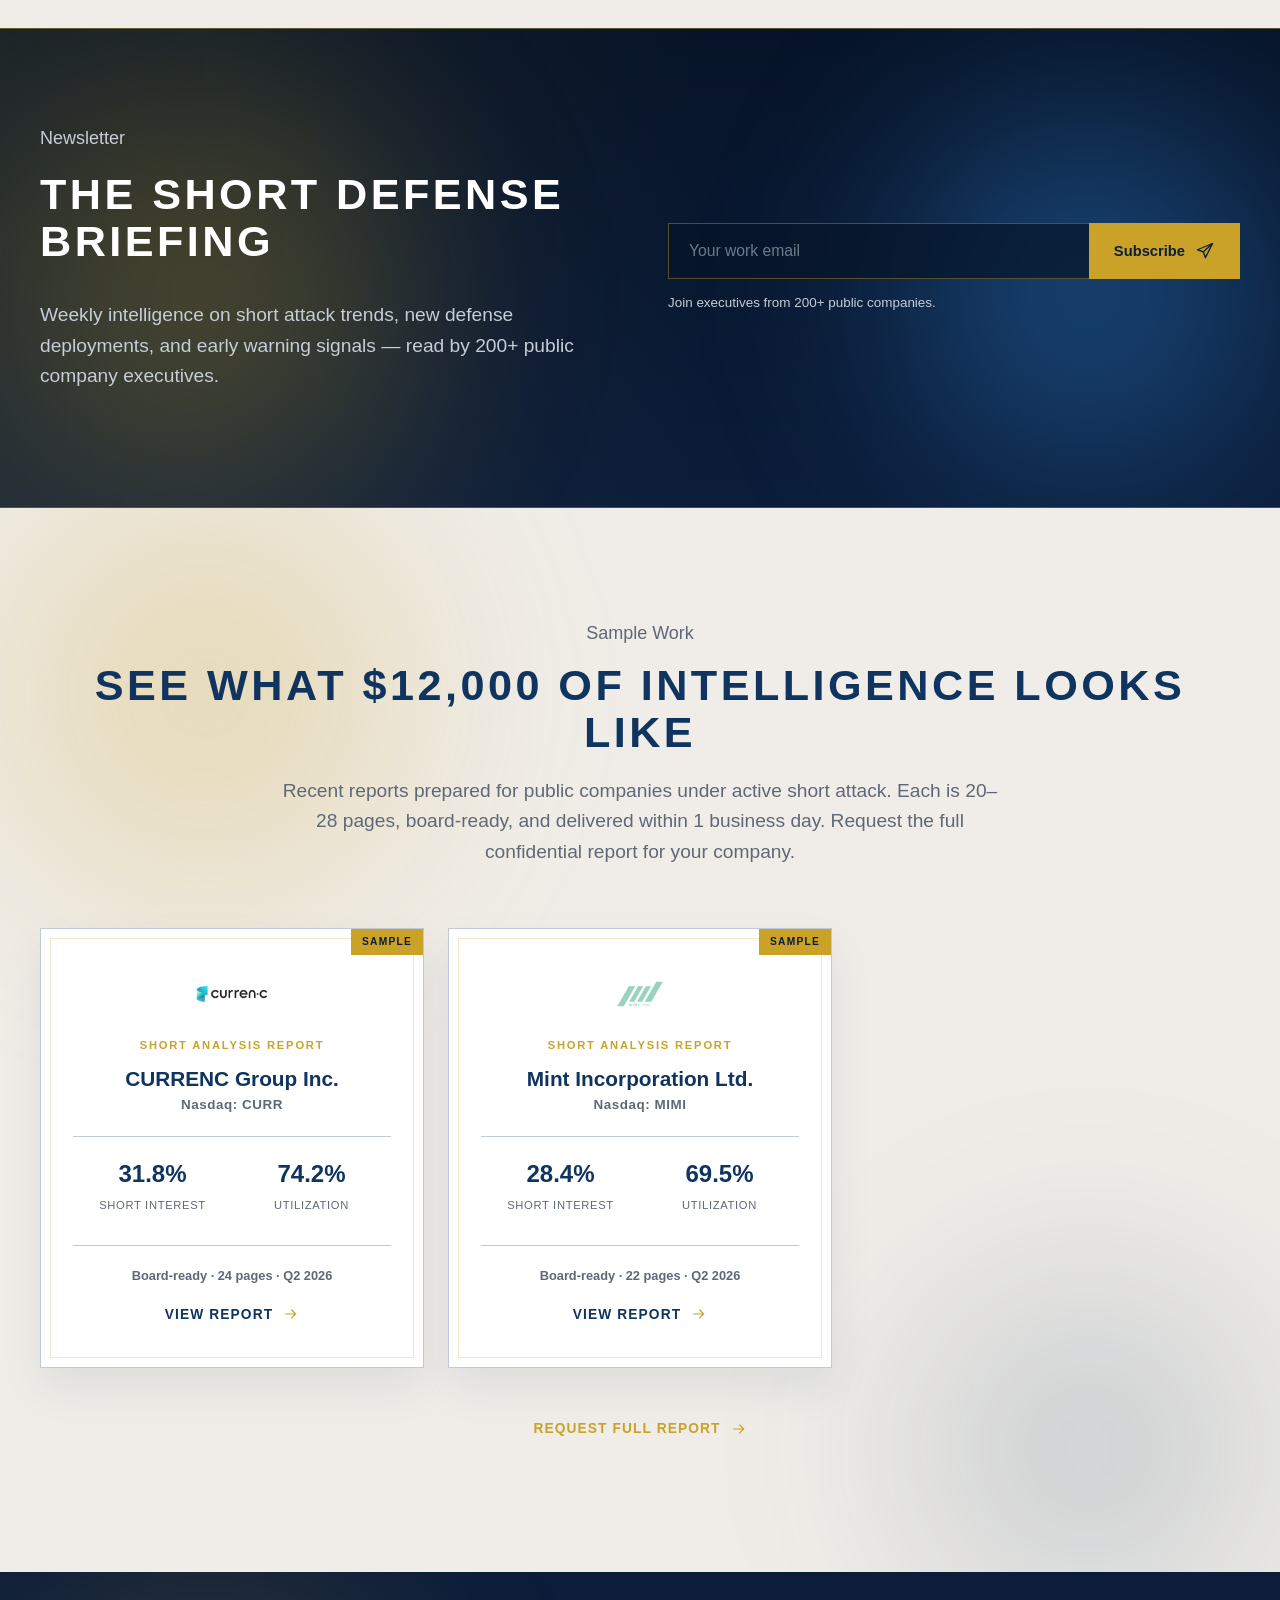
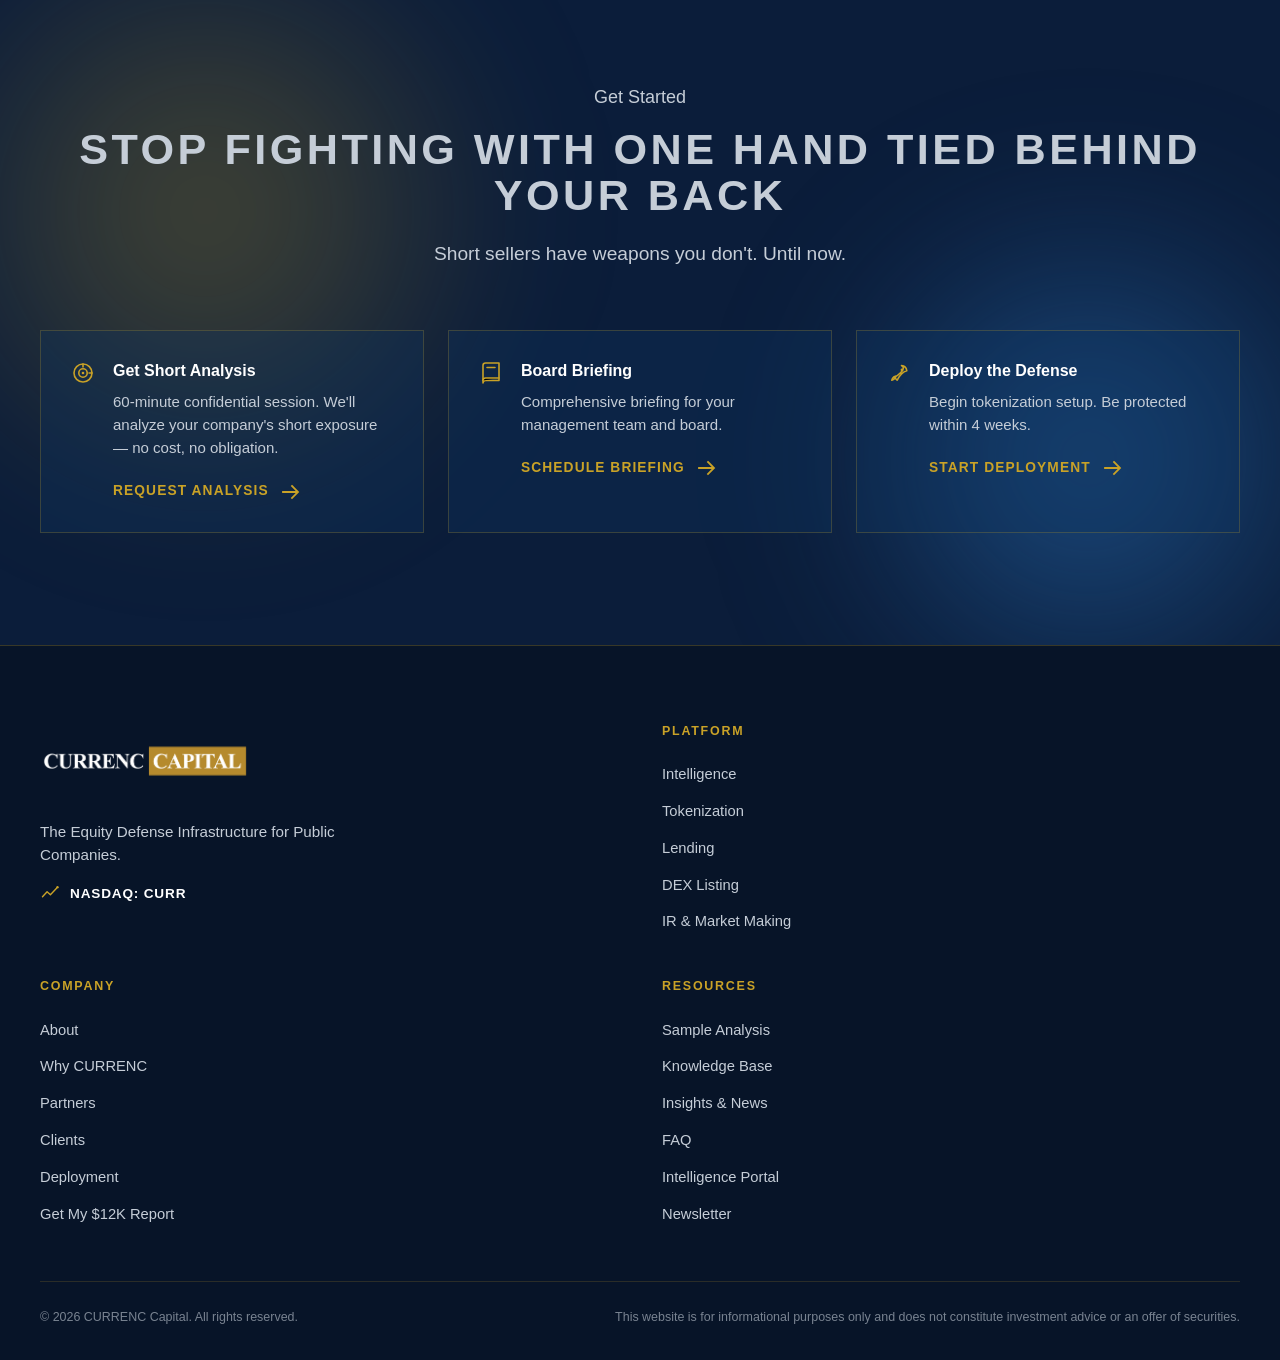
==== commit bf340c7c: "Add files via upload update" ====
--- a/index.html
+++ b/index.html
@@ -8,7 +8,7 @@
       name="description"
       content="CURRENC Capital provides Equity Defense Infrastructure for public companies facing short seller attacks. Intelligence, Tokenization, Lending, DEX Listing, and IR &amp; Market Making."
     />
-    <link rel="stylesheet" href="./styles.css?v=20260710t" />
+    <link rel="stylesheet" href="./styles.css?v=20260710y" />
   </head>
   <body>
     <svg class="icon-sprite" aria-hidden="true" focusable="false">
@@ -388,14 +388,14 @@
               <article>
                 <div class="card-top"><svg class="icon weapon-icon" aria-hidden="true"><use href="#icon-globe"></use></svg><span data-i18n="home.solution.016">04</span></div>
                 <h3 data-i18n="home.solution.017">DEX LISTING</h3>
-                <p data-i18n="home.solution.018" class="meta">Jupiter via Jump</p>
-                <p data-i18n="home.solution.019">24/7 global trading on Jupiter with institutional-grade liquidity.</p>
+                <p data-i18n="home.solution.018" class="meta">Solana DEX Aggregator</p>
+                <p data-i18n="home.solution.019">24/7 global trading on Solana with institutional-grade liquidity.</p>
                 <a class="card-link" href="./weapon-dex-listing.html">View Details<svg class="icon" aria-hidden="true"><use href="#icon-arrow-right"></use></svg></a>
               </article>
               <article>
                 <div class="card-top"><svg class="icon weapon-icon" aria-hidden="true"><use href="#icon-megaphone"></use></svg><span data-i18n="home.solution.020">05</span></div>
                 <h3 data-i18n="home.solution.021">IR &amp; MARKET MAKING</h3>
-                <p data-i18n="home.solution.022" class="meta">DLK + Jump</p>
+                <p data-i18n="home.solution.022" class="meta">DLK + Market Maker</p>
                 <p data-i18n="home.solution.023">Strategic IR and continuous market making with tight spreads and deep liquidity.</p>
                 <a class="card-link" href="./weapon-ir-market-making.html">View Details<svg class="icon" aria-hidden="true"><use href="#icon-arrow-right"></use></svg></a>
               </article>
@@ -439,7 +439,7 @@
               <div class="timeline-card">
                 <div class="timeline-top"><span data-i18n="home.deployment.014" class="timeline-step">Step 03</span><span data-i18n="home.deployment.015" class="timeline-time">3–4 weeks</span></div>
                 <h3 data-i18n="home.deployment.016">DEX Listing</h3>
-                <p data-i18n="home.deployment.017">Open your equity to 24/7 global trading on Jupiter, backed by Jump's institutional-grade liquidity.</p>
+                <p data-i18n="home.deployment.017">Open your equity to 24/7 global trading on Solana, backed by institutional-grade liquidity.</p>
                 <span data-i18n="home.deployment.018" class="timeline-prereq">After Step 01</span>
               </div>
             </div>
@@ -814,8 +814,8 @@
       </div>
     </footer>
 
-    <script src="./translations.js?v=20260710t"></script>
-    <script src="./i18n.js?v=20260710t"></script>
-    <script src="./script.js?v=20260710t"></script>
+    <script src="./translations.js?v=20260710y"></script>
+    <script src="./i18n.js?v=20260710y"></script>
+    <script src="./script.js?v=20260710y"></script>
   </body>
 </html>
--- a/styles.css
+++ b/styles.css
@@ -1051,8 +1051,6 @@
   margin: -4% -10% -4% 0;
   filter: drop-shadow(0 40px 80px rgba(0, 0, 0, 0.6));
 }
-@keyframes tkGlowPulse { 0%, 100% { opacity: 0.7; } 50% { opacity: 1; } }
-@keyframes tkDrift { 0% { transform: translateX(0); opacity: 0; } 12% { opacity: 0.9; } 70% { opacity: 0.9; } 100% { transform: translateX(84px); opacity: 0; } }
 @media (max-width: 900px) {
   .token-enhanced .hero-split-grid { grid-template-columns: 1fr; }
   .token-enhanced .hero-split-visual { order: -1; margin-bottom: 12px; }
@@ -1145,34 +1143,72 @@
 
 /* ============ LENDING PAGE — ENHANCED SECTION LAYOUTS (scoped) ============ */
 
-/* Hero — two-column split with vault + coin-flow visual */
+/* Hero — two-column split with right-bleeding lending vault image (matches tokenization/intelligence) */
 .lend-enhanced .page-hero-num { display: none; }
-.lend-enhanced .hero-split-grid { display: grid; grid-template-columns: minmax(0, 1.15fr) minmax(0, 0.85fr); gap: 48px; align-items: center; }
-.lend-enhanced .hero-split-visual { display: flex; justify-content: center; }
-.lend-enhanced .lend-vault-svg { width: 100%; max-width: 480px; height: auto; overflow: visible; }
-.lend-enhanced .lv-glow { animation: tkGlowPulse 6s ease-in-out infinite; }
-.lend-enhanced .lv-body { fill: url(#lvBodyGrad); stroke: var(--gold-line); stroke-width: 1.5; }
-.lend-enhanced .lv-inner { fill: none; stroke: var(--gold-line-soft); stroke-width: 1; }
-.lend-enhanced .lv-hinge { fill: var(--accent); opacity: 0.65; }
-.lend-enhanced .lv-slot { fill: rgba(201, 162, 39, 0.35); }
-.lend-enhanced .lv-dial-rim { fill: url(#lvRimGrad); }
-.lend-enhanced .lv-dial-face { fill: url(#lvFaceGrad); stroke: rgba(240, 215, 123, 0.55); stroke-width: 1; }
-.lend-enhanced .lv-dial-ticks { fill: none; stroke: rgba(201, 162, 39, 0.45); stroke-width: 1; stroke-dasharray: 2 7; }
-.lend-enhanced .lv-spokes-g { transform-origin: 210px 190px; animation: tokenClockSweep 26s linear infinite; }
-.lend-enhanced .lv-spoke { stroke: var(--accent-bright); stroke-width: 4.5; stroke-linecap: round; }
-.lend-enhanced .lv-spoke-ring { fill: none; stroke: var(--accent-bright); stroke-width: 3; }
-.lend-enhanced .lv-hub { fill: var(--accent-bright); }
-.lend-enhanced .lv-bolt { fill: var(--accent); opacity: 0.55; }
-.lend-enhanced .lv-coin-rim { fill: url(#lvRimGrad); }
-.lend-enhanced .lv-coin-face { fill: url(#lvFaceGrad); stroke: rgba(240, 215, 123, 0.55); stroke-width: 0.8; }
-.lend-enhanced .lv-coin-ic { color: var(--accent-bright); }
-.lend-enhanced .lv-flow { animation: tkDrift 5.5s ease-in-out infinite; }
-.lend-enhanced .lv-flow.d2 { animation-delay: 1.8s; }
-.lend-enhanced .lv-flow.d3 { animation-delay: 3.6s; }
+.lend-enhanced .hero-split-grid { display: grid; grid-template-columns: minmax(0, 0.82fr) minmax(0, 1.18fr); gap: 40px; align-items: center; }
+.lend-enhanced .hero-split-visual { position: relative; margin: 0; }
+.lend-enhanced .hero-split-visual::before {
+  content: ""; position: absolute; inset: -20% -12%; z-index: 0;
+  background: radial-gradient(closest-side, rgba(201, 162, 39, 0.3), transparent 72%);
+  filter: blur(14px); animation: intelGlowPulse 6s ease-in-out infinite;
+}
+.lend-enhanced .lend-hero-image {
+  position: relative; z-index: 1; display: block;
+  width: 122%; max-width: 122%; height: auto;
+  margin: -4% -10% -4% 0;
+  filter: drop-shadow(0 40px 80px rgba(0, 0, 0, 0.6));
+}
 @media (max-width: 900px) {
   .lend-enhanced .hero-split-grid { grid-template-columns: 1fr; }
-  .lend-enhanced .hero-split-visual { order: 2; margin-top: 8px; }
-  .lend-enhanced .lend-vault-svg { max-width: 360px; }
+  .lend-enhanced .hero-split-visual { order: -1; margin-bottom: 12px; }
+  .lend-enhanced .lend-hero-image { width: 100%; max-width: 100%; margin: 0 auto; }
+}
+
+/* ============ DEX LISTING PAGE — ENHANCED (scoped) ============ */
+
+/* Hero — two-column split with right-bleeding image (matches tokenization/lending/intelligence) */
+.dex-enhanced .page-hero-num { display: none; }
+.dex-enhanced .hero-split-grid { display: grid; grid-template-columns: minmax(0, 0.82fr) minmax(0, 1.18fr); gap: 40px; align-items: center; }
+.dex-enhanced .hero-split-visual { position: relative; margin: 0; }
+.dex-enhanced .hero-split-visual::before {
+  content: ""; position: absolute; inset: -20% -12%; z-index: 0;
+  background: radial-gradient(closest-side, rgba(201, 162, 39, 0.3), transparent 72%);
+  filter: blur(14px); animation: intelGlowPulse 6s ease-in-out infinite;
+}
+.dex-enhanced .dex-hero-image {
+  position: relative; z-index: 1; display: block;
+  width: 122%; max-width: 122%; height: auto;
+  margin: -4% -10% -4% 0;
+  filter: drop-shadow(0 40px 80px rgba(0, 0, 0, 0.6));
+}
+@media (max-width: 900px) {
+  .dex-enhanced .hero-split-grid { grid-template-columns: 1fr; }
+  .dex-enhanced .hero-split-visual { order: -1; margin-bottom: 12px; }
+  .dex-enhanced .dex-hero-image { width: 100%; max-width: 100%; margin: 0 auto; }
+}
+
+/* Value chain — horizontal numbered step-flow with connectors */
+.dex-enhanced .dex-flow { list-style: none; margin: 8px 0 0; padding: 0; display: grid; grid-template-columns: repeat(5, 1fr); }
+.dex-enhanced .dex-flow-step { position: relative; display: flex; flex-direction: column; align-items: center; text-align: center; padding: 0 12px; }
+.dex-enhanced .dex-flow-step::after {
+  content: ""; position: absolute; top: 27px; left: 50%; width: 100%; height: 2px; z-index: 0;
+  background: linear-gradient(90deg, var(--accent), rgba(201, 162, 39, 0.25));
+}
+.dex-enhanced .dex-flow-step:last-child::after { display: none; }
+.dex-enhanced .dex-flow-num {
+  position: relative; z-index: 1; width: 56px; height: 56px; display: grid; place-items: center;
+  border-radius: 50%; border: 1.5px solid var(--gold-line); background: var(--background-deep);
+  color: var(--accent); font-size: 1.3rem; font-weight: 800; line-height: 1; margin-bottom: 18px;
+}
+.dex-enhanced .dex-flow-step.is-end .dex-flow-num { background: var(--accent); color: var(--background-deep); border-color: var(--accent); }
+.dex-enhanced .dex-flow-step strong { color: var(--white); font-size: 1rem; margin-bottom: 6px; }
+.dex-enhanced .dex-flow-sub { color: var(--body-text); font-size: 0.86rem; line-height: 1.4; }
+@media (max-width: 760px) {
+  .dex-enhanced .dex-flow { grid-template-columns: 1fr; }
+  .dex-enhanced .dex-flow-step { display: grid; grid-template-columns: 56px 1fr; column-gap: 18px; align-items: start; text-align: left; padding: 0 0 26px; }
+  .dex-enhanced .dex-flow-num { grid-row: 1 / 3; margin-bottom: 0; }
+  .dex-enhanced .dex-flow-step strong { align-self: center; margin: 0; }
+  .dex-enhanced .dex-flow-step::after { top: 56px; left: 27px; width: 2px; height: calc(100% - 56px); background: linear-gradient(180deg, var(--accent), rgba(201, 162, 39, 0.25)); }
 }
 
 /* ============ WEAPON PAGE — EXTENDED COMPONENTS ============ */
@@ -1346,6 +1382,10 @@
   .nav-cta-desktop { display: none; }
   .lang-switch-desktop { display: none; }
   .nav-toggle { display: inline-flex; }
+  /* backdrop-filter on the header would make it the containing block for the
+     fixed nav panel below (collapsing it to header height) — disable on mobile.
+     The header's 0.9-opacity background keeps it solid without the blur. */
+  .site-header { backdrop-filter: none; }
   .site-nav {
     position: fixed; top: 0; right: 0; bottom: 0; z-index: 120;
     width: min(340px, 82vw); flex-direction: column; justify-content: flex-start; align-items: stretch;
@@ -1363,11 +1403,18 @@
   .nav-dd { display: block; width: 100%; }
   .nav-dd::before { display: none; }
   .nav-dd-toggle { width: 100%; justify-content: space-between; padding: 16px 0; border-bottom: 1px solid rgba(255, 255, 255, 0.08); }
-  .nav-chev { display: none; }
+  .nav-chev { display: block; width: 14px; height: 14px; }
+  .nav-dd.open .nav-chev { transform: rotate(180deg); }
+  /* Accordion: collapsed by default, expands only when .open is toggled (JS on tap). */
   .nav-dd-menu {
-    position: static; opacity: 1; visibility: visible; transform: none;
-    min-width: 0; padding: 4px 0 6px; border: 0; box-shadow: none; background: transparent;
+    position: static; opacity: 1; visibility: visible;
+    min-width: 0; padding: 0; border: 0; box-shadow: none; background: transparent;
+    max-height: 0; overflow: hidden; transition: max-height 300ms ease;
   }
+  .nav-dd.open .nav-dd-menu { max-height: 460px; }
+  /* Neutralize the desktop hover/focus transform so touch focus can't slide it off-screen. */
+  .nav-dd:hover .nav-dd-menu,
+  .nav-dd:focus-within .nav-dd-menu { transform: none; }
   .nav-dd-menu a { padding: 12px 0 12px 16px; font-size: 0.85rem; border-bottom: 1px solid rgba(255, 255, 255, 0.05); }
   .nav-dd-menu a:hover { background: transparent; }
 }
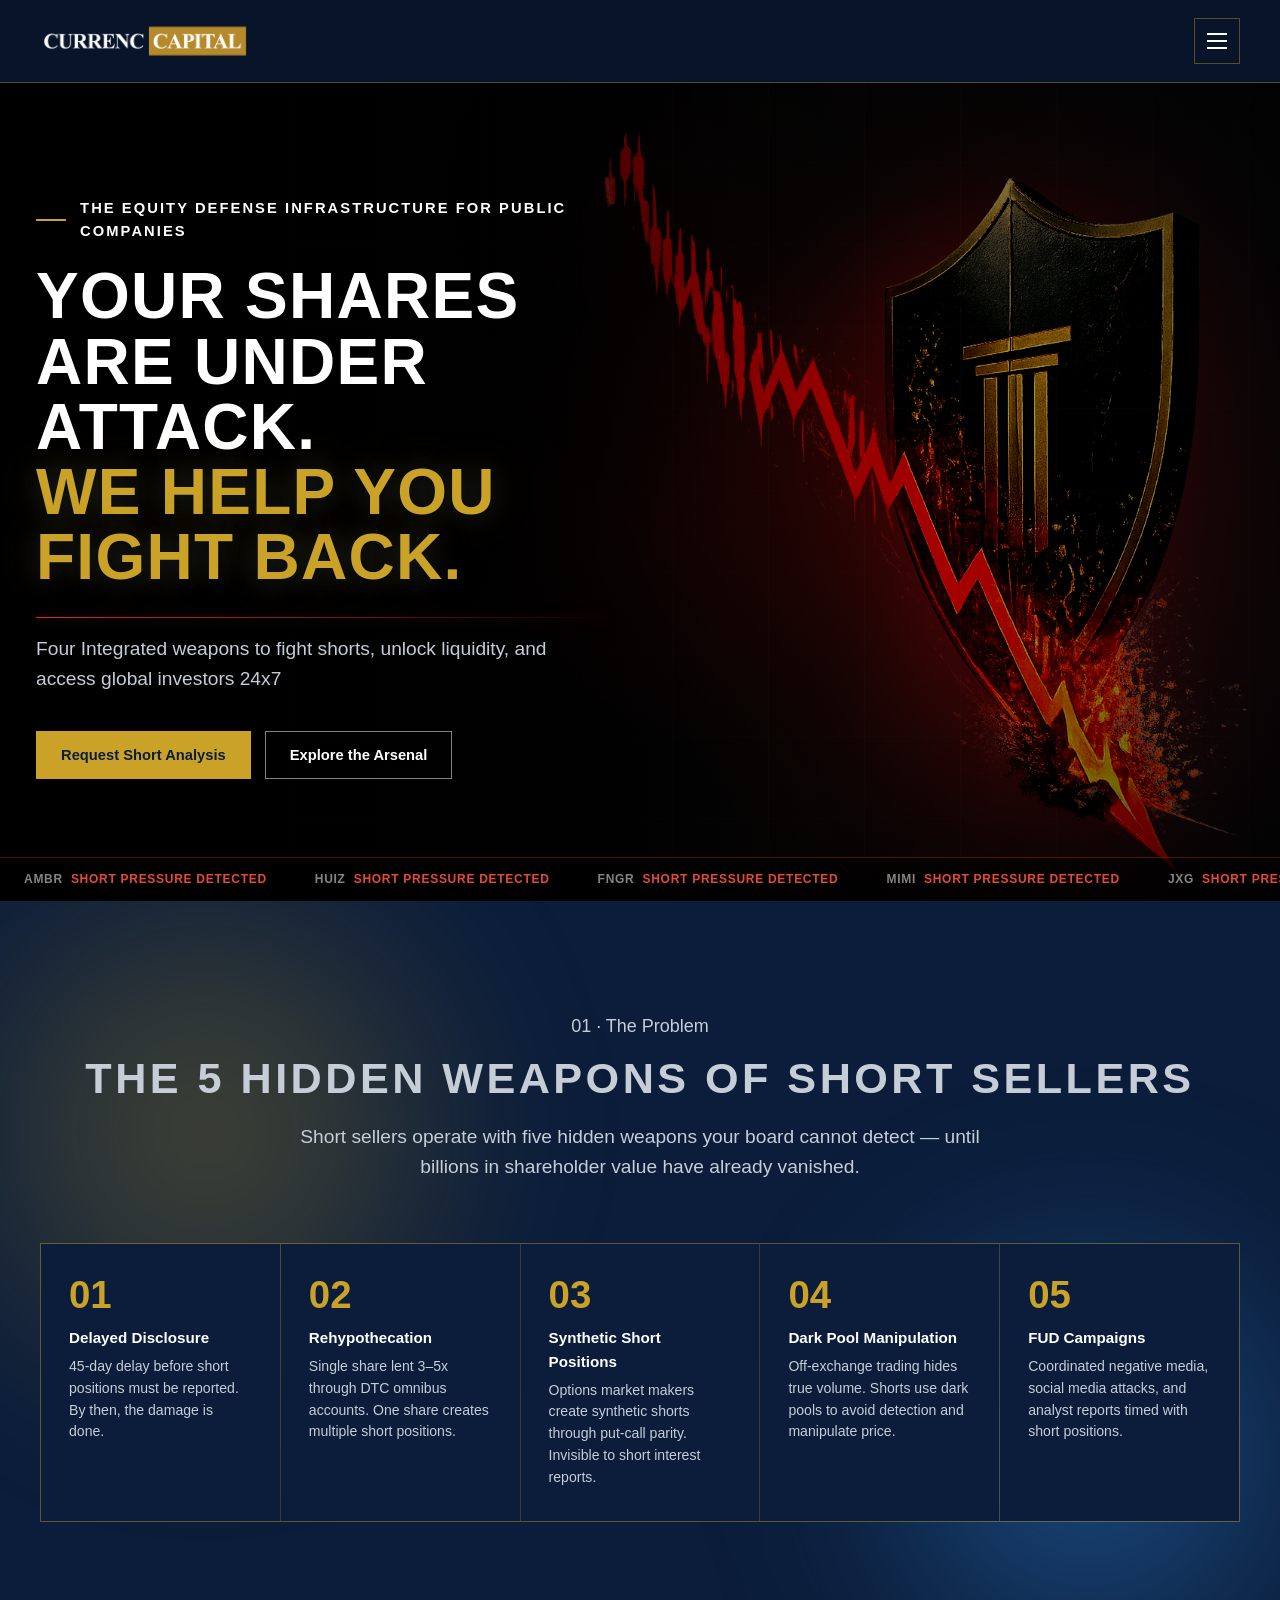
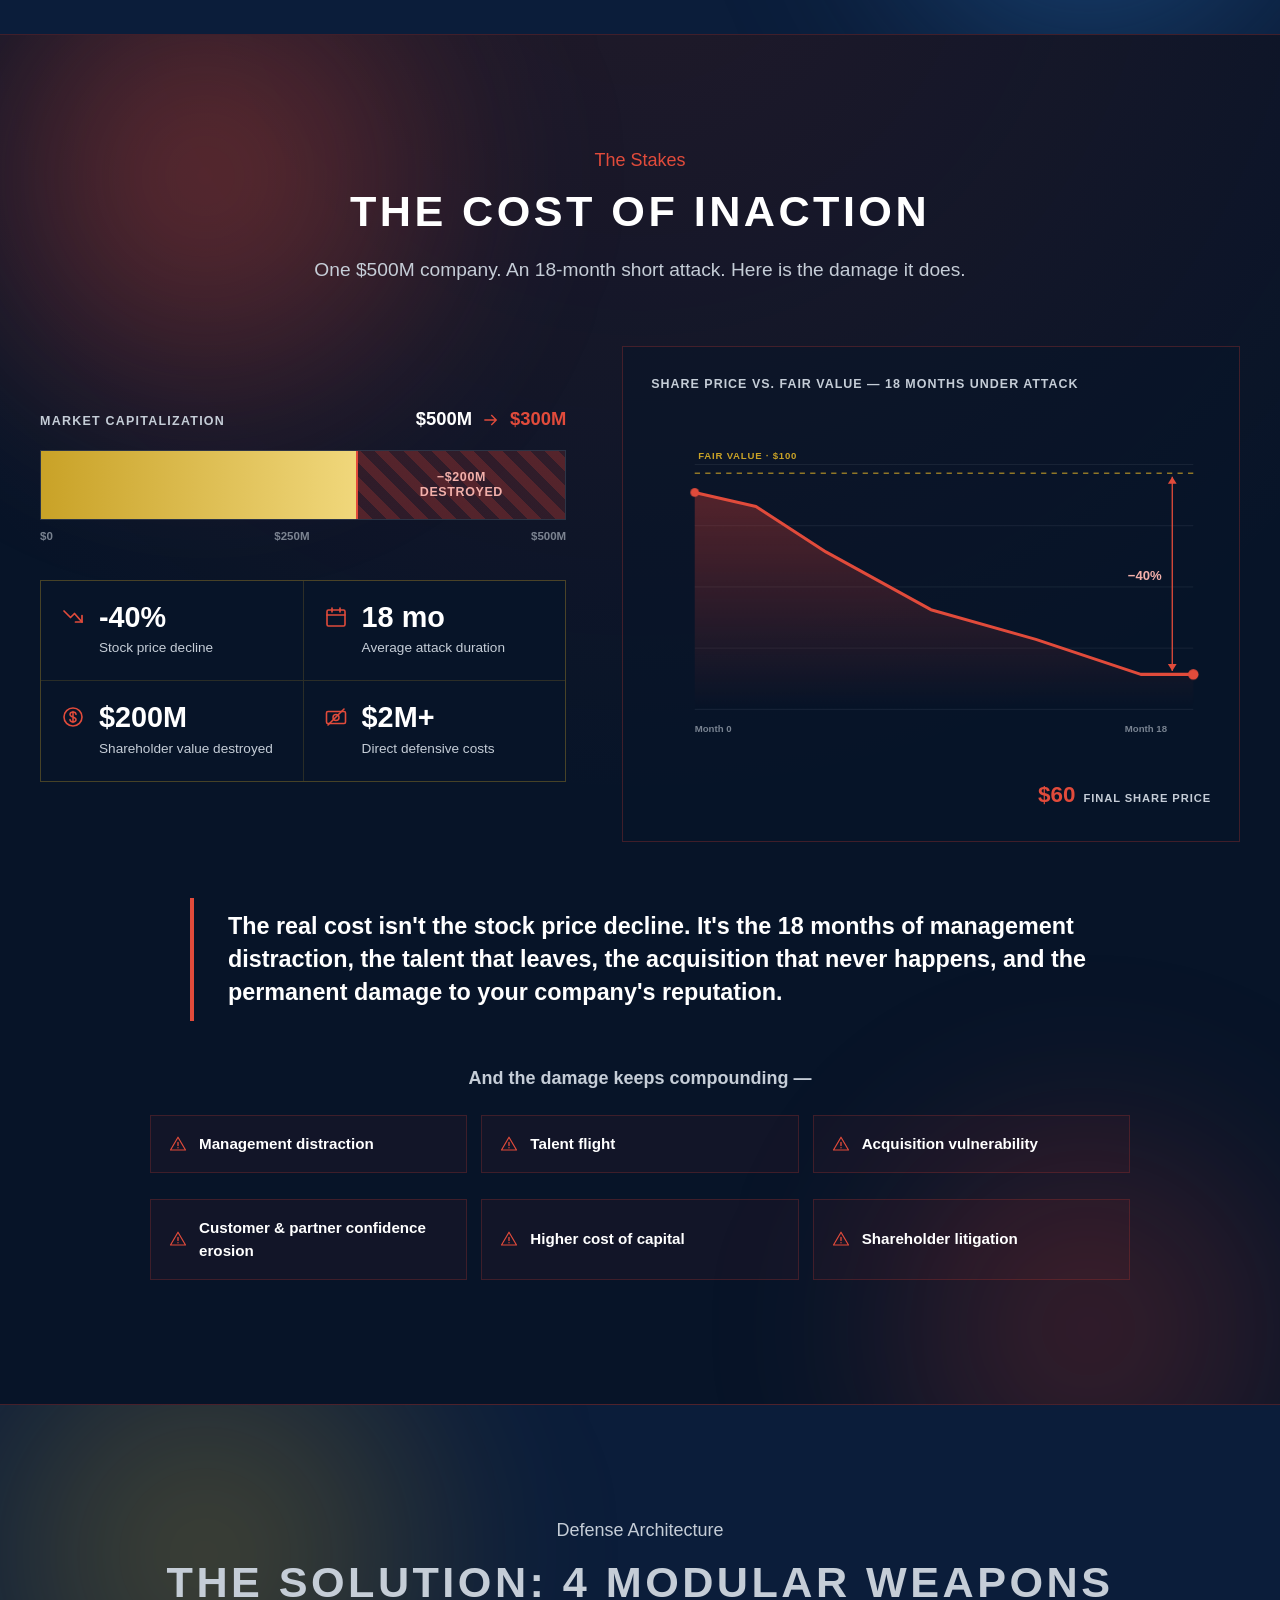
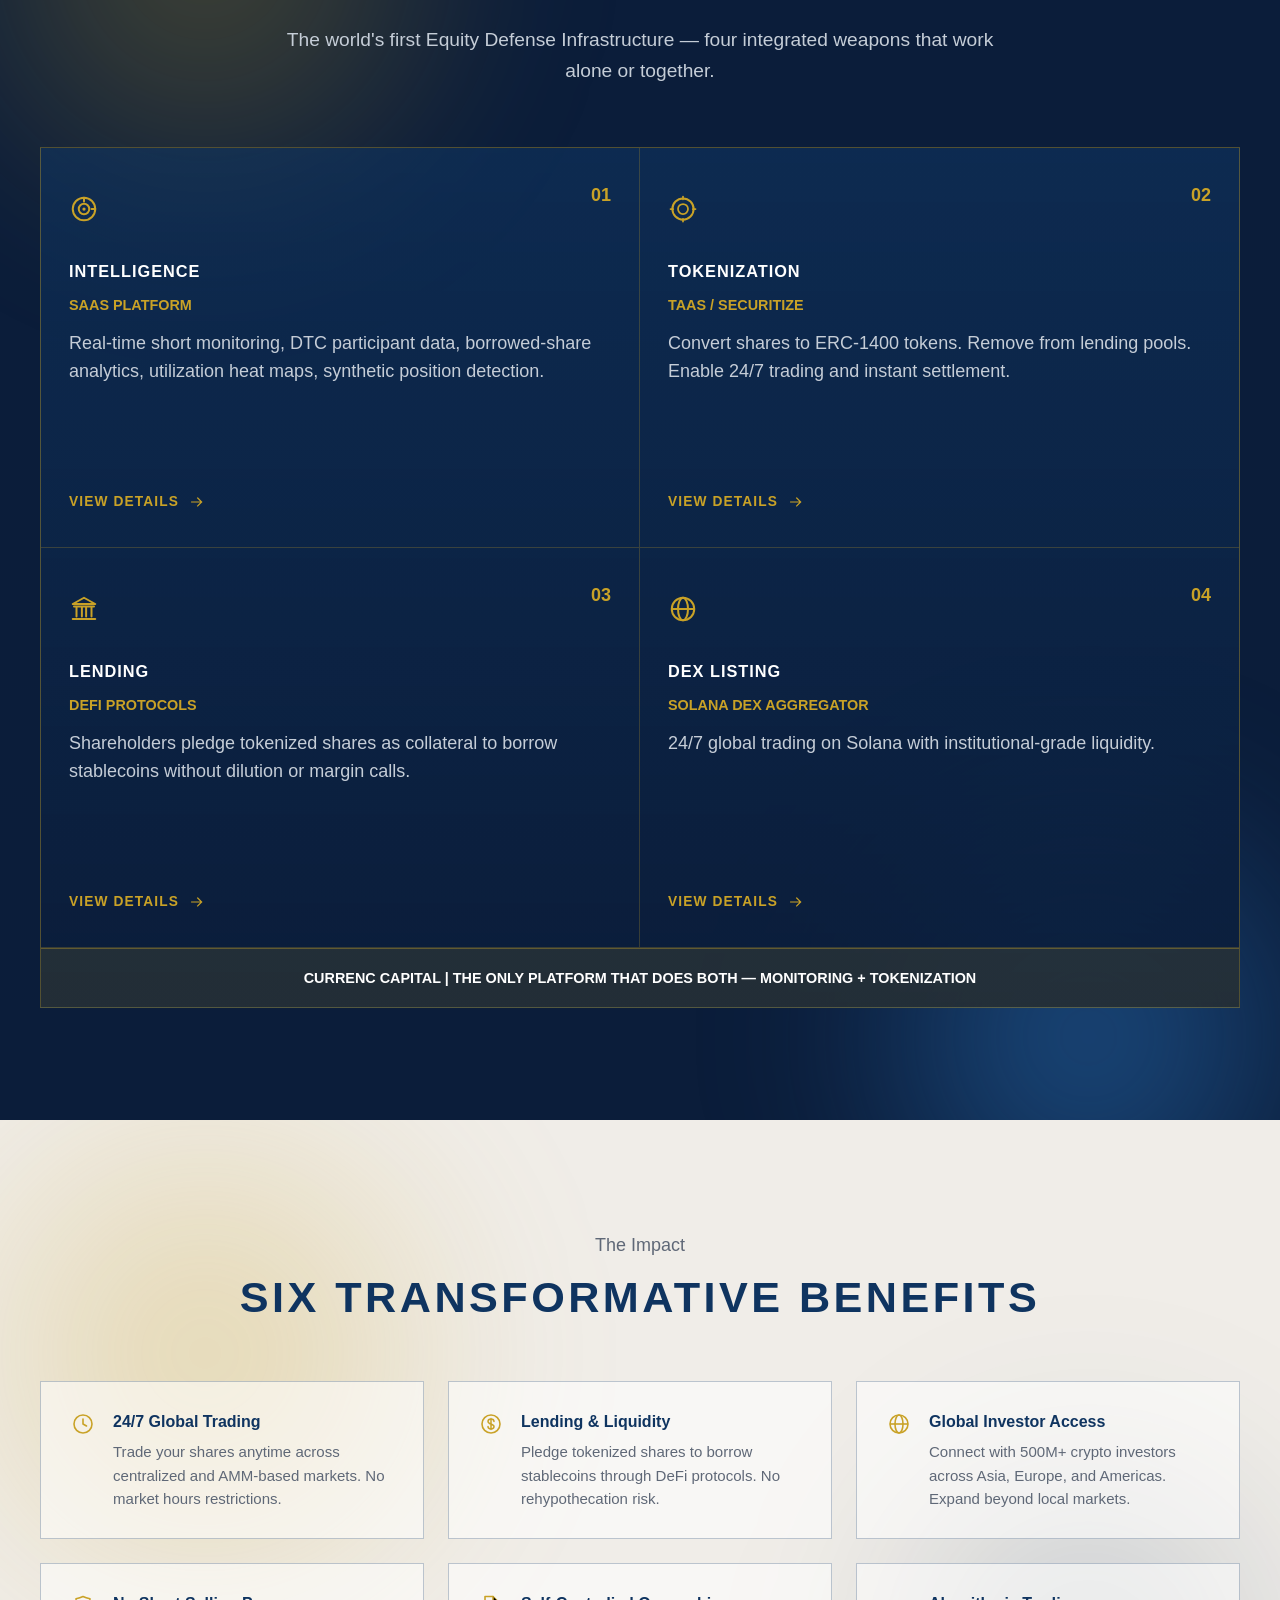
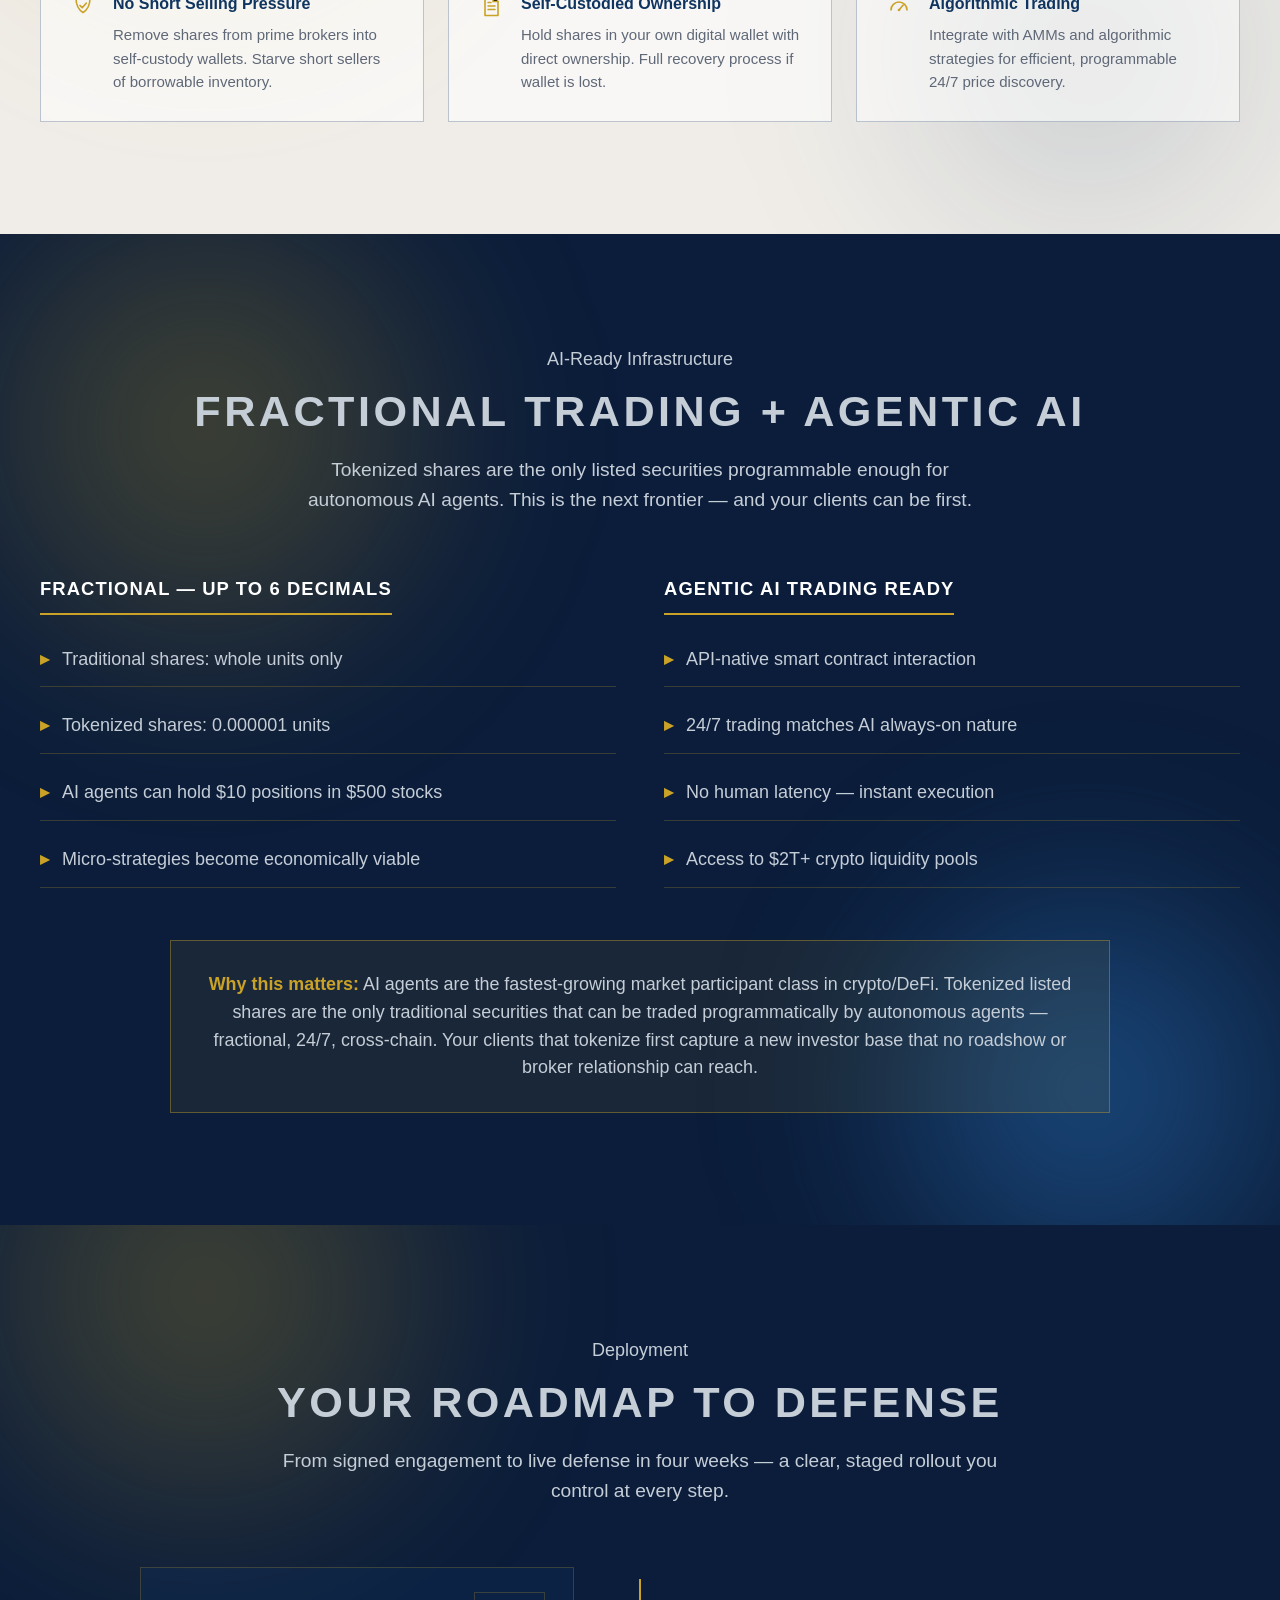
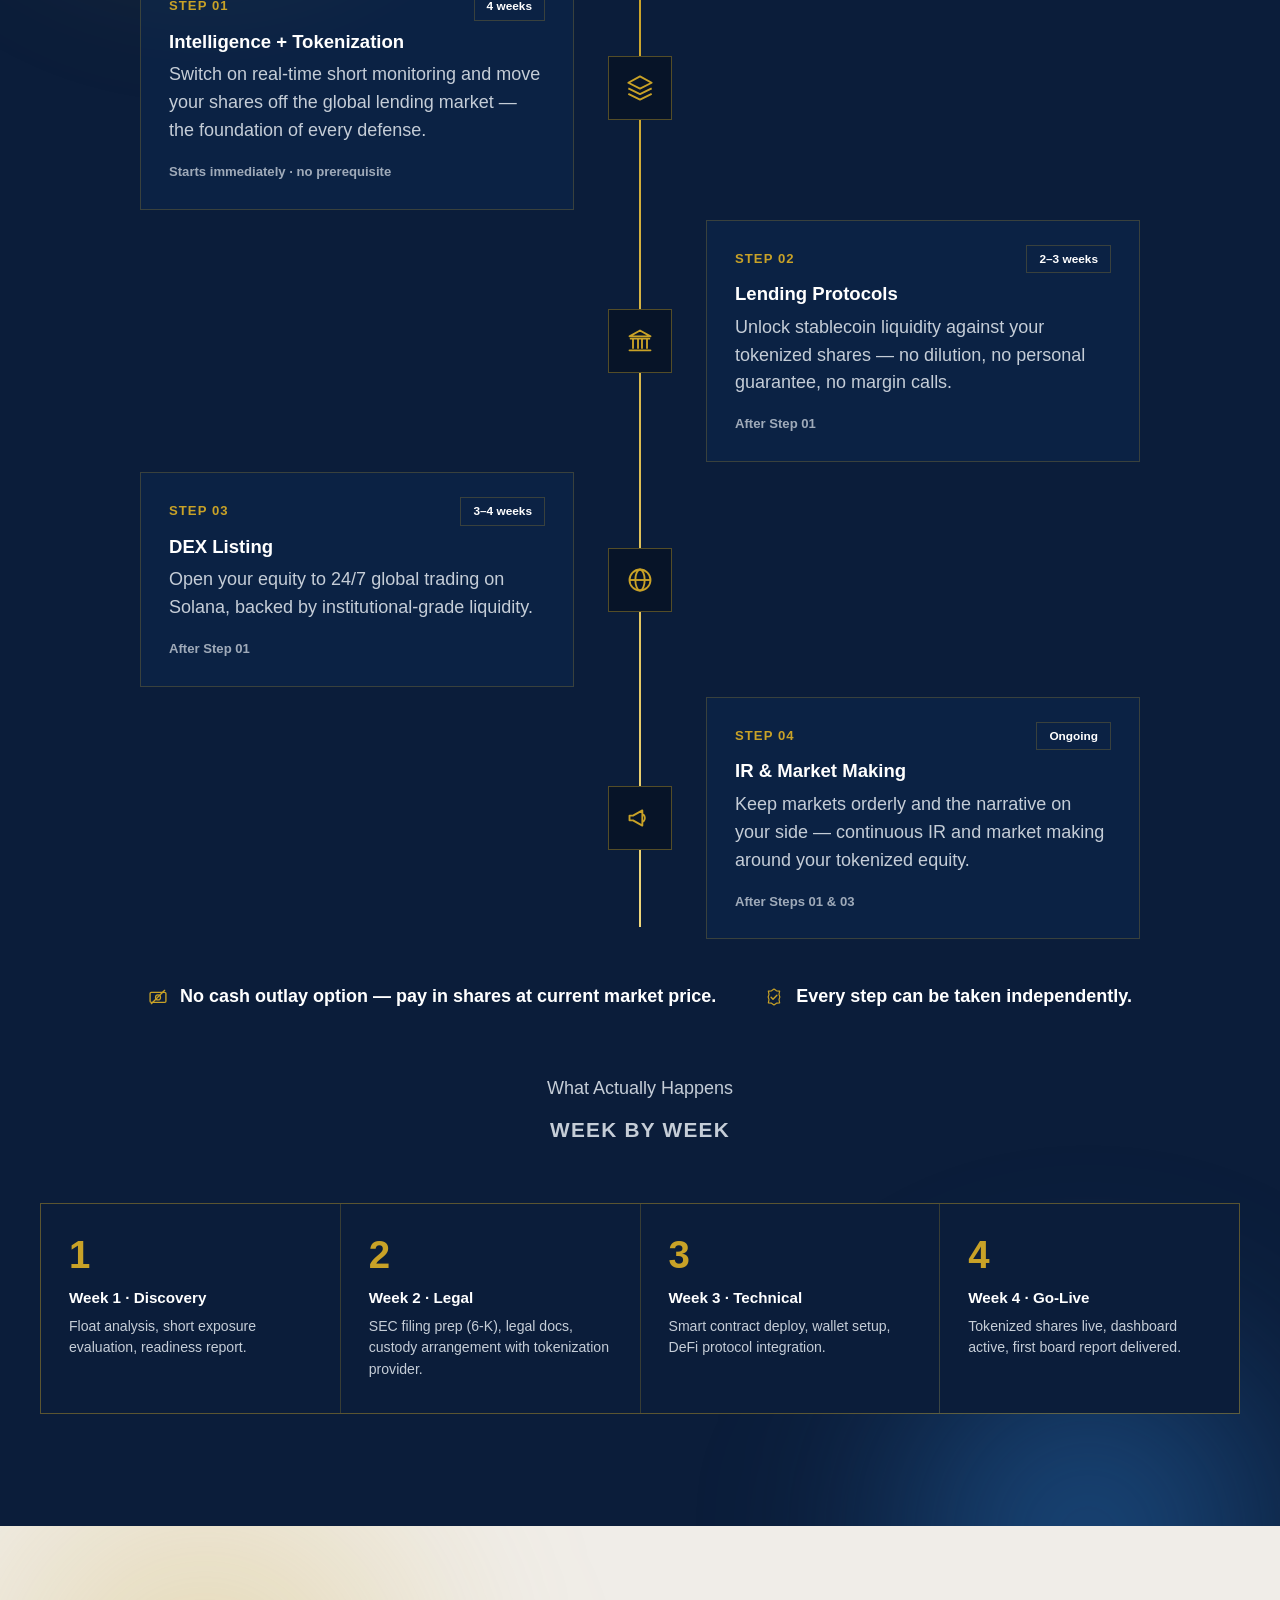
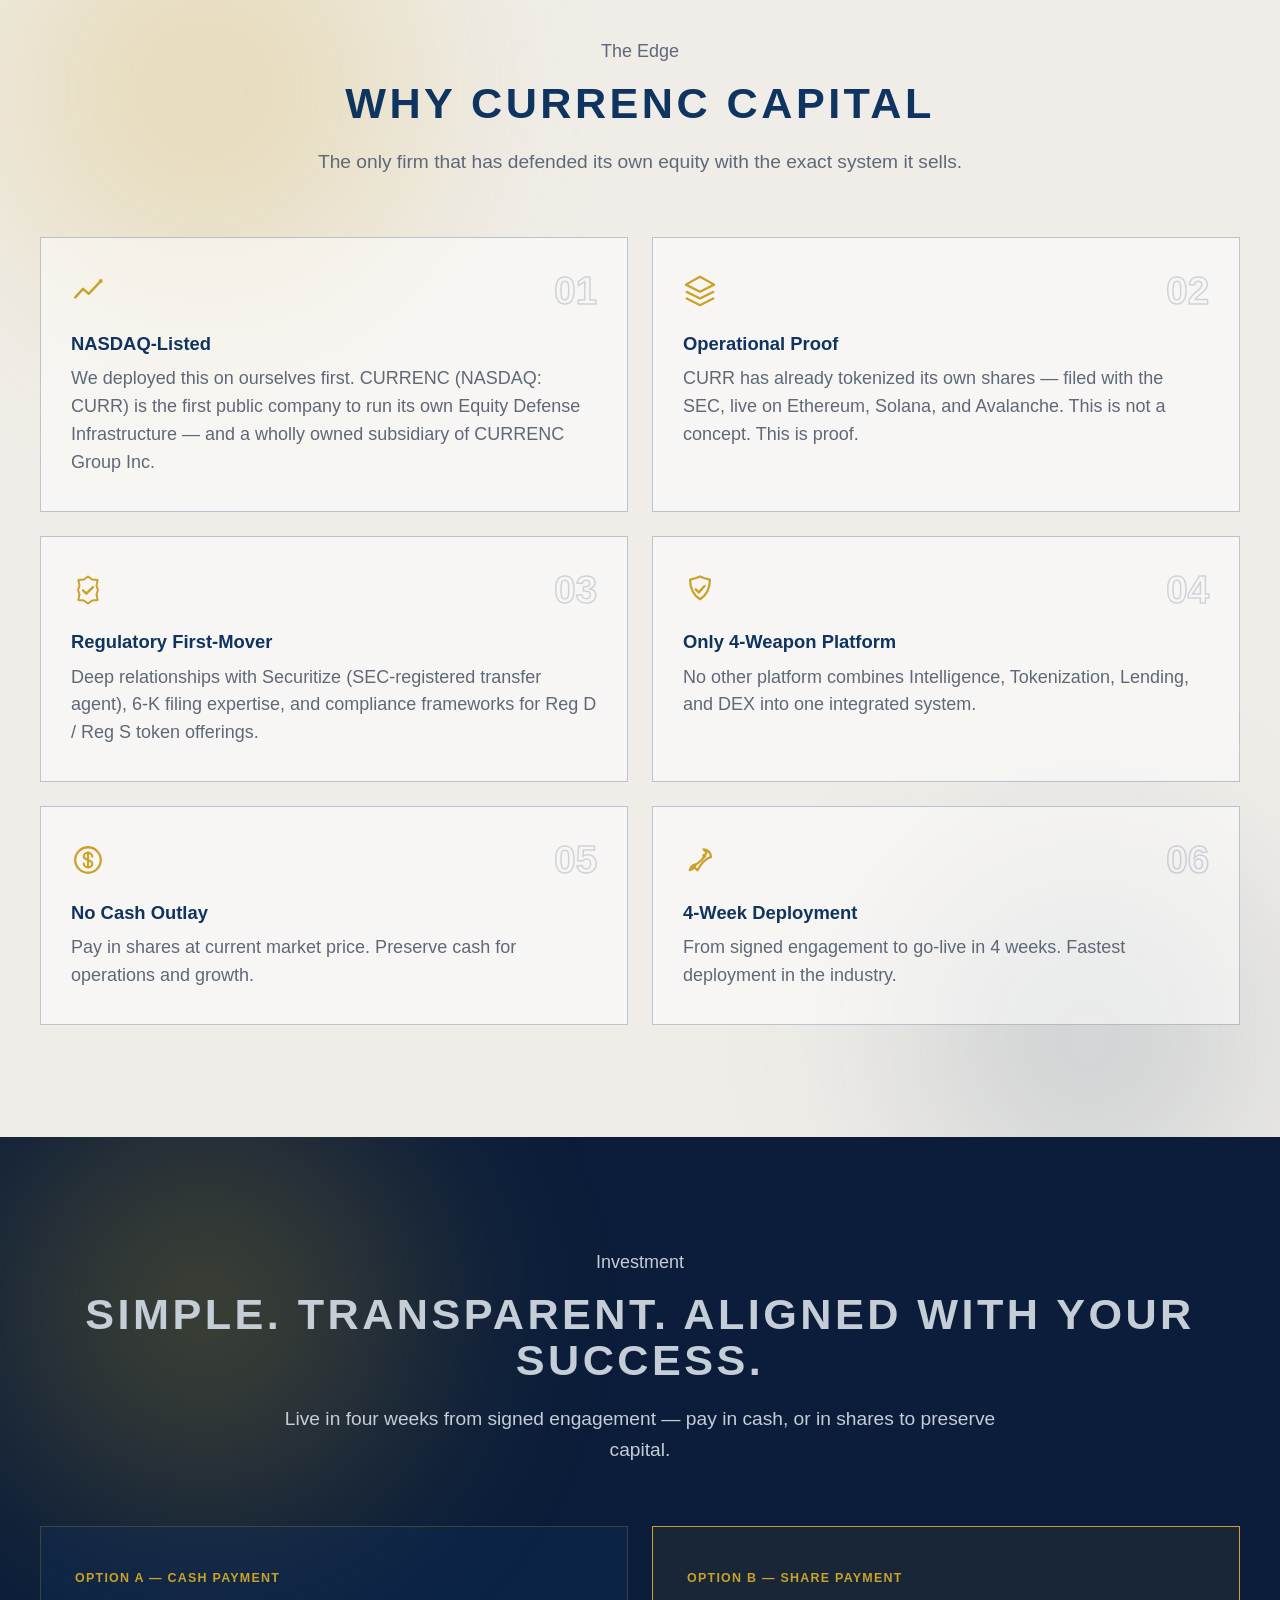
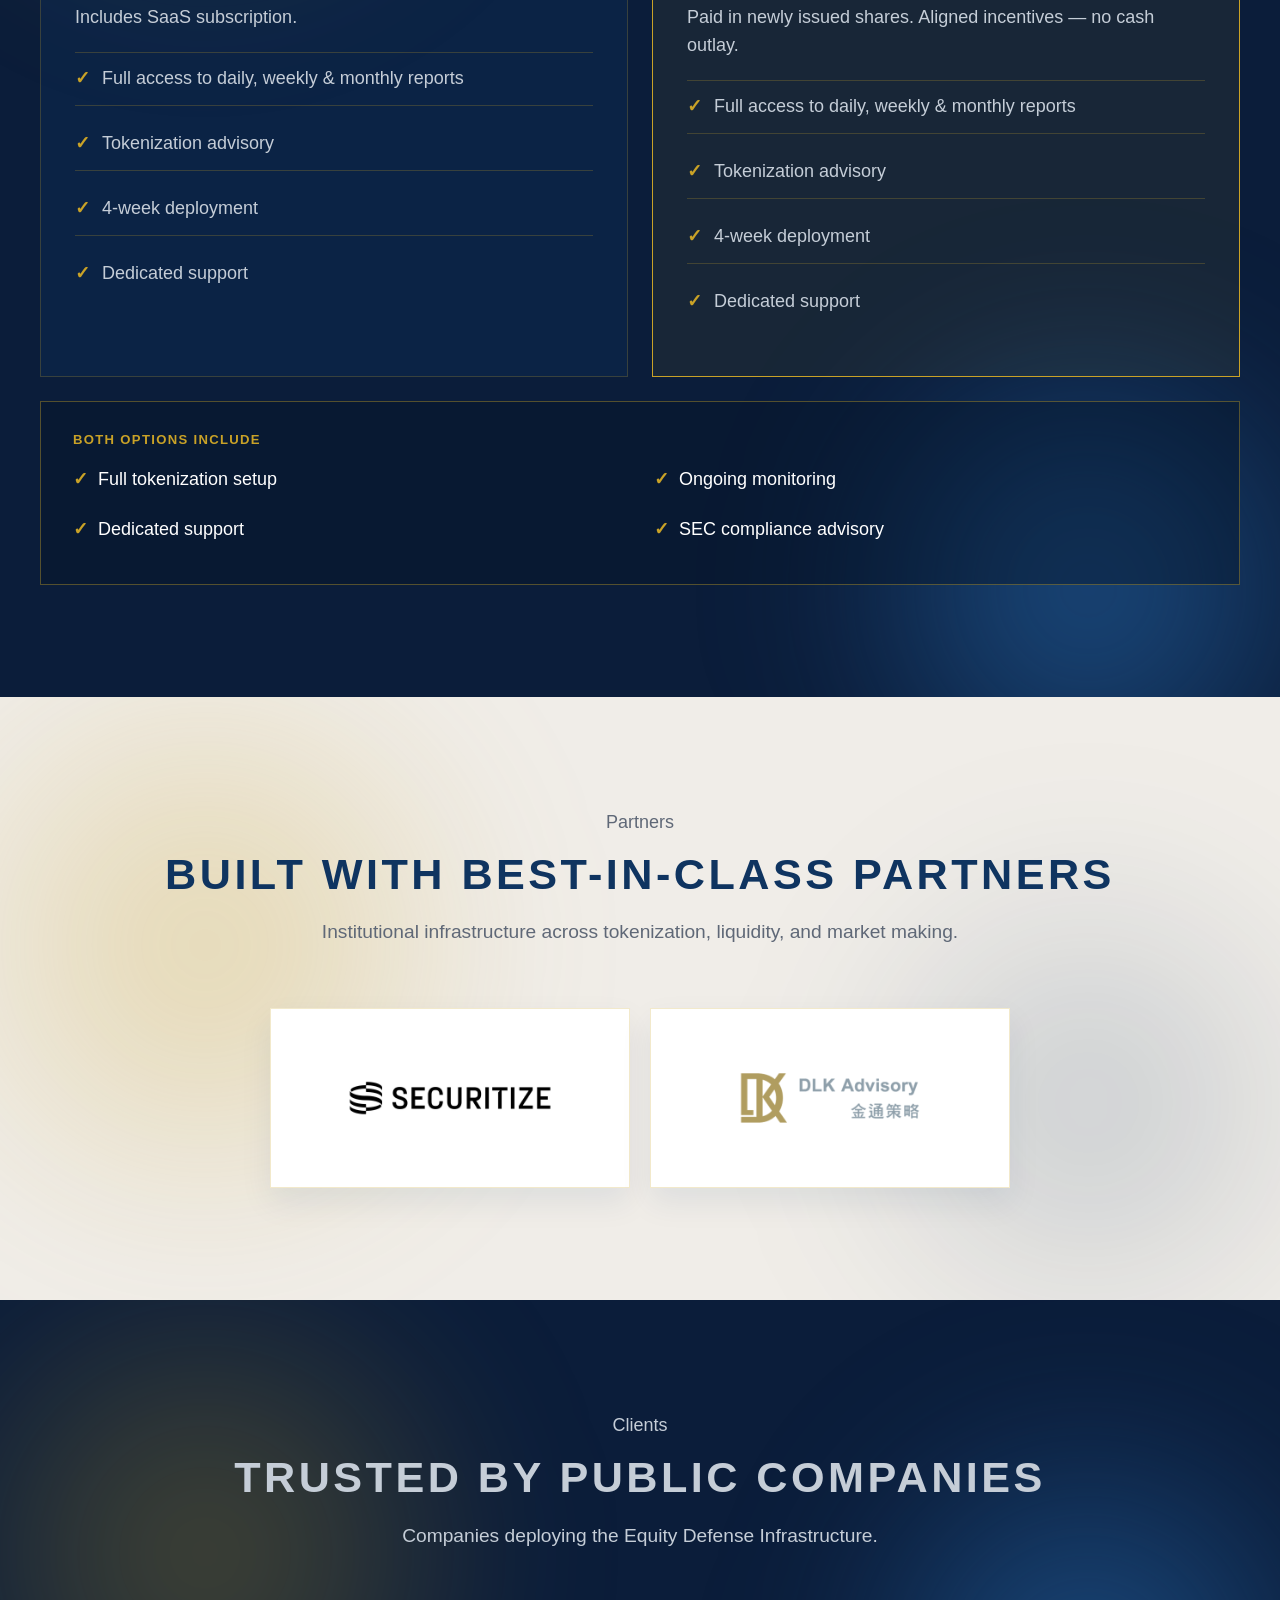
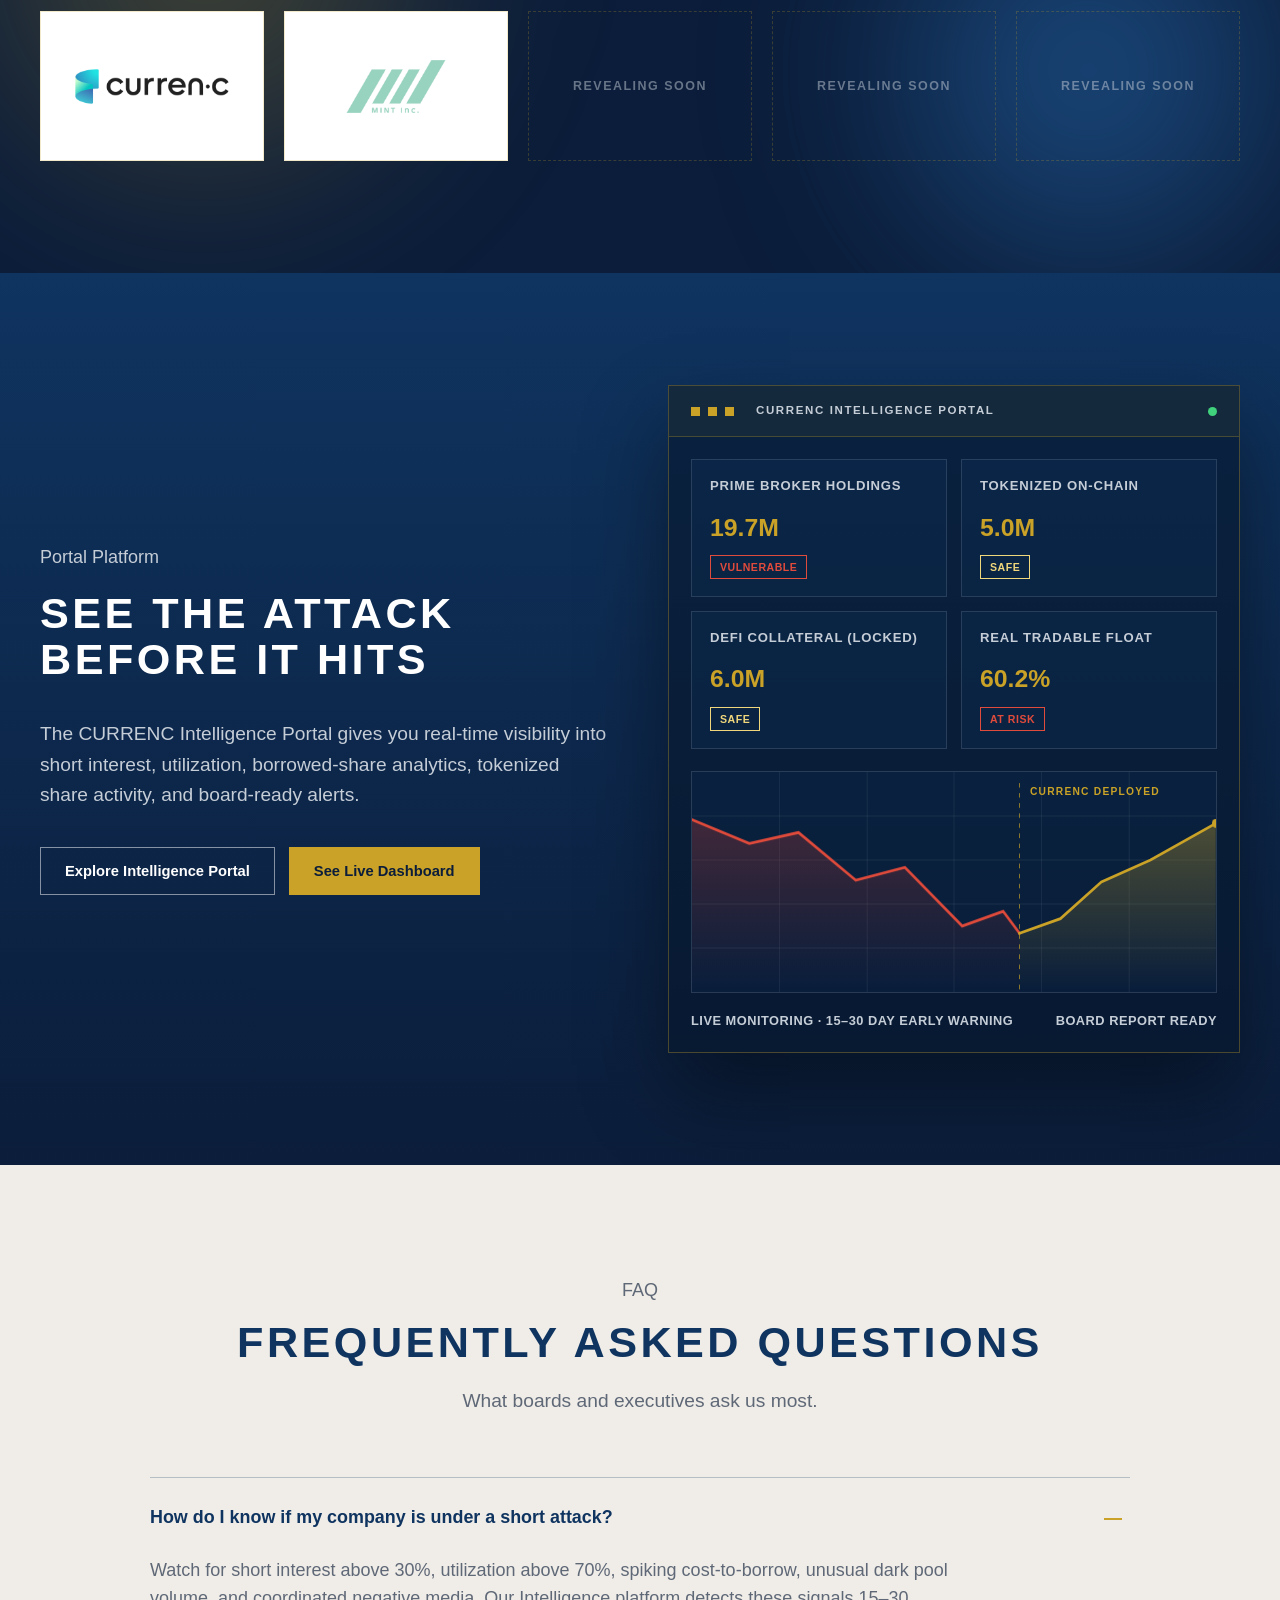
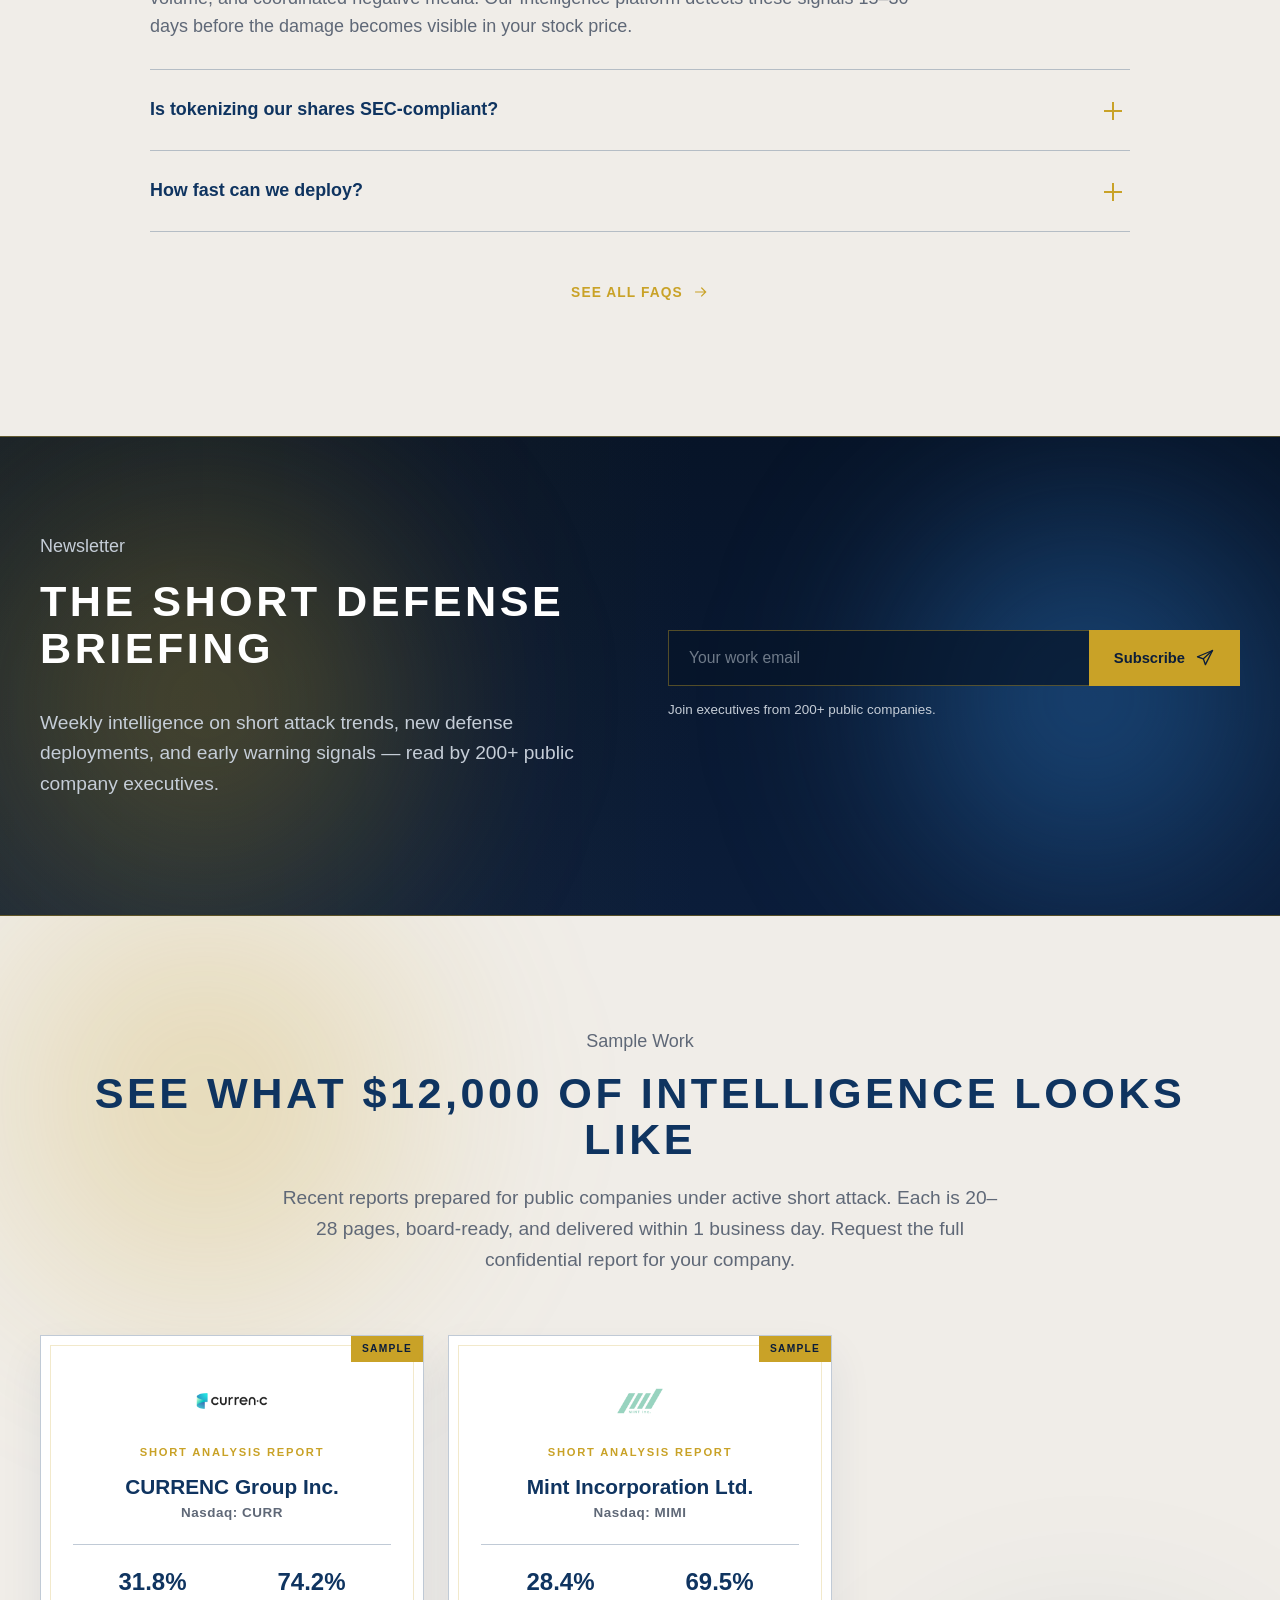
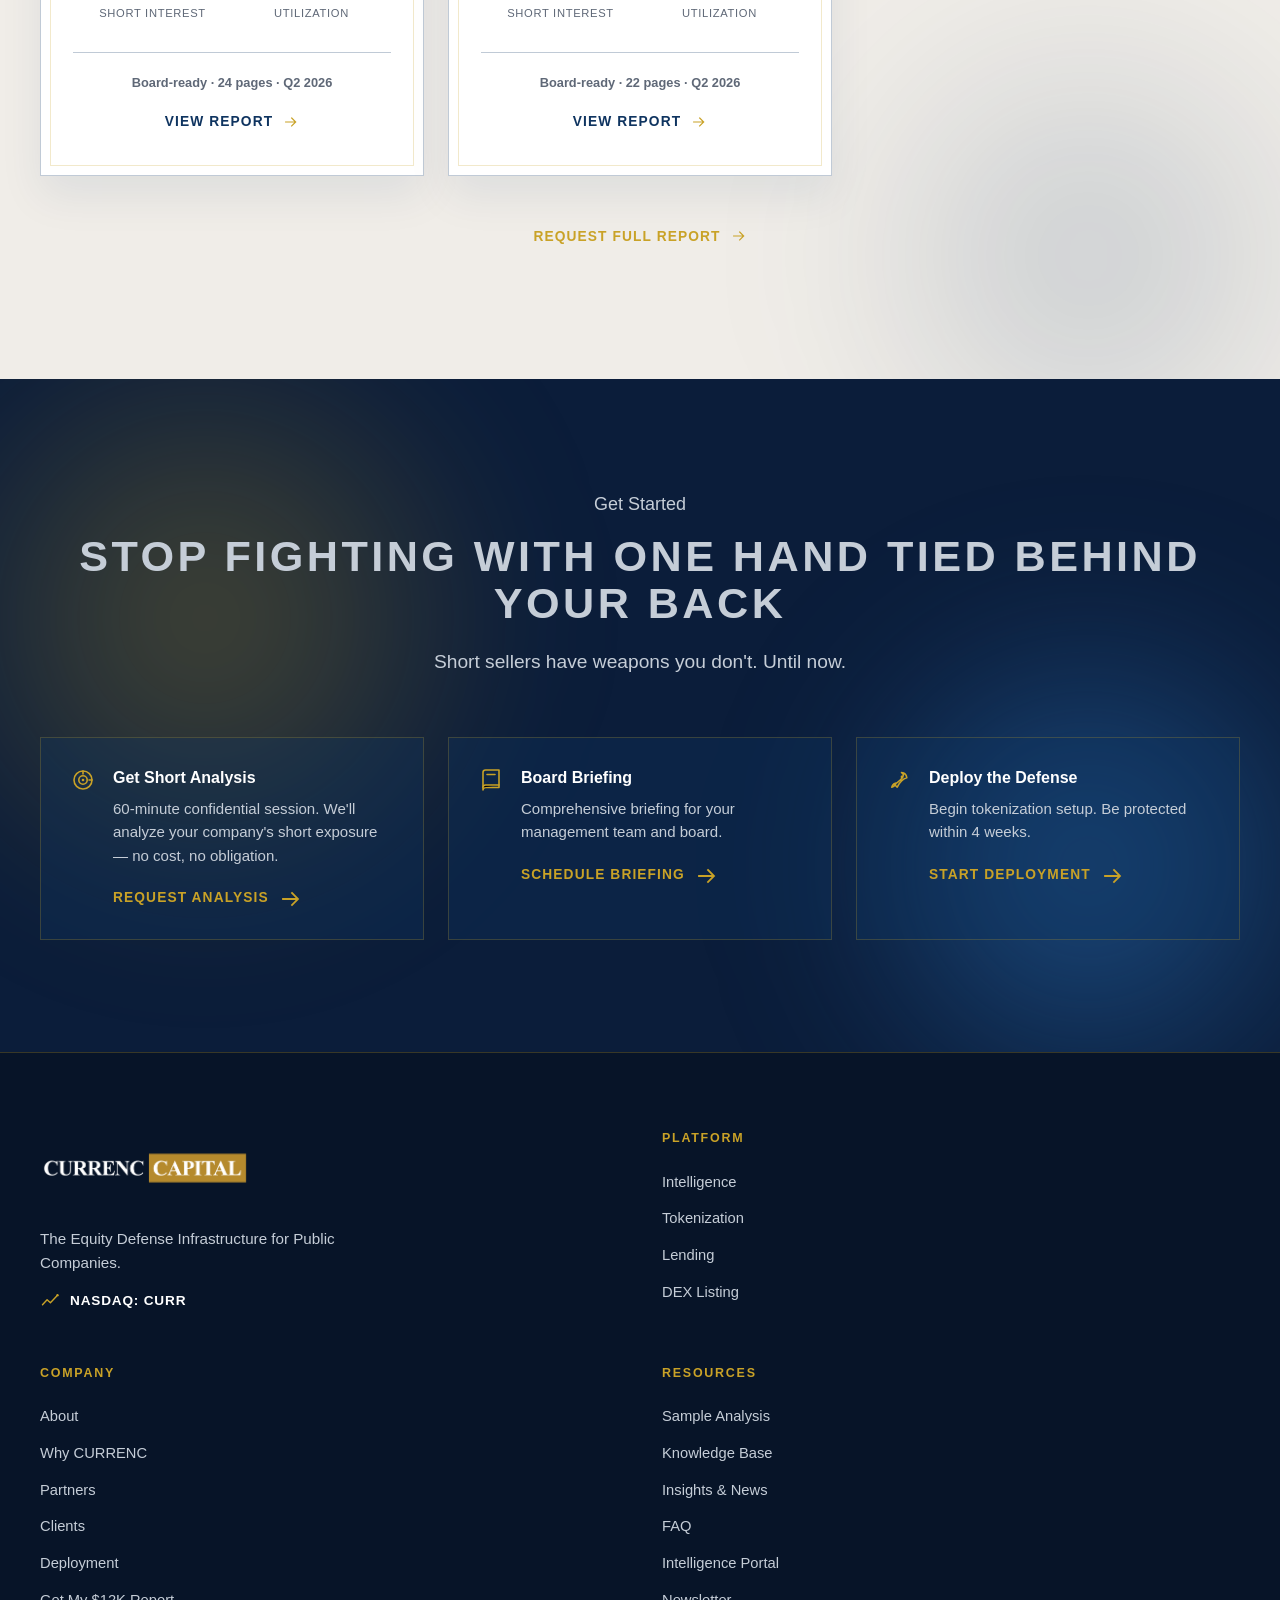
==== commit e3a19fec: "Add files via upload alex's comment" ====
--- a/index.html
+++ b/index.html
@@ -8,7 +8,7 @@
       name="description"
       content="CURRENC Capital provides Equity Defense Infrastructure for public companies facing short seller attacks. Intelligence, Tokenization, Lending, DEX Listing, and IR &amp; Market Making."
     />
-    <link rel="stylesheet" href="./styles.css?v=20260710y" />
+    <link rel="stylesheet" href="./styles.css?v=2026071ah" />
   </head>
   <body>
     <svg class="icon-sprite" aria-hidden="true" focusable="false">
@@ -152,10 +152,10 @@
               <a data-i18n="common.nav.w02" href="weapon-tokenization.html">02 · Tokenization</a>
               <a data-i18n="common.nav.w03" href="weapon-lending.html">03 · Lending</a>
               <a data-i18n="common.nav.w04" href="weapon-dex-listing.html">04 · DEX Listing</a>
-              <a data-i18n="common.nav.w05" href="weapon-ir-market-making.html">05 · IR &amp; Market Making</a>
             </div>
           </div>
           <a data-i18n="common.nav.deployment" href="#deployment">Deployment</a>
+          <a data-i18n="common.nav.partner" href="./partner-reseller.html">Partner Reseller (IR)</a>
           <a class="nav-cta nav-cta-mobile" data-i18n="common.cta.report" href="./short-analysis.html">Get My $12K Report</a>
           <div class="lang-switch lang-switch-mobile">
             <select class="lang-select" aria-label="Select language">
@@ -198,7 +198,7 @@
             <div class="knife-line" aria-hidden="true"></div>
 
             <p data-i18n="home.sec01.003" class="hero-subhead">
-              Five integrated weapons to defend your valuation, secure your shares, and unlock 24/7 global liquidity.
+              Four Integrated weapons to fight shorts, unlock liquidity, and access global investors 24x7
             </p>
 
             <div class="hero-actions">
@@ -210,16 +210,32 @@
 
         <div class="hero-ticker" aria-hidden="true">
           <div class="hero-ticker-track">
-            <span>NVDA <b data-i18n="home.sec01.006">SHORT PRESSURE DETECTED</b></span>
-            <span>MSFT <b data-i18n="home.sec01.006">SHORT PRESSURE DETECTED</b></span>
-            <span>AMZN <b data-i18n="home.sec01.006">SHORT PRESSURE DETECTED</b></span>
-            <span>TSLA <b data-i18n="home.sec01.006">SHORT PRESSURE DETECTED</b></span>
-            <span>META <b data-i18n="home.sec01.006">SHORT PRESSURE DETECTED</b></span>
-            <span>NVDA <b data-i18n="home.sec01.006">SHORT PRESSURE DETECTED</b></span>
-            <span>MSFT <b data-i18n="home.sec01.006">SHORT PRESSURE DETECTED</b></span>
-            <span>AMZN <b data-i18n="home.sec01.006">SHORT PRESSURE DETECTED</b></span>
-            <span>TSLA <b data-i18n="home.sec01.006">SHORT PRESSURE DETECTED</b></span>
-            <span>META <b data-i18n="home.sec01.006">SHORT PRESSURE DETECTED</b></span>
+            <span>AMBR <b data-i18n="home.sec01.006">SHORT PRESSURE DETECTED</b></span>
+            <span>HUIZ <b data-i18n="home.sec01.006">SHORT PRESSURE DETECTED</b></span>
+            <span>FNGR <b data-i18n="home.sec01.006">SHORT PRESSURE DETECTED</b></span>
+            <span>MIMI <b data-i18n="home.sec01.006">SHORT PRESSURE DETECTED</b></span>
+            <span>JXG <b data-i18n="home.sec01.006">SHORT PRESSURE DETECTED</b></span>
+            <span>DDC <b data-i18n="home.sec01.006">SHORT PRESSURE DETECTED</b></span>
+            <span>NCTY <b data-i18n="home.sec01.006">SHORT PRESSURE DETECTED</b></span>
+            <span>SuperX <b data-i18n="home.sec01.006">SHORT PRESSURE DETECTED</b></span>
+            <span>YOOV <b data-i18n="home.sec01.006">SHORT PRESSURE DETECTED</b></span>
+            <span>ROMA <b data-i18n="home.sec01.006">SHORT PRESSURE DETECTED</b></span>
+            <span>CHR <b data-i18n="home.sec01.006">SHORT PRESSURE DETECTED</b></span>
+            <span>MFI <b data-i18n="home.sec01.006">SHORT PRESSURE DETECTED</b></span>
+            <span>THH <b data-i18n="home.sec01.006">SHORT PRESSURE DETECTED</b></span>
+            <span>AMBR <b data-i18n="home.sec01.006">SHORT PRESSURE DETECTED</b></span>
+            <span>HUIZ <b data-i18n="home.sec01.006">SHORT PRESSURE DETECTED</b></span>
+            <span>FNGR <b data-i18n="home.sec01.006">SHORT PRESSURE DETECTED</b></span>
+            <span>MIMI <b data-i18n="home.sec01.006">SHORT PRESSURE DETECTED</b></span>
+            <span>JXG <b data-i18n="home.sec01.006">SHORT PRESSURE DETECTED</b></span>
+            <span>DDC <b data-i18n="home.sec01.006">SHORT PRESSURE DETECTED</b></span>
+            <span>NCTY <b data-i18n="home.sec01.006">SHORT PRESSURE DETECTED</b></span>
+            <span>SuperX <b data-i18n="home.sec01.006">SHORT PRESSURE DETECTED</b></span>
+            <span>YOOV <b data-i18n="home.sec01.006">SHORT PRESSURE DETECTED</b></span>
+            <span>ROMA <b data-i18n="home.sec01.006">SHORT PRESSURE DETECTED</b></span>
+            <span>CHR <b data-i18n="home.sec01.006">SHORT PRESSURE DETECTED</b></span>
+            <span>MFI <b data-i18n="home.sec01.006">SHORT PRESSURE DETECTED</b></span>
+            <span>THH <b data-i18n="home.sec01.006">SHORT PRESSURE DETECTED</b></span>
           </div>
         </div>
       </section>
@@ -230,14 +246,15 @@
         <div class="container">
           <div class="section-heading centered">
             <p data-i18n="home.problem.001" class="eyebrow">01 · The Problem</p>
-            <h2 data-i18n="home.problem.002">THE WAR YOU CAN'T SEE — BUT YOU'RE LOSING EVERY DAY</h2>
-            <p data-i18n="home.problem.003" class="section-subtitle">Short sellers operate with weapons your board cannot detect. 45-day delayed filings. Hidden rehypothecation. Synthetic positions. By the time you see the damage, billions in shareholder value have vanished.</p>
-          </div>
-          <div class="metric-grid m4">
-            <article><strong data-i18n="home.problem.004">$4T+</strong><span data-i18n="home.problem.005" class="m-label">Value Destroyed by Shorts</span><p data-i18n="home.problem.006">Trillions in market cap erased by coordinated short attacks across US-listed companies.</p></article>
-            <article><strong data-i18n="home.problem.007">70%</strong><span data-i18n="home.problem.008" class="m-label">Utilization Threshold</span><p data-i18n="home.problem.009">When utilization exceeds 70%, short squeezes become increasingly probable.</p></article>
-            <article><strong data-i18n="home.problem.010">45</strong><span data-i18n="home.problem.011" class="m-label">Days Blind Delay</span><p data-i18n="home.problem.012">13F filings arrive 45 days late. By then, short sellers have already repositioned.</p></article>
-            <article><strong data-i18n="home.problem.013">0%</strong><span data-i18n="home.problem.014" class="m-label">Visibility Into Lending</span><p data-i18n="home.problem.015">Public companies have zero real-time visibility into how their shares are being lent.</p></article>
+            <h2 data-i18n="home.problem.002">THE 5 HIDDEN WEAPONS OF SHORT SELLERS</h2>
+            <p data-i18n="home.problem.003" class="section-subtitle">Short sellers operate with five hidden weapons your board cannot detect — until billions in shareholder value have already vanished.</p>
+          </div>
+          <div class="metric-grid m5">
+            <article><strong data-i18n="home.problem.004">01</strong><span data-i18n="home.problem.005" class="m-label">Delayed Disclosure</span><p data-i18n="home.problem.006">45-day delay before short positions must be reported. By then, the damage is done.</p></article>
+            <article><strong data-i18n="home.problem.007">02</strong><span data-i18n="home.problem.008" class="m-label">Rehypothecation</span><p data-i18n="home.problem.009">Single share lent 3–5x through DTC omnibus accounts. One share creates multiple short positions.</p></article>
+            <article><strong data-i18n="home.problem.010">03</strong><span data-i18n="home.problem.011" class="m-label">Synthetic Short Positions</span><p data-i18n="home.problem.012">Options market makers create synthetic shorts through put-call parity. Invisible to short interest reports.</p></article>
+            <article><strong data-i18n="home.problem.013">04</strong><span data-i18n="home.problem.014" class="m-label">Dark Pool Manipulation</span><p data-i18n="home.problem.015">Off-exchange trading hides true volume. Shorts use dark pools to avoid detection and manipulate price.</p></article>
+            <article><strong data-i18n="home.problem.016">05</strong><span data-i18n="home.problem.017" class="m-label">FUD Campaigns</span><p data-i18n="home.problem.018">Coordinated negative media, social media attacks, and analyst reports timed with short positions.</p></article>
           </div>
         </div>
       </section>
@@ -359,8 +376,8 @@
         <div class="container">
           <div class="section-heading centered">
             <p data-i18n="home.solution.001" class="eyebrow">Defense Architecture</p>
-            <h2 data-i18n="home.solution.002">THE SOLUTION: 5 MODULAR WEAPONS</h2>
-            <p data-i18n="home.solution.003" class="section-subtitle">The world's first Equity Defense Infrastructure — five integrated weapons that work alone or together.</p>
+            <h2 data-i18n="home.solution.002">THE SOLUTION: 4 MODULAR WEAPONS</h2>
+            <p data-i18n="home.solution.003" class="section-subtitle">The world's first Equity Defense Infrastructure — four integrated weapons that work alone or together.</p>
           </div>
           <div class="arsenal-band">
             <div class="solution-cards reveal-stagger">
@@ -392,16 +409,79 @@
                 <p data-i18n="home.solution.019">24/7 global trading on Solana with institutional-grade liquidity.</p>
                 <a class="card-link" href="./weapon-dex-listing.html">View Details<svg class="icon" aria-hidden="true"><use href="#icon-arrow-right"></use></svg></a>
               </article>
-              <article>
-                <div class="card-top"><svg class="icon weapon-icon" aria-hidden="true"><use href="#icon-megaphone"></use></svg><span data-i18n="home.solution.020">05</span></div>
-                <h3 data-i18n="home.solution.021">IR &amp; MARKET MAKING</h3>
-                <p data-i18n="home.solution.022" class="meta">DLK + Market Maker</p>
-                <p data-i18n="home.solution.023">Strategic IR and continuous market making with tight spreads and deep liquidity.</p>
-                <a class="card-link" href="./weapon-ir-market-making.html">View Details<svg class="icon" aria-hidden="true"><use href="#icon-arrow-right"></use></svg></a>
-              </article>
             </div>
             <div class="arsenal-ribbon">CURRENC CAPITAL | THE ONLY PLATFORM THAT DOES BOTH — MONITORING + TOKENIZATION</div>
           </div>
+        </div>
+      </section>
+
+      <!-- ============ SIX TRANSFORMATIVE BENEFITS ============ -->
+      <section class="section-full section-light reveal">
+        <div class="anim-bg light" aria-hidden="true"></div>
+        <div class="container">
+          <div class="section-heading centered">
+            <p data-i18n="home.benefits.001" class="eyebrow">The Impact</p>
+            <h2 data-i18n="home.benefits.002">SIX TRANSFORMATIVE BENEFITS</h2>
+          </div>
+          <div class="feature-grid reveal-stagger">
+            <article class="detail-card">
+              <svg class="icon" aria-hidden="true"><use href="#icon-clock"></use></svg>
+              <div><strong data-i18n="home.benefits.003">24/7 Global Trading</strong><p data-i18n="home.benefits.004">Trade your shares anytime across centralized and AMM-based markets. No market hours restrictions.</p></div>
+            </article>
+            <article class="detail-card">
+              <svg class="icon" aria-hidden="true"><use href="#icon-dollar"></use></svg>
+              <div><strong data-i18n="home.benefits.005">Lending &amp; Liquidity</strong><p data-i18n="home.benefits.006">Pledge tokenized shares to borrow stablecoins through DeFi protocols. No rehypothecation risk.</p></div>
+            </article>
+            <article class="detail-card">
+              <svg class="icon" aria-hidden="true"><use href="#icon-globe"></use></svg>
+              <div><strong data-i18n="home.benefits.007">Global Investor Access</strong><p data-i18n="home.benefits.008">Connect with 500M+ crypto investors across Asia, Europe, and Americas. Expand beyond local markets.</p></div>
+            </article>
+            <article class="detail-card">
+              <svg class="icon" aria-hidden="true"><use href="#icon-shield"></use></svg>
+              <div><strong data-i18n="home.benefits.009">No Short Selling Pressure</strong><p data-i18n="home.benefits.010">Remove shares from prime brokers into self-custody wallets. Starve short sellers of borrowable inventory.</p></div>
+            </article>
+            <article class="detail-card">
+              <svg class="icon" aria-hidden="true"><use href="#icon-doc"></use></svg>
+              <div><strong data-i18n="home.benefits.011">Self-Custodied Ownership</strong><p data-i18n="home.benefits.012">Hold shares in your own digital wallet with direct ownership. Full recovery process if wallet is lost.</p></div>
+            </article>
+            <article class="detail-card">
+              <svg class="icon" aria-hidden="true"><use href="#icon-gauge"></use></svg>
+              <div><strong data-i18n="home.benefits.013">Algorithmic Trading</strong><p data-i18n="home.benefits.014">Integrate with AMMs and algorithmic strategies for efficient, programmable 24/7 price discovery.</p></div>
+            </article>
+          </div>
+        </div>
+      </section>
+
+      <!-- ============ AI-READY INFRASTRUCTURE ============ -->
+      <section class="section-full section-dark reveal">
+        <div class="anim-bg" aria-hidden="true"></div>
+        <div class="container">
+          <div class="section-heading centered">
+            <p data-i18n="home.ai.001" class="eyebrow">AI-Ready Infrastructure</p>
+            <h2 data-i18n="home.ai.002">FRACTIONAL TRADING + AGENTIC AI</h2>
+            <p data-i18n="home.ai.003" class="section-subtitle">Tokenized shares are the only listed securities programmable enough for autonomous AI agents. This is the next frontier — and your clients can be first.</p>
+          </div>
+          <div class="wp-cols">
+            <div class="wp-col">
+              <h3 data-i18n="home.ai.004">Fractional — Up to 6 Decimals</h3>
+              <ul class="tick-list">
+                <li data-i18n="home.ai.005">Traditional shares: whole units only</li>
+                <li data-i18n="home.ai.006">Tokenized shares: 0.000001 units</li>
+                <li data-i18n="home.ai.007">AI agents can hold $10 positions in $500 stocks</li>
+                <li data-i18n="home.ai.008">Micro-strategies become economically viable</li>
+              </ul>
+            </div>
+            <div class="wp-col">
+              <h3 data-i18n="home.ai.009">Agentic AI Trading Ready</h3>
+              <ul class="tick-list">
+                <li data-i18n="home.ai.010">API-native smart contract interaction</li>
+                <li data-i18n="home.ai.011">24/7 trading matches AI always-on nature</li>
+                <li data-i18n="home.ai.012">No human latency — instant execution</li>
+                <li data-i18n="home.ai.013">Access to $2T+ crypto liquidity pools</li>
+              </ul>
+            </div>
+          </div>
+          <div class="callout-band"><strong data-i18n="home.ai.014">Why this matters:</strong> <span data-i18n="home.ai.015">AI agents are the fastest-growing market participant class in crypto/DeFi. Tokenized listed shares are the only traditional securities that can be traded programmatically by autonomous agents — fractional, 24/7, cross-chain. Your clients that tokenize first capture a new investor base that no roadshow or broker relationship can reach.</span></div>
         </div>
       </section>
 
@@ -495,6 +575,21 @@
               <div class="why-head"><svg class="icon why-icon" aria-hidden="true"><use href="#icon-badge-check"></use></svg><span data-i18n="home.why.010" class="why-index">03</span></div>
               <h3 data-i18n="home.why.011">Regulatory First-Mover</h3>
               <p data-i18n="home.why.012">Deep relationships with Securitize (SEC-registered transfer agent), 6-K filing expertise, and compliance frameworks for Reg D / Reg S token offerings.</p>
+            </article>
+            <article class="why-card">
+              <div class="why-head"><svg class="icon why-icon" aria-hidden="true"><use href="#icon-shield"></use></svg><span data-i18n="home.why.019" class="why-index">04</span></div>
+              <h3 data-i18n="home.why.020">Only 4-Weapon Platform</h3>
+              <p data-i18n="home.why.021">No other platform combines Intelligence, Tokenization, Lending, and DEX into one integrated system.</p>
+            </article>
+            <article class="why-card">
+              <div class="why-head"><svg class="icon why-icon" aria-hidden="true"><use href="#icon-dollar"></use></svg><span data-i18n="home.why.022" class="why-index">05</span></div>
+              <h3 data-i18n="home.why.023">No Cash Outlay</h3>
+              <p data-i18n="home.why.024">Pay in shares at current market price. Preserve cash for operations and growth.</p>
+            </article>
+            <article class="why-card">
+              <div class="why-head"><svg class="icon why-icon" aria-hidden="true"><use href="#icon-rocket"></use></svg><span data-i18n="home.why.025" class="why-index">06</span></div>
+              <h3 data-i18n="home.why.026">4-Week Deployment</h3>
+              <p data-i18n="home.why.027">From signed engagement to go-live in 4 weeks. Fastest deployment in the industry.</p>
             </article>
           </div>
         </div>
@@ -552,8 +647,9 @@
             <h2 data-i18n="home.partners.002">BUILT WITH BEST-IN-CLASS PARTNERS</h2>
             <p data-i18n="home.partners.003" class="section-subtitle">Institutional infrastructure across tokenization, liquidity, and market making.</p>
           </div>
-          <div class="logo-strip solo">
-            <div class="logo-tile"><img src="./Resources/securitize.png" alt="Securitize" /></div>
+          <div class="logo-strip duo partners-logo-strip">
+            <a class="logo-tile" href="https://securitize.io/" target="_blank" rel="noopener"><img src="./Resources/securitize.png" alt="Securitize" /></a>
+            <a class="logo-tile" href="https://www.dlkadvisory.com/" target="_blank" rel="noopener"><img src="./Resources/DLK logo.png" alt="DLK Advisory" /></a>
           </div>
         </div>
       </section>
@@ -786,7 +882,6 @@
             <a data-i18n="common.footer.token" href="./weapon-tokenization.html">Tokenization</a>
             <a data-i18n="common.footer.lend" href="./weapon-lending.html">Lending</a>
             <a data-i18n="common.footer.dex" href="./weapon-dex-listing.html">DEX Listing</a>
-            <a data-i18n="common.footer.irmm_full" href="./weapon-ir-market-making.html">IR &amp; Market Making</a>
           </nav>
           <nav class="footer-col" aria-label="Company">
             <strong data-i18n="home.foot.003">Company</strong>
@@ -814,8 +909,8 @@
       </div>
     </footer>
 
-    <script src="./translations.js?v=20260710y"></script>
-    <script src="./i18n.js?v=20260710y"></script>
-    <script src="./script.js?v=20260710y"></script>
+    <script src="./translations.js?v=2026071ah"></script>
+    <script src="./i18n.js?v=2026071ah"></script>
+    <script src="./script.js?v=2026071ah"></script>
   </body>
 </html>
--- a/styles.css
+++ b/styles.css
@@ -357,7 +357,7 @@
 }
 .hero-ticker-track {
   display: flex; width: max-content; gap: 48px; padding: 12px 24px;
-  animation: heroTickerScroll 32s linear infinite;
+  animation: heroTickerScroll 83s linear infinite;
 }
 .hero-ticker-track span {
   display: inline-flex; align-items: center; gap: 8px; white-space: nowrap;
@@ -498,7 +498,7 @@
 /* ============ SOLUTION CARDS ============ */
 
 .arsenal-band { border: 1px solid rgba(201, 162, 39, 0.38); background: linear-gradient(180deg, rgba(15, 52, 96, 0.6), rgba(11, 29, 58, 0.94)); }
-.solution-cards { display: grid; grid-template-columns: repeat(5, minmax(0, 1fr)); }
+.solution-cards { display: grid; grid-template-columns: repeat(4, minmax(0, 1fr)); }
 .solution-cards article {
   position: relative; display: flex; flex-direction: column; min-height: 400px;
   padding: 34px 28px; border-right: 1px solid var(--gold-line-soft);
@@ -1235,6 +1235,7 @@
 .metric-grid { display: grid; gap: 1px; background: var(--gold-line-soft); border: 1px solid var(--gold-line-soft); }
 .metric-grid.m3 { grid-template-columns: repeat(3, minmax(0, 1fr)); }
 .metric-grid.m4 { grid-template-columns: repeat(4, minmax(0, 1fr)); }
+.metric-grid.m5 { grid-template-columns: repeat(5, minmax(0, 1fr)); }
 .metric-grid article { padding: 32px 28px; background: var(--light-bg); }
 .section-dark .metric-grid article { background: var(--background); }
 .metric-grid strong { display: block; color: var(--accent); font-size: 2.4rem; line-height: 1; font-variant-numeric: tabular-nums; }
@@ -1251,8 +1252,8 @@
 .wp-col h3 { display: inline-block; color: var(--primary); font-size: 1.15rem; margin-bottom: 18px; padding-bottom: 12px; border-bottom: 2px solid var(--accent); }
 .section-dark .wp-col h3 { color: var(--white); }
 .tick-list { list-style: none; padding: 0; margin: 0; }
-.tick-list li { display: flex; gap: 12px; padding: 13px 0; border-bottom: 1px solid var(--navy-line); }
-.tick-list li::before { content: "▸"; color: var(--accent); font-weight: 800; }
+.tick-list li { position: relative; padding: 13px 0 13px 22px; border-bottom: 1px solid var(--navy-line); }
+.tick-list li::before { content: "▸"; position: absolute; left: 0; top: 13px; color: var(--accent); font-weight: 800; line-height: 1.55; }
 .section-dark .tick-list li { border-bottom-color: var(--gold-line-soft); color: var(--body-text); }
 
 .feature-grid { display: grid; grid-template-columns: repeat(3, minmax(0, 1fr)); gap: 24px; }
@@ -1299,15 +1300,22 @@
 .logo-strip.five { grid-template-columns: repeat(5, minmax(0, 1fr)); }
 .logo-strip.solo { display: flex; justify-content: center; }
 .logo-strip.solo .logo-tile { width: min(420px, 100%); }
-.logo-tile { display: grid; place-items: center; min-height: 130px; padding: 26px 28px; background: #fff; border: 1px solid var(--gold-line-soft); transition: transform 200ms ease, box-shadow 200ms ease; }
+.logo-strip.duo { display: flex; justify-content: center; flex-wrap: wrap; gap: 20px; }
+.logo-strip.duo .logo-tile { width: min(300px, 100%); }
+.logo-tile { display: grid; place-items: center; min-height: 150px; padding: 20px 24px; background: #fff; border: 1px solid var(--gold-line-soft); transition: transform 200ms ease, box-shadow 200ms ease; }
 .section-light .logo-tile { box-shadow: 0 14px 30px rgba(15, 52, 96, 0.08); }
 .logo-tile:hover { transform: translateY(-4px); box-shadow: 0 22px 44px rgba(0, 0, 0, 0.18); }
-.logo-tile img { max-height: 52px; max-width: 100%; width: auto; object-fit: contain; }
+.logo-tile img { max-height: 92px; max-width: 100%; width: auto; object-fit: contain; }
 .logo-tile.placeholder { background: transparent; border: 1px dashed var(--gold-line-soft); box-shadow: none; }
 .section-light .logo-tile.placeholder { border-color: var(--navy-line); box-shadow: none; }
 .logo-tile.placeholder:hover { transform: none; box-shadow: none; }
 .logo-tile.placeholder span { color: rgba(197, 205, 215, 0.5); font-size: 0.78rem; font-weight: 800; letter-spacing: 0.12em; text-transform: uppercase; }
 .section-light .logo-tile.placeholder span { color: rgba(15, 52, 96, 0.4); }
+
+/* Partners logos — clickable, ~20% larger than the standard logo-tile */
+.partners-logo-strip.logo-strip.duo .logo-tile { width: min(360px, 100%); min-height: 180px; cursor: pointer; }
+.partners-logo-strip .logo-tile img { max-height: 110px; }
+.partners-logo-strip .logo-tile:hover { border-color: var(--gold-line); }
 
 /* ============ ANALYSIS TOMBSTONES ============ */
 .tombstone-grid { display: grid; grid-template-columns: repeat(3, minmax(0, 1fr)); gap: 24px; }
@@ -1367,9 +1375,9 @@
 @media (max-width: 1280px) {
   .container { width: min(var(--container), calc(100% - 80px)); }
   .portal-grid, .subscribe-grid { grid-template-columns: 1fr 1fr; gap: 56px; }
-  .solution-cards { grid-template-columns: repeat(3, minmax(0, 1fr)); }
+  .solution-cards { grid-template-columns: repeat(2, minmax(0, 1fr)); }
   .solution-cards article { border-bottom: 1px solid var(--gold-line-soft); }
-  .solution-cards article:nth-child(3n) { border-right: 0; }
+  .solution-cards article:nth-child(2n) { border-right: 0; }
   .why-grid { grid-template-columns: repeat(2, minmax(0, 1fr)); }
   .news-grid { grid-template-columns: repeat(3, minmax(0, 1fr)); gap: 22px; }
   .kb-grid { grid-template-columns: repeat(2, minmax(0, 1fr)); }
@@ -1377,7 +1385,7 @@
 }
 
 /* Hamburger threshold — mobile + tablet */
-@media (max-width: 1024px) {
+@media (max-width: 1360px) {
   .header-inner { grid-template-columns: auto auto; justify-content: space-between; }
   .nav-cta-desktop { display: none; }
   .lang-switch-desktop { display: none; }
@@ -1450,6 +1458,7 @@
 
   .compare-grid, .wp-cols, .feature-grid, .pricing-grid, .pricing-include ul, .arrow-list, .metric-grid.m3 { grid-template-columns: 1fr; }
   .metric-grid.m4 { grid-template-columns: repeat(2, minmax(0, 1fr)); }
+  .metric-grid.m5 { grid-template-columns: repeat(2, minmax(0, 1fr)); }
   .wp-cols { gap: 32px; }
   .logo-strip, .logo-strip.five { grid-template-columns: repeat(3, minmax(0, 1fr)); }
   .tombstone-grid { grid-template-columns: 1fr; max-width: 440px; margin: 0 auto; }
@@ -1479,6 +1488,7 @@
   .footer-legal { flex-direction: column; }
   .timeline-top { flex-direction: column; align-items: flex-start; gap: 6px; }
   .metric-grid.m4 { grid-template-columns: 1fr; }
+  .metric-grid.m5 { grid-template-columns: 1fr; }
   .data-table th, .data-table td { padding: 12px 14px; font-size: 0.84rem; }
   .data-table .freq { white-space: normal; }
   .pricing-card, .pricing-include { padding: 26px 22px; }
@@ -1595,6 +1605,46 @@
 }
 
 /* ============ OUR STORY PAGE ============ */
+
+/* Hero — two-column split with animated crash → recovery share-price chart */
+.story-page .page-hero-num { display: none; }
+.story-page .hero-split-grid { display: grid; grid-template-columns: minmax(0, 0.9fr) minmax(0, 1.1fr); gap: 44px; align-items: center; }
+.story-page .hero-split-visual { position: relative; margin: 0; }
+.story-page .hero-split-visual::before {
+  content: ""; position: absolute; inset: -14% -6%; z-index: 0;
+  background: radial-gradient(closest-side, rgba(201, 162, 39, 0.22), transparent 72%);
+  filter: blur(16px); animation: intelGlowPulse 6s ease-in-out infinite;
+}
+.story-page .story-chart { position: relative; z-index: 1; width: 100%; max-width: 620px; height: auto; overflow: visible; }
+.story-page .sc-grid line { stroke: rgba(255, 255, 255, 0.08); stroke-width: 1; }
+.story-page .sc-line { stroke-dasharray: 1000; stroke-dashoffset: 1000; filter: drop-shadow(0 4px 14px rgba(0, 0, 0, 0.45)); }
+.story-page .reveal .sc-crash, .story-page .sc-crash { animation: storyDraw 1.5s ease forwards; }
+.story-page .sc-recover { animation: storyDraw 1.7s ease 1.4s forwards; }
+.story-page .sc-area { opacity: 0; animation: storyFade 1.2s ease 2.6s forwards; }
+.story-page .sc-dot { filter: drop-shadow(0 0 6px currentColor); }
+.story-page .sc-dot-low { fill: var(--danger-bright); color: var(--danger-bright); opacity: 0; animation: storyFade 0.5s ease 1.3s forwards; }
+.story-page .sc-dot-high { fill: var(--accent-bright); color: var(--accent-bright); opacity: 0; animation: storyFade 0.5s ease 3s forwards; }
+.story-page .sc-label { font-size: 20px; font-weight: 800; font-family: inherit; opacity: 0; }
+.story-page .sc-label-low { fill: var(--danger-bright); animation: storyFade 0.5s ease 1.4s forwards; }
+.story-page .sc-label-high { fill: var(--accent-bright); animation: storyFade 0.5s ease 3.1s forwards; }
+@keyframes storyDraw { to { stroke-dashoffset: 0; } }
+@keyframes storyFade { to { opacity: 1; } }
+@media (max-width: 900px) {
+  .story-page .hero-split-grid { grid-template-columns: 1fr; }
+  .story-page .hero-split-visual { order: -1; margin-bottom: 8px; }
+  .story-page .story-chart { max-width: 480px; margin: 0 auto; display: block; }
+}
+
+/* Mission signature — dark brand seal with the CURRENC logo */
+.story-page .story-seal {
+  margin: 40px auto 0; max-width: 720px; text-align: center;
+  padding: 44px 40px; border: 1px solid var(--gold-line);
+  background: linear-gradient(180deg, var(--background-deep), #050f20);
+  box-shadow: 0 24px 60px rgba(0, 0, 0, 0.28);
+}
+.story-page .story-seal-logo { width: 190px; height: auto; margin: 0 auto 26px; display: block; opacity: 0.96; }
+.story-page .story-seal-quote { margin: 0; color: var(--white); font-style: italic; font-size: 1.18rem; line-height: 1.6; }
+.story-page .story-seal-by { margin: 20px 0 0; color: var(--accent); font-weight: 800; letter-spacing: 0.1em; text-transform: uppercase; font-size: 0.78rem; }
 
 /* Vertical narrative timeline */
 .story-timeline { list-style: none; margin: 56px 0 0; padding: 0; max-width: 880px; margin-inline: auto; position: relative; }
@@ -1631,7 +1681,8 @@
 .story-weapon p { color: var(--muted-light); margin: 0 0 12px; font-size: 0.94rem; line-height: 1.65; }
 .story-weapon p strong { color: var(--ink); }
 .story-weapon .tick-list { margin: 16px 0; }
-.story-weapon .tick-list li { padding: 10px 0; font-size: 0.88rem; }
+.story-weapon .tick-list li { padding: 10px 0 10px 22px; font-size: 0.88rem; }
+.story-weapon .tick-list li::before { top: 10px; }
 .sw-pitch { margin-top: 18px; padding: 16px 20px; border-left: 2px solid var(--accent); background: rgba(201, 162, 39, 0.08); font-style: italic; color: var(--ink); font-size: 0.92rem; }
 
 /* Before/after results */
@@ -1665,3 +1716,91 @@
   .cost-area, .cost-gap, .cost-callout, .cost-dot, .cap-lost-label, .pchart-red-area, .pchart-gold-area, .pchart-marker, .pchart-dot { opacity: 1; }
   .scenario-fill { width: var(--pct); }
 }
+
+/* ============ PARTNER RESELLER (IR) PAGE (scoped) ============ */
+.partner-page .page-hero-num { display: none; }
+.partner-page .metric-grid .partner-stat-red { color: var(--danger-bright); }
+
+/* Featured IR partner box (Why IR — light section) */
+.partner-page .partner-feature { display: flex; align-items: center; gap: 28px; margin-top: 40px; padding: 34px 36px; border: 1px solid var(--gold-line); background: linear-gradient(90deg, rgba(201, 162, 39, 0.08), transparent 72%); }
+.partner-page .partner-feature-icon { flex-shrink: 0; width: 64px; height: 64px; display: grid; place-items: center; border: 1px solid var(--gold-line); background: rgba(201, 162, 39, 0.1); }
+.partner-page .partner-feature-icon .icon { width: 30px; height: 30px; color: var(--accent); }
+.partner-page .partner-feature-body { flex: 1; }
+.partner-page .partner-feature-body h3 { color: var(--primary); font-size: 1.5rem; margin: 6px 0 10px; }
+.partner-page .partner-dlk-link { color: inherit; text-decoration: none; border-bottom: 1.5px solid var(--gold-line); transition: color 180ms ease, border-color 180ms ease; }
+.partner-page .partner-dlk-link:hover { color: var(--accent); border-color: var(--accent); }
+.partner-page .partner-feature-body p { margin: 0; color: var(--muted-light); }
+.partner-page .partner-feature-badge { flex-shrink: 0; text-align: right; }
+.partner-page .partner-feature-badge strong { display: block; color: var(--accent); font-size: 2rem; line-height: 1; }
+.partner-page .partner-feature-badge span { color: var(--body-text); font-size: 0.82rem; }
+
+/* Solution layers */
+.partner-page .partner-layer-head { display: flex; align-items: center; gap: 12px; margin-bottom: 8px; }
+.partner-page .partner-layer-tag { padding: 5px 12px; background: var(--accent); color: var(--background-deep); font-size: 0.68rem; font-weight: 800; letter-spacing: 0.08em; text-transform: uppercase; }
+.partner-page .partner-layer-head h3 { color: var(--white); font-size: 1.3rem; margin: 0; }
+.partner-page .partner-layer-note { margin-top: 16px; color: var(--accent); font-weight: 700; font-size: 0.9rem; }
+
+/* How it works — numbered steps */
+.partner-page .partner-steps { list-style: none; margin: 8px 0 0; padding: 0; display: grid; grid-template-columns: repeat(4, minmax(0, 1fr)); gap: 28px; }
+.partner-page .partner-step-num { display: block; font-size: 3.4rem; font-weight: 800; line-height: 1; color: rgba(201, 162, 39, 0.18); margin-bottom: 12px; }
+.partner-page .partner-steps h3 { color: var(--primary); font-size: 1.1rem; margin: 0 0 10px; }
+.partner-page .partner-steps p { margin: 0; color: var(--muted-light); font-size: 0.92rem; }
+
+/* Commission tiers */
+.partner-page .partner-tiers { display: grid; grid-template-columns: repeat(3, minmax(0, 1fr)); gap: 24px; margin-top: 8px; }
+.partner-page .partner-tier { position: relative; padding: 34px 30px; border: 1px solid var(--gold-line-soft); background: rgba(15, 52, 96, 0.3); text-align: center; }
+.partner-page .partner-tier.is-featured { border: 1px solid var(--accent); background: rgba(201, 162, 39, 0.08); }
+.partner-page .partner-tier-name { display: block; color: var(--body-text); font-size: 0.72rem; font-weight: 800; letter-spacing: 0.14em; text-transform: uppercase; margin-bottom: 14px; }
+.partner-page .partner-tier-pct { display: block; color: var(--accent); font-size: 3.4rem; font-weight: 800; line-height: 1; }
+.partner-page .partner-tier-sub { display: block; color: var(--body-text); font-size: 0.9rem; margin: 8px 0 18px; }
+.partner-page .partner-tier-req { padding-top: 16px; border-top: 1px solid var(--gold-line-soft); color: var(--white); font-size: 0.9rem; }
+.partner-page .partner-tier-req span { display: block; color: var(--body-text); font-size: 0.72rem; text-transform: uppercase; letter-spacing: 0.08em; margin-bottom: 4px; }
+.partner-page .partner-tier-badge { position: absolute; top: -13px; left: 50%; transform: translateX(-50%); background: var(--accent); color: var(--background-deep); padding: 4px 14px; font-size: 0.68rem; font-weight: 800; letter-spacing: 0.08em; text-transform: uppercase; white-space: nowrap; }
+
+/* Training mini numbers */
+.partner-page .partner-mini-num { flex-shrink: 0; color: var(--accent); font-weight: 800; font-size: 0.9rem; margin-top: 2px; }
+
+/* Target-client red flags */
+.partner-page .partner-flags { list-style: none; margin: 8px 0 0; padding: 0; display: grid; grid-template-columns: 1fr 1fr; gap: 14px; }
+.partner-page .partner-flags li { display: flex; align-items: center; gap: 14px; padding: 16px 20px; border: 1px solid var(--gold-line-soft); background: rgba(15, 52, 96, 0.3); color: var(--body-text); font-size: 0.92rem; }
+.partner-page .partner-flags .icon { flex-shrink: 0; width: 20px; height: 20px; color: var(--danger-bright); }
+
+/* Featured partner (Partners section — light) */
+.partner-page .partner-featured { margin-top: 8px; padding: 36px 40px; border: 1px solid var(--gold-line); background: linear-gradient(160deg, rgba(201, 162, 39, 0.08), transparent 72%); }
+.partner-page .partner-featured-tag { display: inline-block; margin-bottom: 20px; padding: 5px 14px; background: var(--accent); color: var(--background-deep); font-size: 0.68rem; font-weight: 800; letter-spacing: 0.08em; text-transform: uppercase; }
+.partner-page .partner-featured-row { display: flex; gap: 28px; align-items: flex-start; }
+.partner-page .partner-featured-icon { flex-shrink: 0; width: 88px; height: 88px; display: grid; place-items: center; border: 1px solid var(--gold-line); background: rgba(201, 162, 39, 0.1); }
+.partner-page .partner-featured-icon .icon { width: 42px; height: 42px; color: var(--accent); }
+.partner-page .partner-featured-body h3 { color: var(--primary); font-size: 1.7rem; margin: 0 0 12px; }
+.partner-page .partner-featured-body > p { margin: 0 0 18px; color: var(--muted-light); }
+.partner-page .partner-featured-meta { display: flex; flex-wrap: wrap; gap: 20px; }
+.partner-page .partner-featured-meta span { display: inline-flex; align-items: center; gap: 8px; color: var(--ink); font-size: 0.86rem; font-weight: 600; }
+.partner-page .partner-featured-meta .icon { width: 16px; height: 16px; color: var(--accent); }
+
+/* Apply — contact + form */
+.partner-page .partner-apply { display: grid; grid-template-columns: minmax(0, 0.8fr) minmax(0, 1.2fr); gap: 48px; align-items: start; margin-top: 8px; text-align: left; }
+.partner-page .partner-contact { display: flex; flex-direction: column; gap: 26px; }
+.partner-page .partner-contact-item { display: flex; align-items: center; gap: 16px; color: var(--white); }
+.partner-page .partner-contact-ic { flex-shrink: 0; width: 46px; height: 46px; display: grid; place-items: center; background: rgba(201, 162, 39, 0.1); }
+.partner-page .partner-contact-ic .icon { width: 20px; height: 20px; color: var(--accent); }
+.partner-page .partner-contact-label { display: block; color: var(--body-text); font-size: 0.72rem; text-transform: uppercase; letter-spacing: 0.08em; margin-bottom: 2px; }
+.partner-page .partner-form { padding: 34px 32px; border: 1px solid var(--gold-line-soft); background: rgba(15, 52, 96, 0.3); }
+.partner-page .partner-form h3 { color: var(--white); font-size: 1.2rem; margin: 0 0 22px; }
+.partner-page .partner-form label { display: block; color: var(--body-text); font-size: 0.72rem; text-transform: uppercase; letter-spacing: 0.08em; margin-bottom: 16px; }
+.partner-page .partner-form input, .partner-page .partner-form select, .partner-page .partner-form textarea { display: block; width: 100%; margin-top: 8px; padding: 12px 14px; background: var(--background-deep); border: 1px solid var(--gold-line-soft); color: var(--white); font-family: inherit; font-size: 0.92rem; text-transform: none; letter-spacing: normal; }
+.partner-page .partner-form textarea { resize: vertical; }
+.partner-page .partner-form input:focus, .partner-page .partner-form select:focus, .partner-page .partner-form textarea:focus { outline: none; border-color: var(--accent); }
+.partner-page .partner-form input.is-invalid { border-color: var(--danger-bright); }
+.partner-page .partner-form button { width: 100%; margin-top: 6px; }
+
+@media (max-width: 900px) {
+  .partner-page .partner-steps { grid-template-columns: 1fr 1fr; }
+  .partner-page .partner-tiers { grid-template-columns: 1fr; }
+  .partner-page .partner-flags { grid-template-columns: 1fr; }
+  .partner-page .partner-apply { grid-template-columns: 1fr; gap: 32px; }
+  .partner-page .partner-feature, .partner-page .partner-featured-row { flex-direction: column; align-items: flex-start; }
+  .partner-page .partner-feature-badge { text-align: left; }
+}
+@media (max-width: 560px) {
+  .partner-page .partner-steps { grid-template-columns: 1fr; }
+}
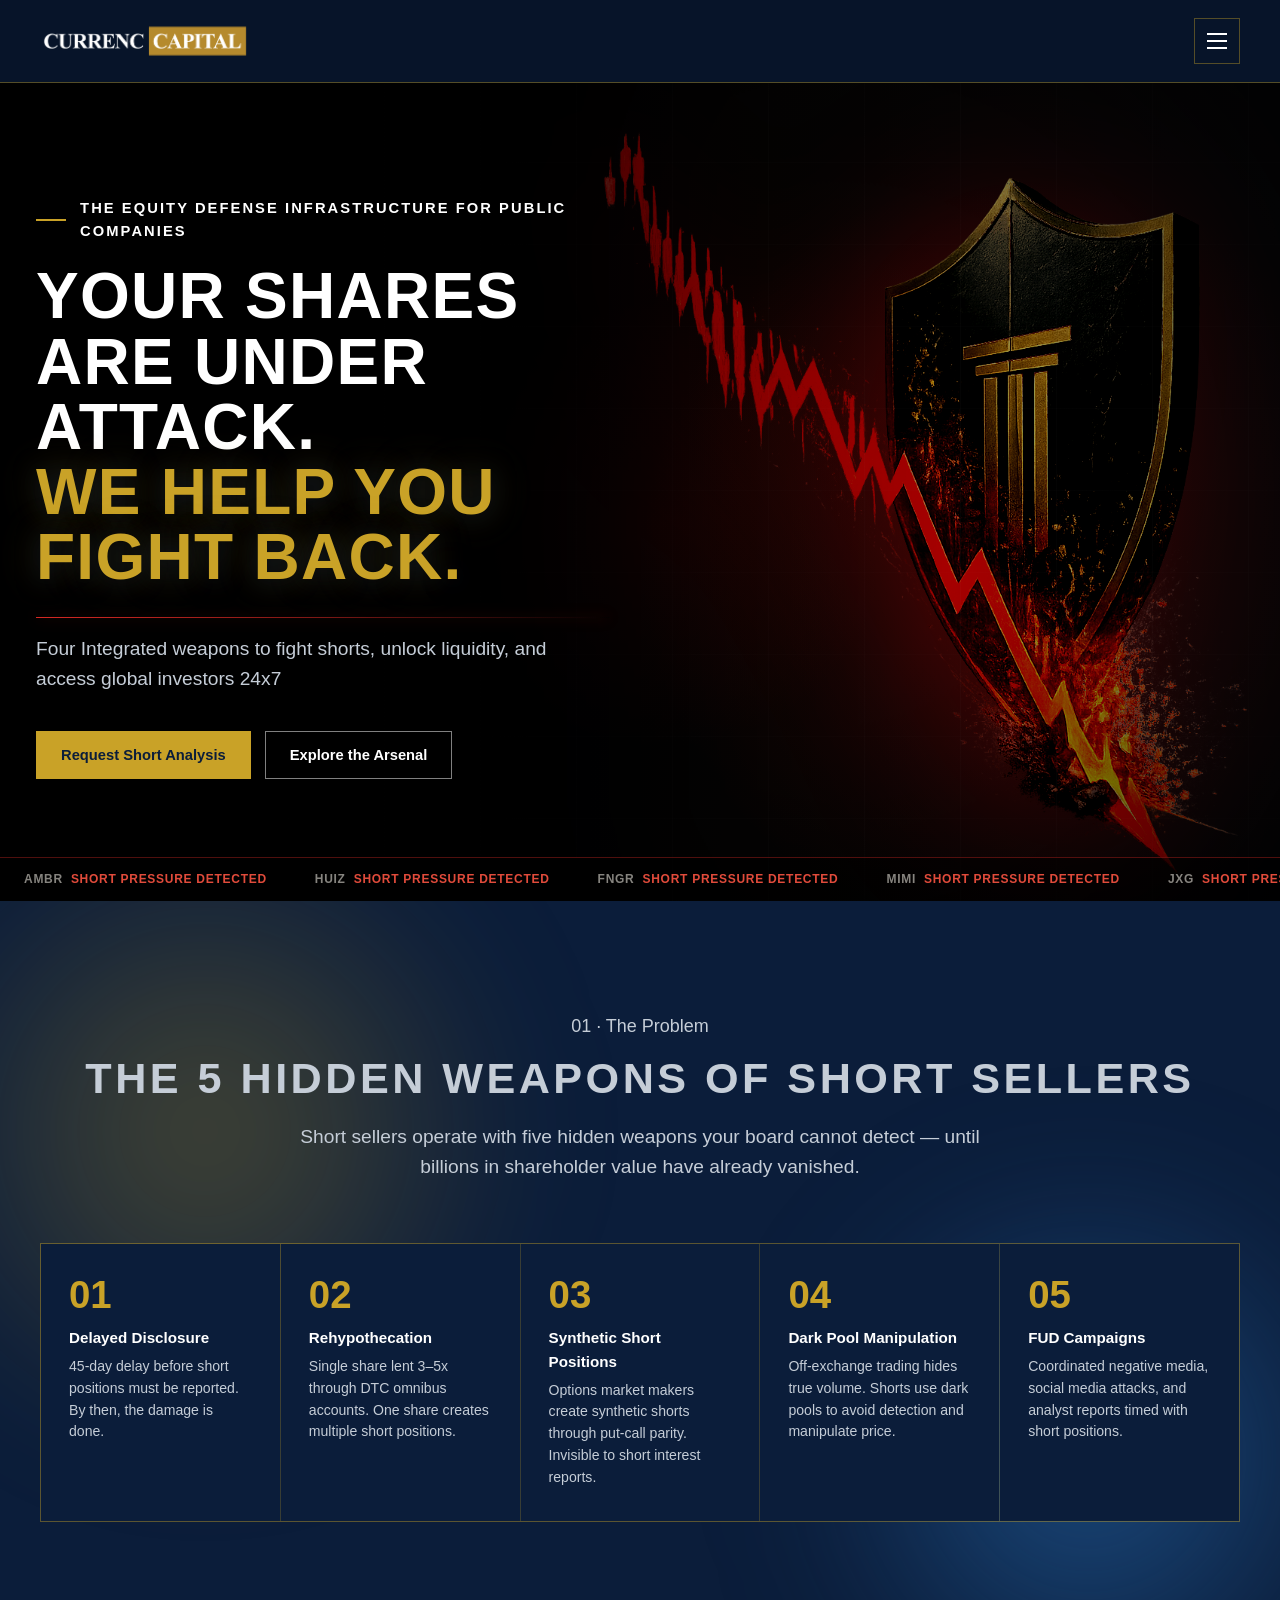
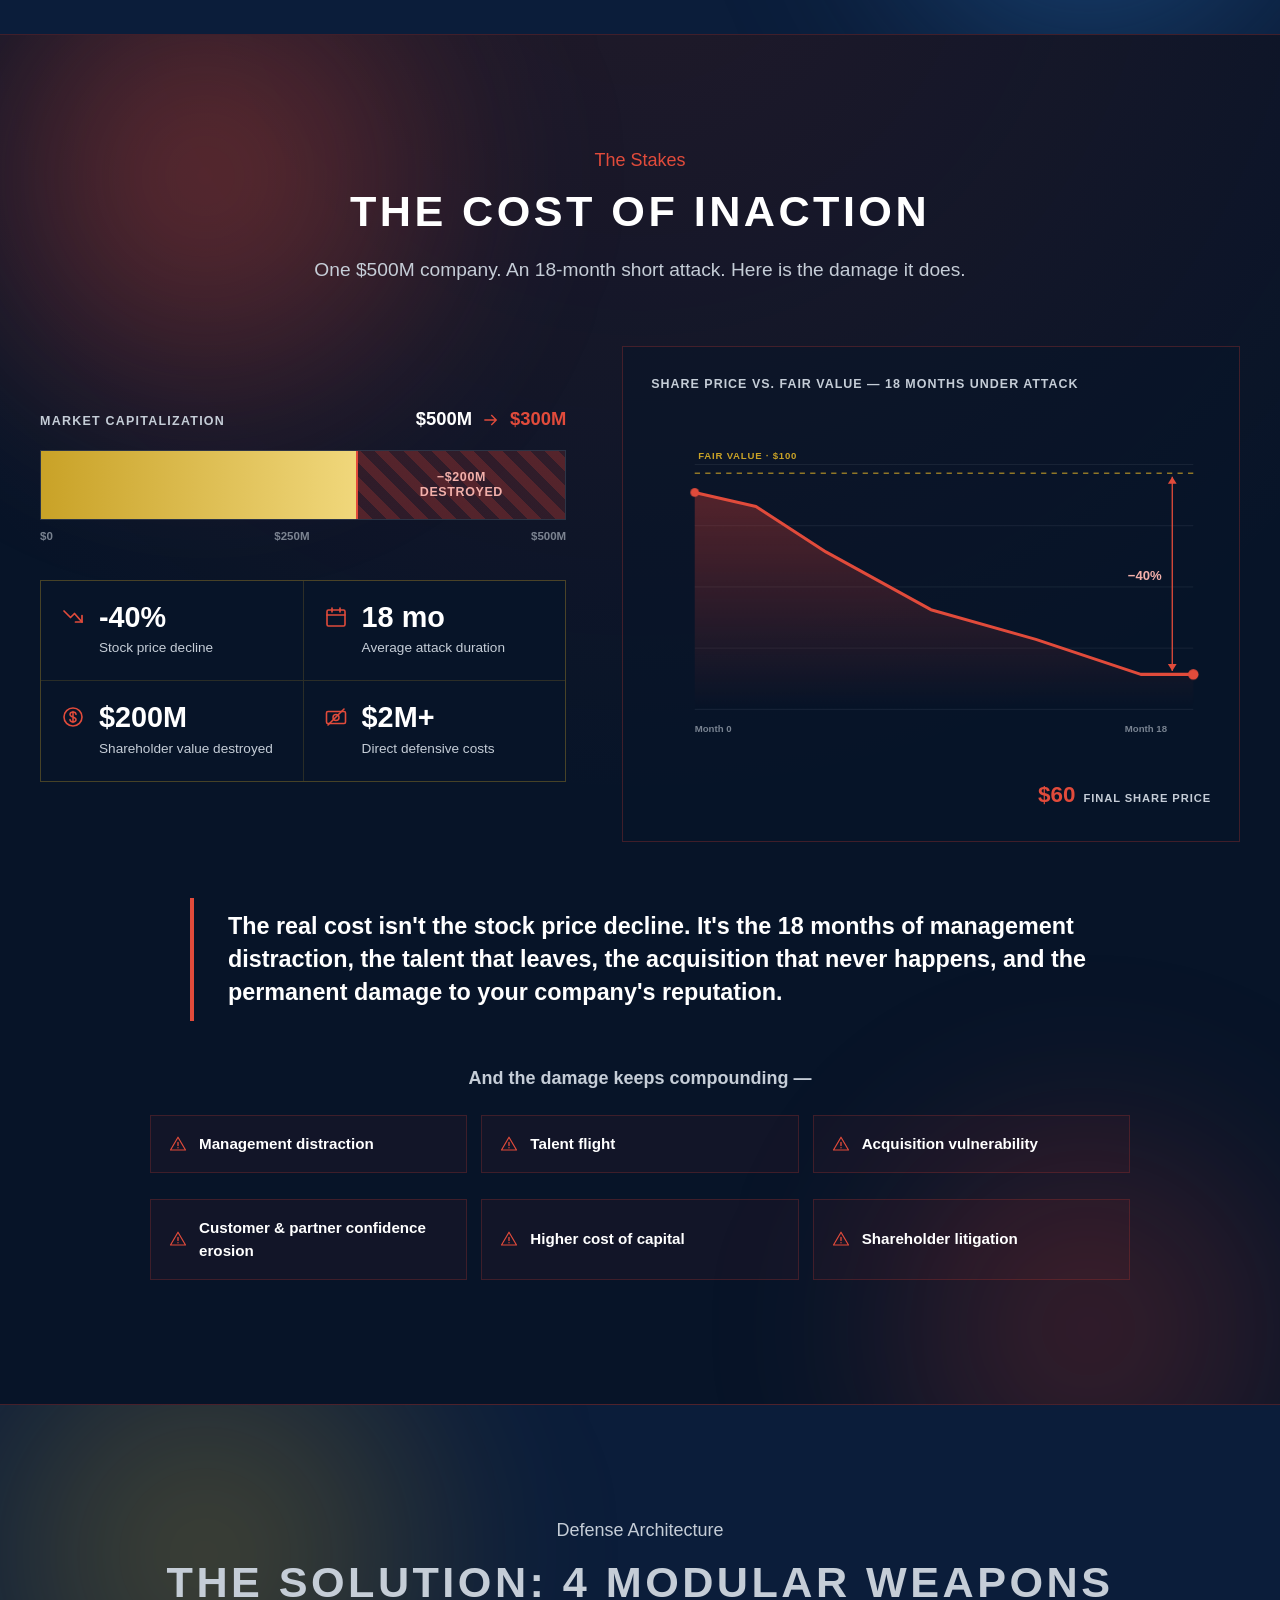
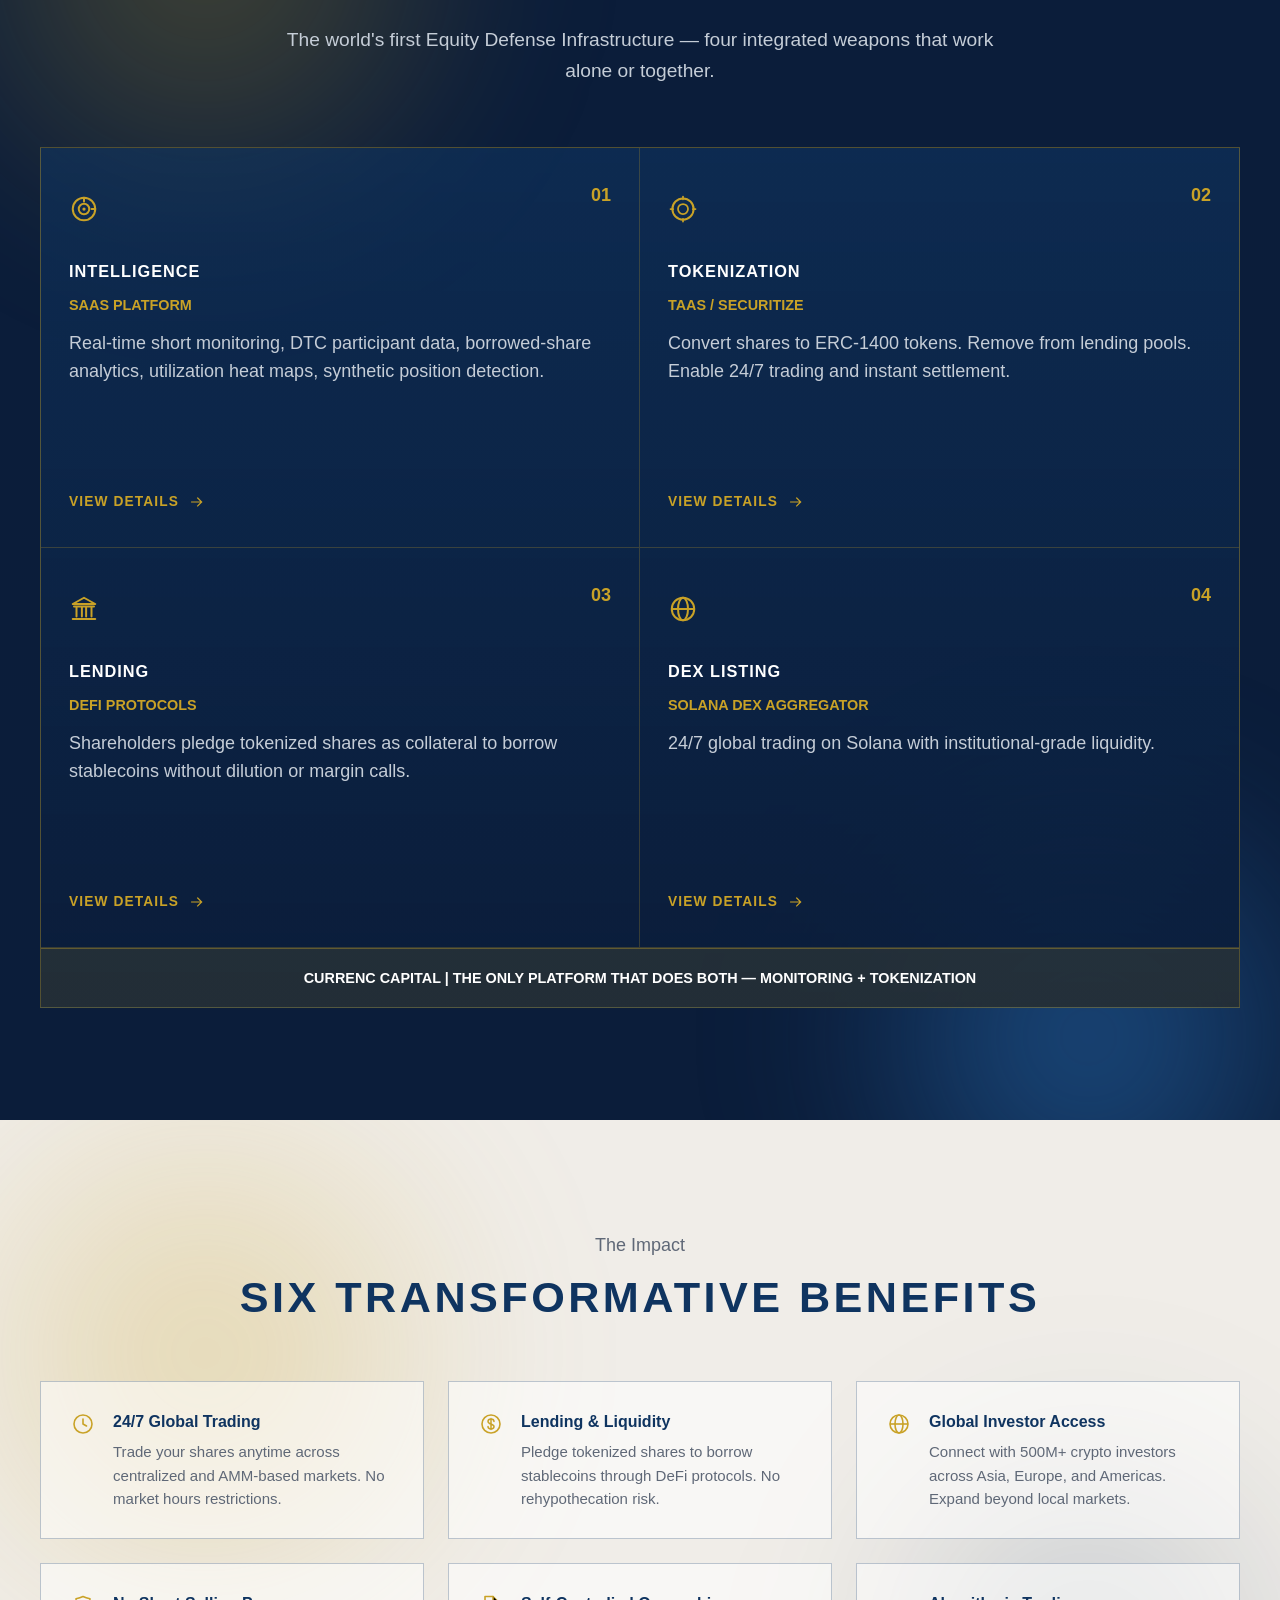
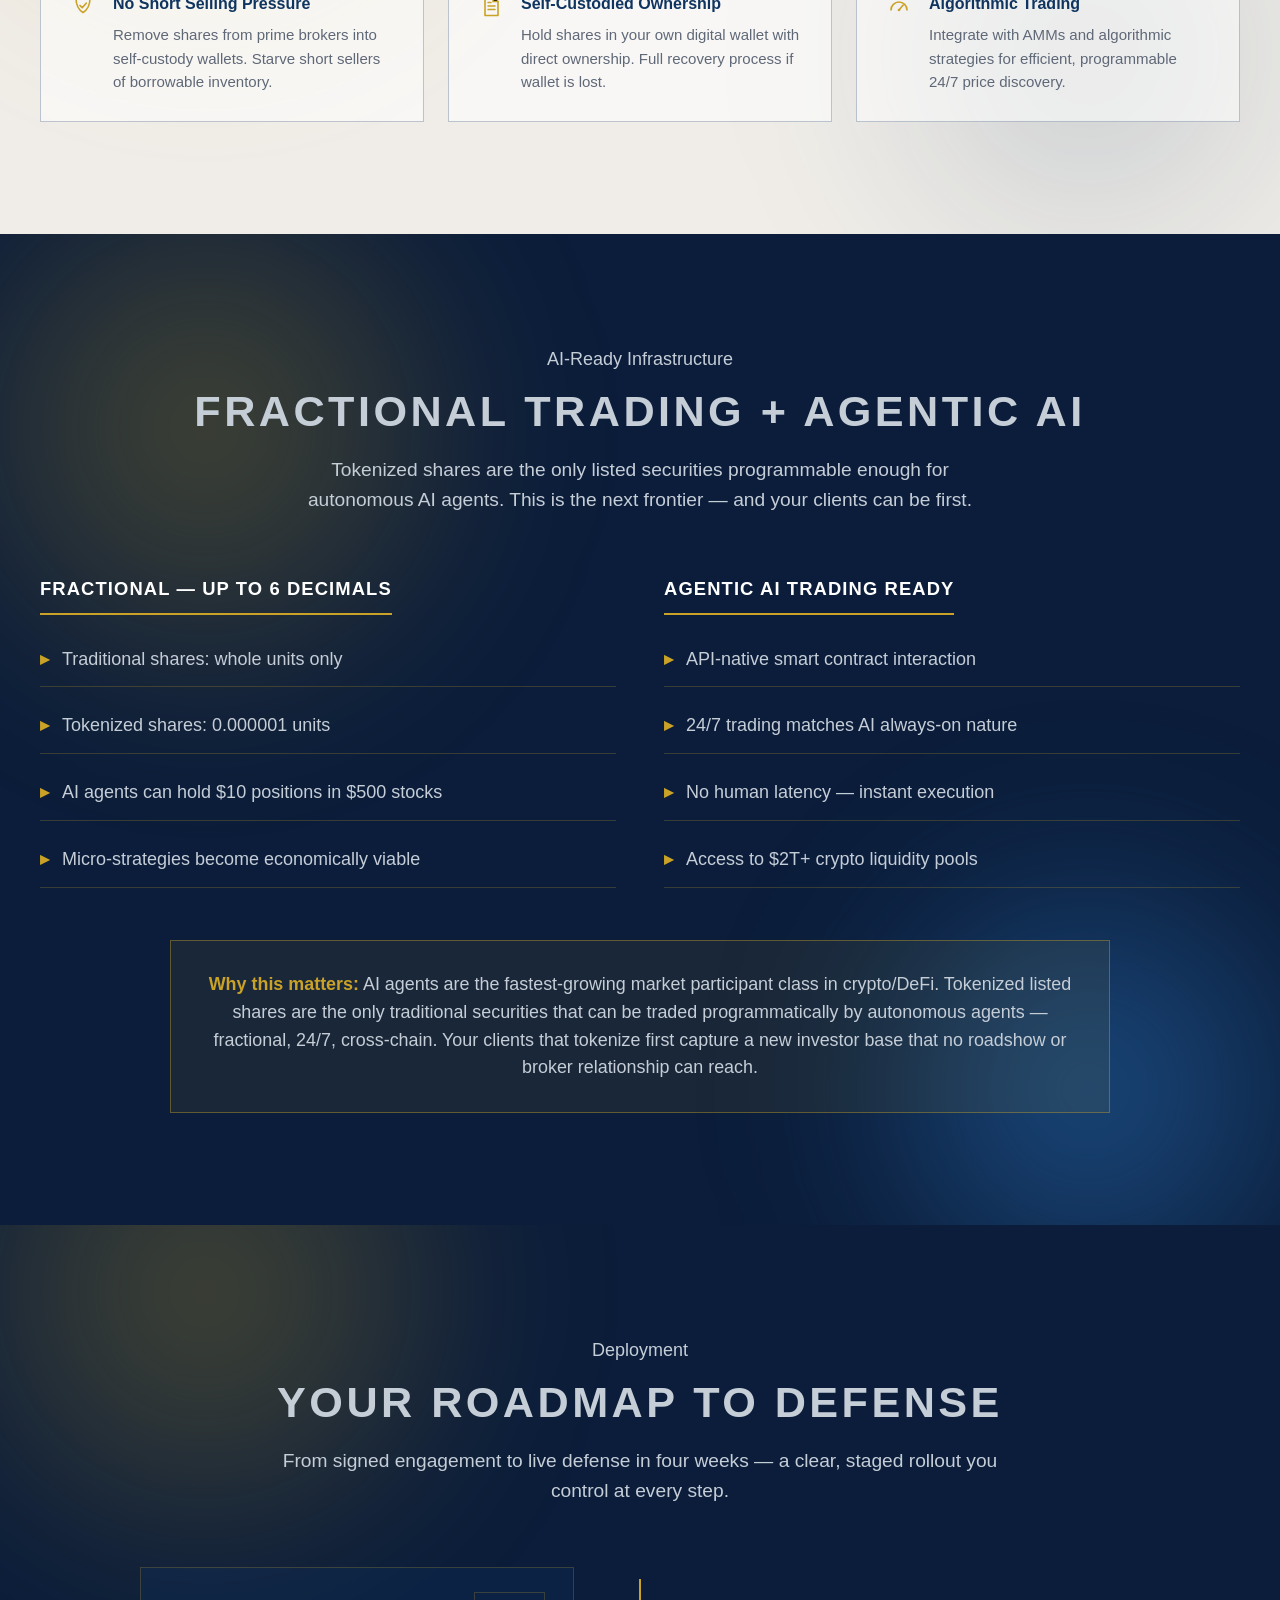
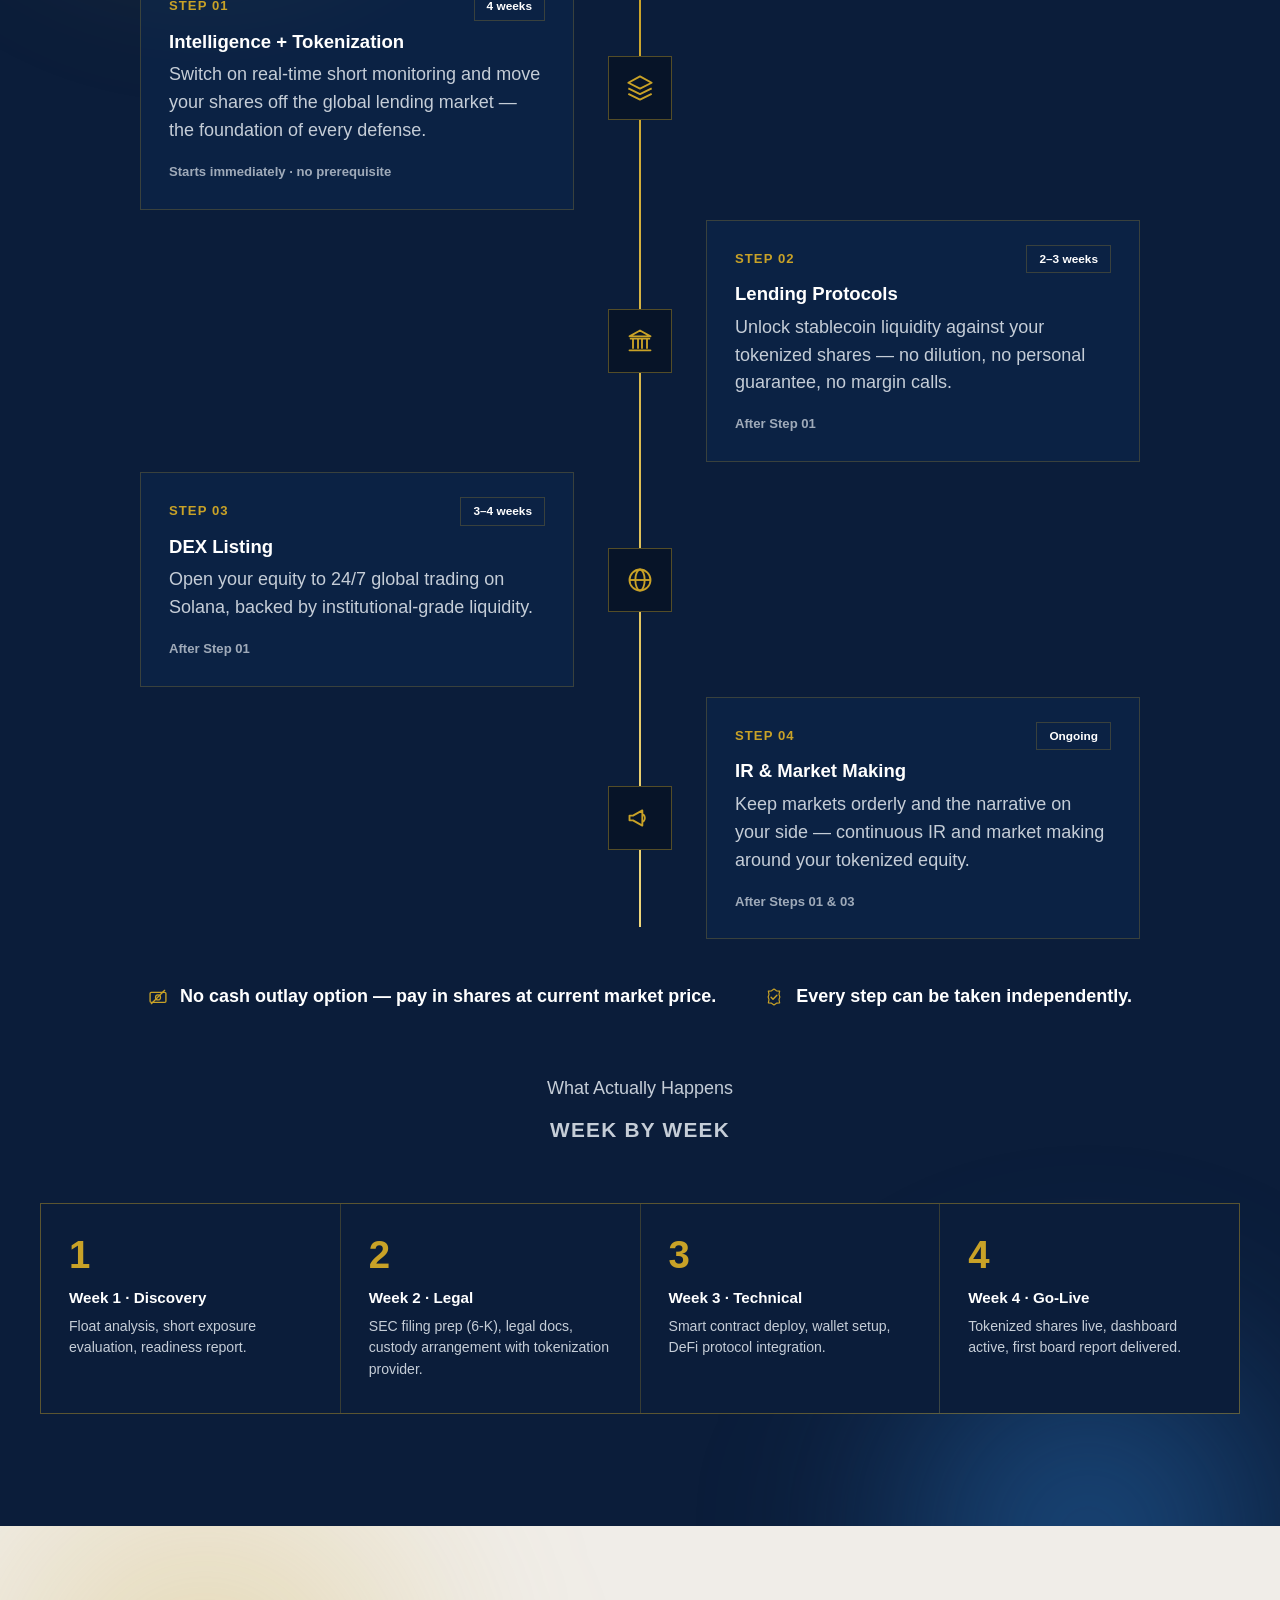
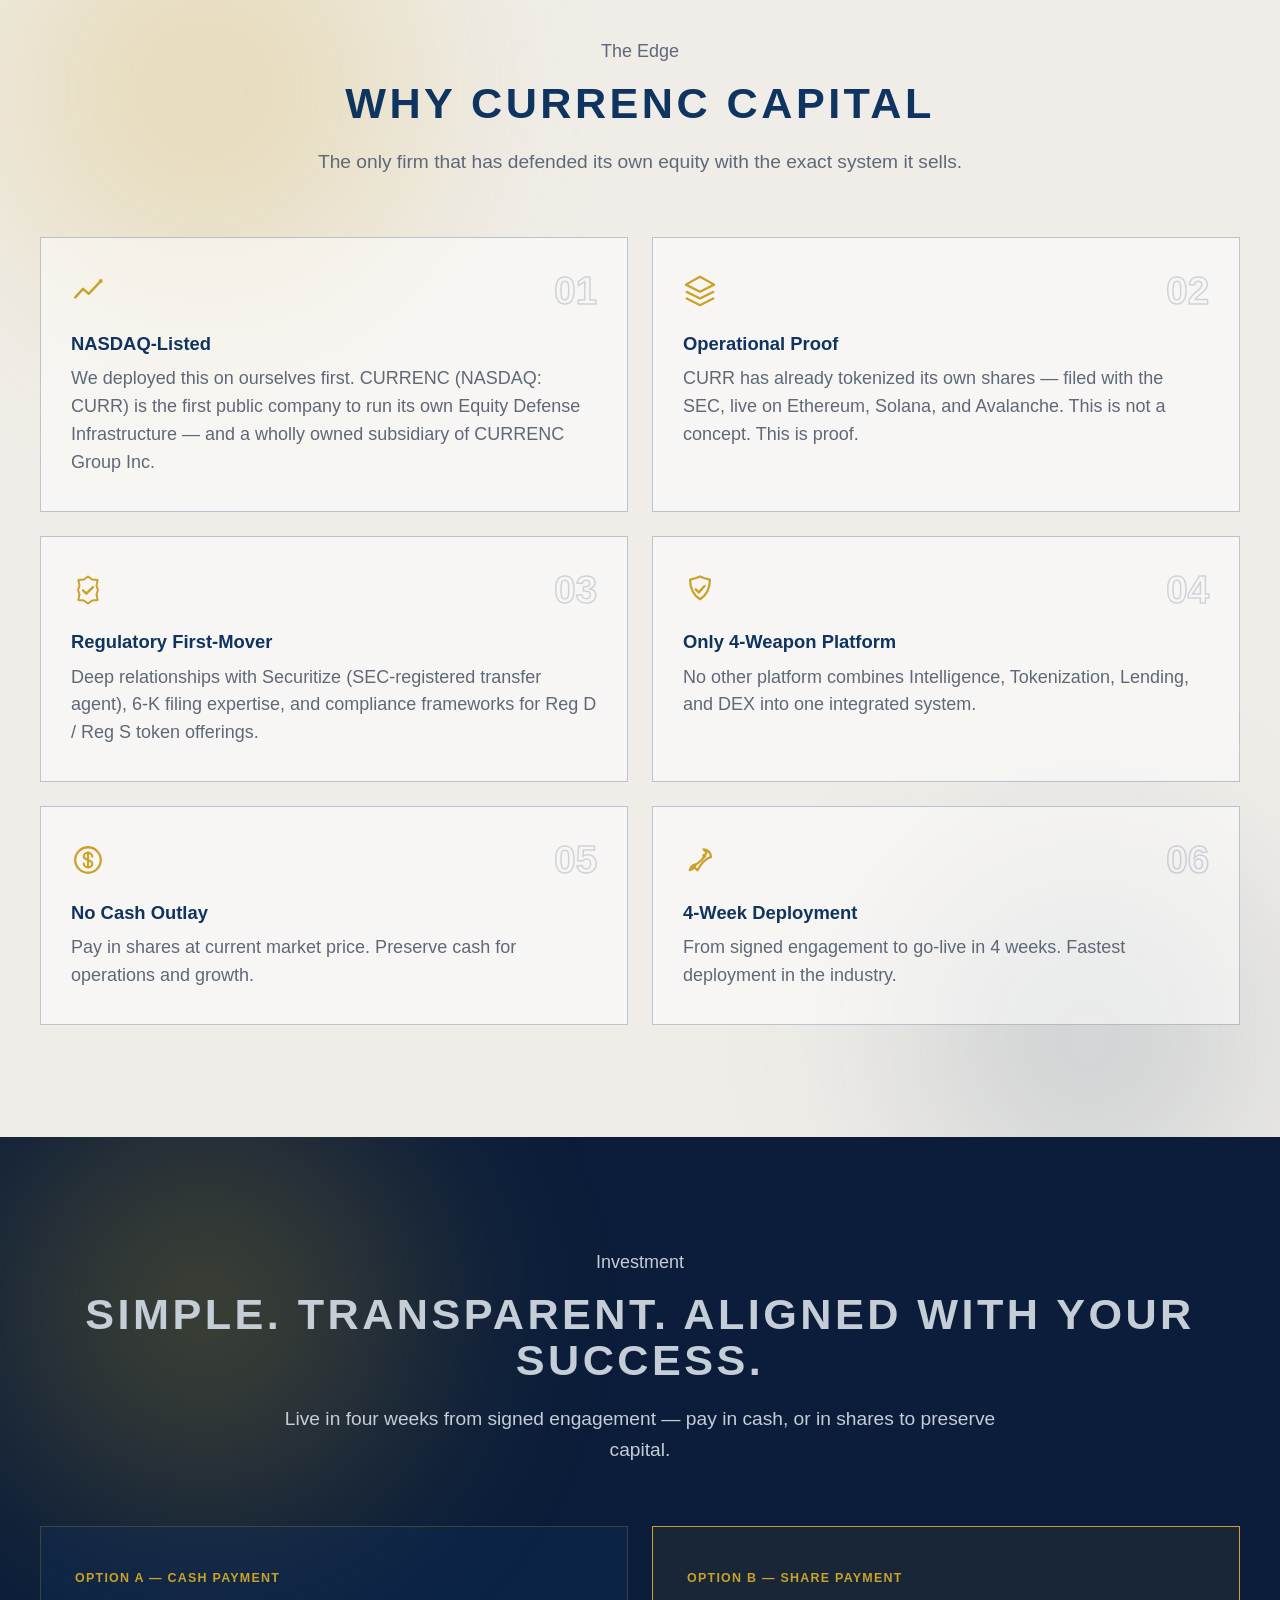
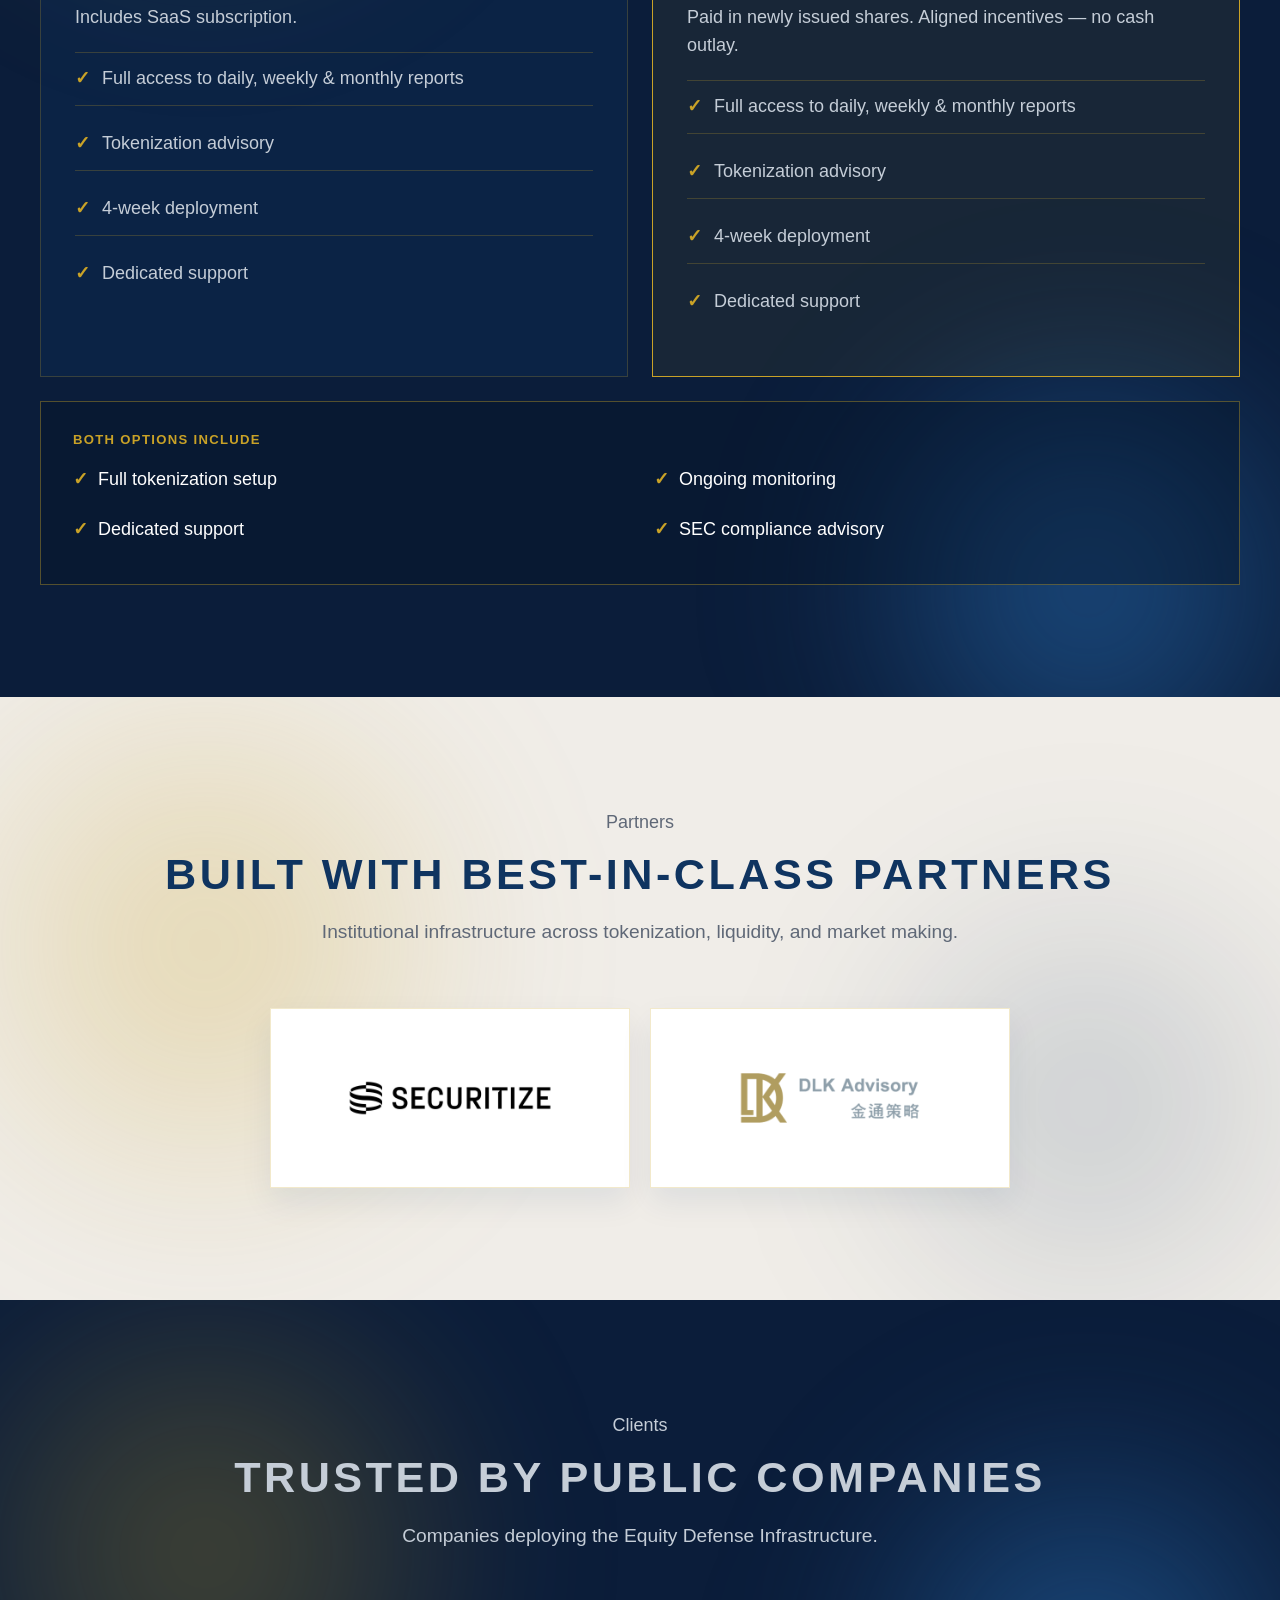
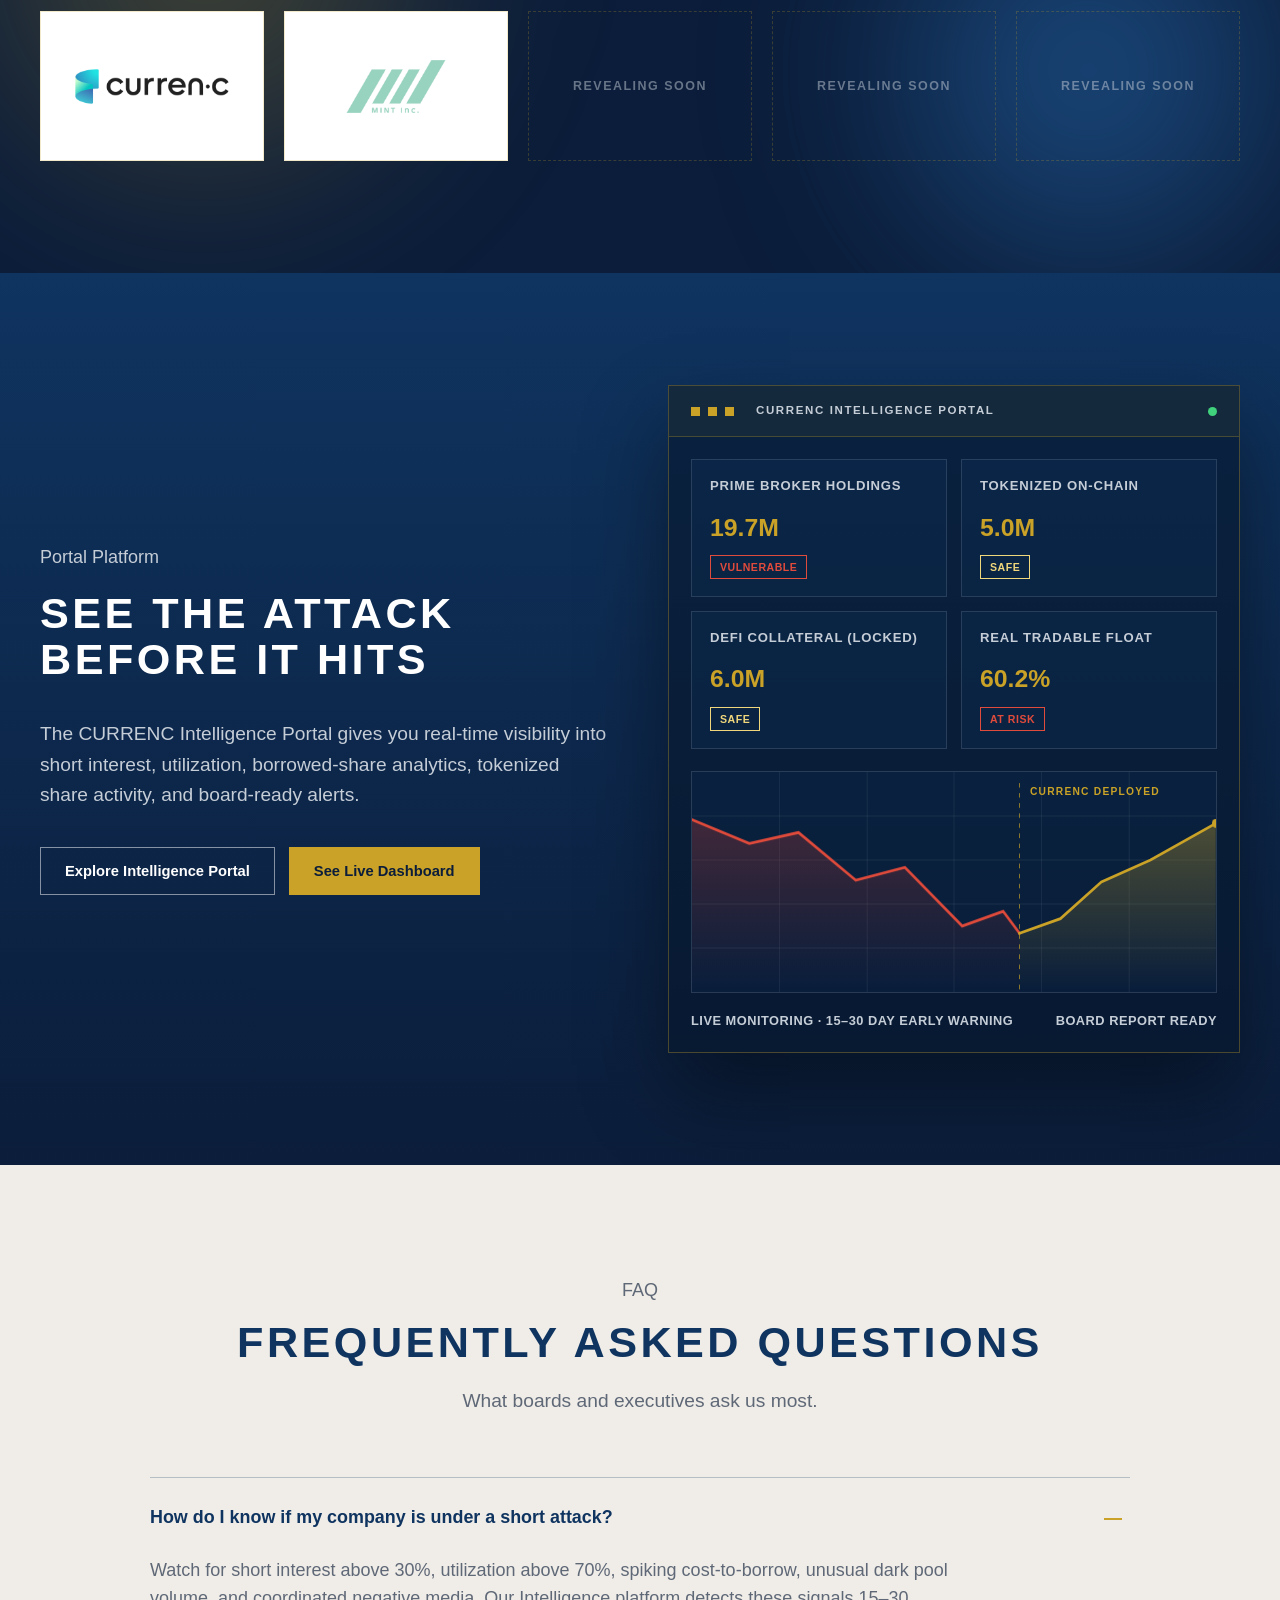
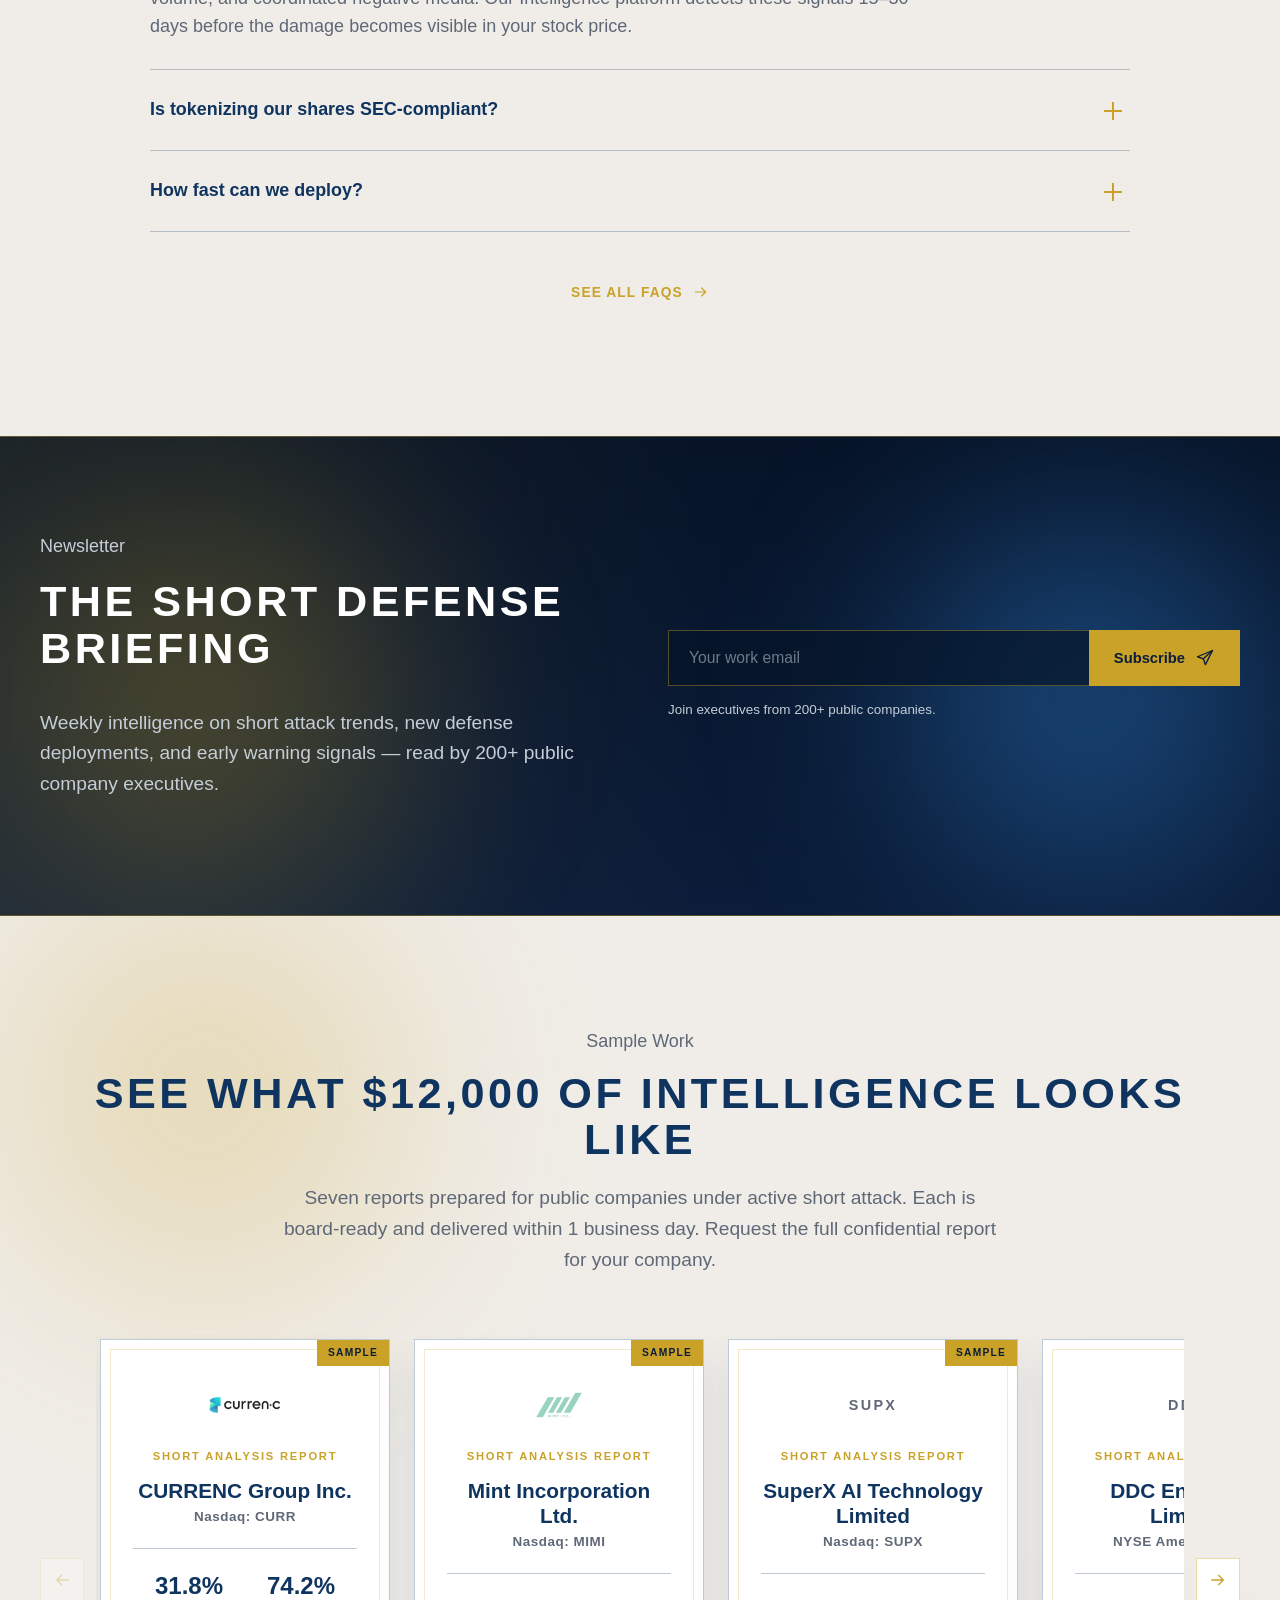
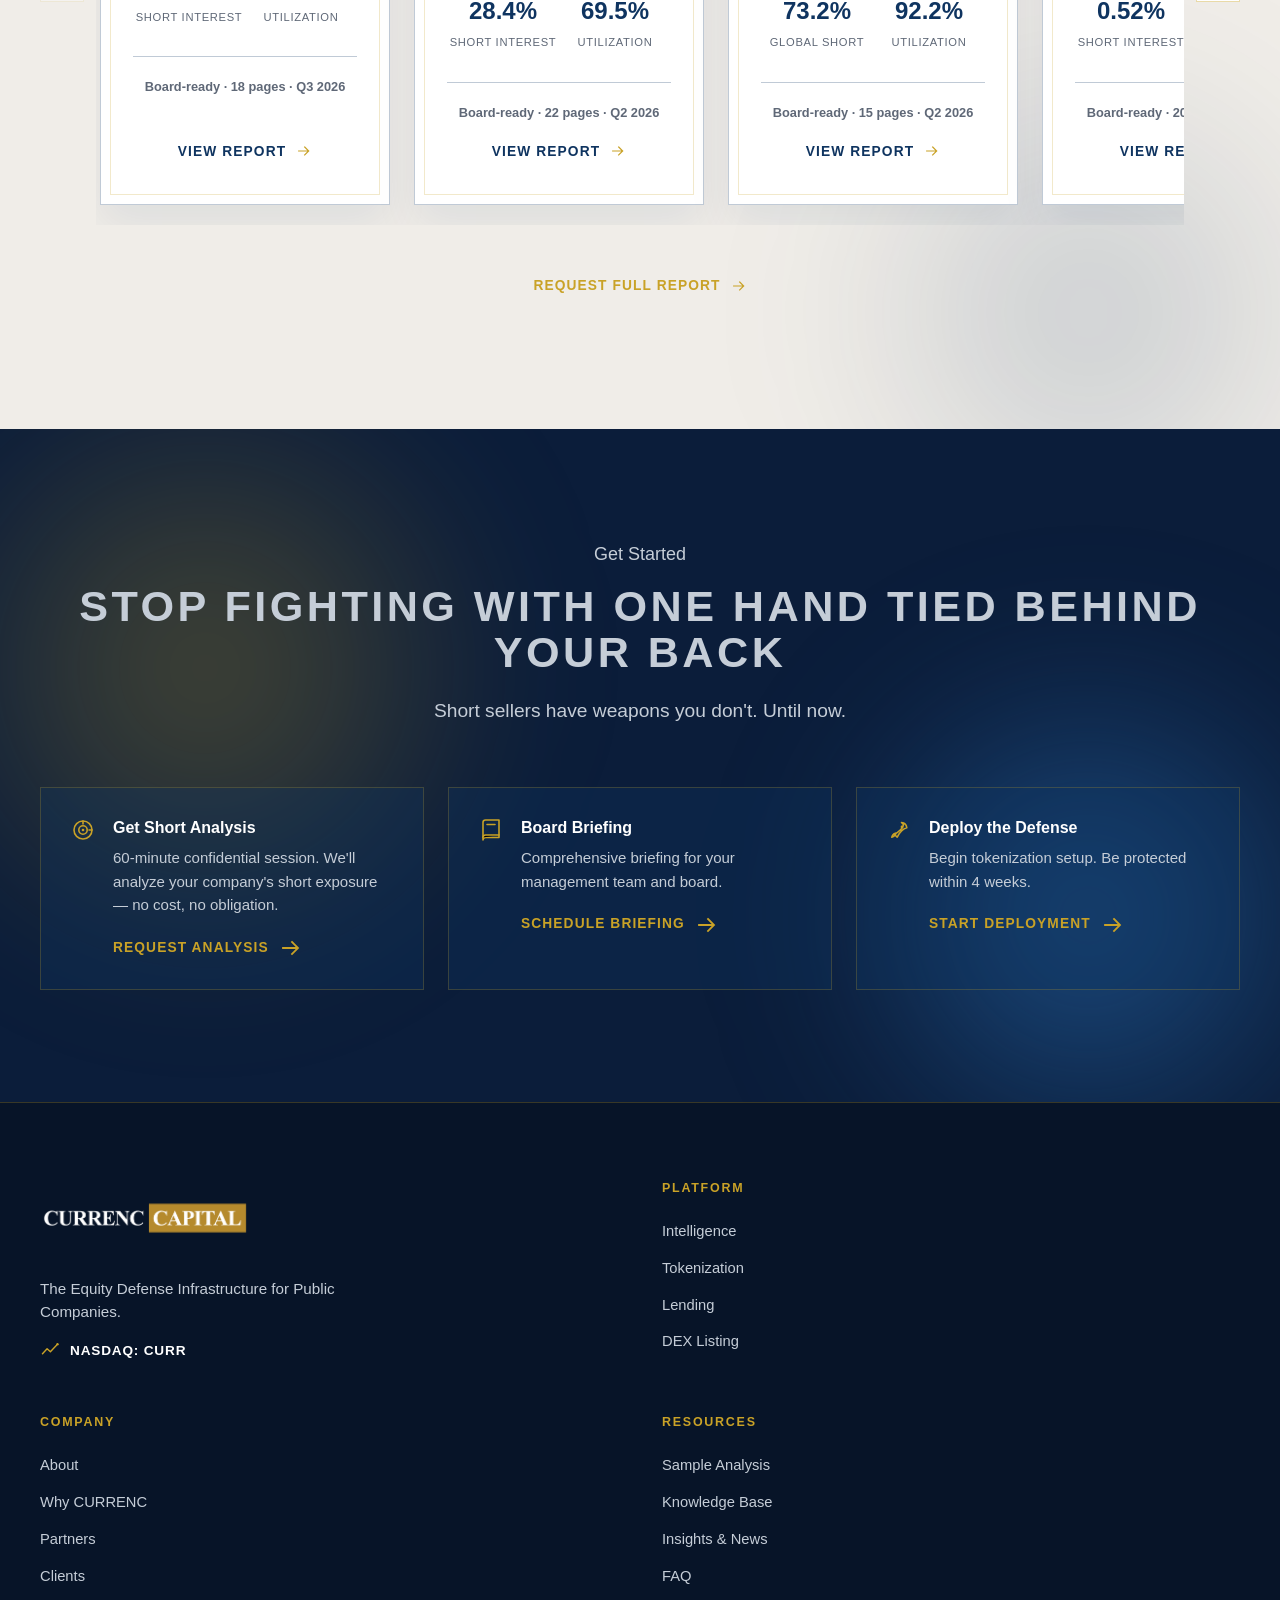
==== commit fc7c7fb5: "Add files via upload added reports" ====
--- a/index.html
+++ b/index.html
@@ -8,7 +8,7 @@
       name="description"
       content="CURRENC Capital provides Equity Defense Infrastructure for public companies facing short seller attacks. Intelligence, Tokenization, Lending, DEX Listing, and IR &amp; Market Making."
     />
-    <link rel="stylesheet" href="./styles.css?v=2026071ah" />
+    <link rel="stylesheet" href="./styles.css?v=2026071ai" />
   </head>
   <body>
     <svg class="icon-sprite" aria-hidden="true" focusable="false">
@@ -87,6 +87,9 @@
         </symbol>
         <symbol id="icon-arrow-right" viewBox="0 0 24 24">
           <path d="M4 12h14M13 6l6 6-6 6" fill="none" stroke="currentColor" stroke-width="1.8" stroke-linecap="square" />
+        </symbol>
+        <symbol id="icon-arrow-left" viewBox="0 0 24 24">
+          <path d="M20 12H6M11 6l-6 6 6 6" fill="none" stroke="currentColor" stroke-width="1.8" stroke-linecap="square" />
         </symbol>
         <symbol id="icon-badge-check" viewBox="0 0 24 24">
           <path d="M12 2.5 15 4.6 18.8 5 18 8.8 19 12l-1 3.2.8 3.8-3.8.4L12 21.5 9 19.4l-3.8-.4.8-3.8L5 12l1-3.2L5.2 5 9 4.6 12 2.5z" fill="none" stroke="currentColor" stroke-width="1.4" stroke-linejoin="round" />
@@ -793,35 +796,108 @@
           <div class="section-heading centered">
             <p data-i18n="home.analysis.001" class="eyebrow">Sample Work</p>
             <h2 data-i18n="home.analysis.002">SEE WHAT $12,000 OF INTELLIGENCE LOOKS LIKE</h2>
-            <p data-i18n="home.analysis.003" class="section-subtitle">Recent reports prepared for public companies under active short attack. Each is 20–28 pages, board-ready, and delivered within 1 business day. Request the full confidential report for your company.</p>
-          </div>
-          <div class="tombstone-grid reveal-stagger">
-            <article class="tombstone">
-              <span data-i18n="home.analysis.004" class="tomb-badge">Sample</span>
-              <div class="tomb-logo"><img src="./Resources/currenc.png" alt="CURRENC Group Inc." /></div>
-              <span data-i18n="home.analysis.005" class="tomb-kicker">Short Analysis Report</span>
-              <h3 data-i18n="home.analysis.006">CURRENC Group Inc.</h3>
-              <p data-i18n="home.analysis.007" class="tomb-sub">Nasdaq: CURR</p>
-              <ul class="tomb-metrics">
-                <li data-i18n="home.analysis.008"><strong>31.8%</strong><span>Short Interest</span></li>
-                <li data-i18n="home.analysis.009"><strong>74.2%</strong><span>Utilization</span></li>
-              </ul>
-              <span data-i18n="home.analysis.010" class="tomb-foot">Board-ready · 24 pages · Q2 2026</span>
-              <a class="card-link" href="./Resources/CURR_Comprehensive_Analysis_pdf.pdf" target="_blank" rel="noopener">View Report<svg class="icon" aria-hidden="true"><use href="#icon-arrow-right"></use></svg></a>
-            </article>
-            <article class="tombstone">
-              <span data-i18n="home.analysis.011" class="tomb-badge">Sample</span>
-              <div class="tomb-logo"><img src="./Resources/mimi.png" alt="Mint Incorporation Ltd." /></div>
-              <span data-i18n="home.analysis.012" class="tomb-kicker">Short Analysis Report</span>
-              <h3 data-i18n="home.analysis.013">Mint Incorporation Ltd.</h3>
-              <p data-i18n="home.analysis.014" class="tomb-sub">Nasdaq: MIMI</p>
-              <ul class="tomb-metrics">
-                <li data-i18n="home.analysis.015"><strong>28.4%</strong><span>Short Interest</span></li>
-                <li data-i18n="home.analysis.016"><strong>69.5%</strong><span>Utilization</span></li>
-              </ul>
-              <span data-i18n="home.analysis.017" class="tomb-foot">Board-ready · 22 pages · Q2 2026</span>
-              <a class="card-link" href="./Resources/MIMI_Comprehensive_Analysis_pdf.pdf" target="_blank" rel="noopener">View Report<svg class="icon" aria-hidden="true"><use href="#icon-arrow-right"></use></svg></a>
-            </article>
+            <p data-i18n="home.analysis.003" class="section-subtitle">Seven reports prepared for public companies under active short attack. Each is board-ready and delivered within 1 business day. Request the full confidential report for your company.</p>
+          </div>
+          <div class="tombstone-carousel">
+            <button class="tomb-nav tomb-nav-prev" type="button" data-tomb-scroll="-1" aria-label="Scroll to previous report">
+              <svg class="icon" aria-hidden="true"><use href="#icon-arrow-left"></use></svg>
+            </button>
+            <div class="tombstone-scroll reveal-stagger" id="tombstone-scroll" tabindex="0" role="group" aria-label="Sample short analysis reports">
+              <article class="tombstone">
+                <span data-i18n="home.analysis.004" class="tomb-badge">Sample</span>
+                <div class="tomb-logo"><img src="./Resources/currenc.png" alt="CURRENC Group Inc." /></div>
+                <span data-i18n="home.analysis.005" class="tomb-kicker">Short Analysis Report</span>
+                <h3 data-i18n="home.analysis.006">CURRENC Group Inc.</h3>
+                <p data-i18n="home.analysis.007" class="tomb-sub">Nasdaq: CURR</p>
+                <ul class="tomb-metrics">
+                  <li data-i18n="home.analysis.008"><strong>31.8%</strong><span>Short Interest</span></li>
+                  <li data-i18n="home.analysis.009"><strong>74.2%</strong><span>Utilization</span></li>
+                </ul>
+                <span data-i18n="home.analysis.010" class="tomb-foot">Board-ready · 18 pages · Q3 2026</span>
+                <a class="card-link" href="./Resources/CURR_Short_Analysis_pdf.pdf" target="_blank" rel="noopener">View Report<svg class="icon" aria-hidden="true"><use href="#icon-arrow-right"></use></svg></a>
+              </article>
+              <article class="tombstone">
+                <span data-i18n="home.analysis.004" class="tomb-badge">Sample</span>
+                <div class="tomb-logo"><img src="./Resources/mimi.png" alt="Mint Incorporation Ltd." /></div>
+                <span data-i18n="home.analysis.005" class="tomb-kicker">Short Analysis Report</span>
+                <h3 data-i18n="home.analysis.013">Mint Incorporation Ltd.</h3>
+                <p data-i18n="home.analysis.014" class="tomb-sub">Nasdaq: MIMI</p>
+                <ul class="tomb-metrics">
+                  <li data-i18n="home.analysis.015"><strong>28.4%</strong><span>Short Interest</span></li>
+                  <li data-i18n="home.analysis.016"><strong>69.5%</strong><span>Utilization</span></li>
+                </ul>
+                <span data-i18n="home.analysis.017" class="tomb-foot">Board-ready · 22 pages · Q2 2026</span>
+                <a class="card-link" href="./Resources/MIMI_Comprehensive_Analysis_pdf.pdf" target="_blank" rel="noopener">View Report<svg class="icon" aria-hidden="true"><use href="#icon-arrow-right"></use></svg></a>
+              </article>
+              <article class="tombstone">
+                <span data-i18n="home.analysis.004" class="tomb-badge">Sample</span>
+                <div class="tomb-logo"><span class="tomb-logo-text">SUPX</span></div>
+                <span data-i18n="home.analysis.005" class="tomb-kicker">Short Analysis Report</span>
+                <h3 data-i18n="home.analysis.026">SuperX AI Technology Limited</h3>
+                <p data-i18n="home.analysis.027" class="tomb-sub">Nasdaq: SUPX</p>
+                <ul class="tomb-metrics">
+                  <li data-i18n="home.analysis.028"><strong>73.2%</strong><span>Global Short</span></li>
+                  <li data-i18n="home.analysis.029"><strong>92.2%</strong><span>Utilization</span></li>
+                </ul>
+                <span data-i18n="home.analysis.030" class="tomb-foot">Board-ready · 15 pages · Q2 2026</span>
+                <a class="card-link" href="./Resources/SUPX_Short_Analysis_EN_27_June_2026_pdf.pdf" target="_blank" rel="noopener">View Report<svg class="icon" aria-hidden="true"><use href="#icon-arrow-right"></use></svg></a>
+              </article>
+              <article class="tombstone">
+                <span data-i18n="home.analysis.004" class="tomb-badge">Sample</span>
+                <div class="tomb-logo"><span class="tomb-logo-text">DDC</span></div>
+                <span data-i18n="home.analysis.005" class="tomb-kicker">Short Analysis Report</span>
+                <h3 data-i18n="home.analysis.031">DDC Enterprise Limited</h3>
+                <p data-i18n="home.analysis.032" class="tomb-sub">NYSE American: DDC</p>
+                <ul class="tomb-metrics">
+                  <li data-i18n="home.analysis.033"><strong>0.52%</strong><span>Short Interest</span></li>
+                  <li data-i18n="home.analysis.034"><strong>42/100</strong><span>Squeeze Score</span></li>
+                </ul>
+                <span data-i18n="home.analysis.035" class="tomb-foot">Board-ready · 20 pages · Q3 2026</span>
+                <a class="card-link" href="./Resources/DDC_Short_Analysis_pdf.pdf" target="_blank" rel="noopener">View Report<svg class="icon" aria-hidden="true"><use href="#icon-arrow-right"></use></svg></a>
+              </article>
+              <article class="tombstone">
+                <span data-i18n="home.analysis.004" class="tomb-badge">Sample</span>
+                <div class="tomb-logo"><span class="tomb-logo-text">AMBR</span></div>
+                <span data-i18n="home.analysis.005" class="tomb-kicker">Short Analysis Report</span>
+                <h3 data-i18n="home.analysis.036">Amber International Holding Limited</h3>
+                <p data-i18n="home.analysis.037" class="tomb-sub">Nasdaq: AMBR</p>
+                <ul class="tomb-metrics">
+                  <li data-i18n="home.analysis.038"><strong>91.6%</strong><span>Utilization</span></li>
+                  <li data-i18n="home.analysis.039"><strong>139 Days</strong><span>Avg. Duration</span></li>
+                </ul>
+                <span data-i18n="home.analysis.040" class="tomb-foot">Board-ready · 6 pages · Q2 2026</span>
+                <a class="card-link" href="./Resources/AMBR_Short_Analysis_pdf.pdf" target="_blank" rel="noopener">View Report<svg class="icon" aria-hidden="true"><use href="#icon-arrow-right"></use></svg></a>
+              </article>
+              <article class="tombstone">
+                <span data-i18n="home.analysis.004" class="tomb-badge">Sample</span>
+                <div class="tomb-logo"><span class="tomb-logo-text">HUIZ</span></div>
+                <span data-i18n="home.analysis.005" class="tomb-kicker">Short Analysis Report</span>
+                <h3 data-i18n="home.analysis.041">Huize Holding Limited</h3>
+                <p data-i18n="home.analysis.042" class="tomb-sub">Nasdaq: HUIZ</p>
+                <ul class="tomb-metrics">
+                  <li data-i18n="home.analysis.043"><strong>1.31%</strong><span>Short Interest</span></li>
+                  <li data-i18n="home.analysis.044"><strong>0.53%</strong><span>Utilization</span></li>
+                </ul>
+                <span data-i18n="home.analysis.045" class="tomb-foot">Board-ready · 13 pages · Q2 2026</span>
+                <a class="card-link" href="./Resources/HUIZ_Short_Analysis_Report_pdf.pdf" target="_blank" rel="noopener">View Report<svg class="icon" aria-hidden="true"><use href="#icon-arrow-right"></use></svg></a>
+              </article>
+              <article class="tombstone">
+                <span data-i18n="home.analysis.004" class="tomb-badge">Sample</span>
+                <div class="tomb-logo"><span class="tomb-logo-text">NCTY</span></div>
+                <span data-i18n="home.analysis.005" class="tomb-kicker">Short Analysis Report</span>
+                <h3 data-i18n="home.analysis.046">The9 Limited</h3>
+                <p data-i18n="home.analysis.047" class="tomb-sub">Nasdaq: NCTY</p>
+                <ul class="tomb-metrics">
+                  <li data-i18n="home.analysis.048"><strong>9.3%</strong><span>Global Short</span></li>
+                  <li data-i18n="home.analysis.049"><strong>44.5%</strong><span>YTD Decline</span></li>
+                </ul>
+                <span data-i18n="home.analysis.050" class="tomb-foot">Board-ready · 10 pages · Q3 2026</span>
+                <a class="card-link" href="./Resources/NCTY_Tokenization_Analysis_7_July_2026_pdf.pdf" target="_blank" rel="noopener">View Report<svg class="icon" aria-hidden="true"><use href="#icon-arrow-right"></use></svg></a>
+              </article>
+            </div>
+            <button class="tomb-nav tomb-nav-next" type="button" data-tomb-scroll="1" aria-label="Scroll to next report">
+              <svg class="icon" aria-hidden="true"><use href="#icon-arrow-right"></use></svg>
+            </button>
           </div>
           <p class="section-cta-note" style="text-align:center; margin-top:32px;"><a data-i18n="home.analysis.025" class="card-link" href="./short-analysis.html">Request Full Report<svg class="icon" aria-hidden="true"><use href="#icon-arrow-right"></use></svg></a></p>
         </div>
@@ -909,8 +985,8 @@
       </div>
     </footer>
 
-    <script src="./translations.js?v=2026071ah"></script>
-    <script src="./i18n.js?v=2026071ah"></script>
-    <script src="./script.js?v=2026071ah"></script>
+    <script src="./translations.js?v=2026071ai"></script>
+    <script src="./i18n.js?v=2026071ai"></script>
+    <script src="./script.js?v=2026071ai"></script>
   </body>
 </html>
--- a/styles.css
+++ b/styles.css
@@ -1336,6 +1336,31 @@
 .tomb-foot { color: var(--muted-light); font-size: 0.8rem; font-weight: 700; margin-bottom: 18px; }
 .tombstone .card-link { color: var(--primary); margin-top: auto; padding-top: 0; }
 .tombstone .card-link:hover { color: var(--accent); }
+
+/* Horizontal-scroll report carousel (index.html Sample Work) */
+.tombstone-carousel { position: relative; display: flex; align-items: center; gap: 16px; }
+.tombstone-scroll {
+  display: flex; gap: 24px; overflow-x: auto; scroll-snap-type: x proximity;
+  scroll-padding-left: 4px; padding: 4px 4px 20px; margin: 0 -4px;
+  scrollbar-width: thin; scrollbar-color: var(--gold-line) transparent;
+}
+.tombstone-scroll::-webkit-scrollbar { height: 6px; }
+.tombstone-scroll::-webkit-scrollbar-track { background: transparent; }
+.tombstone-scroll::-webkit-scrollbar-thumb { background: var(--gold-line); }
+.tombstone-scroll .tombstone { flex: 0 0 auto; width: clamp(250px, 27vw, 290px); scroll-snap-align: start; }
+.tomb-nav {
+  flex-shrink: 0; width: 44px; height: 44px; display: grid; place-items: center;
+  border: 1px solid var(--gold-line); background: #fff; color: var(--primary);
+  cursor: pointer; transition: background 180ms ease, color 180ms ease, border-color 180ms ease;
+}
+.tomb-nav .icon { width: 18px; height: 18px; }
+.tomb-nav:hover { background: var(--accent); border-color: var(--accent); color: var(--background); }
+.tomb-nav:disabled { opacity: 0.3; cursor: default; }
+.tomb-nav:disabled:hover { background: #fff; color: var(--primary); border-color: var(--gold-line); }
+@media (max-width: 640px) {
+  .tomb-nav { display: none; }
+  .tombstone-scroll .tombstone { width: 78vw; }
+}
 
 /* ============ REVEAL ============ */
 
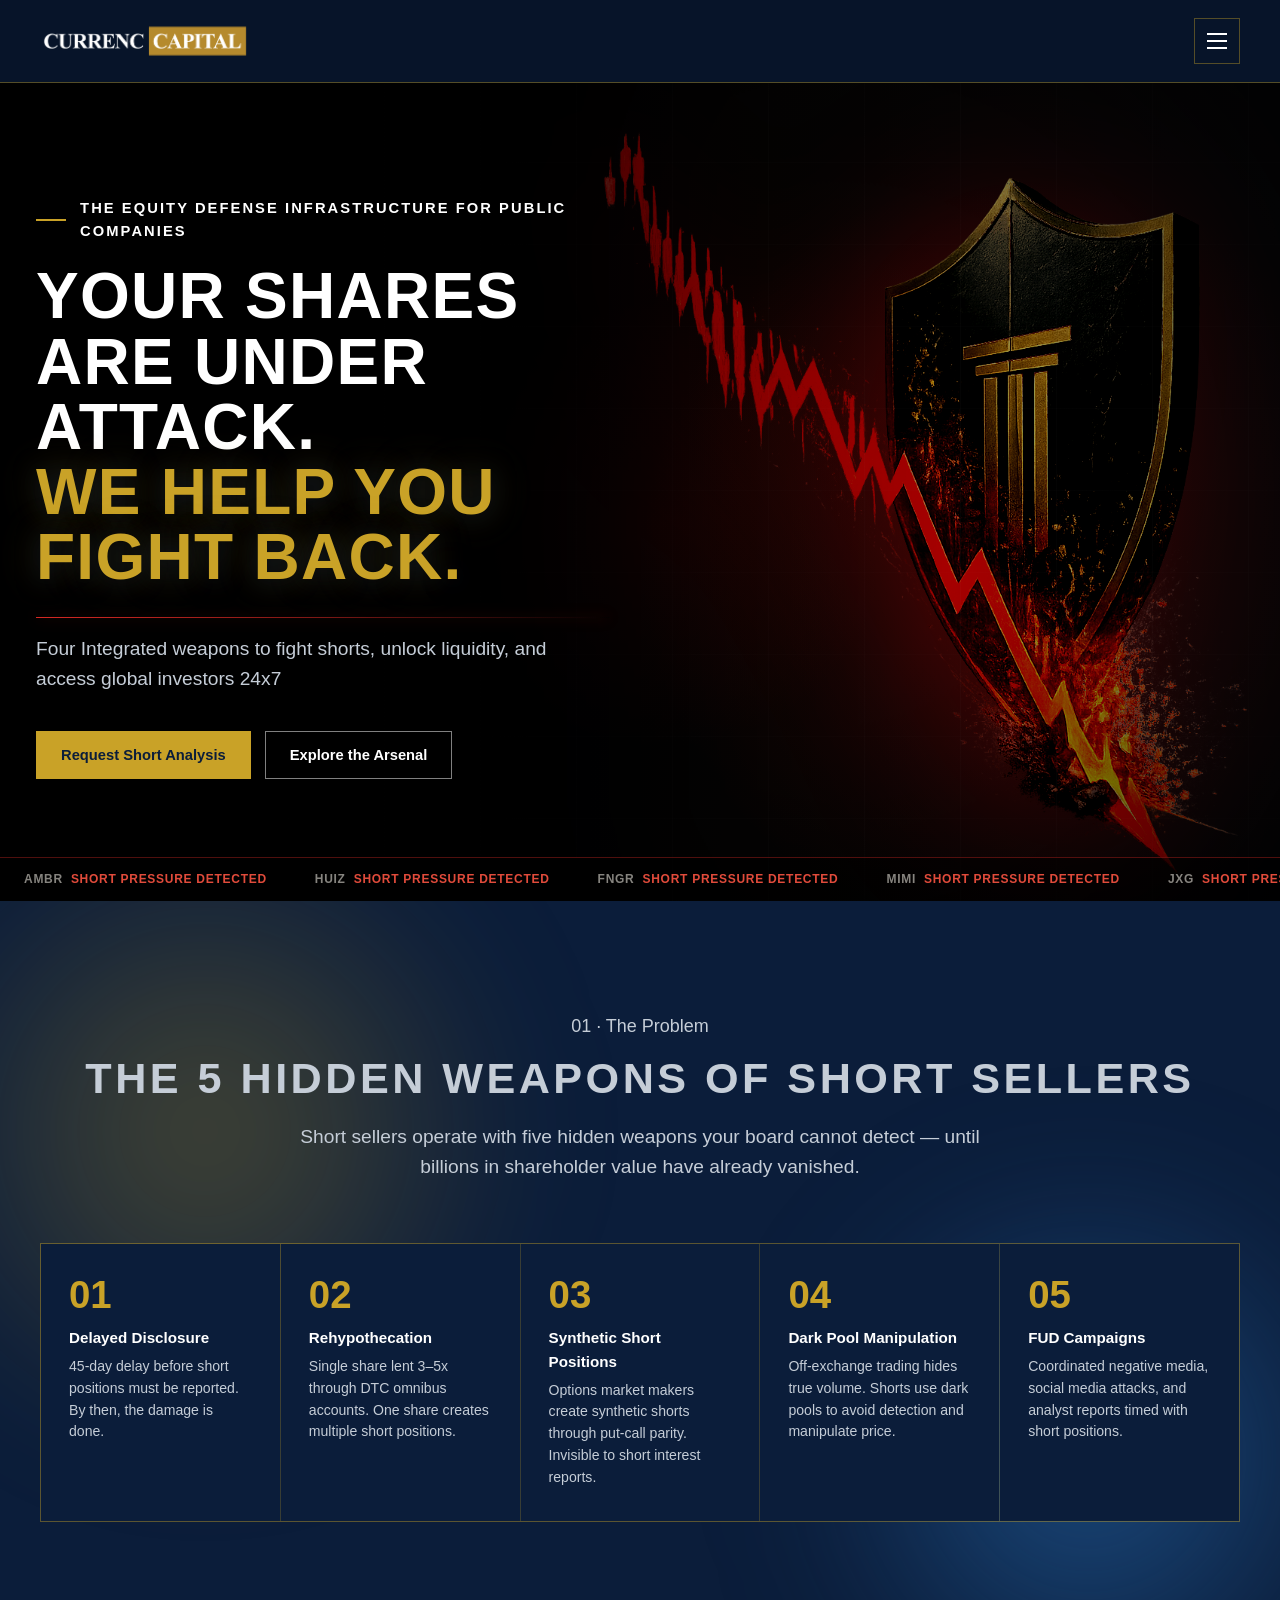
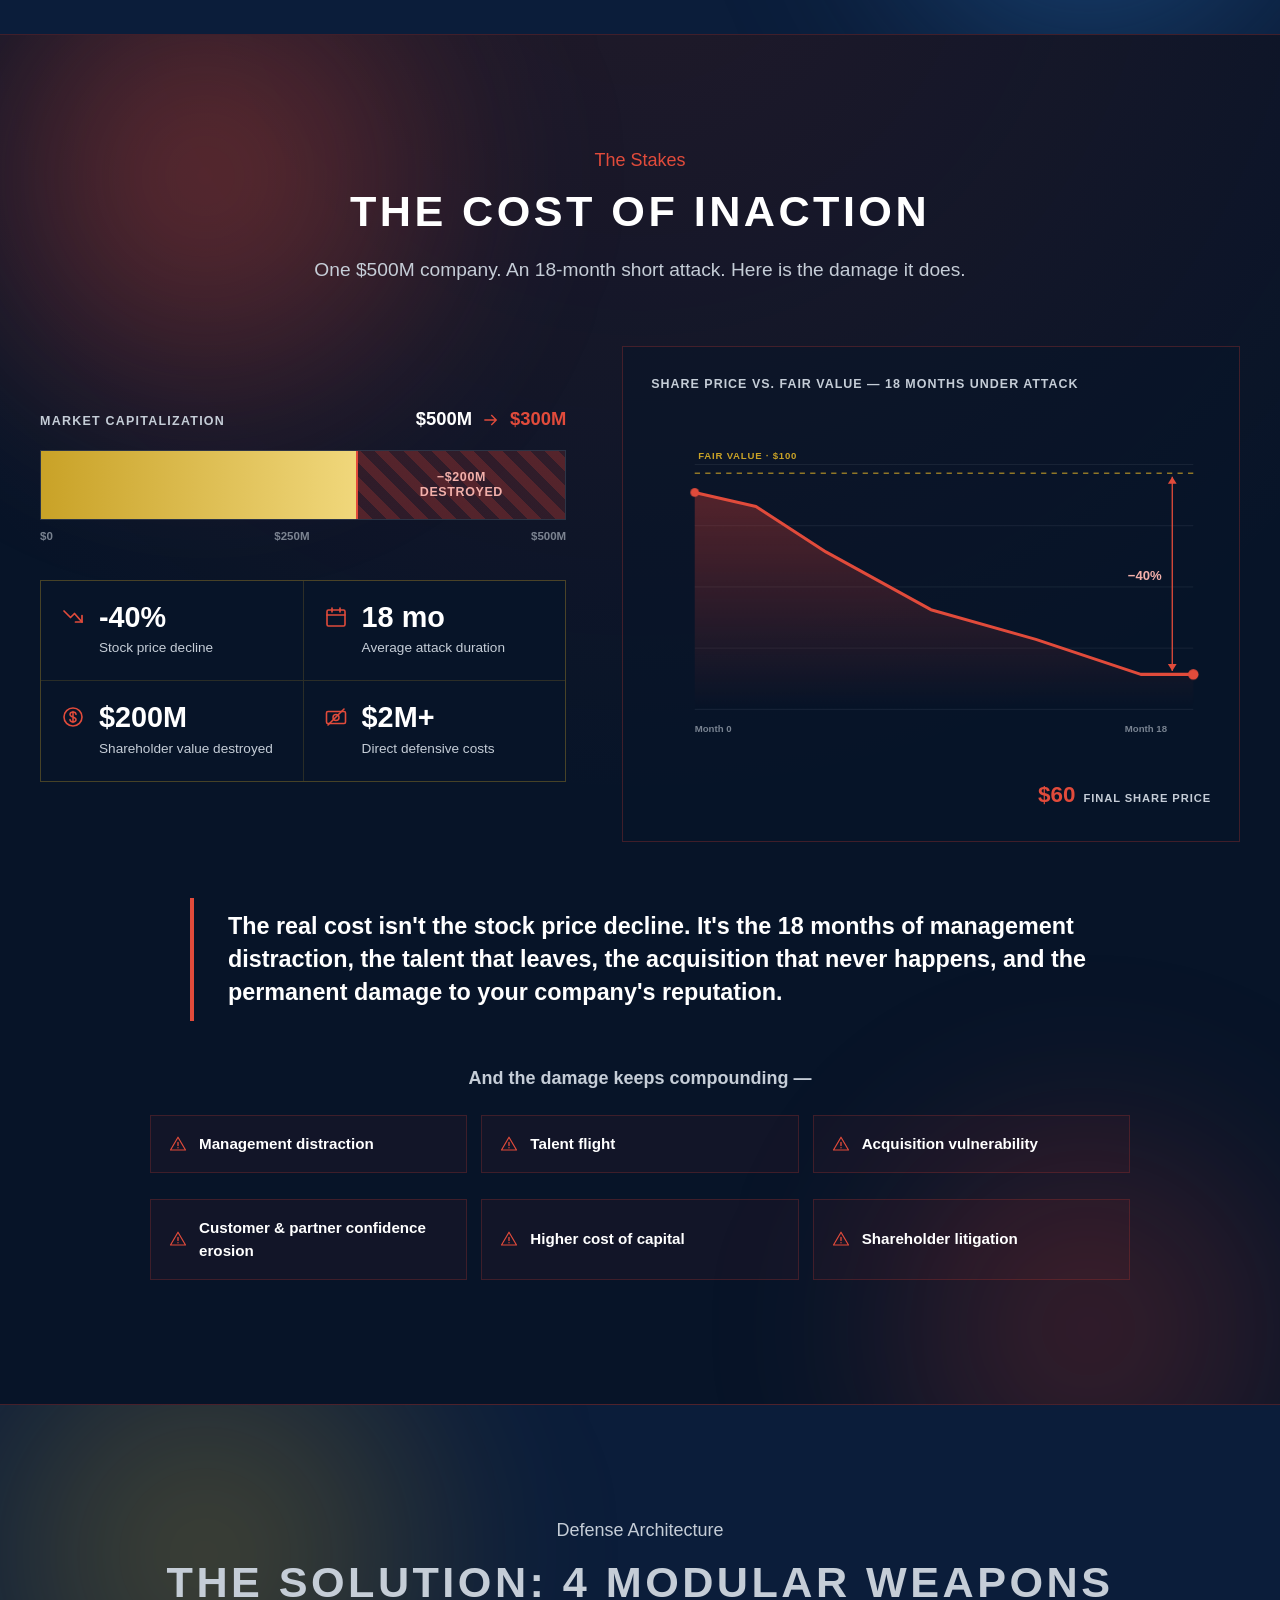
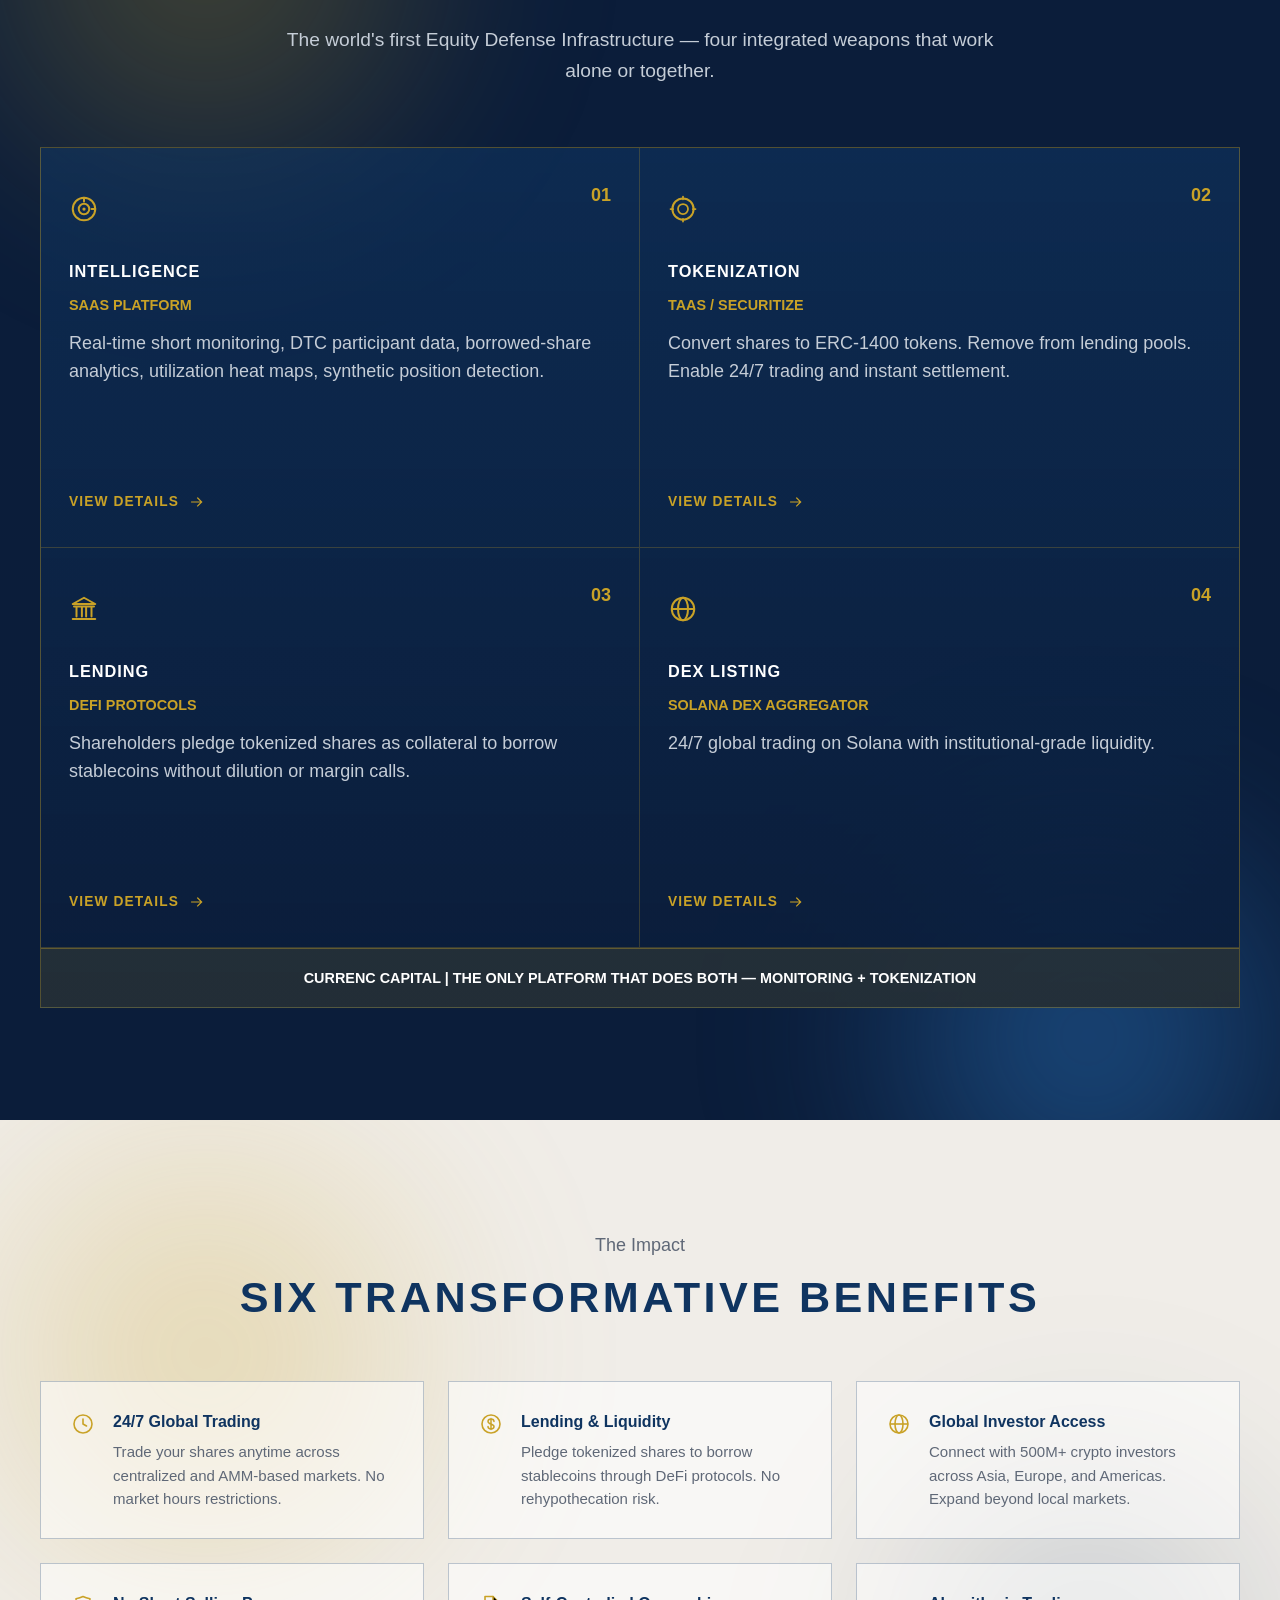
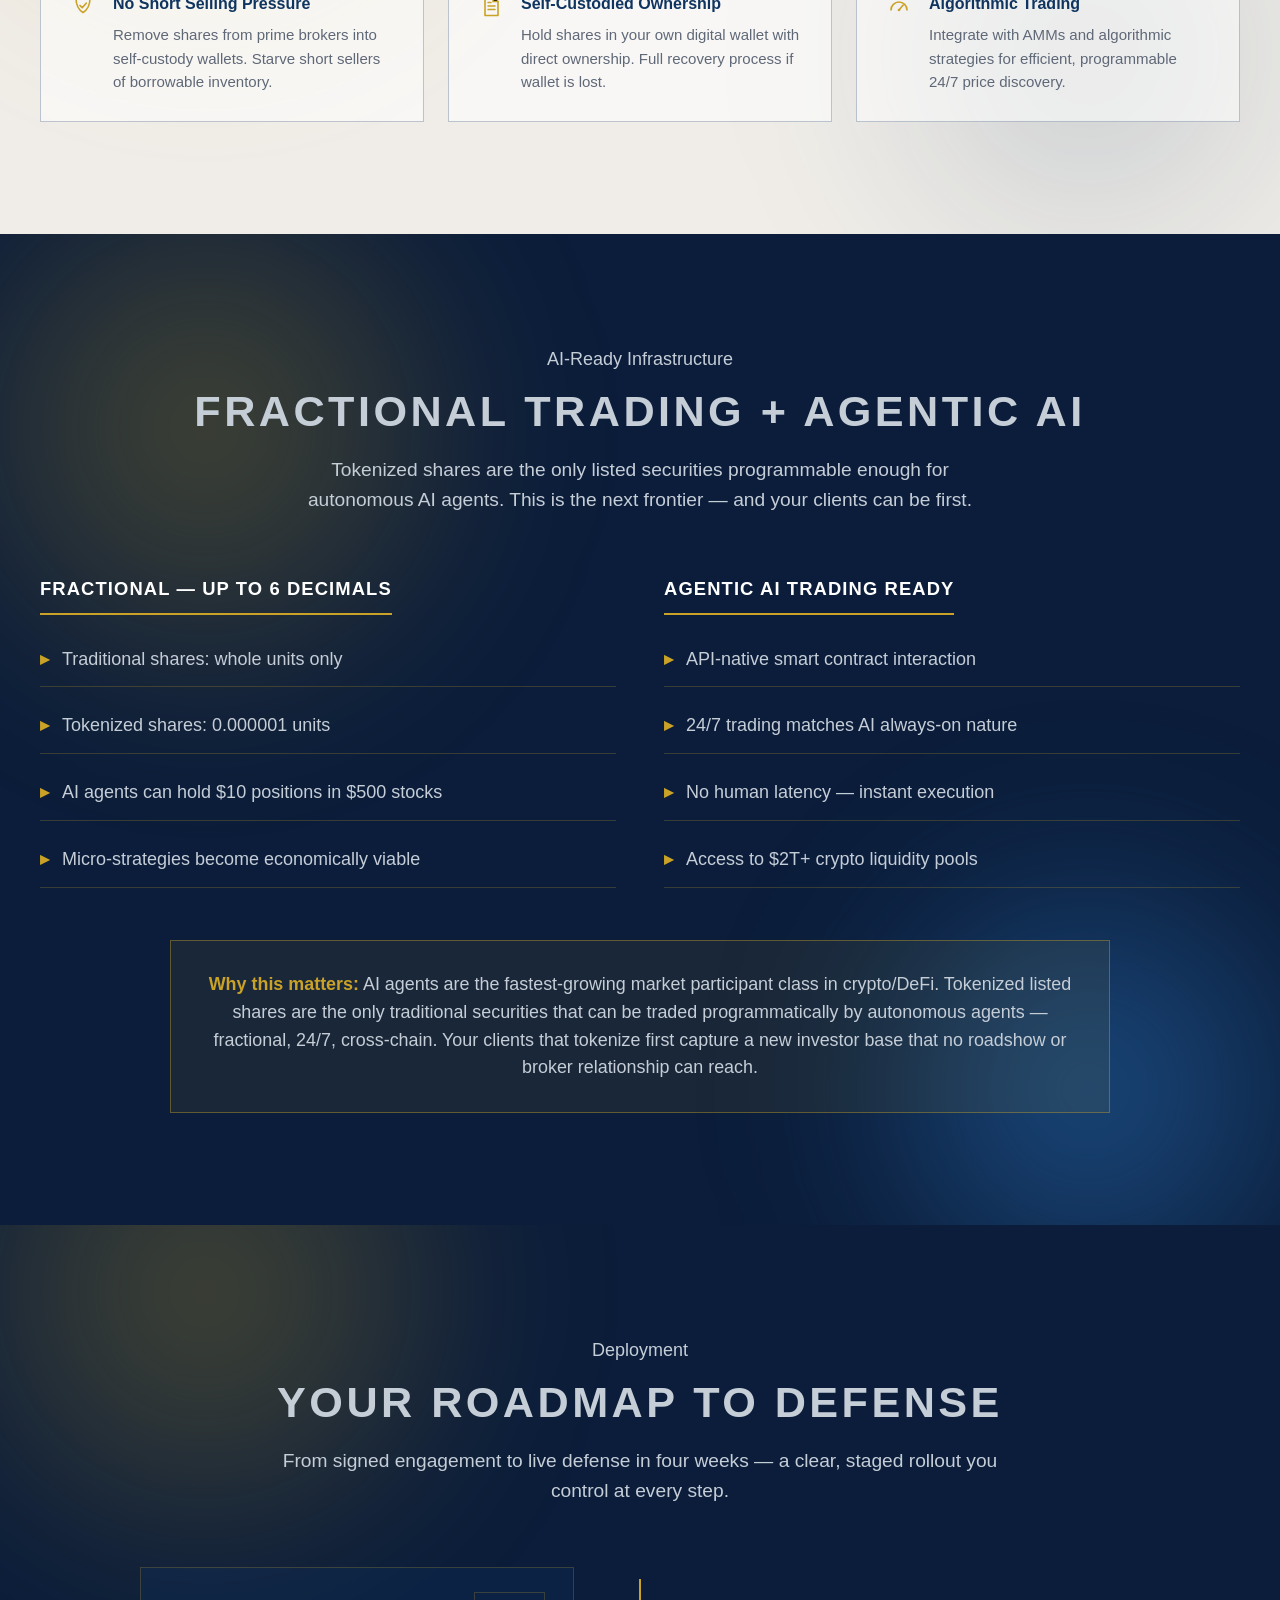
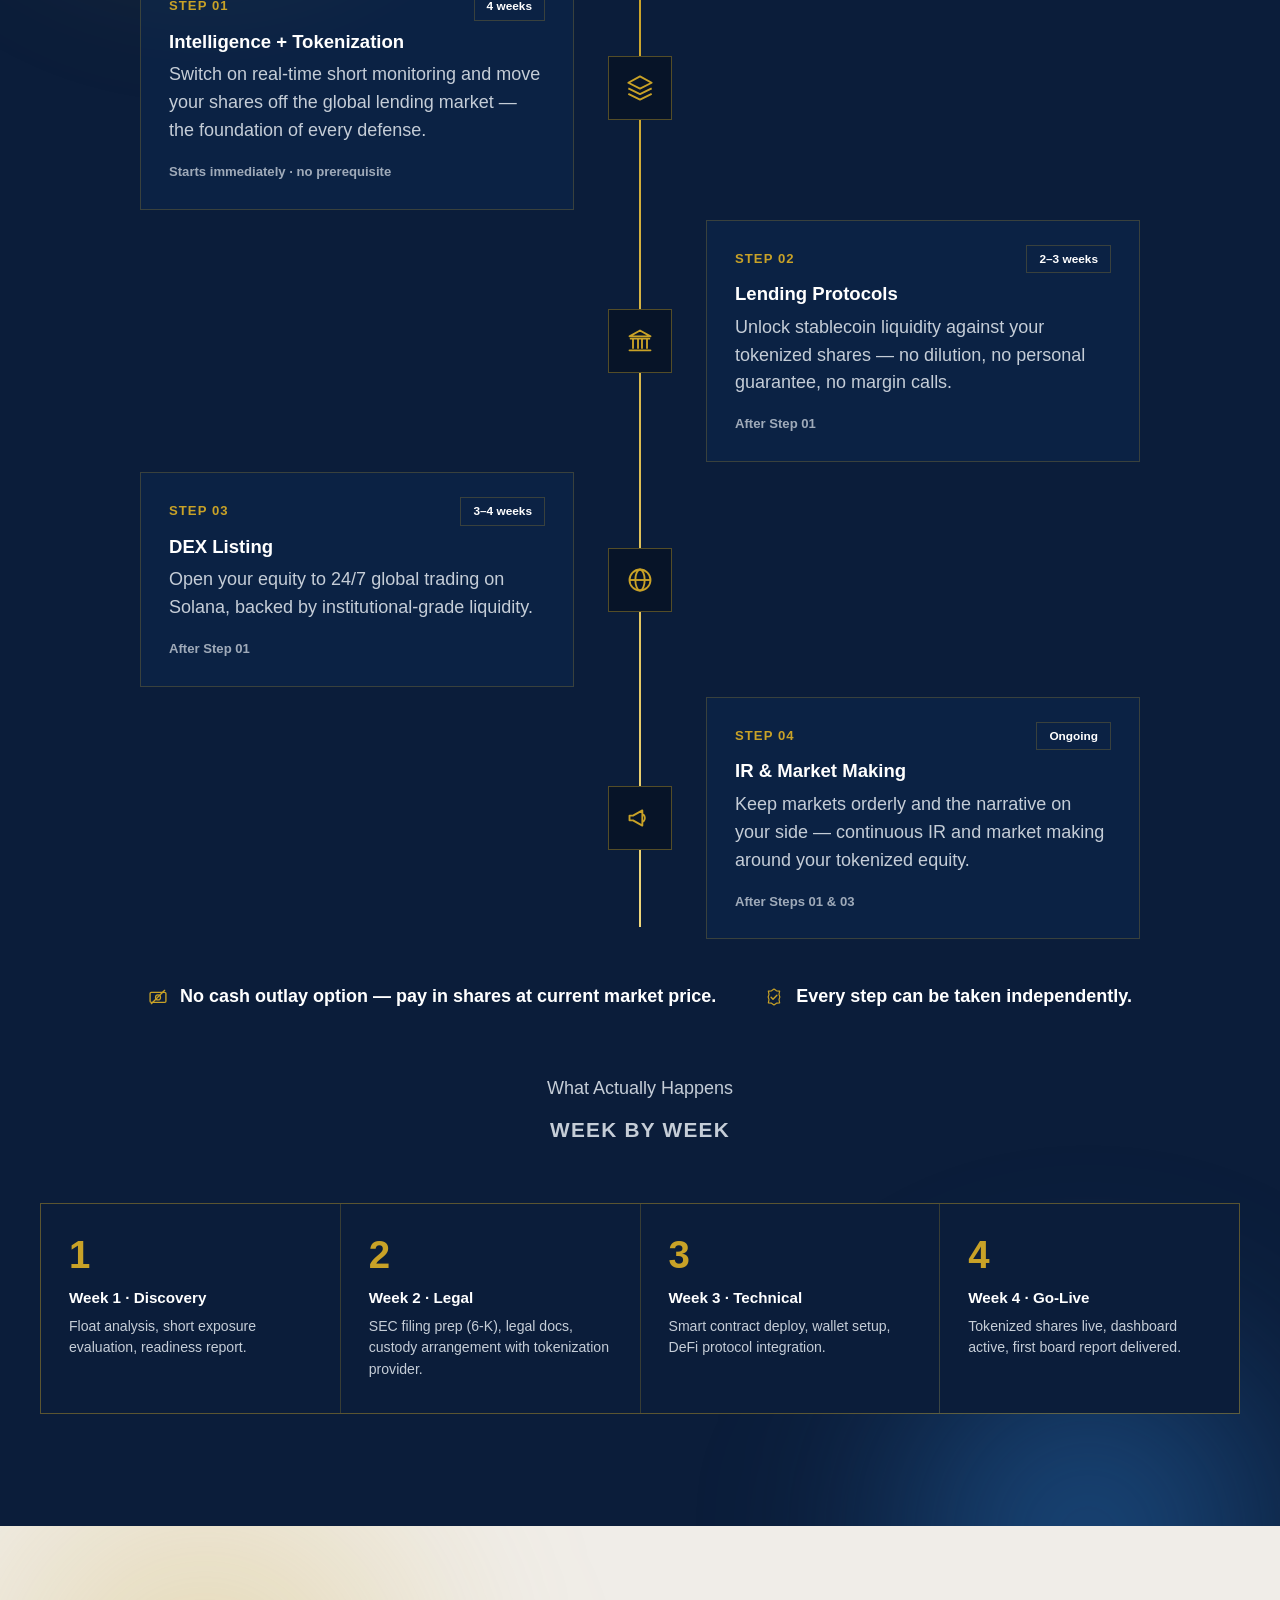
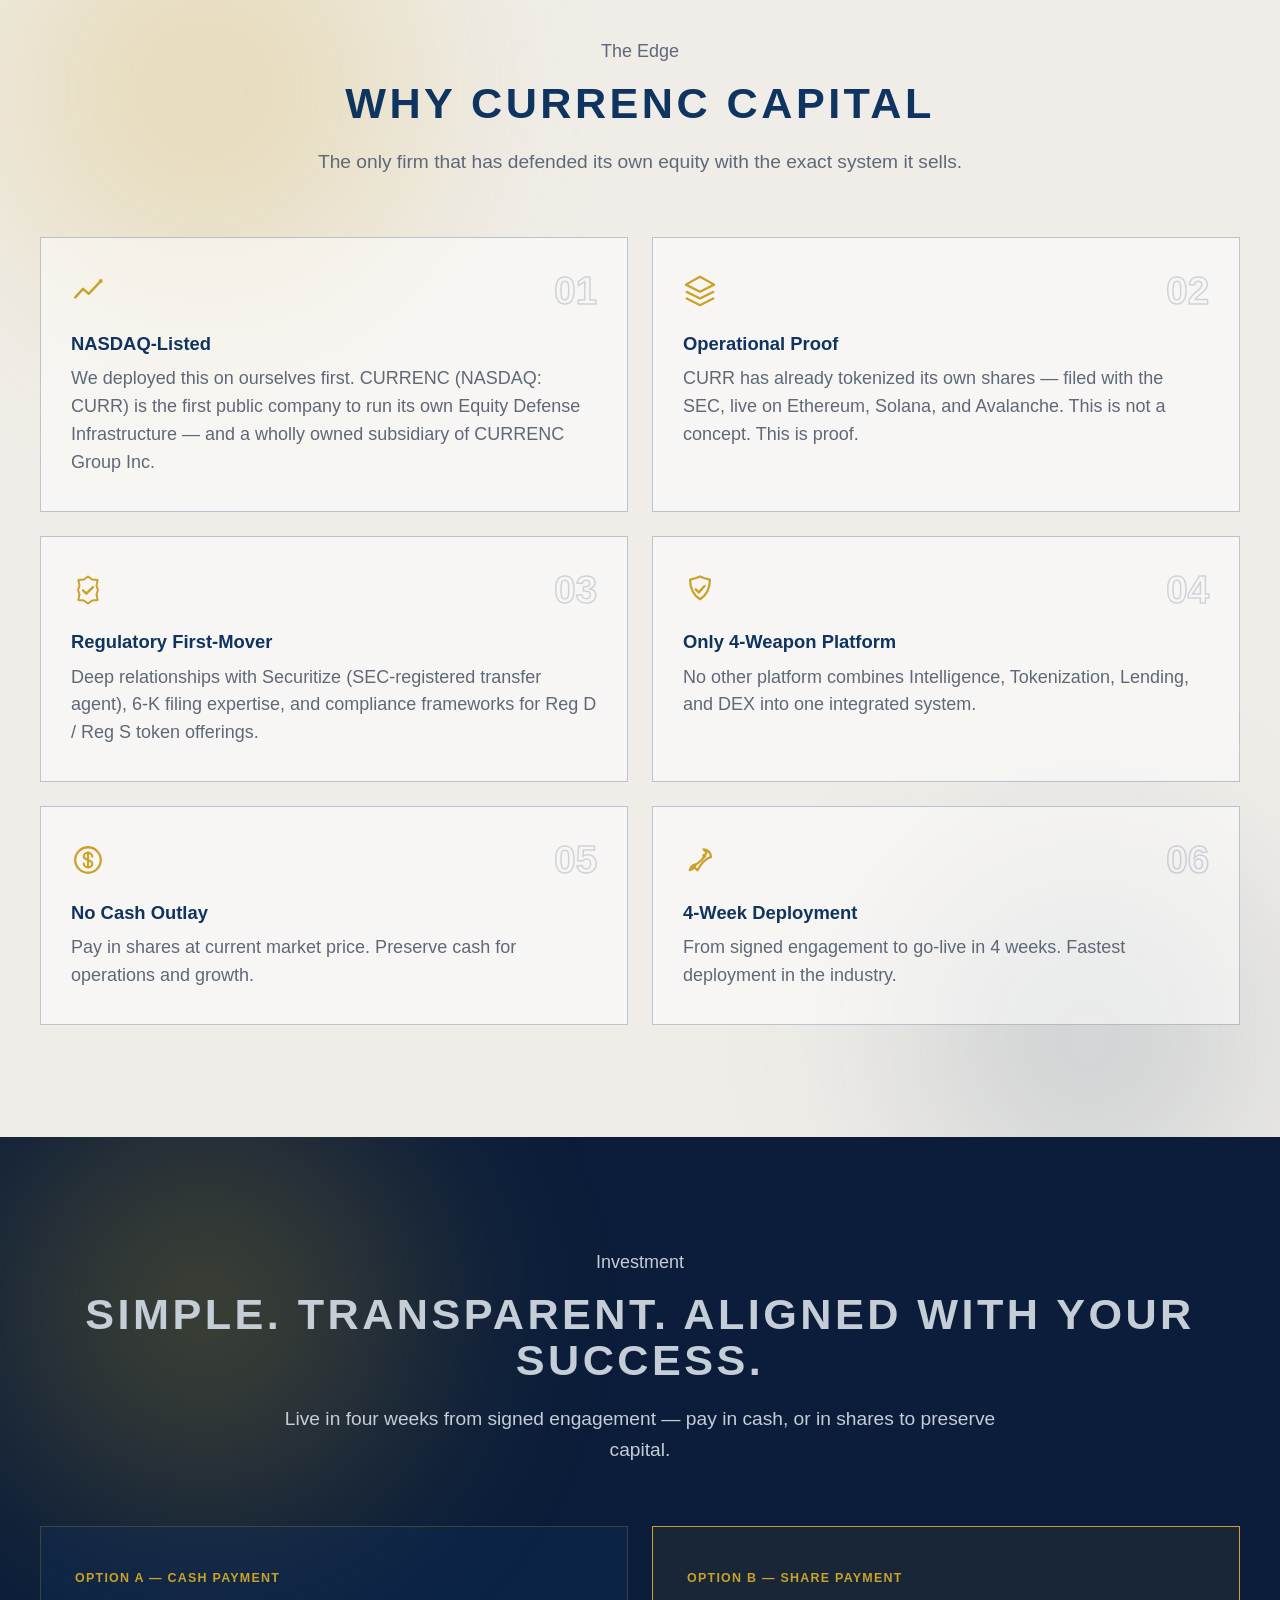
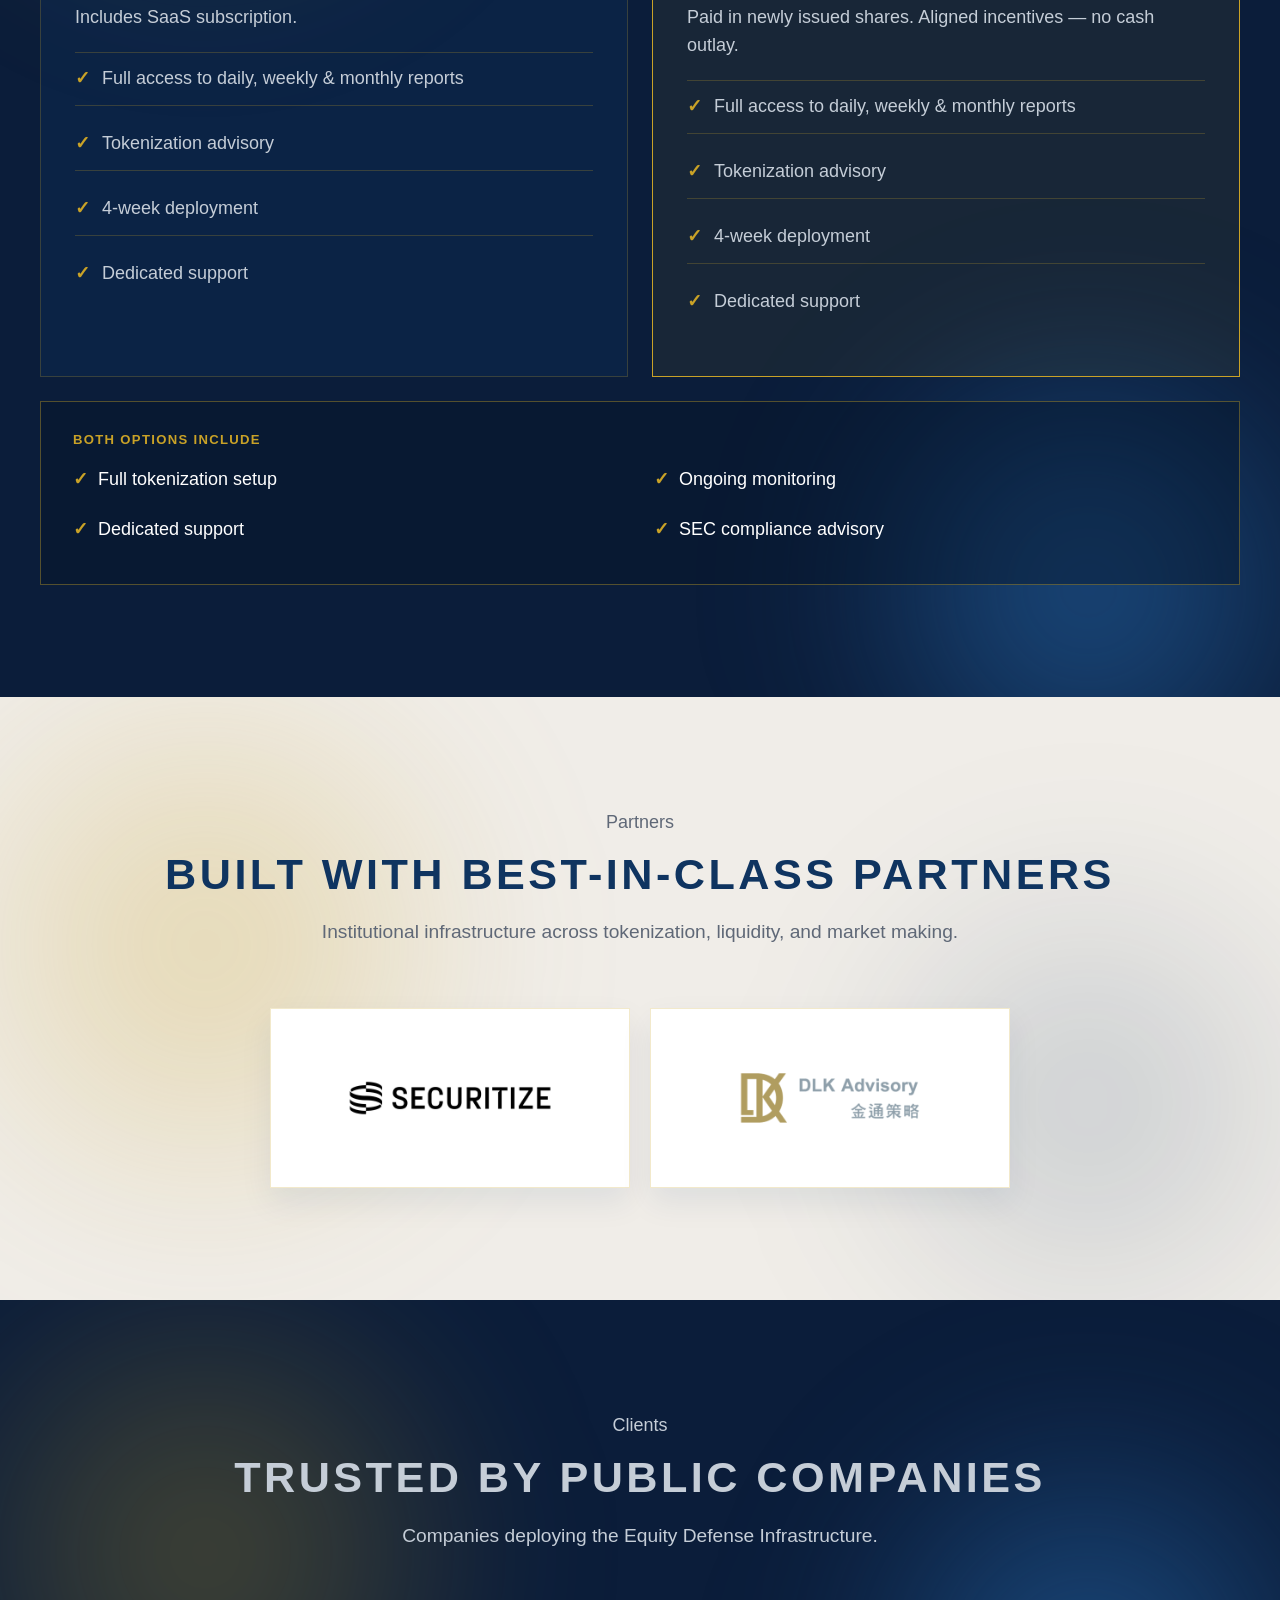
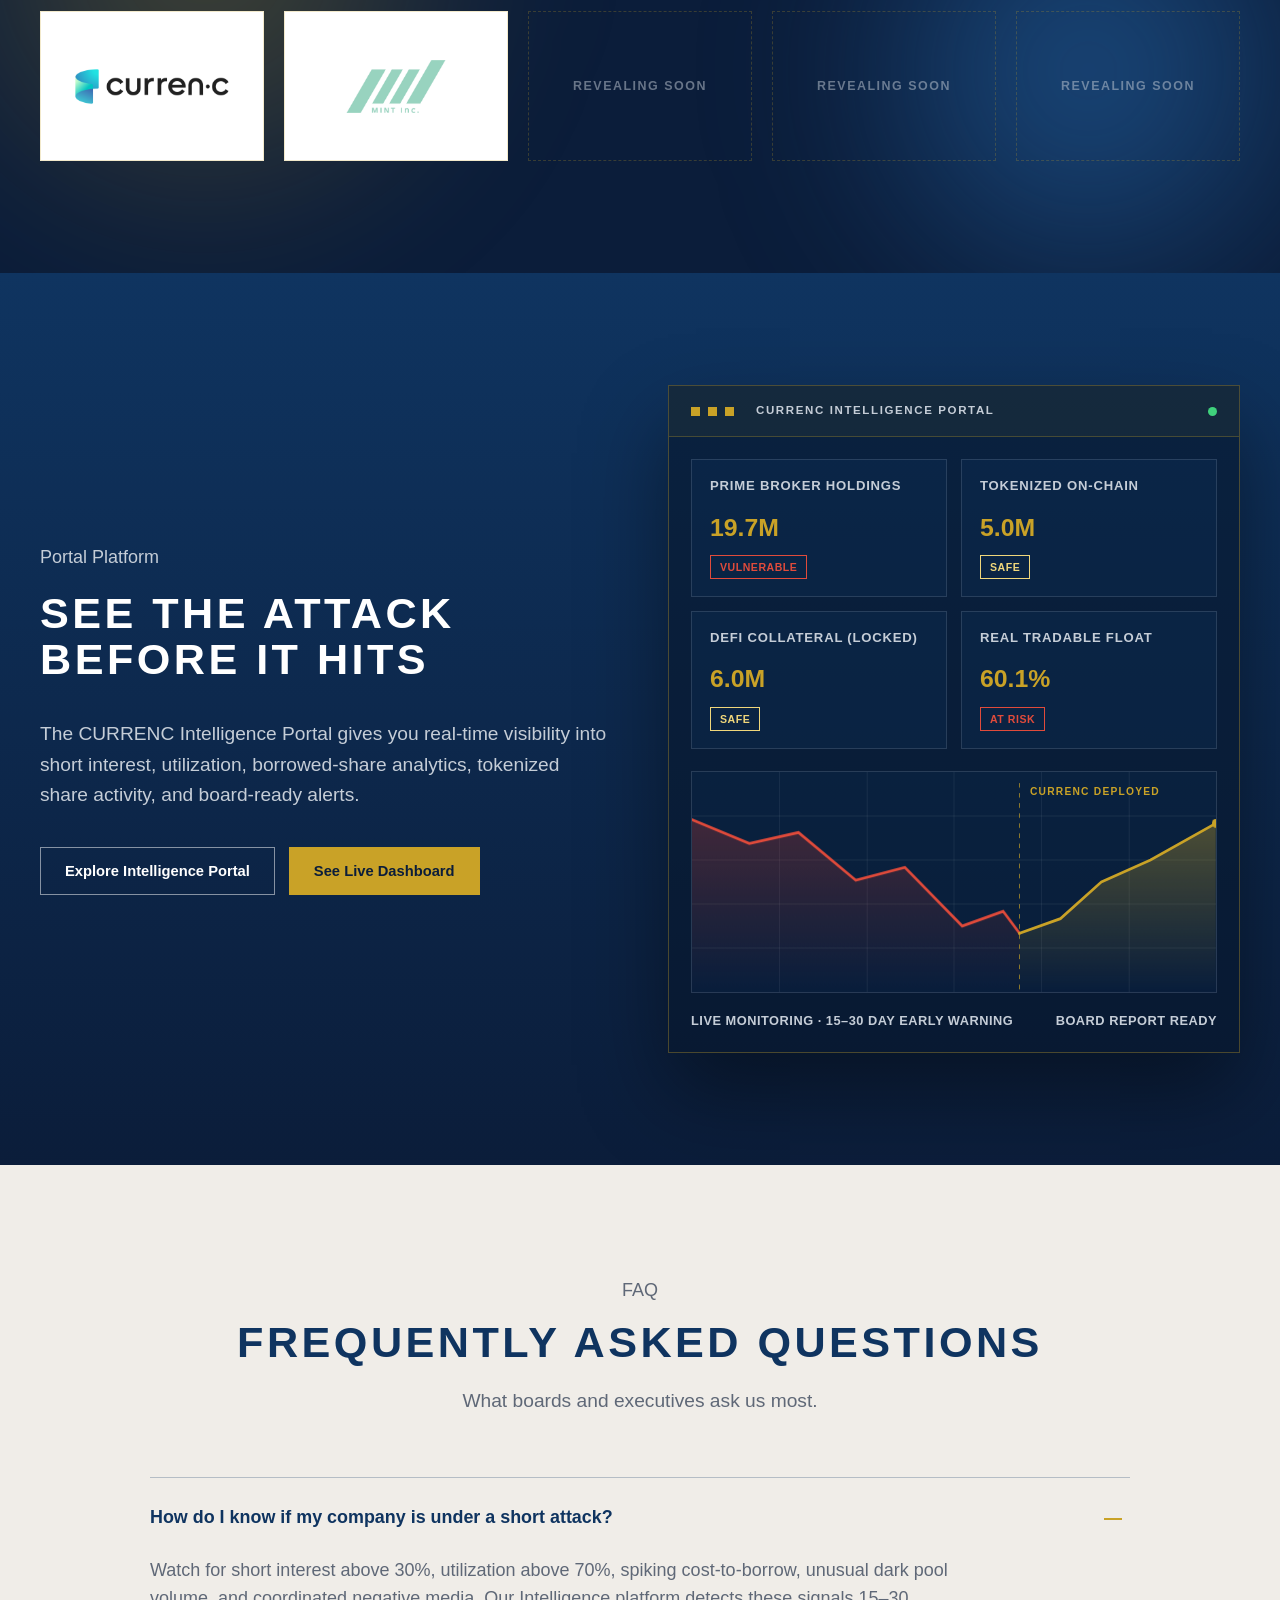
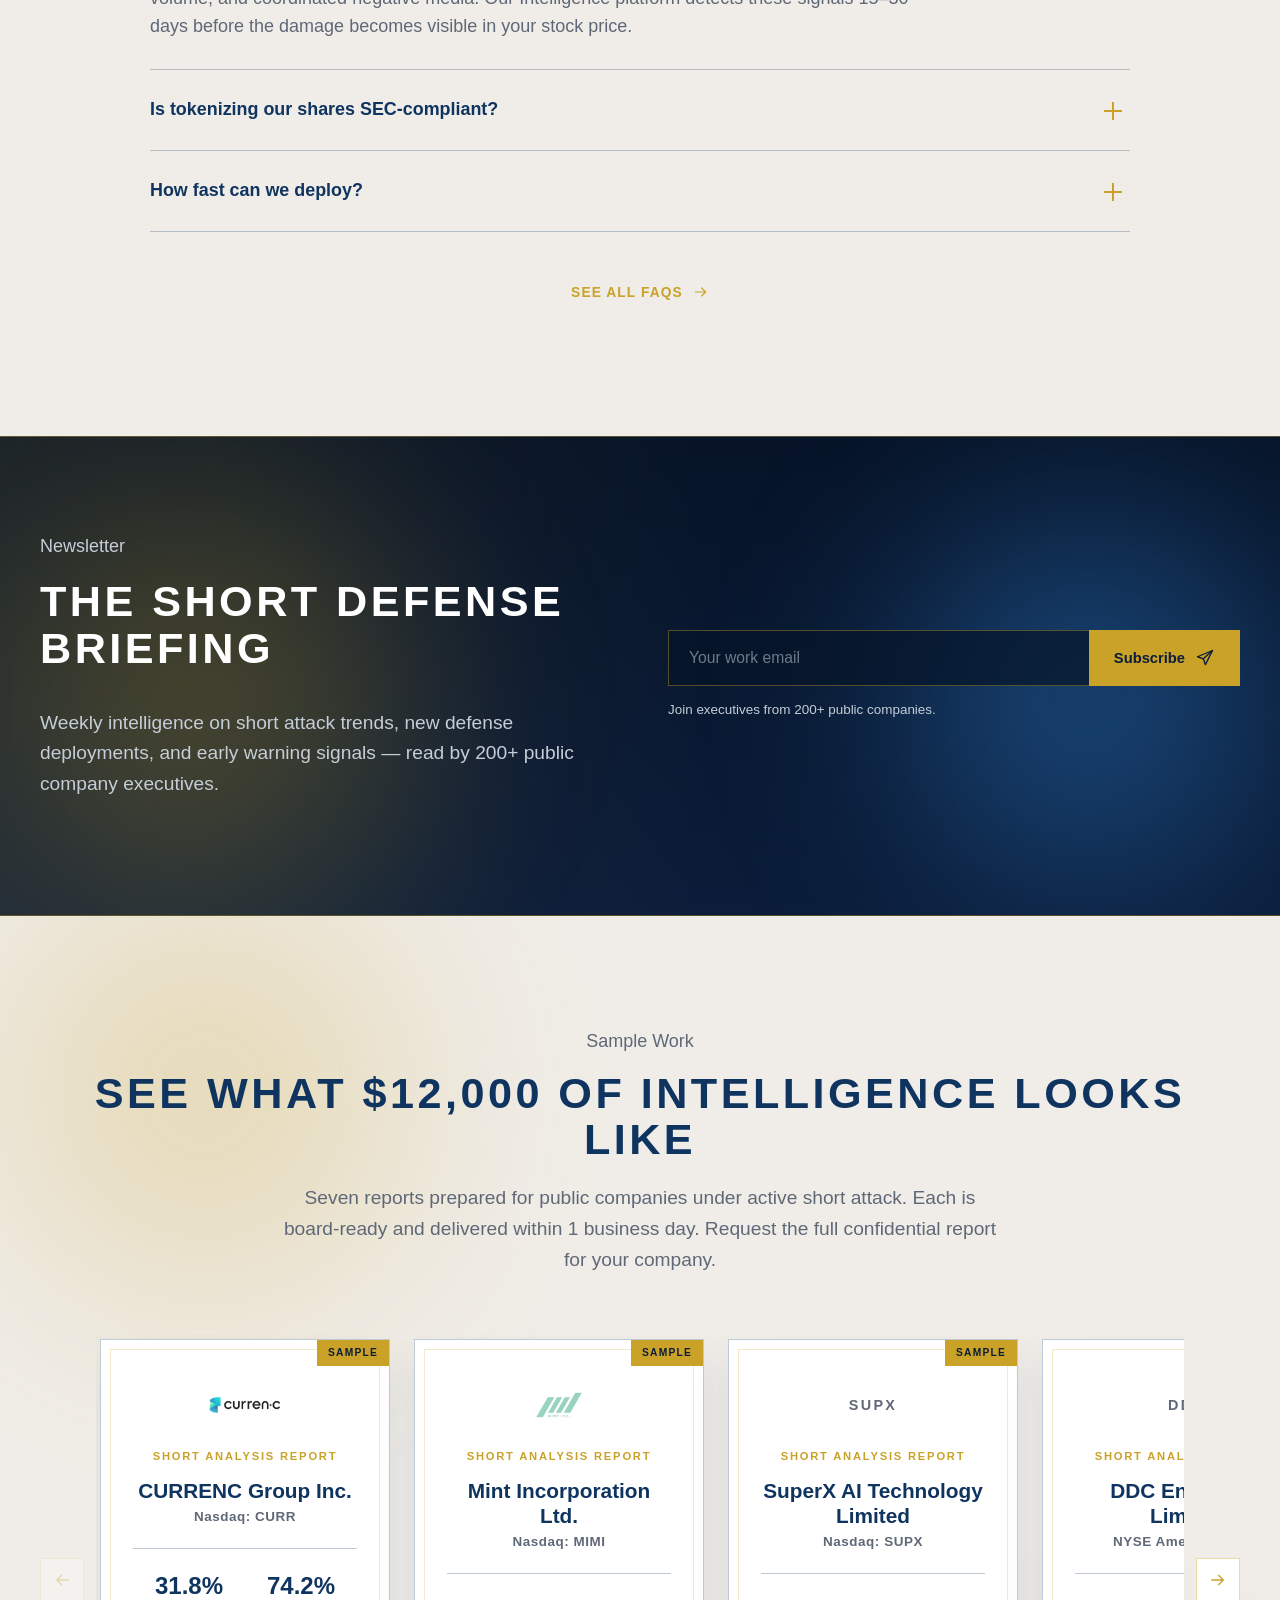
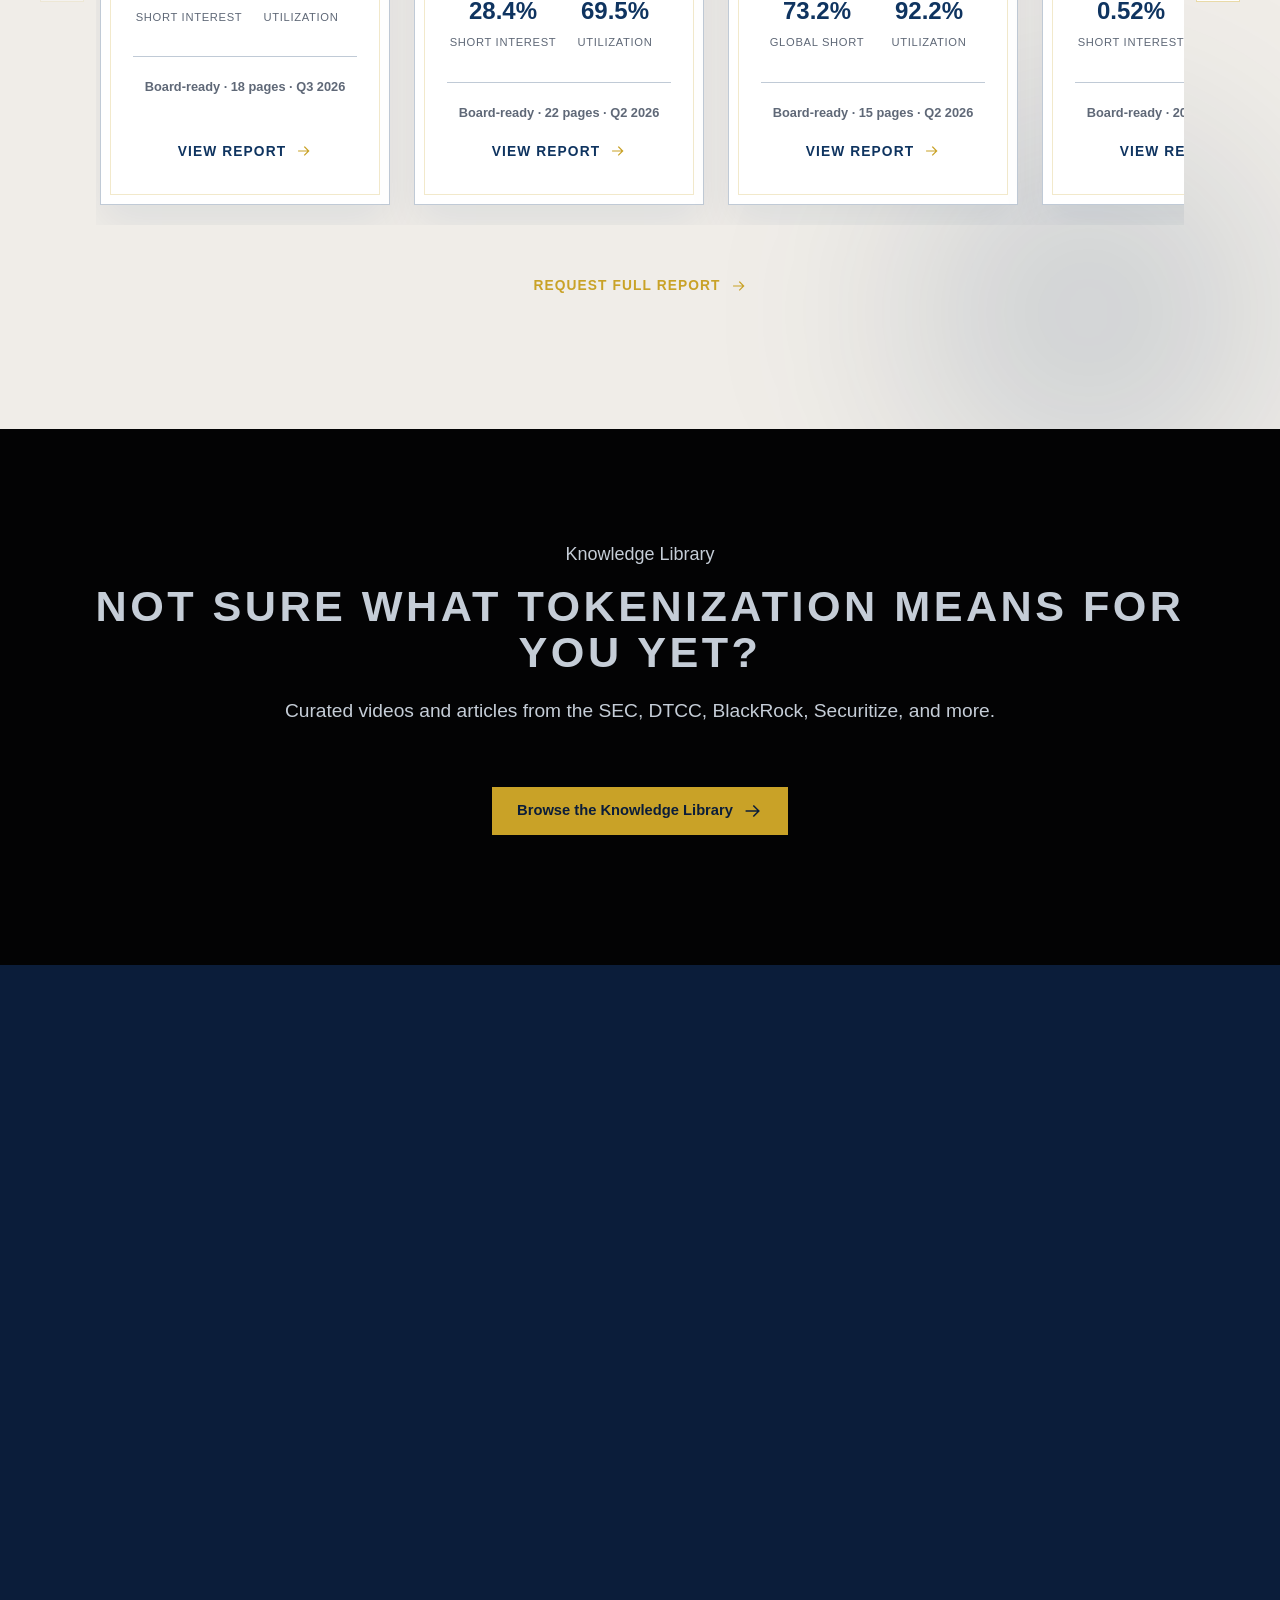
==== commit 78dda386: "Add files via upload +library" ====
--- a/index.html
+++ b/index.html
@@ -8,7 +8,7 @@
       name="description"
       content="CURRENC Capital provides Equity Defense Infrastructure for public companies facing short seller attacks. Intelligence, Tokenization, Lending, DEX Listing, and IR &amp; Market Making."
     />
-    <link rel="stylesheet" href="./styles.css?v=2026071ai" />
+    <link rel="stylesheet" href="./styles.css?v=2026071an" />
   </head>
   <body>
     <svg class="icon-sprite" aria-hidden="true" focusable="false">
@@ -903,6 +903,18 @@
         </div>
       </section>
 
+      <!-- ============ KNOWLEDGE LIBRARY PROMO ============ -->
+      <section class="section-full section-obsidian reveal">
+        <div class="container">
+          <div class="section-heading centered">
+            <p data-i18n="home.libpromo.001" class="eyebrow">Knowledge Library</p>
+            <h2 data-i18n="home.libpromo.002">NOT SURE WHAT TOKENIZATION MEANS FOR YOU YET?</h2>
+            <p data-i18n="home.libpromo.003" class="section-subtitle">Curated videos and articles from the SEC, DTCC, BlackRock, Securitize, and more.</p>
+          </div>
+          <p class="section-cta-note" style="text-align:center;"><a data-i18n="home.libpromo.010" class="button button-primary" href="./knowledge.html">Browse the Knowledge Library<svg class="icon" aria-hidden="true"><use href="#icon-arrow-right"></use></svg></a></p>
+        </div>
+      </section>
+
       <!-- ============ FINAL CTA (3 ENTRY POINTS) ============ -->
       <section class="section-full section-dark reveal">
         <div class="anim-bg" aria-hidden="true"></div>
@@ -971,7 +983,7 @@
           <nav class="footer-col" aria-label="Resources">
             <strong data-i18n="home.foot.007">Resources</strong>
             <a data-i18n="home.foot.008" href="./sample-reports.html">Sample Analysis</a>
-            <a data-i18n="home.foot.009" href="./knowledge.html">Knowledge Base</a>
+            <a data-i18n="home.foot.009" href="./knowledge.html">Knowledge Library</a>
             <a data-i18n="home.foot.010" href="./insights.html">Insights &amp; News</a>
             <a data-i18n="home.foot.011" href="./faq.html">FAQ</a>
             <a data-i18n="home.foot.012" href="#portal">Intelligence Portal</a>
@@ -985,8 +997,8 @@
       </div>
     </footer>
 
-    <script src="./translations.js?v=2026071ai"></script>
-    <script src="./i18n.js?v=2026071ai"></script>
-    <script src="./script.js?v=2026071ai"></script>
+    <script src="./translations.js?v=2026071an"></script>
+    <script src="./i18n.js?v=2026071an"></script>
+    <script src="./script.js?v=2026071an"></script>
   </body>
 </html>
--- a/styles.css
+++ b/styles.css
@@ -381,6 +381,7 @@
 /* ============ SECTION SHELLS ============ */
 
 .section-dark { background: var(--background); color: var(--body-text); }
+.section-obsidian { background: var(--black-deep); color: var(--body-text); }
 .section-light { background: var(--light-bg); color: var(--ink); }
 .section-light .section-subtitle,
 .section-light p,
@@ -637,20 +638,6 @@
 .news-card time { display: block; margin: 16px 0 10px; color: var(--muted-light); font-size: 0.82rem; font-weight: 700; letter-spacing: 0.06em; text-transform: uppercase; }
 .news-card h3 { font-size: 1.18rem; line-height: 1.3; text-transform: none; letter-spacing: 0; color: var(--primary); }
 .news-card p { flex: 1; }
-
-/* ============ KNOWLEDGE BASE ============ */
-
-.kb-grid { display: grid; grid-template-columns: repeat(4, minmax(0, 1fr)); gap: 28px; }
-.kb-card {
-  display: flex; flex-direction: column; min-height: 320px; padding: 34px 30px;
-  border: 1px solid var(--gold-line-soft); background: linear-gradient(180deg, rgba(15, 52, 96, 0.5), rgba(11, 29, 58, 0.8));
-  transition: transform 220ms ease, border-color 220ms ease;
-}
-.kb-card:hover { transform: translateY(-6px); border-color: var(--gold-line); }
-.kb-icon { width: 30px; height: 30px; margin-bottom: 22px; }
-.kb-type { color: var(--accent); font-size: 0.72rem; font-weight: 800; letter-spacing: 0.12em; text-transform: uppercase; margin-bottom: 12px; }
-.kb-card h3 { color: var(--white); font-size: 1.12rem; text-transform: none; letter-spacing: 0; line-height: 1.3; }
-.kb-card p { flex: 1; font-size: 0.95rem; color: var(--body-text); }
 
 /* ============ FAQ ============ */
 
@@ -1405,7 +1392,6 @@
   .solution-cards article:nth-child(2n) { border-right: 0; }
   .why-grid { grid-template-columns: repeat(2, minmax(0, 1fr)); }
   .news-grid { grid-template-columns: repeat(3, minmax(0, 1fr)); gap: 22px; }
-  .kb-grid { grid-template-columns: repeat(2, minmax(0, 1fr)); }
   .footer-grid { grid-template-columns: 1fr 1fr; gap: 44px; }
 }
 
@@ -1460,7 +1446,7 @@
   .portal-grid, .contact-grid, .subscribe-grid, .cost-layout { grid-template-columns: 1fr; }
   .subscribe-grid { gap: 40px; }
 
-  .solution-cards, .why-grid, .news-grid, .kb-grid, .detail-grid, .stats-band { grid-template-columns: 1fr; }
+  .solution-cards, .why-grid, .news-grid, .detail-grid, .stats-band { grid-template-columns: 1fr; }
 
   .solution-cards article, .stats-band article {
     border-right: 0; border-bottom: 1px solid var(--gold-line-soft);
@@ -1508,7 +1494,7 @@
   .subscribe-form input[type="email"] { border-right: 1px solid var(--gold-line); }
   .faq-item summary { font-size: 1rem; padding-right: 44px; }
   .faq-body { padding-right: 0; }
-  .news-card, .kb-card { padding: 28px 24px; min-height: auto; }
+  .news-card { padding: 28px 24px; min-height: auto; }
   .footer-grid { grid-template-columns: 1fr; }
   .footer-legal { flex-direction: column; }
   .timeline-top { flex-direction: column; align-items: flex-start; gap: 6px; }
@@ -1829,3 +1815,65 @@
 @media (max-width: 560px) {
   .partner-page .partner-steps { grid-template-columns: 1fr; }
 }
+
+/* ============ KNOWLEDGE LIBRARY PAGE (scoped) ============ */
+
+.klib-enhanced .page-hero-num { display: none; }
+.klib-enhanced .klib-head { margin: 0 0 44px; font-size: 1.5rem; letter-spacing: 0.12em; }
+.klib-enhanced .section-dark .klib-head { color: var(--white); }
+.klib-enhanced .section-light .klib-head { color: var(--primary); }
+
+/* Video gallery — YouTube-style thumbnail grid */
+.klib-video-grid { display: grid; grid-template-columns: repeat(3, minmax(0, 1fr)); gap: 32px 24px; }
+.klib-video { display: flex; flex-direction: column; gap: 12px; }
+.klib-thumb {
+  position: relative; display: block; aspect-ratio: 16 / 9; overflow: hidden;
+  border: 1px solid var(--gold-line-soft); background: var(--background-deep);
+}
+.klib-thumb img { width: 100%; height: 100%; object-fit: cover; transition: transform 260ms ease; }
+.klib-video:hover .klib-thumb img { transform: scale(1.04); }
+.klib-video:hover .klib-thumb { border-color: var(--gold-line); }
+.klib-play {
+  position: absolute; inset: 0; margin: auto; width: 56px; height: 56px;
+  display: grid; place-items: center;
+  background: rgba(7, 20, 40, 0.72); border: 1px solid rgba(255, 255, 255, 0.5);
+  transition: background 200ms ease, border-color 200ms ease;
+}
+.klib-play svg { width: 26px; height: 26px; fill: var(--white); }
+.klib-video:hover .klib-play { background: var(--accent); border-color: var(--accent); }
+.klib-video:hover .klib-play svg { fill: var(--background-deep); }
+.klib-dur {
+  position: absolute; right: 8px; bottom: 8px; padding: 3px 7px;
+  background: rgba(7, 20, 40, 0.86); color: var(--white);
+  font-size: 0.72rem; font-weight: 700; letter-spacing: 0.02em;
+}
+.klib-opinion {
+  position: absolute; left: 8px; top: 8px; padding: 4px 9px;
+  background: var(--danger); color: var(--white);
+  font-size: 0.62rem; font-weight: 800; letter-spacing: 0.07em; text-transform: uppercase;
+}
+.klib-video-title { color: var(--white); font-size: 0.98rem; font-weight: 700; line-height: 1.35; }
+.klib-video:hover .klib-video-title { color: var(--accent-bright); }
+.klib-video-meta { color: var(--body-text); font-size: 0.84rem; }
+@media (max-width: 900px) { .klib-video-grid { grid-template-columns: repeat(2, minmax(0, 1fr)); } }
+@media (max-width: 560px) { .klib-video-grid { grid-template-columns: 1fr; } }
+
+/* Article list */
+.klib-article-list { list-style: none; margin: 0; padding: 0; border-top: 1px solid var(--navy-line); }
+.klib-article-list li { border-bottom: 1px solid var(--navy-line); }
+.klib-article {
+  display: grid; grid-template-columns: 120px minmax(0, 1fr) auto auto;
+  align-items: center; gap: 20px; padding: 22px 4px;
+  transition: background 180ms ease, padding-left 180ms ease;
+}
+.klib-article:hover { background: rgba(15, 52, 96, 0.06); padding-left: 14px; }
+.klib-article-source { color: var(--accent); font-size: 0.74rem; font-weight: 800; letter-spacing: 0.09em; text-transform: uppercase; }
+.klib-article-title { color: var(--primary); font-size: 1.02rem; font-weight: 700; line-height: 1.35; }
+.klib-article-meta { color: var(--muted-light); font-size: 0.82rem; white-space: nowrap; }
+.klib-article .icon { width: 18px; height: 18px; color: var(--accent); }
+@media (max-width: 700px) {
+  .klib-article { grid-template-columns: minmax(0, 1fr) auto; gap: 6px 14px; padding: 20px 4px; }
+  .klib-article-source { grid-column: 1 / -1; }
+  .klib-article-meta { grid-row: 3; grid-column: 1; }
+  .klib-article .icon { grid-row: 3; grid-column: 2; }
+}
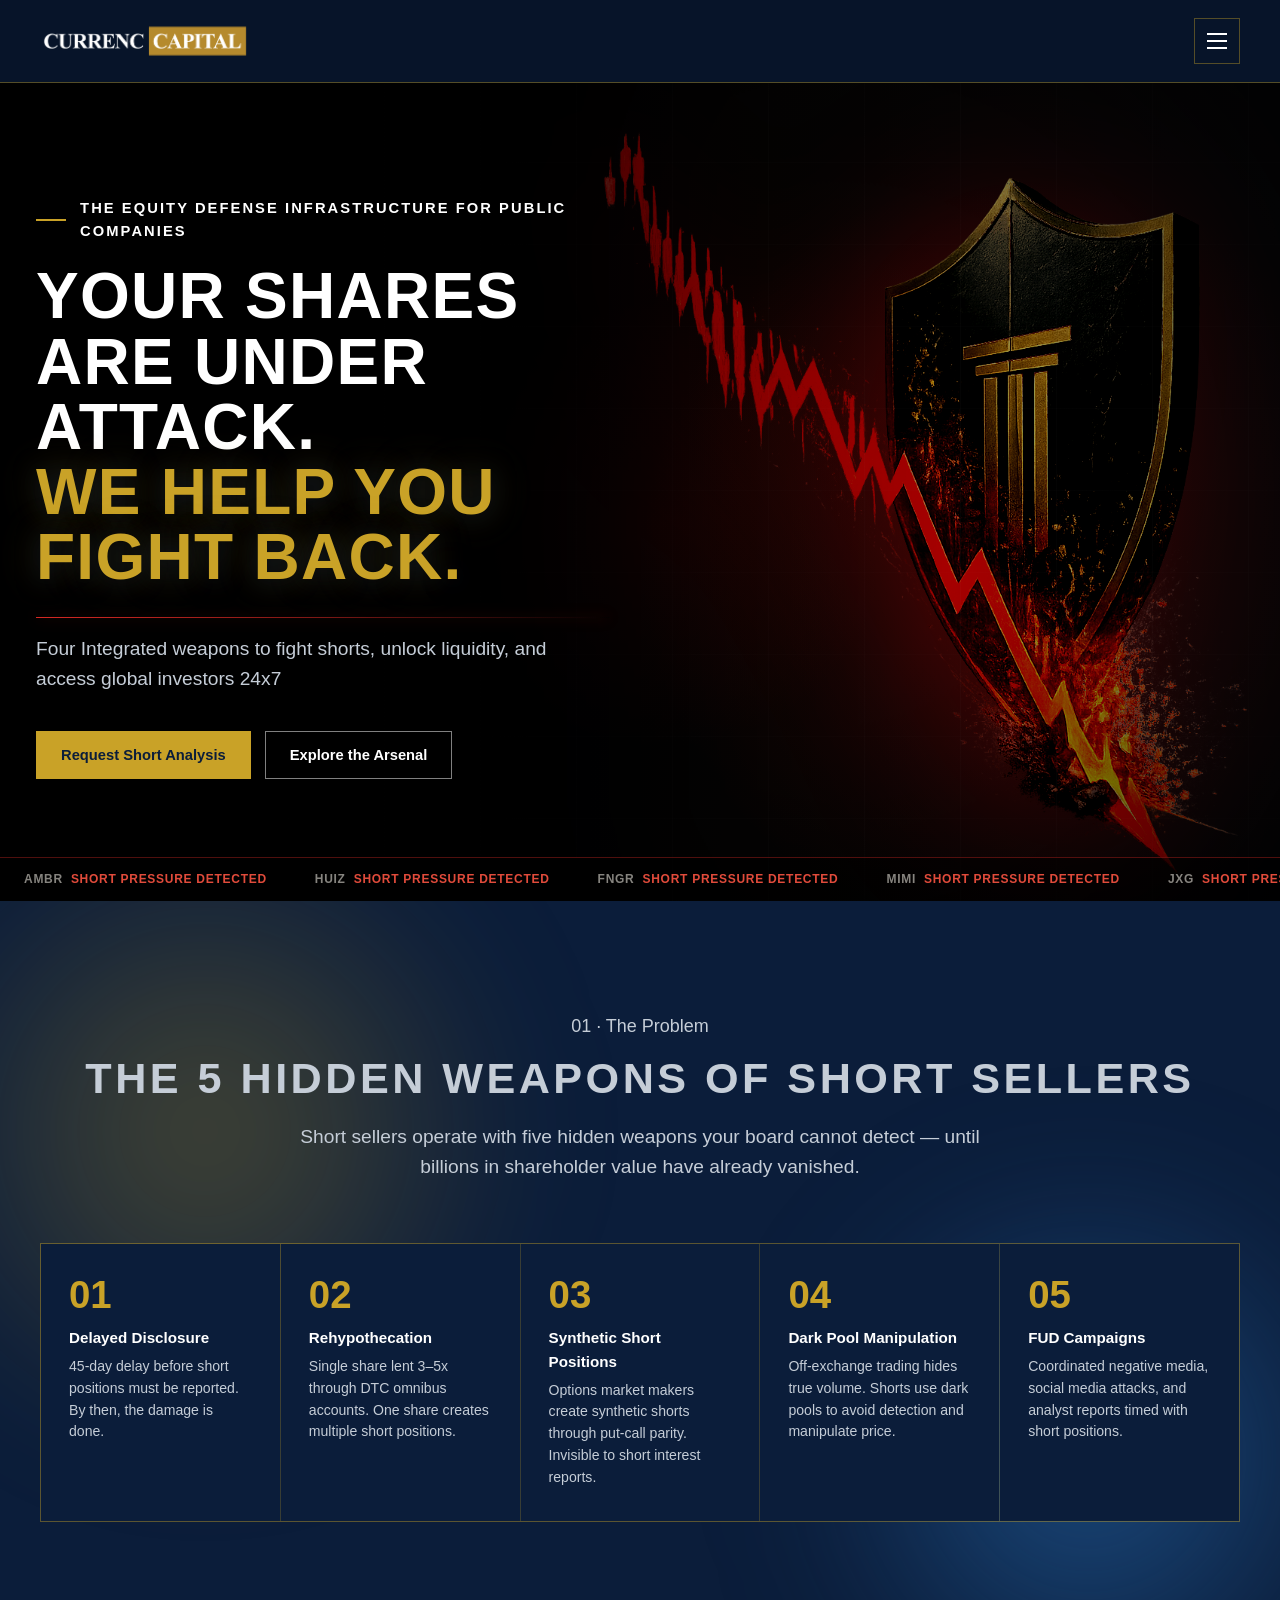
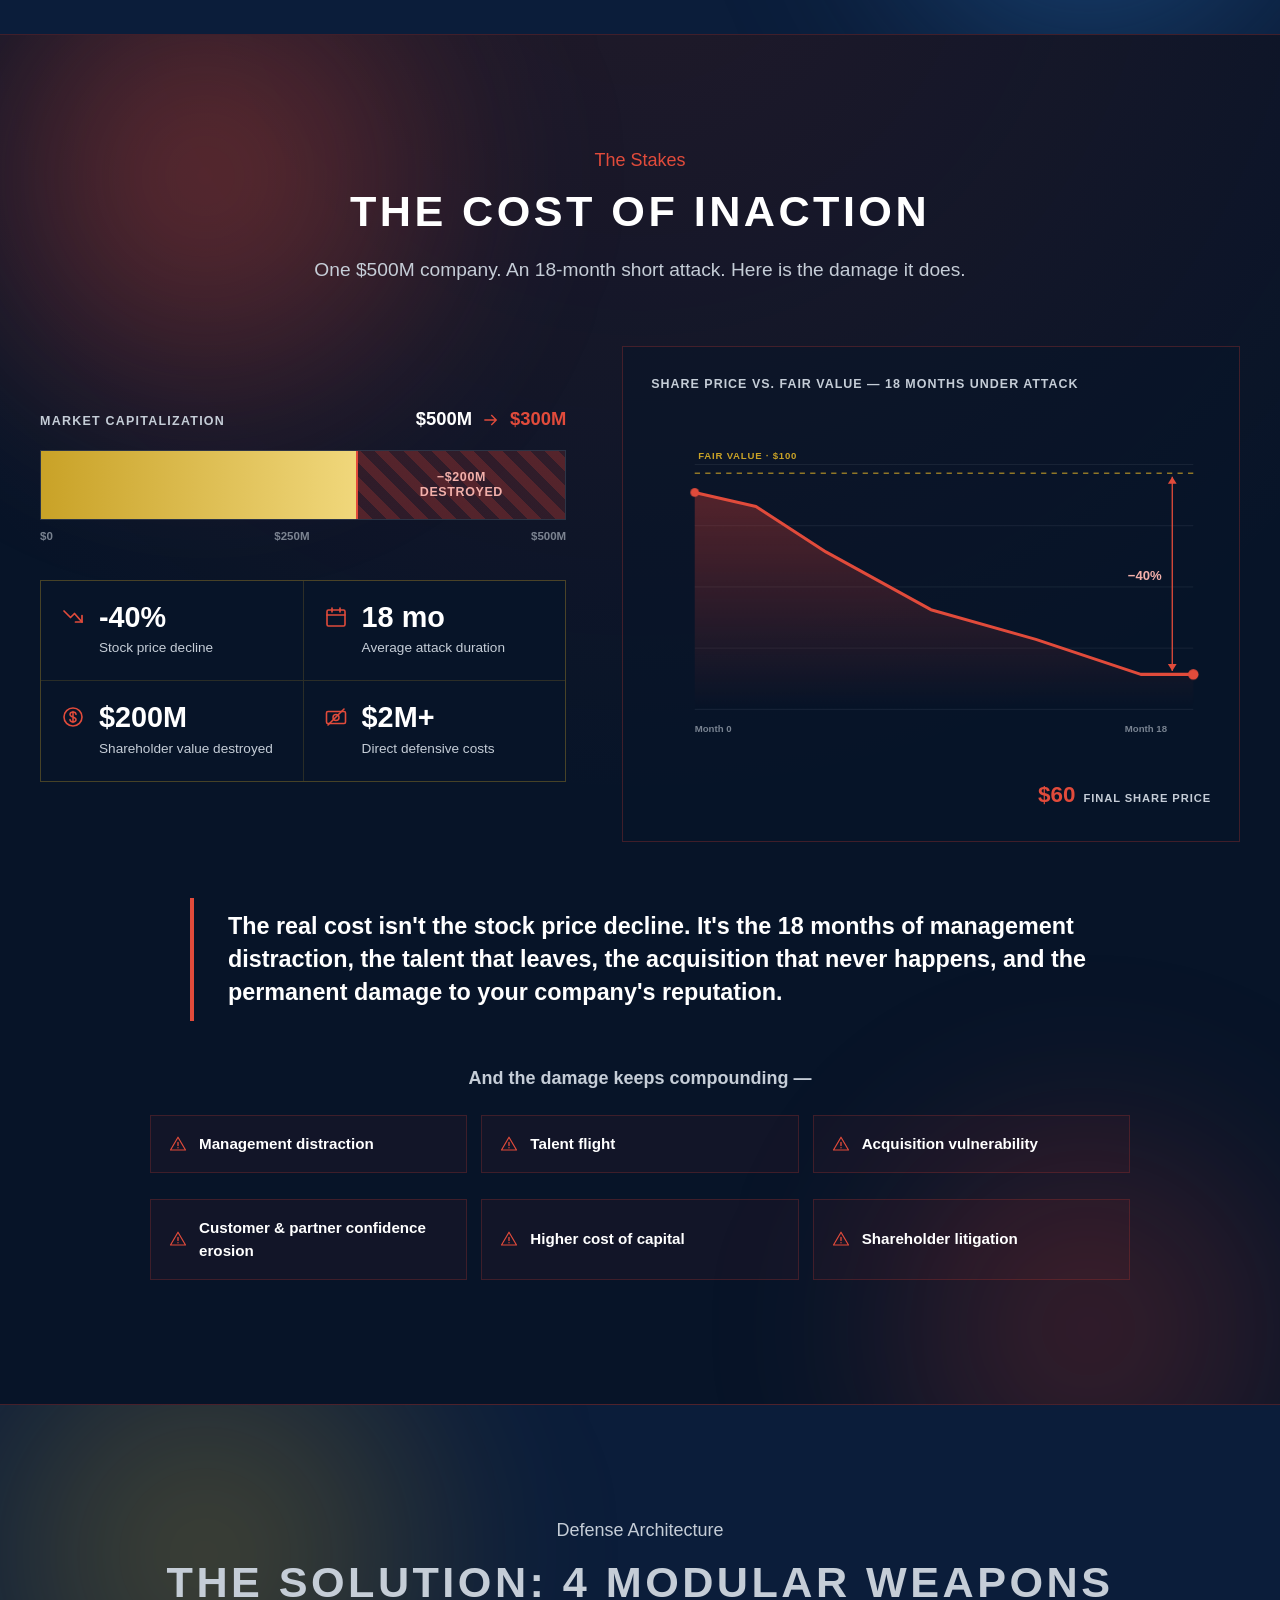
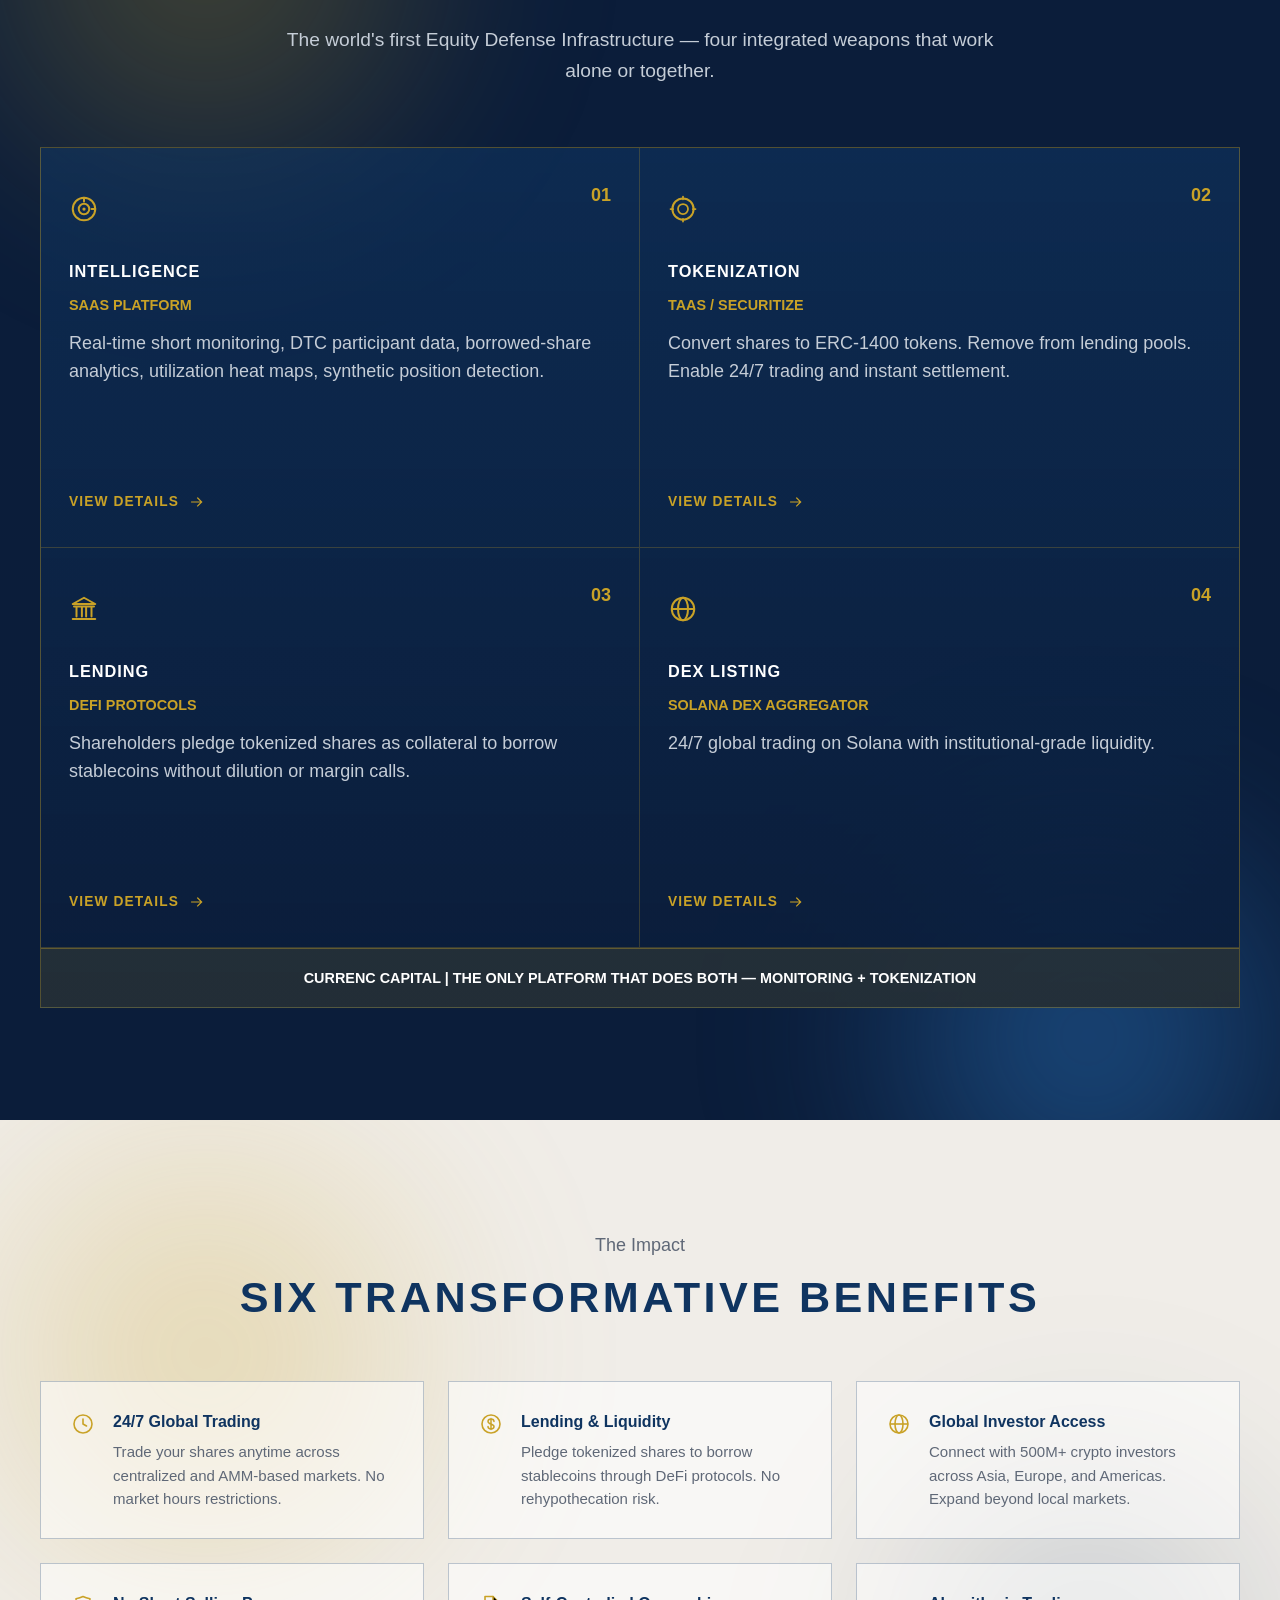
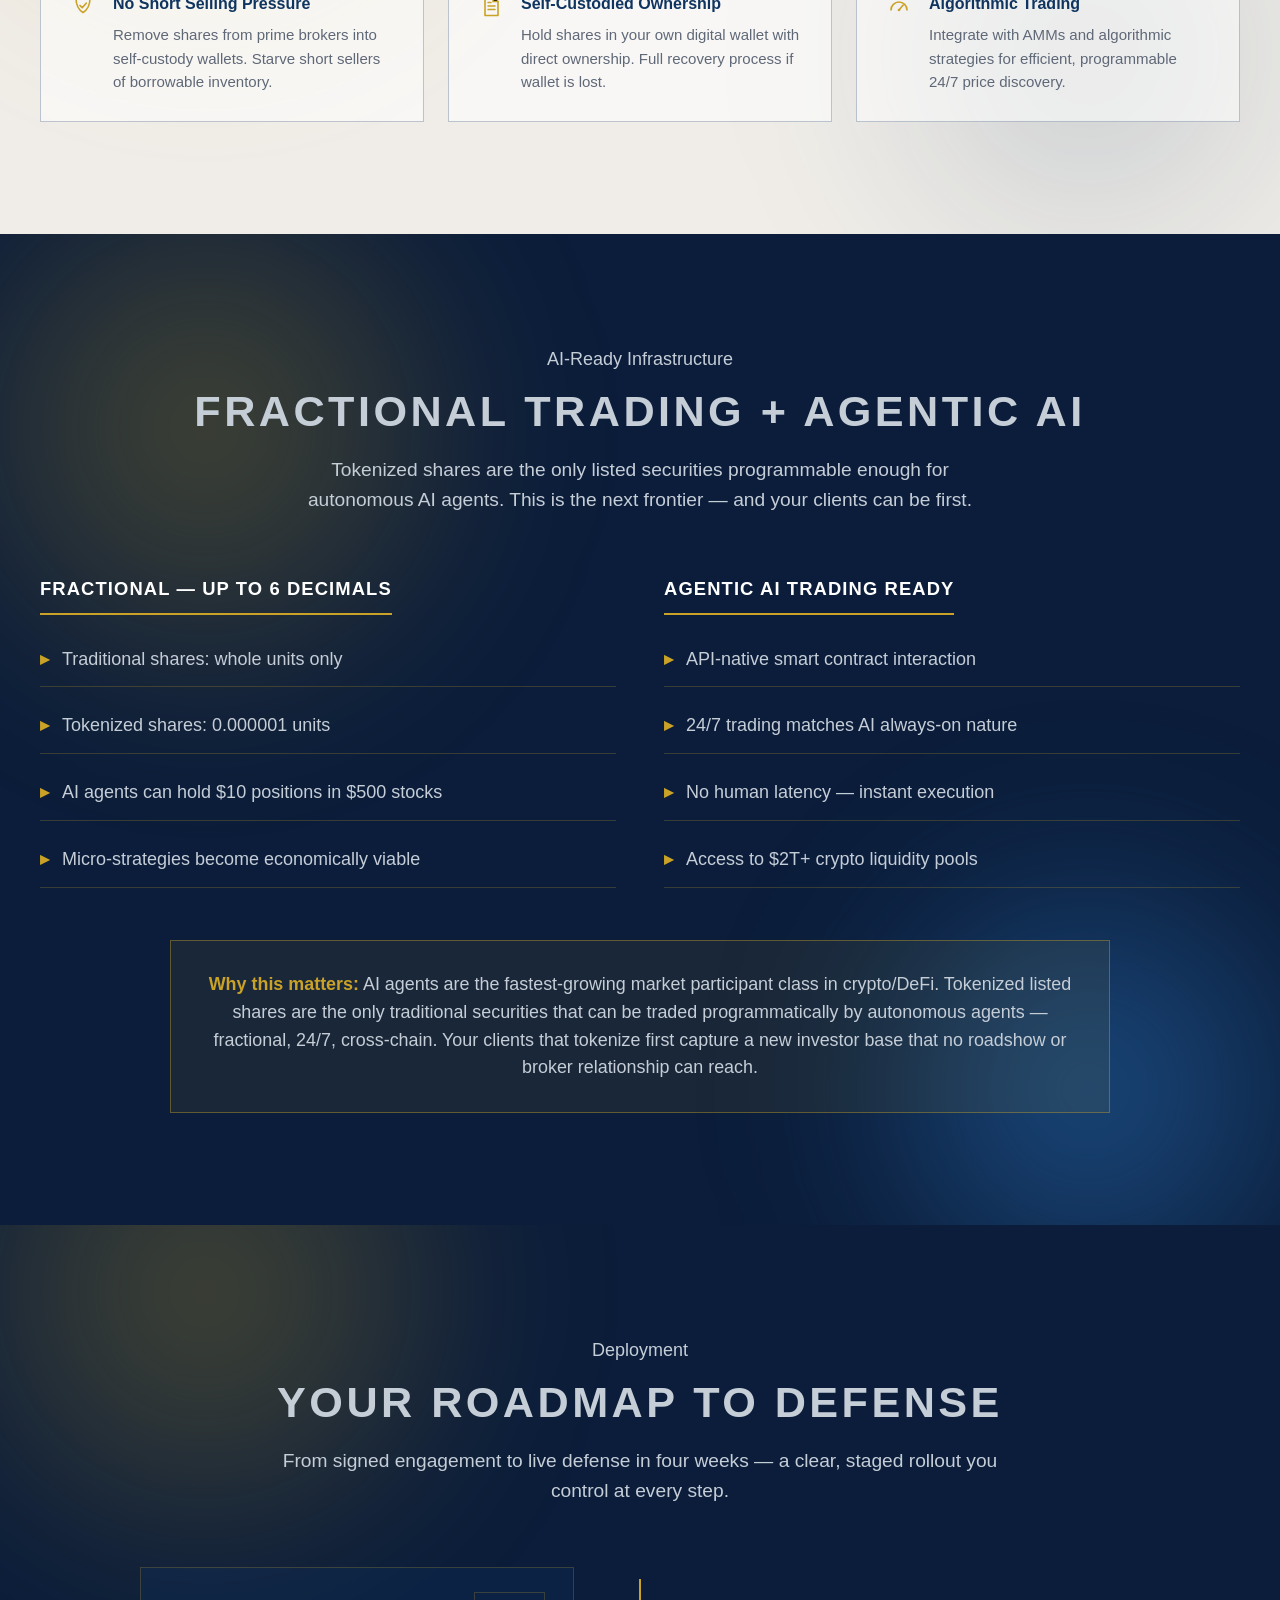
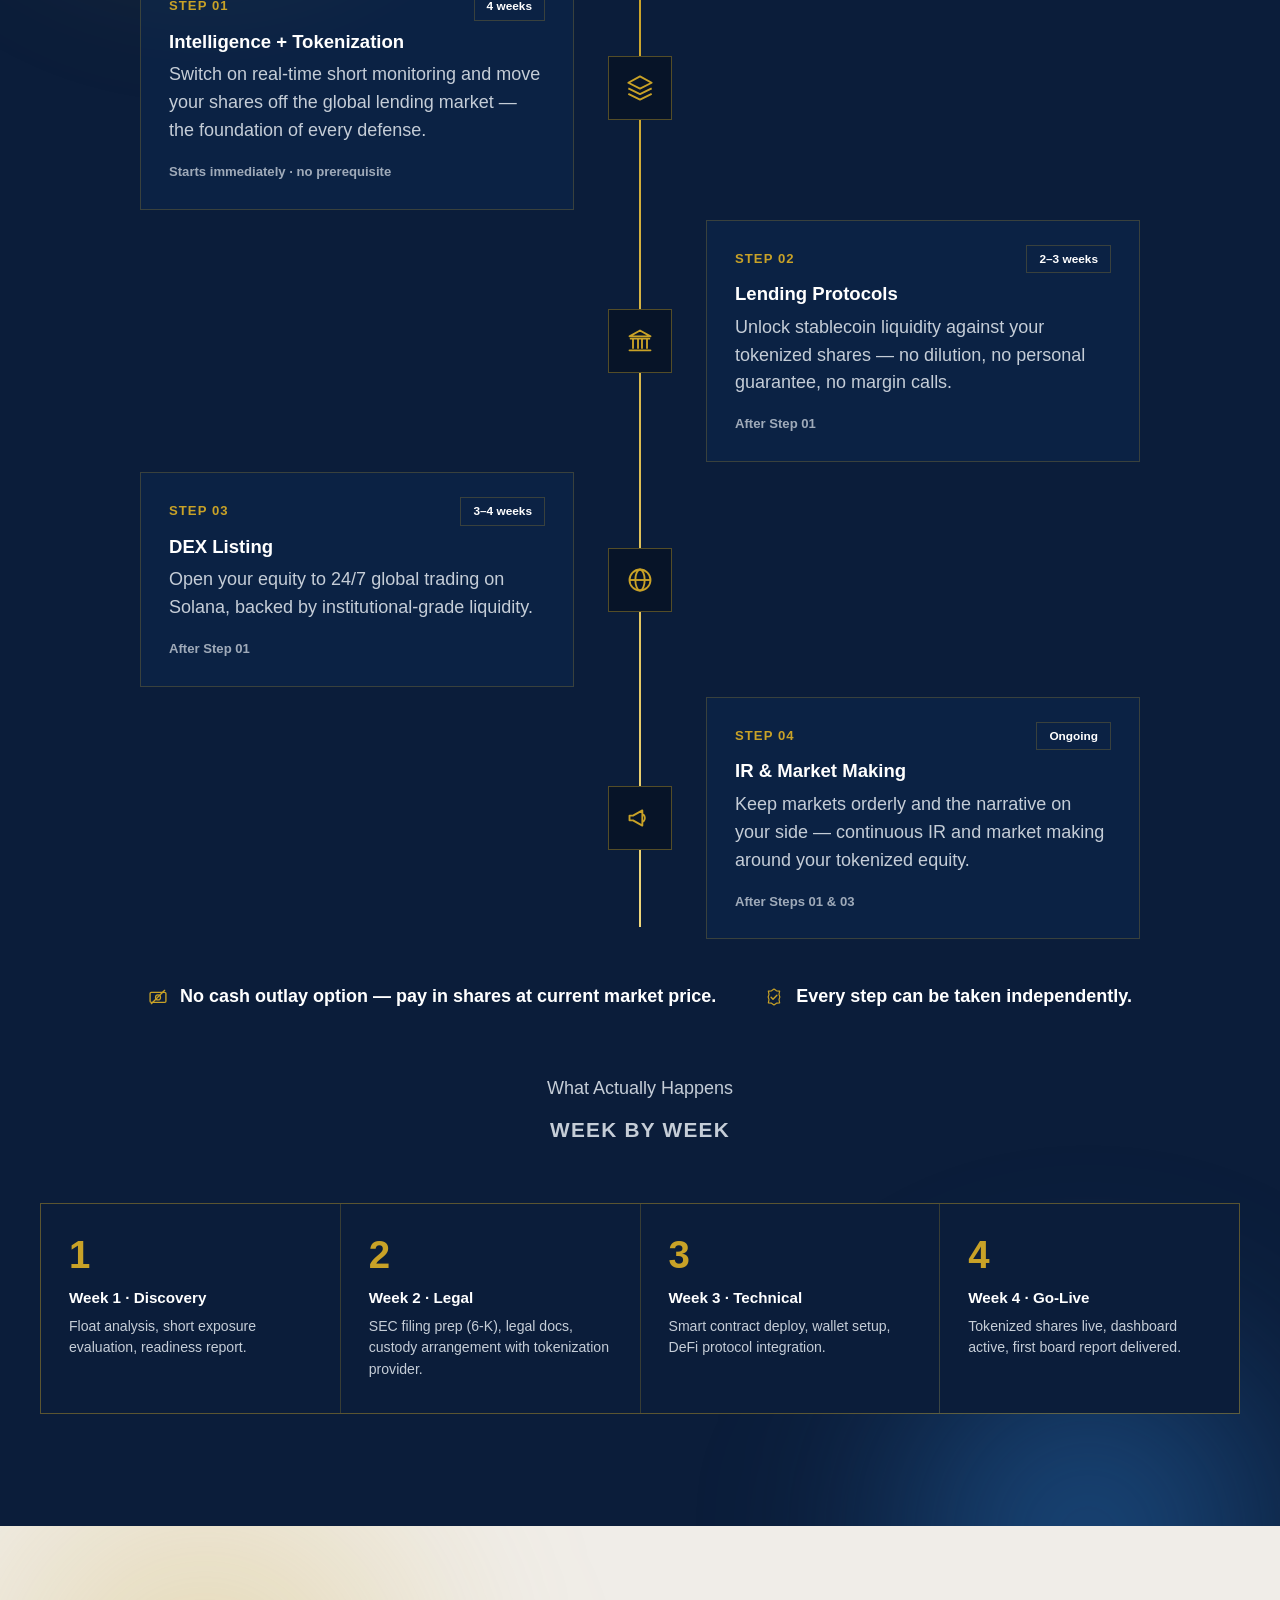
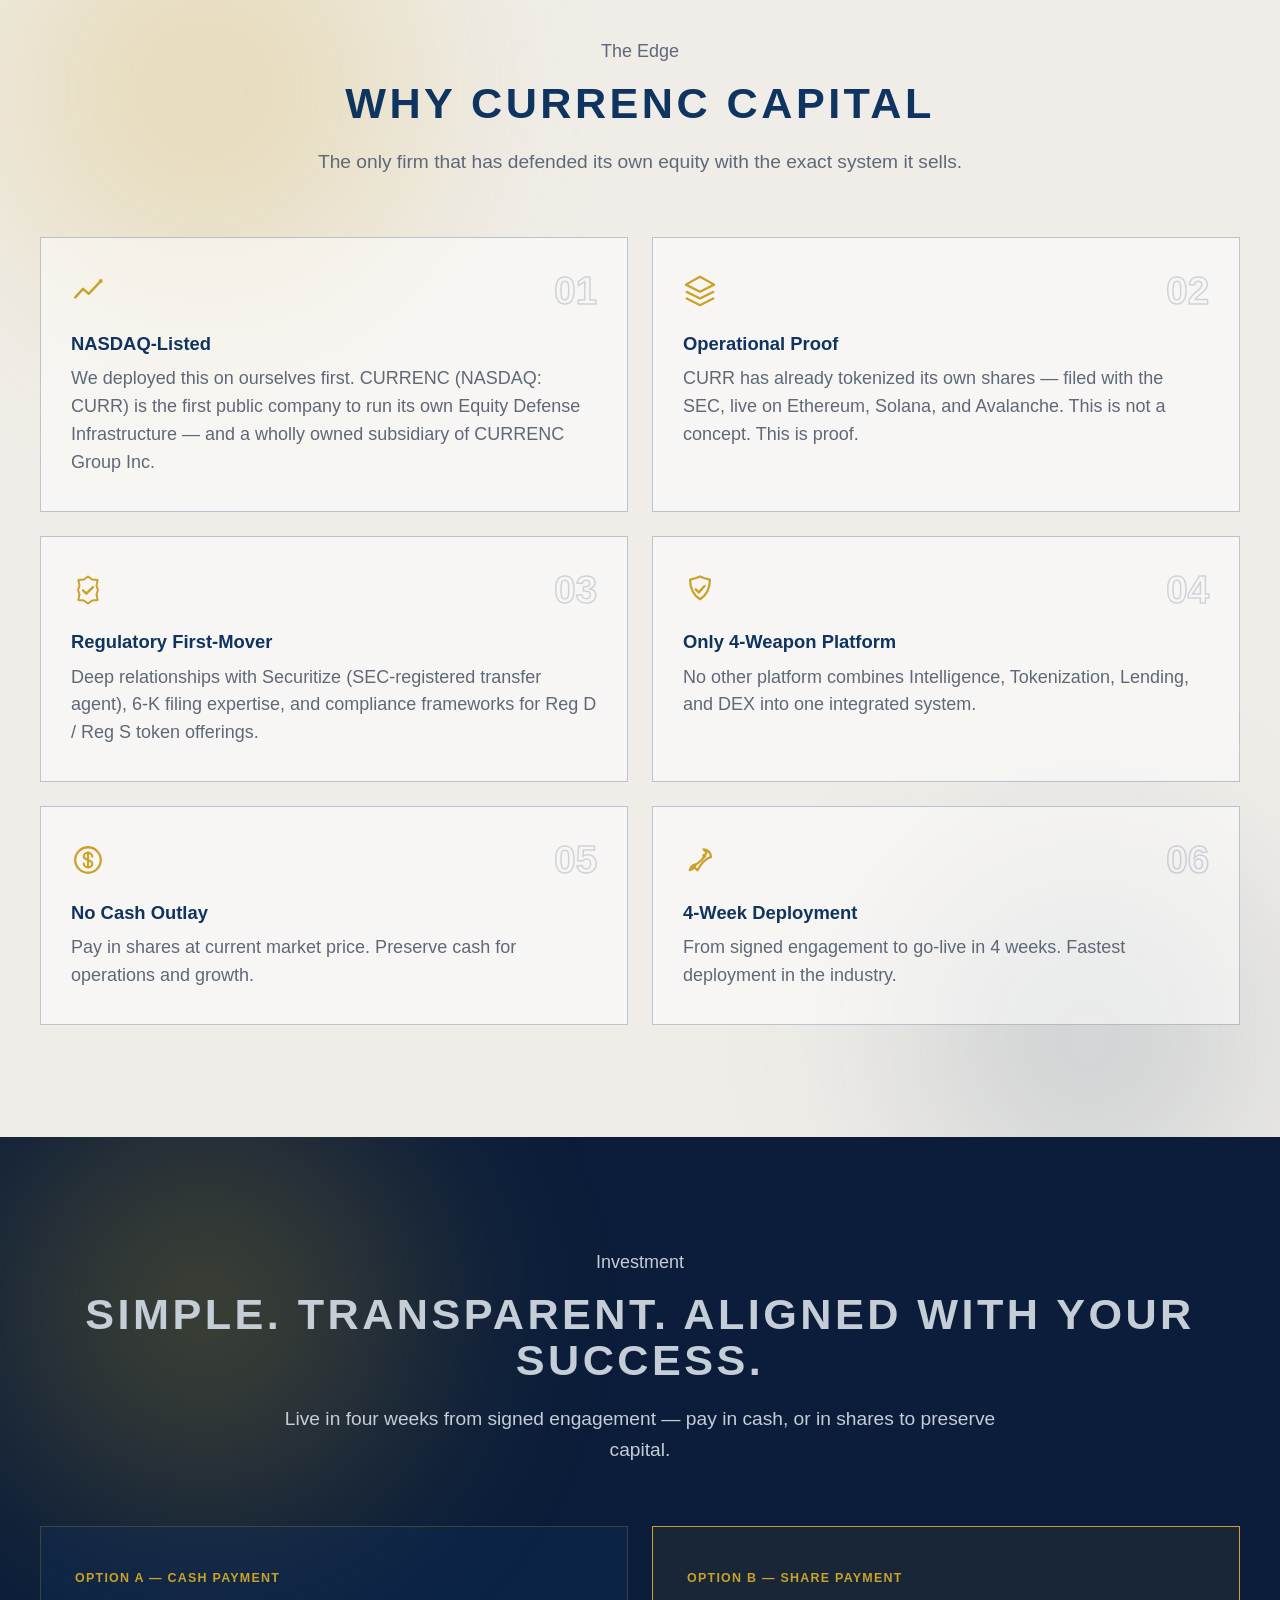
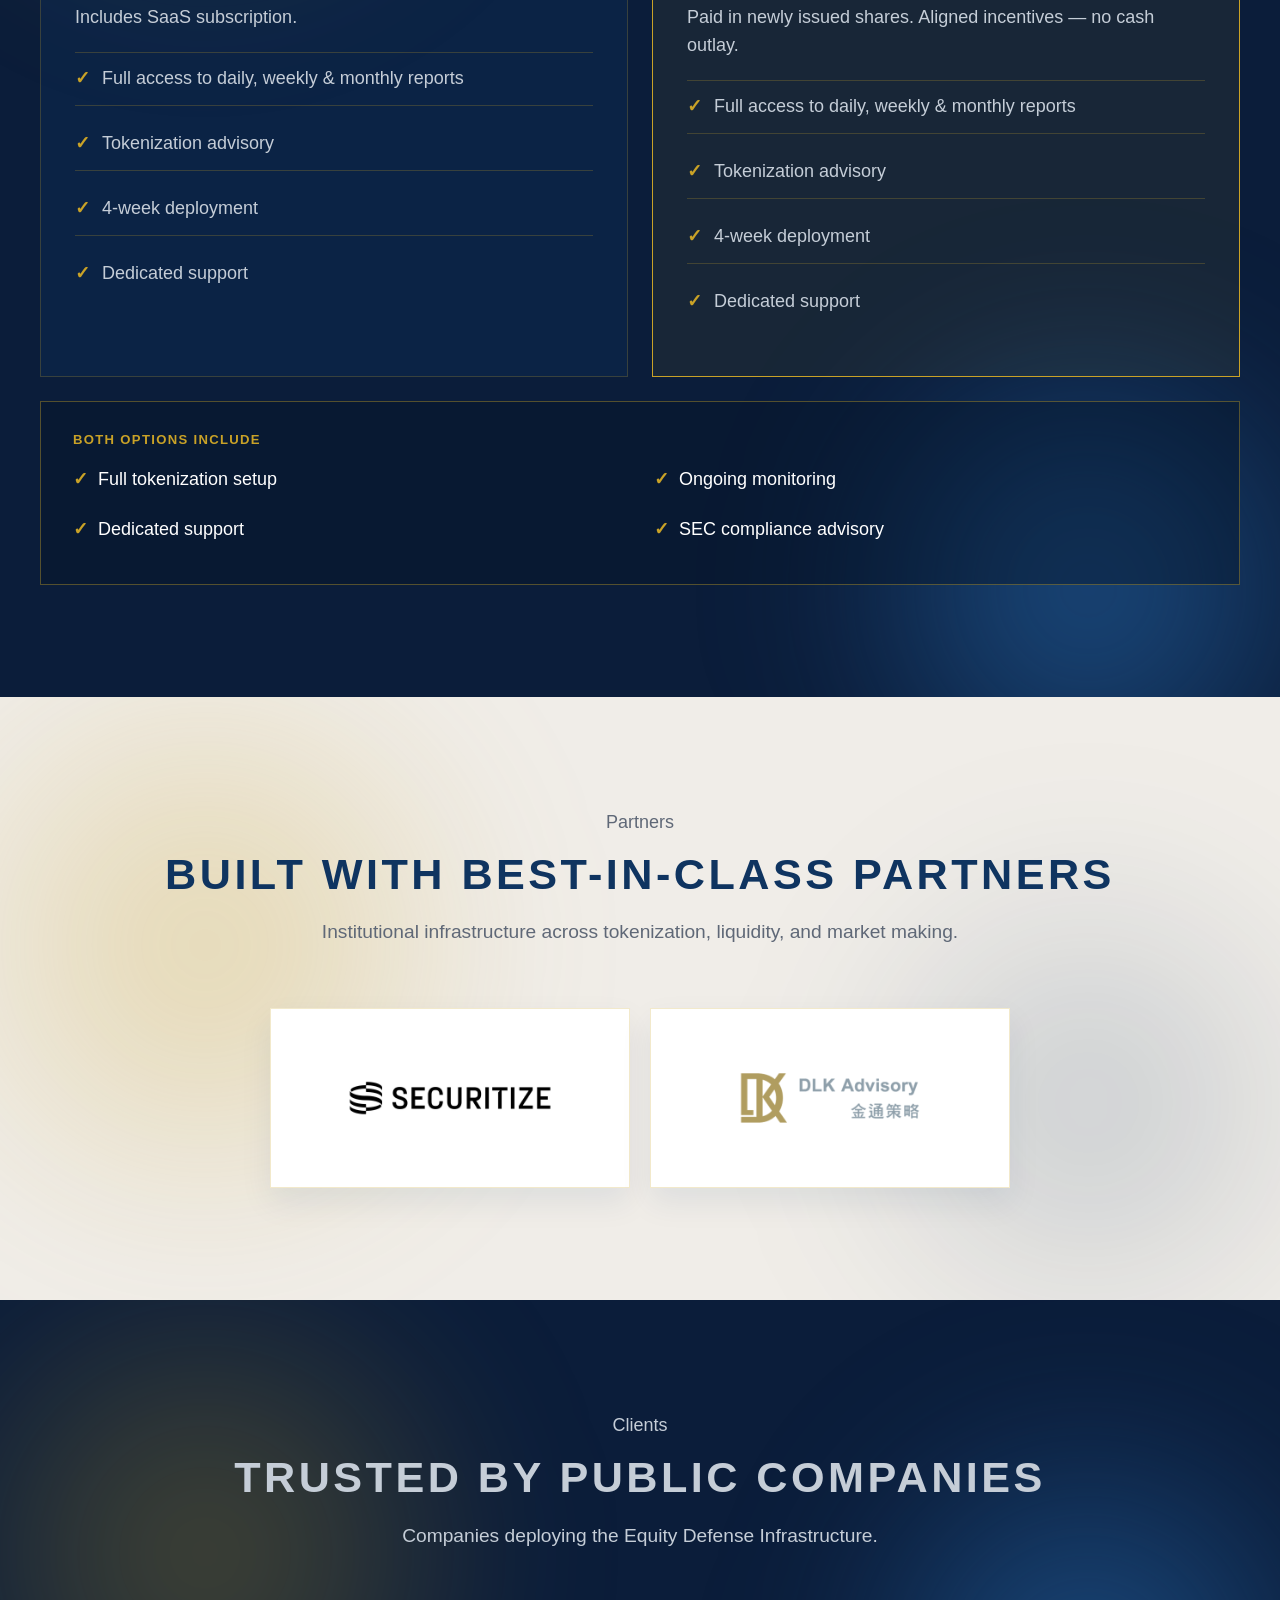
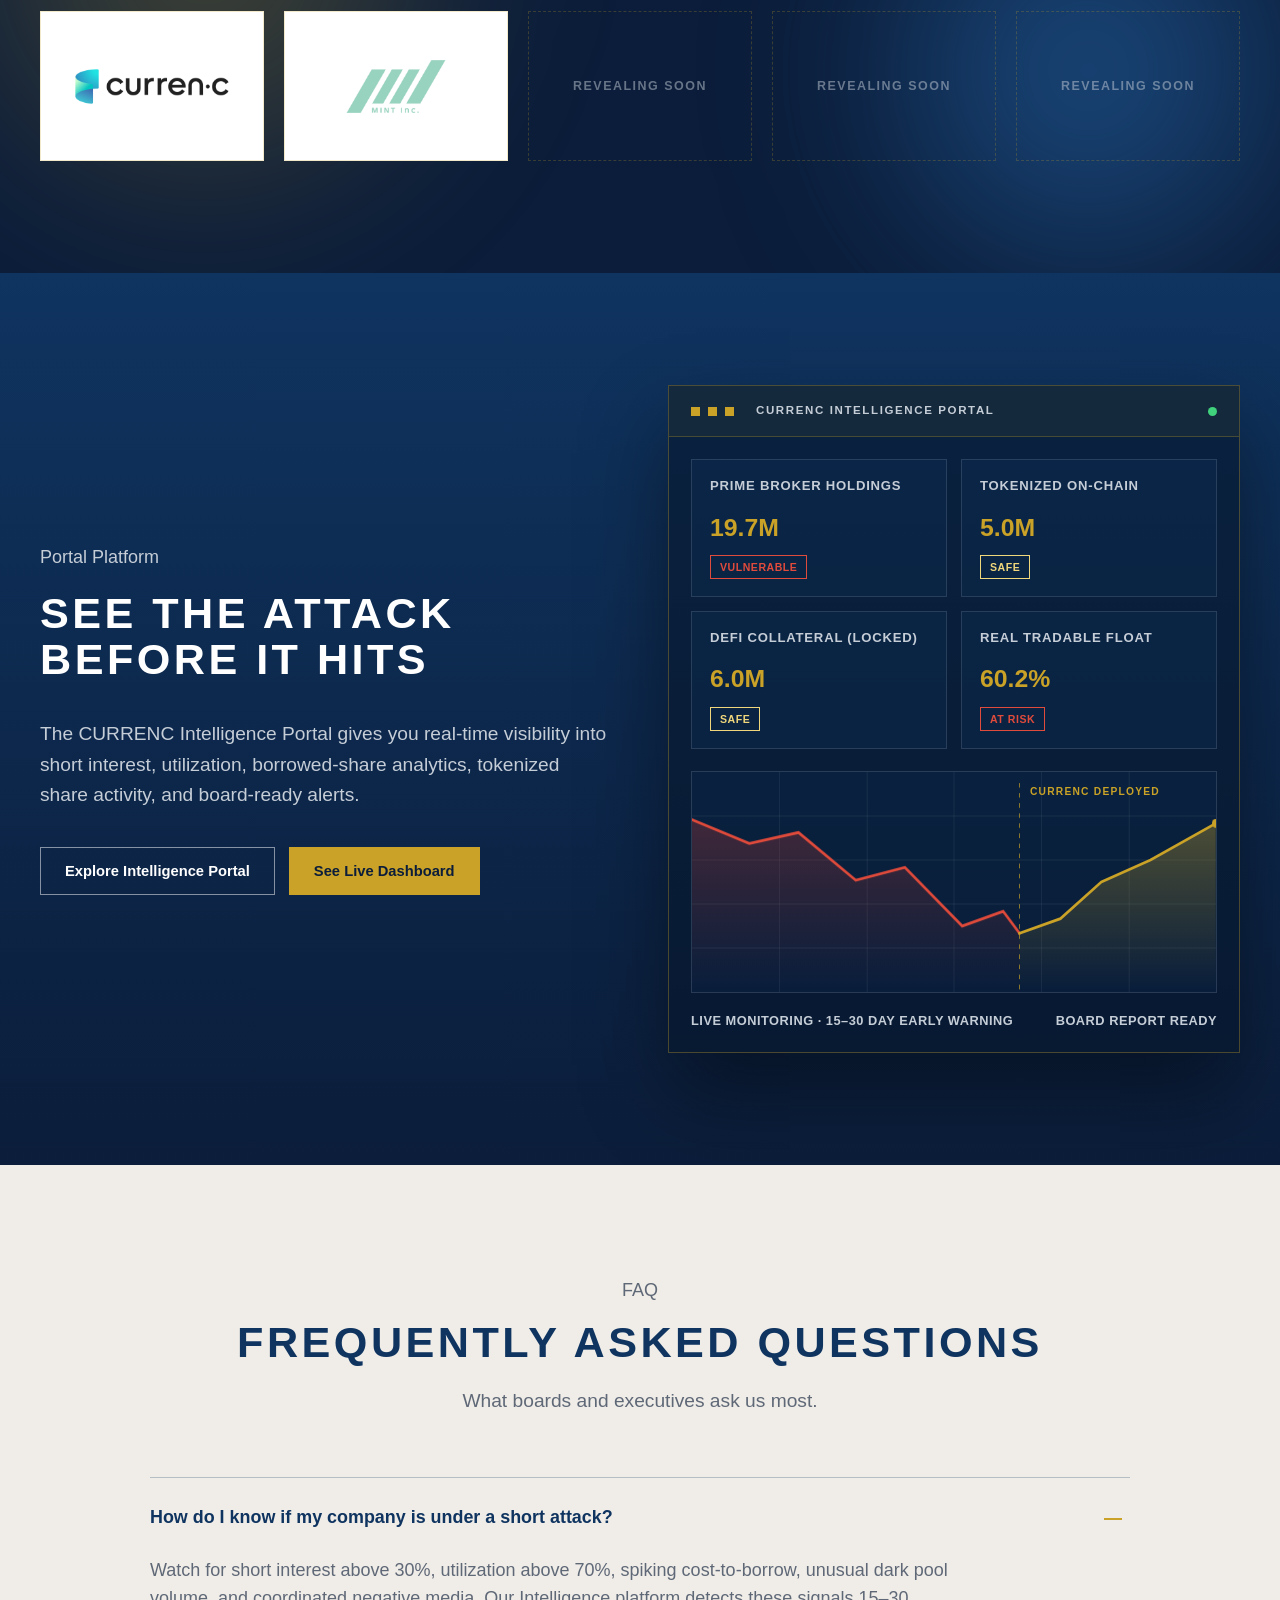
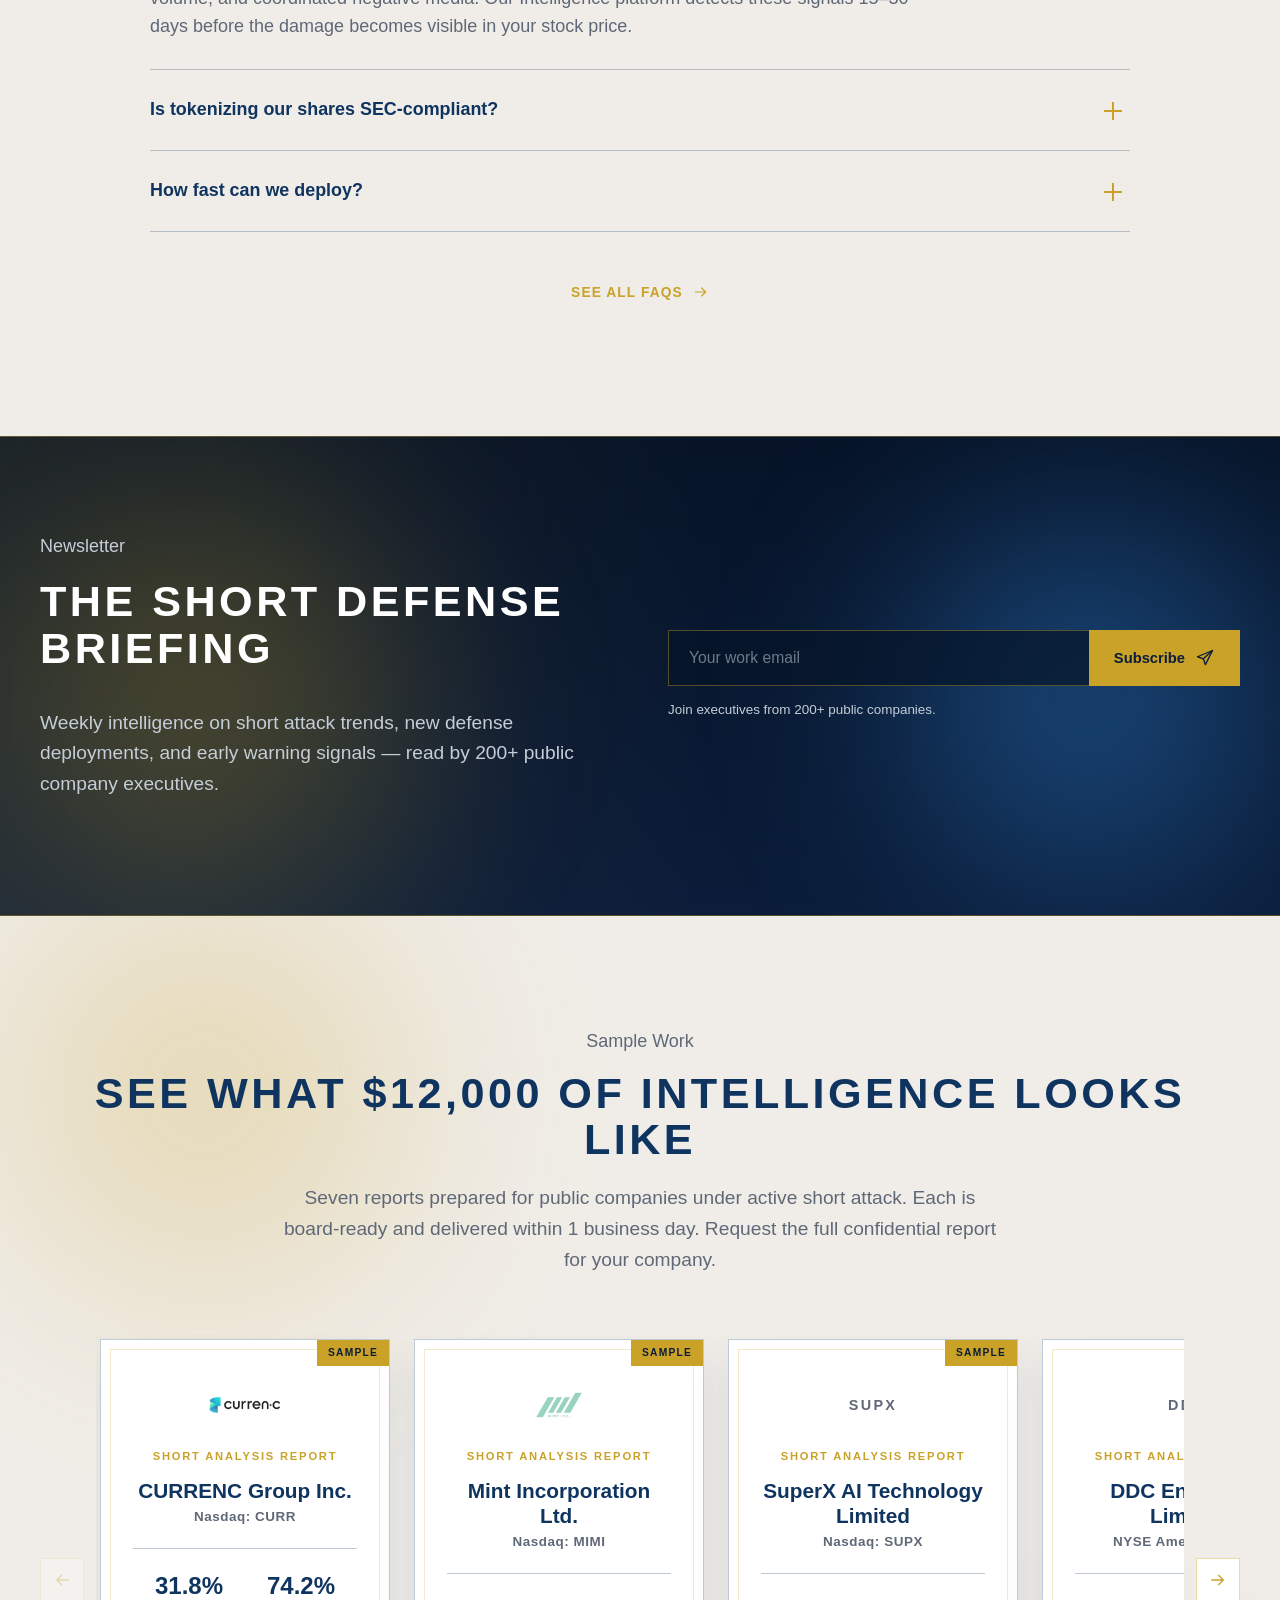
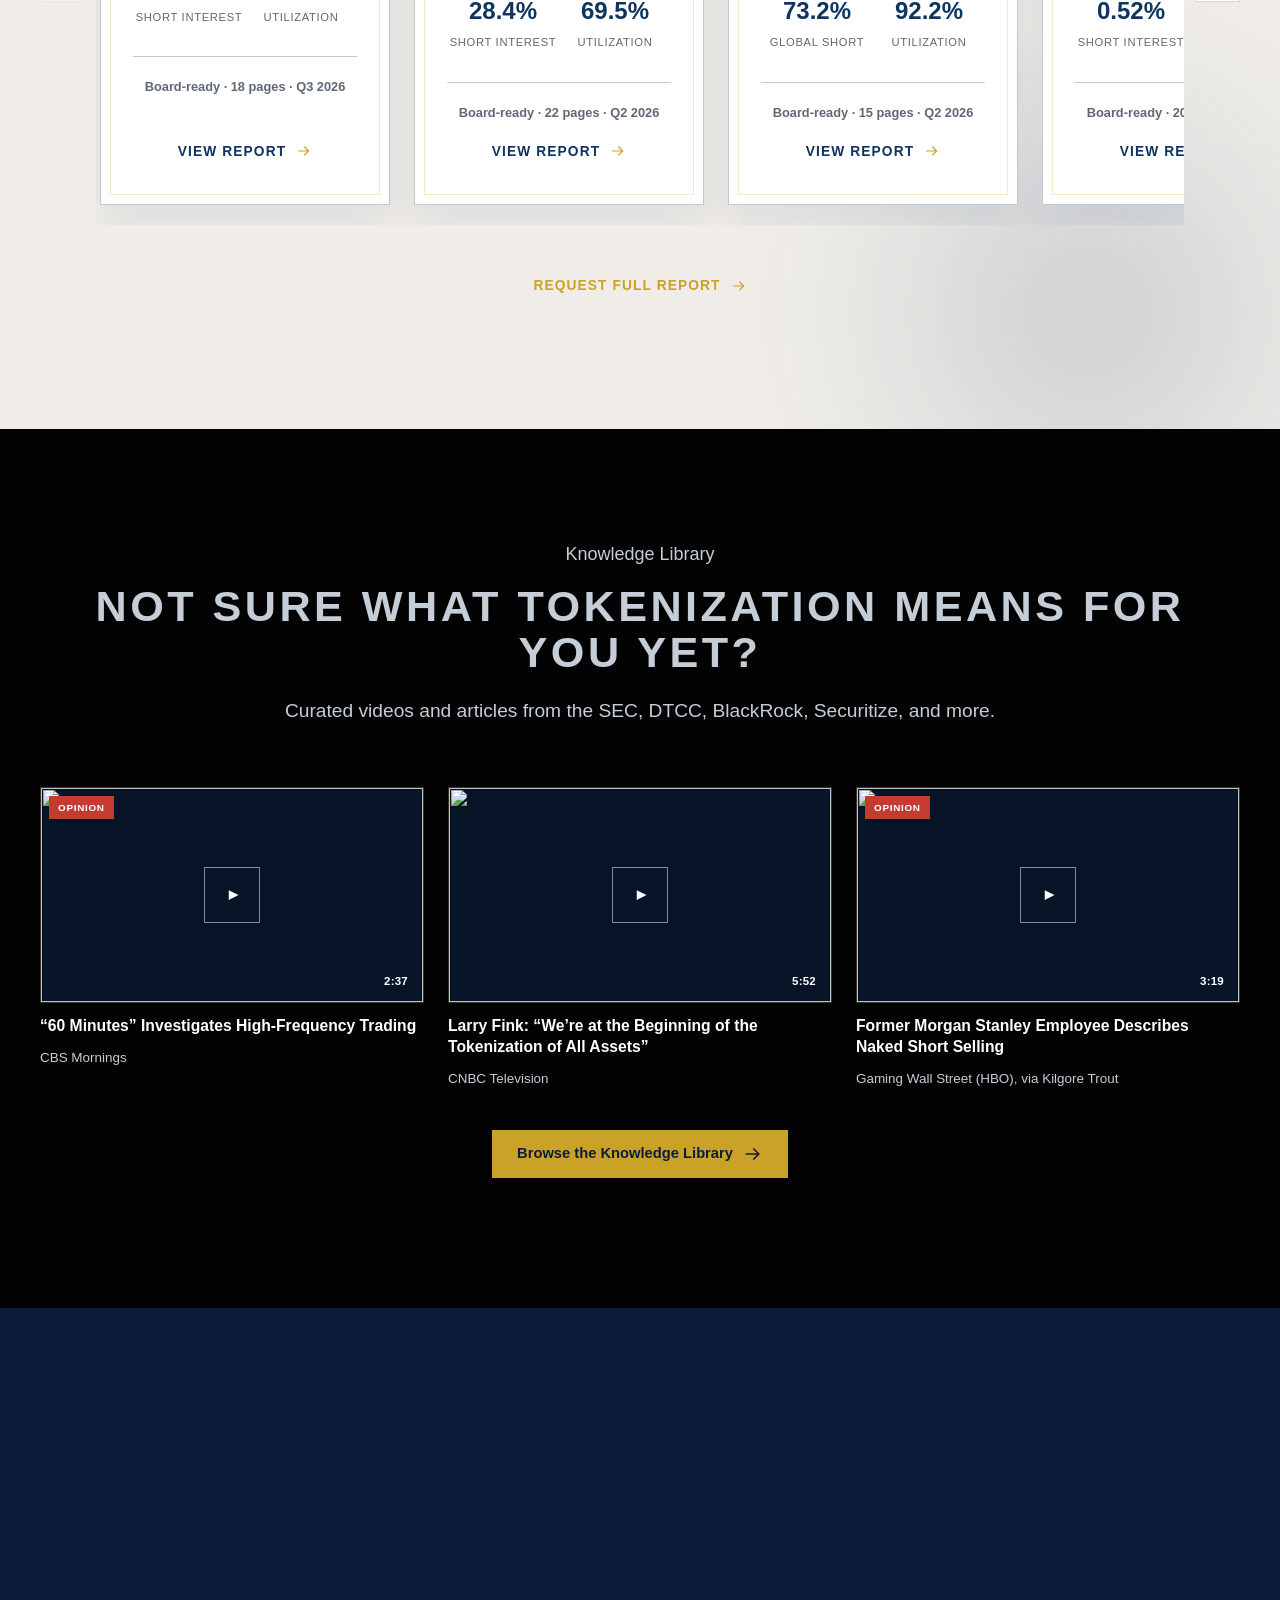
==== commit 5d061ef4: "Add files via upload library section upgrade" ====
--- a/index.html
+++ b/index.html
@@ -8,7 +8,7 @@
       name="description"
       content="CURRENC Capital provides Equity Defense Infrastructure for public companies facing short seller attacks. Intelligence, Tokenization, Lending, DEX Listing, and IR &amp; Market Making."
     />
-    <link rel="stylesheet" href="./styles.css?v=2026071an" />
+    <link rel="stylesheet" href="./styles.css?v=2026071ao" />
   </head>
   <body>
     <svg class="icon-sprite" aria-hidden="true" focusable="false">
@@ -911,6 +911,7 @@
             <h2 data-i18n="home.libpromo.002">NOT SURE WHAT TOKENIZATION MEANS FOR YOU YET?</h2>
             <p data-i18n="home.libpromo.003" class="section-subtitle">Curated videos and articles from the SEC, DTCC, BlackRock, Securitize, and more.</p>
           </div>
+          <div class="klib-video-grid reveal-stagger" id="homeVideoGrid" style="margin-bottom:40px;"></div>
           <p class="section-cta-note" style="text-align:center;"><a data-i18n="home.libpromo.010" class="button button-primary" href="./knowledge.html">Browse the Knowledge Library<svg class="icon" aria-hidden="true"><use href="#icon-arrow-right"></use></svg></a></p>
         </div>
       </section>
@@ -997,8 +998,10 @@
       </div>
     </footer>
 
-    <script src="./translations.js?v=2026071an"></script>
-    <script src="./i18n.js?v=2026071an"></script>
-    <script src="./script.js?v=2026071an"></script>
+    <script src="./translations.js?v=2026071ao"></script>
+    <script src="./i18n.js?v=2026071ao"></script>
+    <script src="./script.js?v=2026071ao"></script>
+    <script src="./knowledge-data.js?v=2026071ao"></script>
+    <script src="./knowledge.js?v=2026071ao"></script>
   </body>
 </html>
